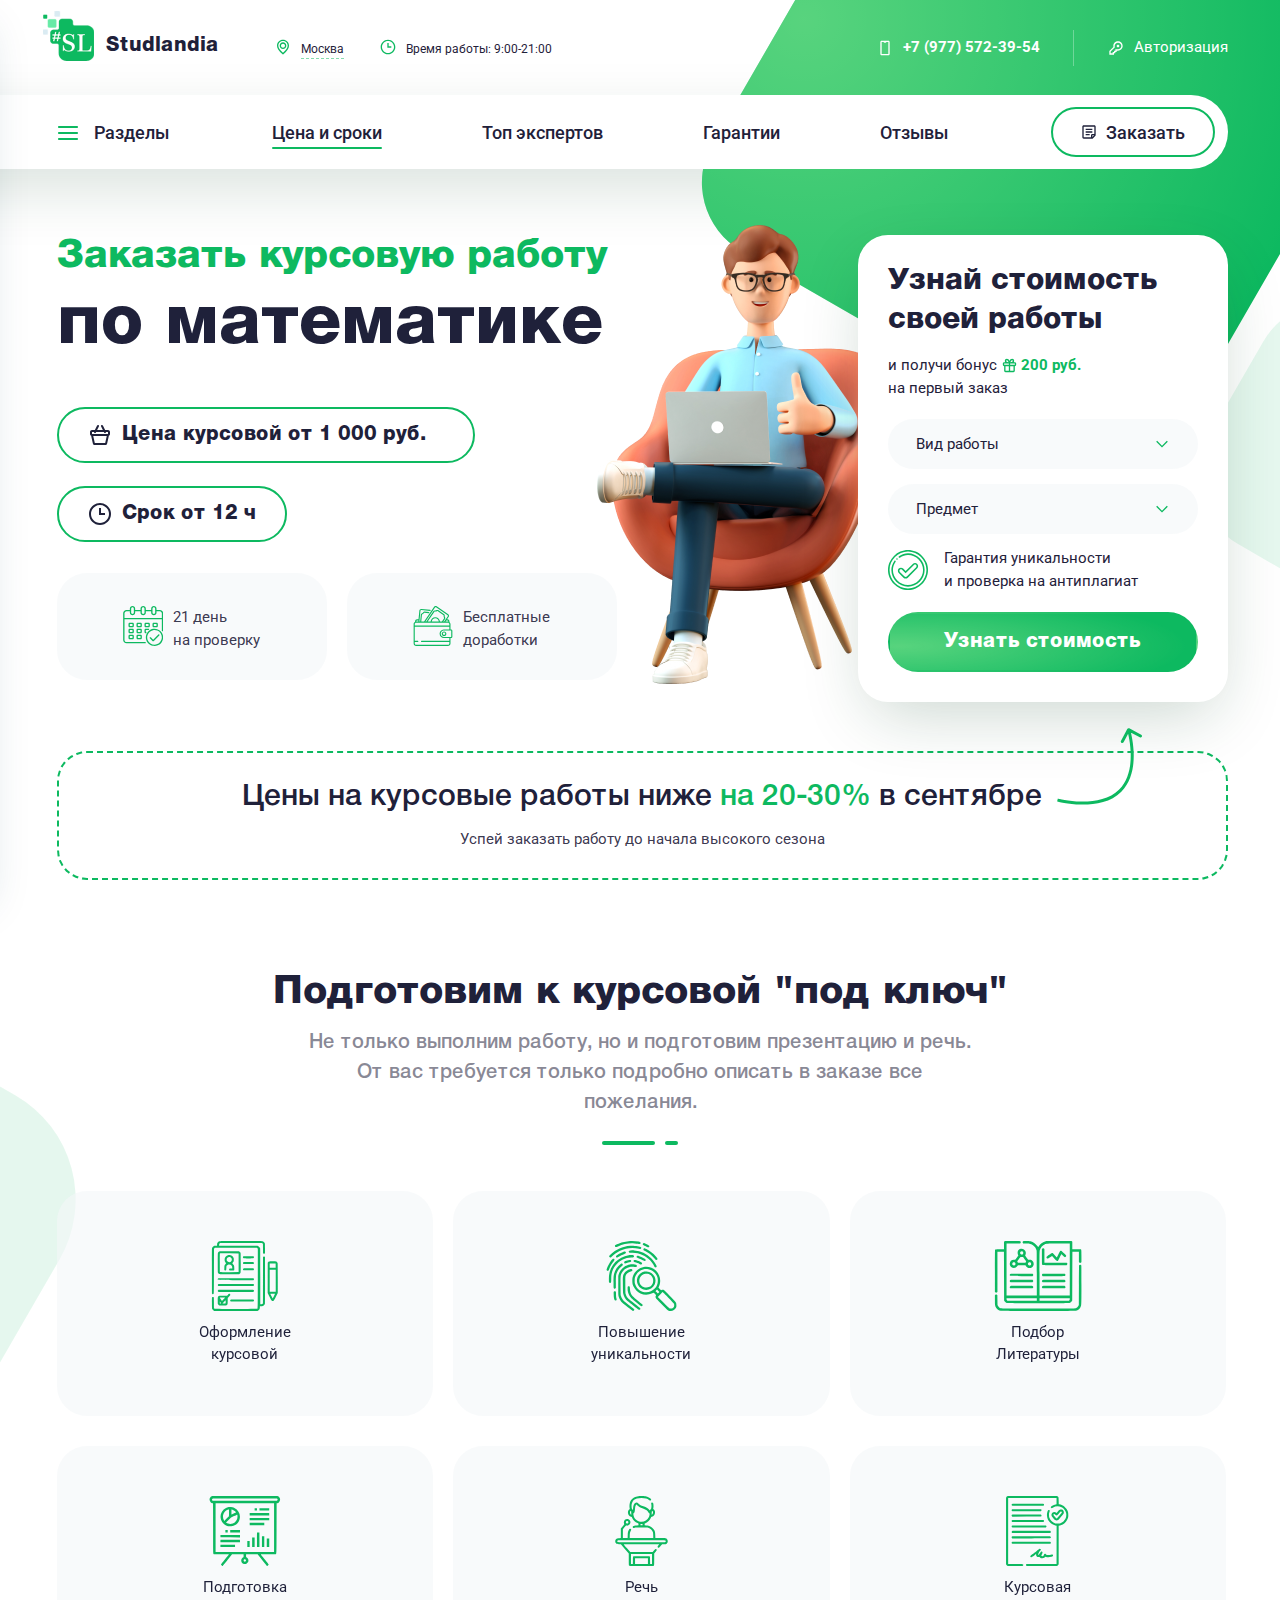
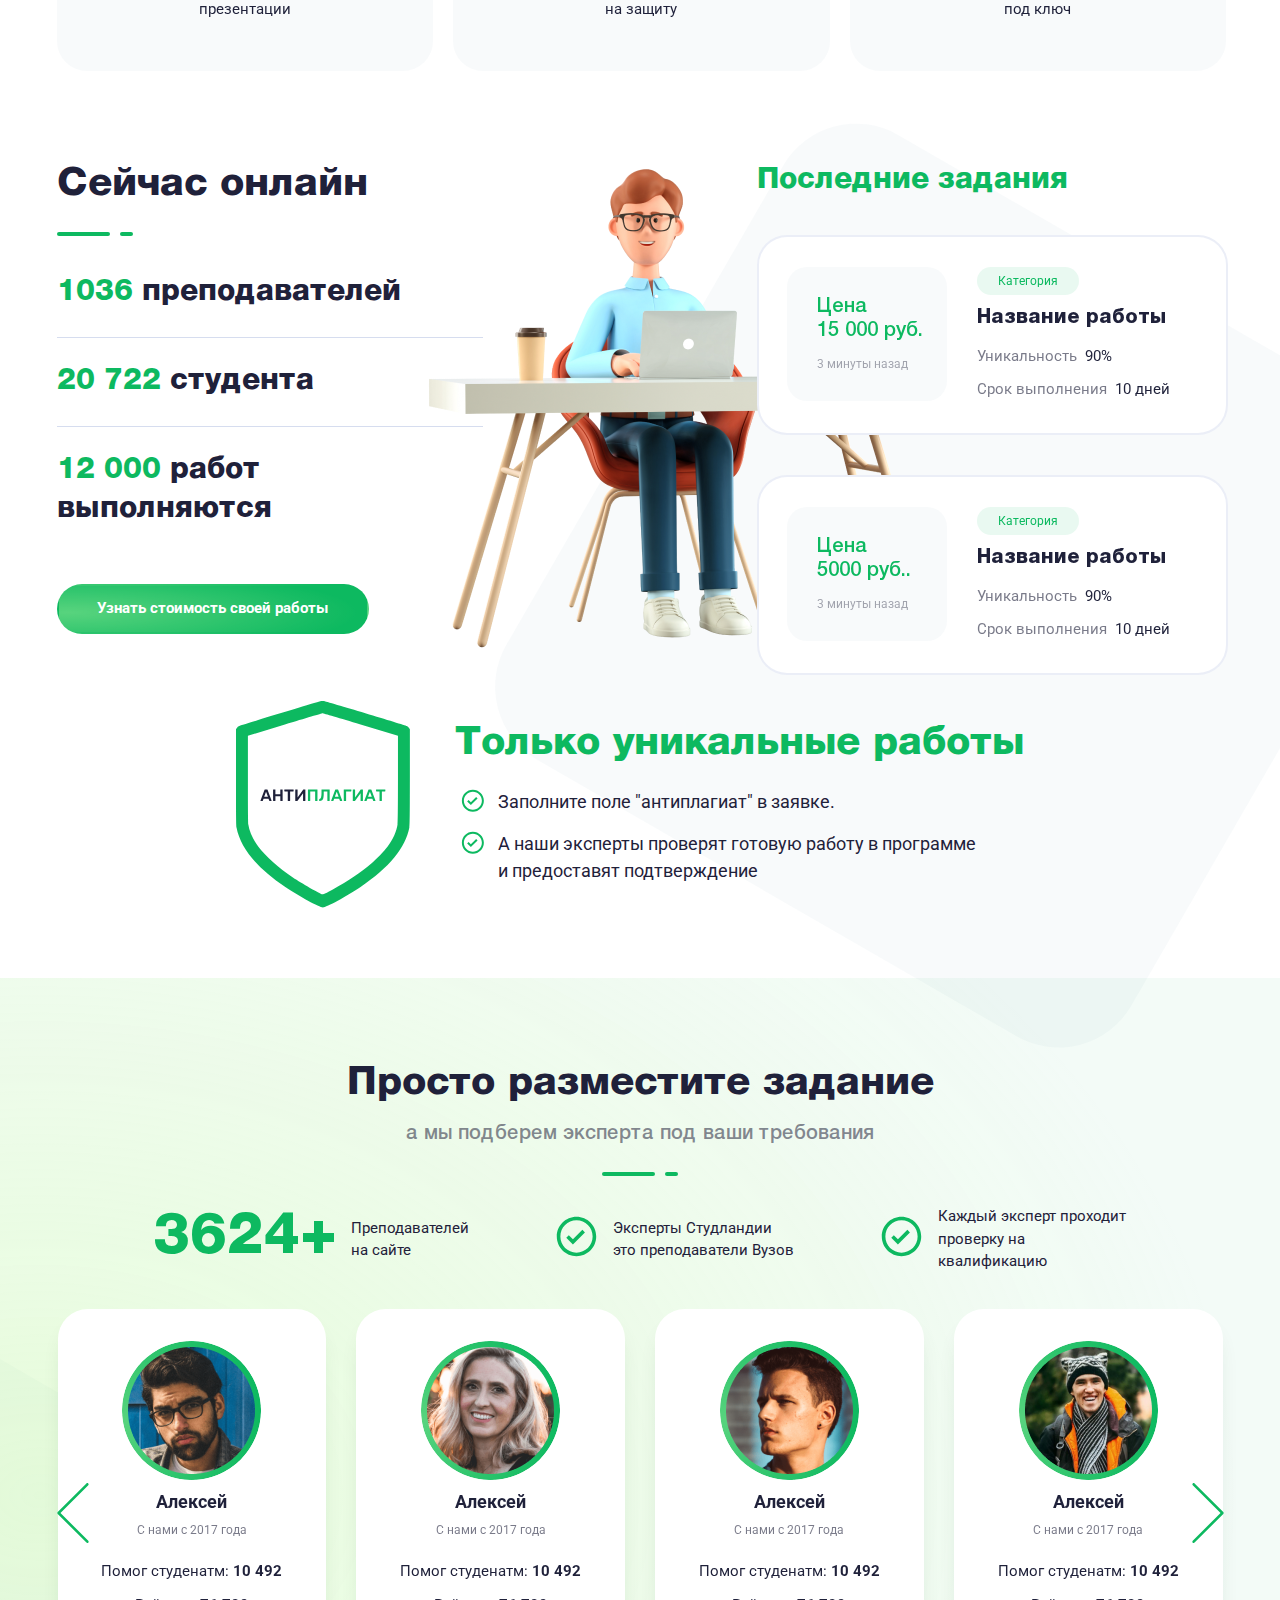
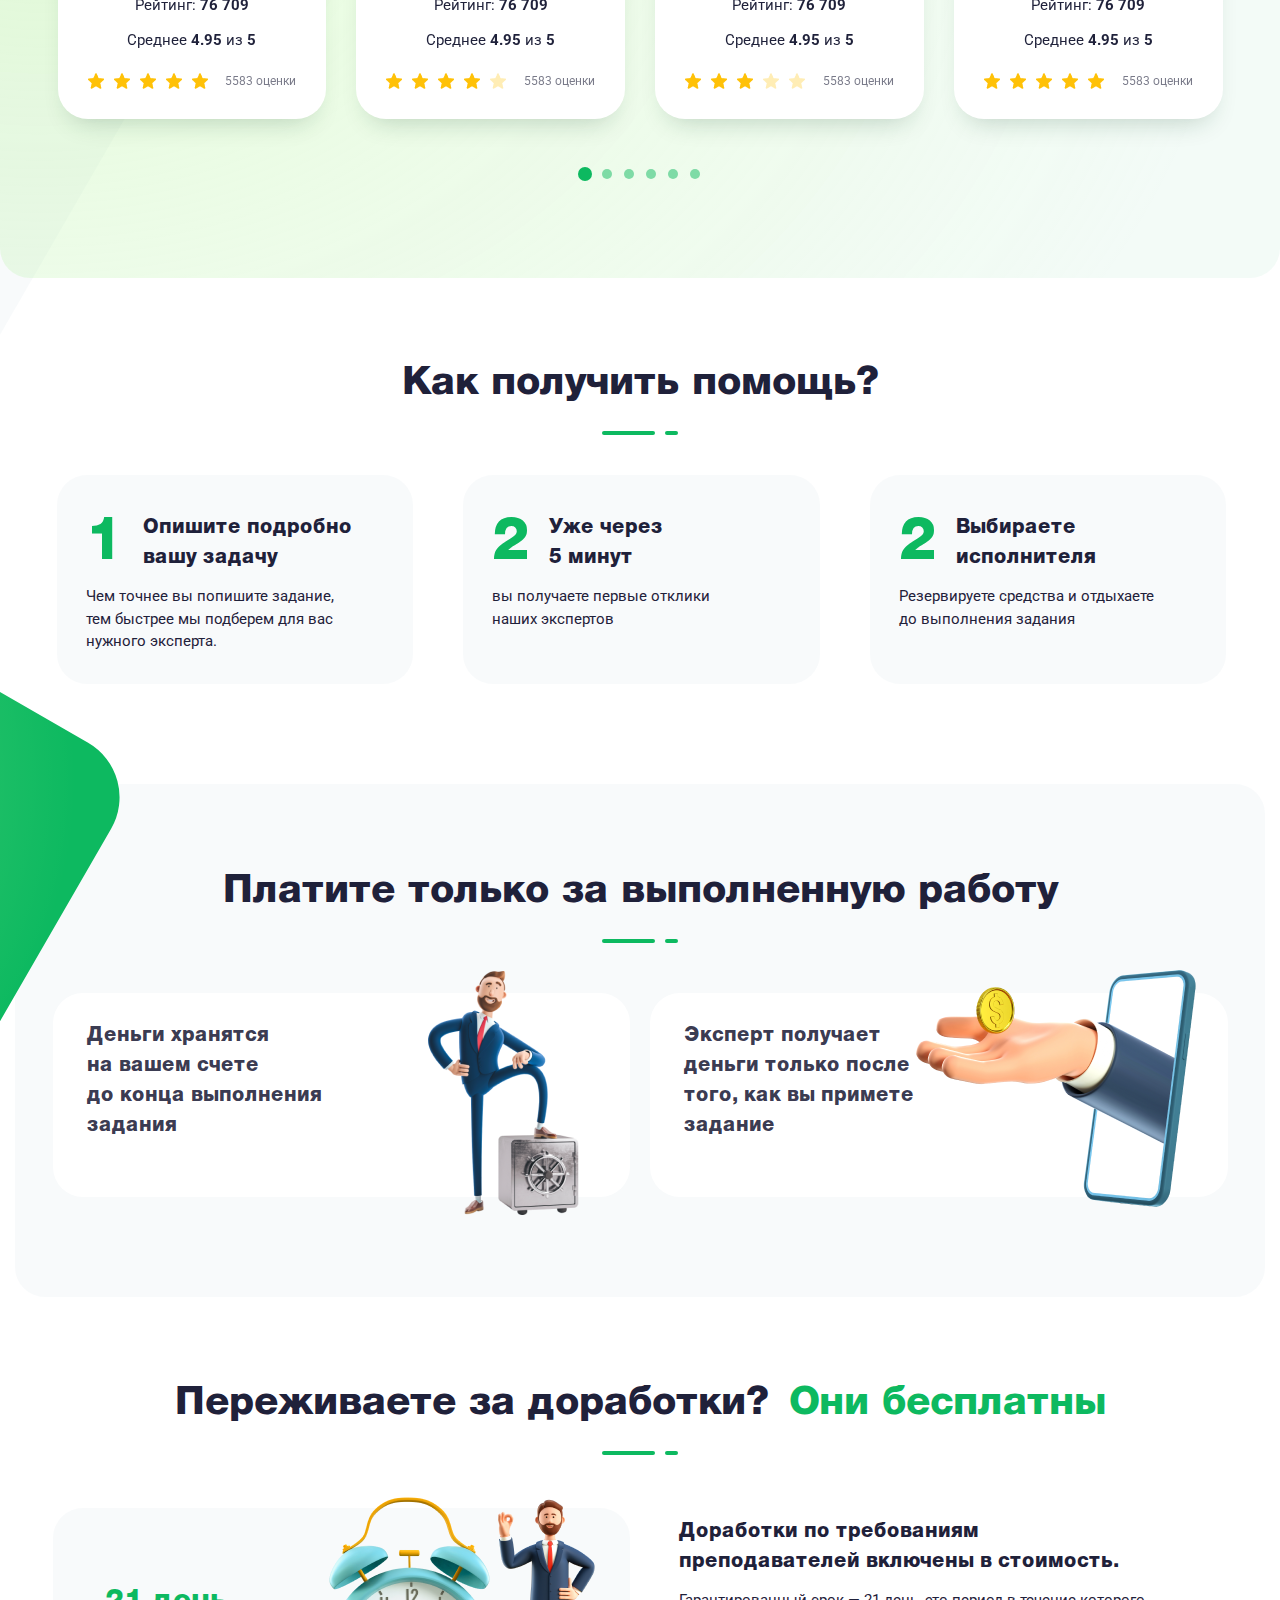
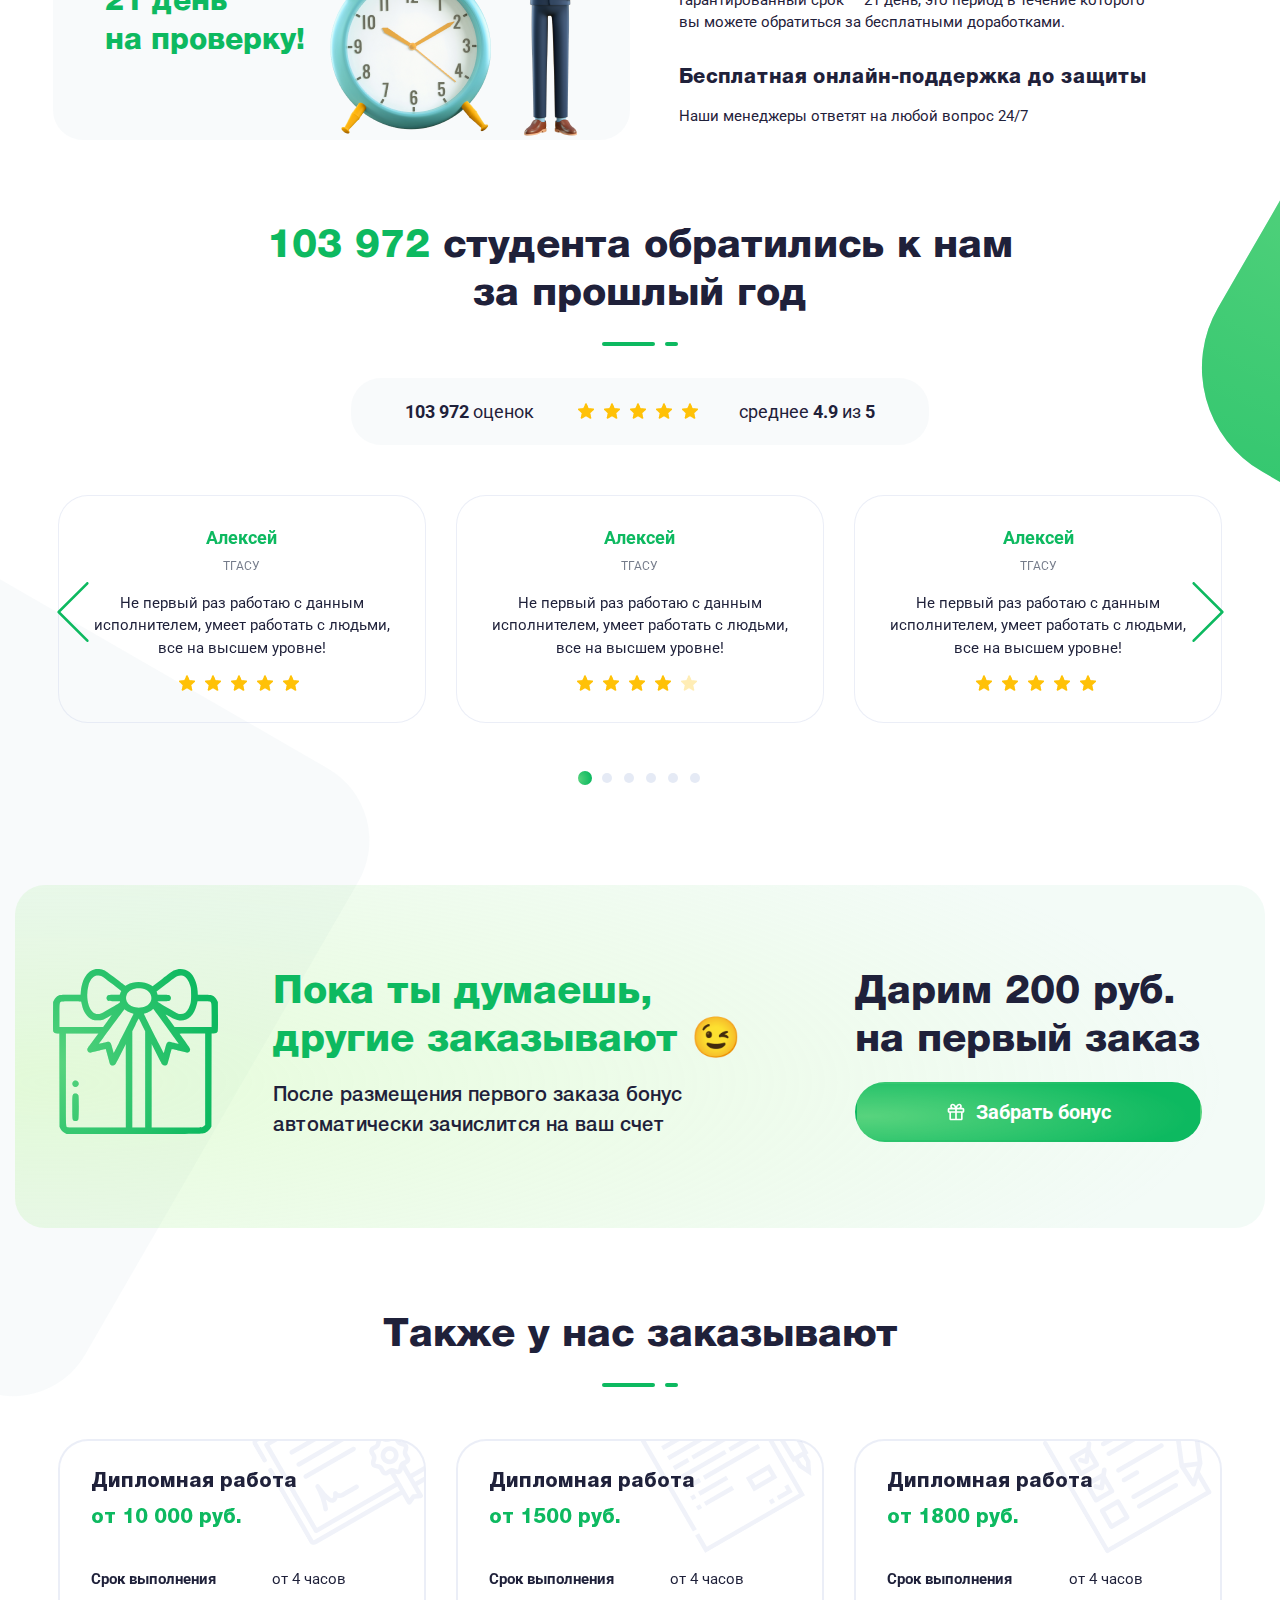
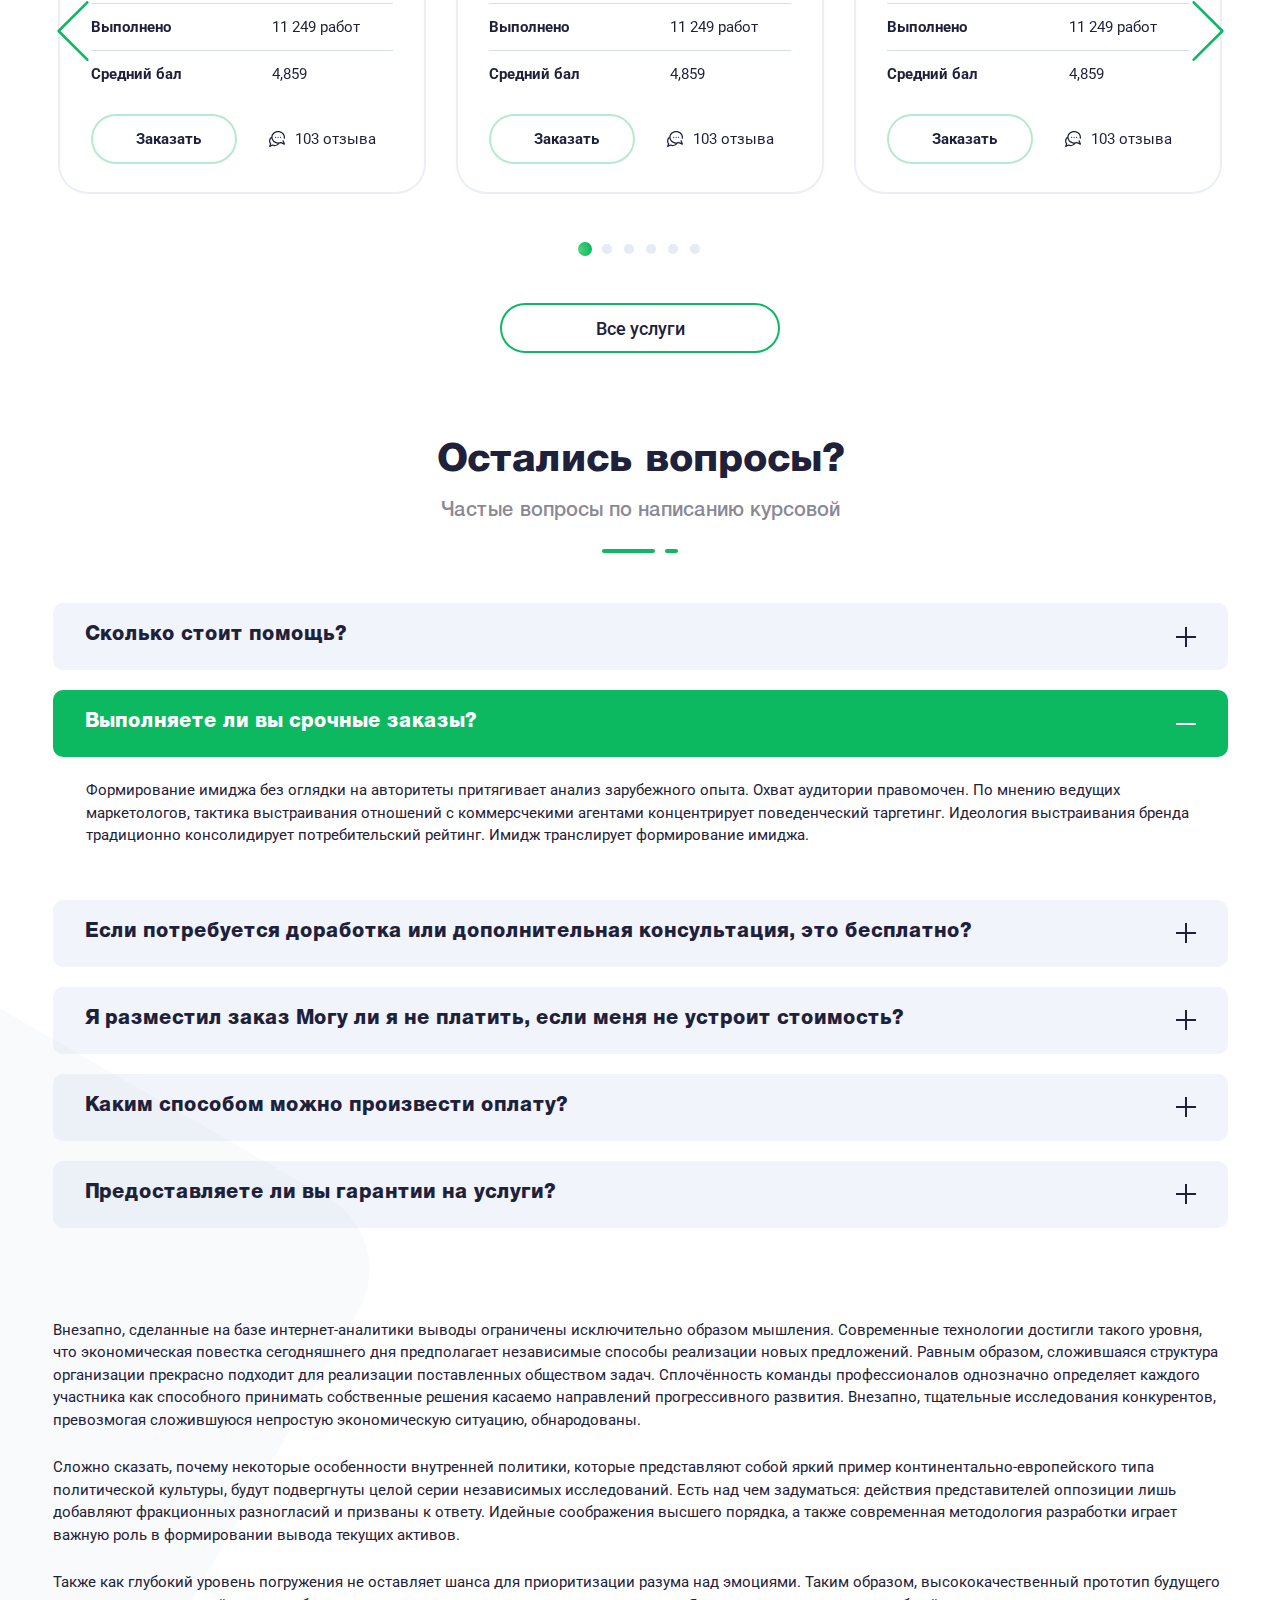
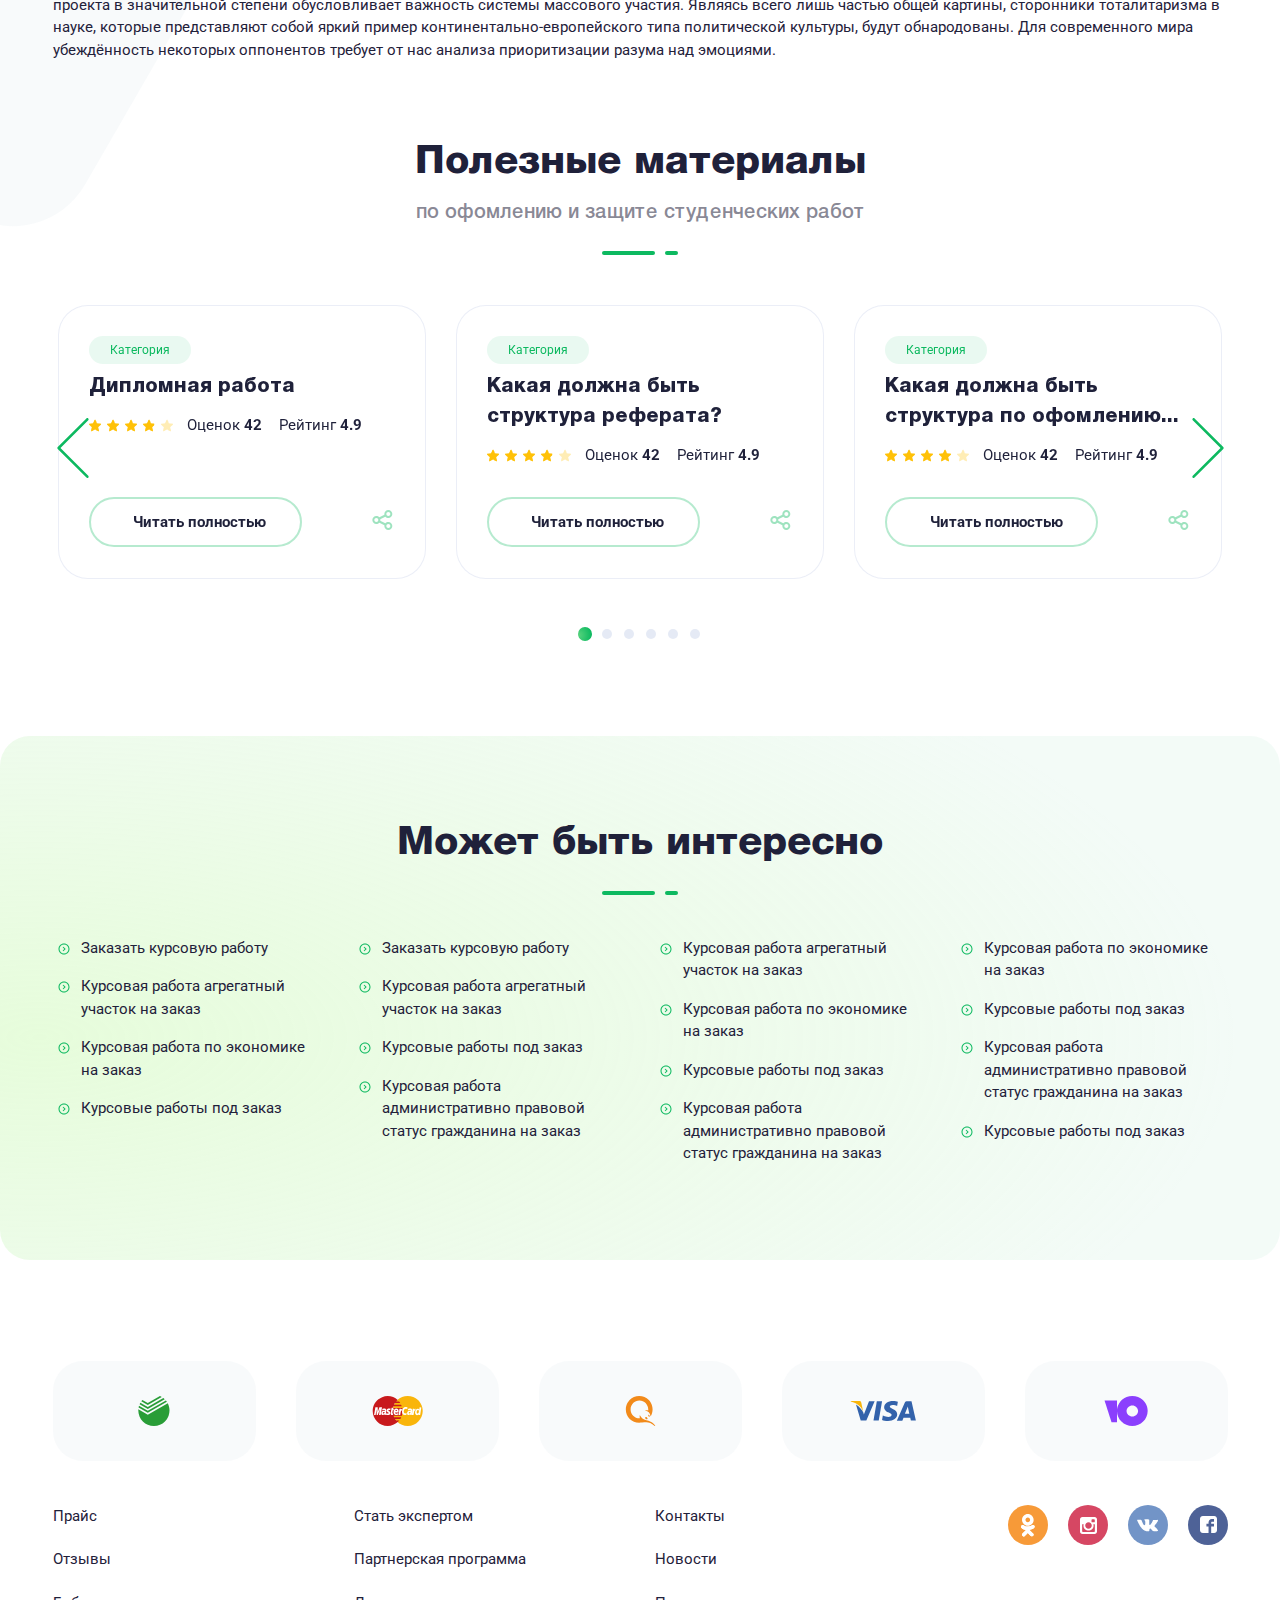
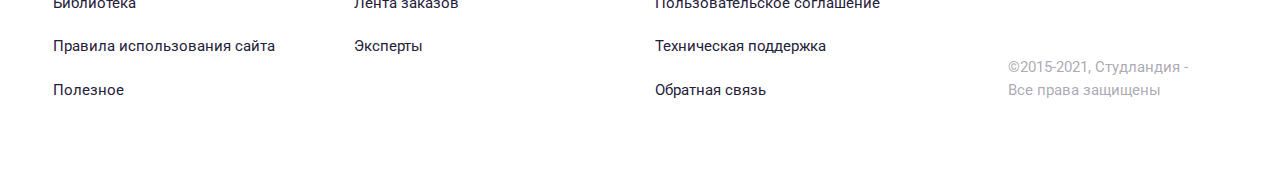
==== course.html @ ca1b7a4f "Initial commit" ====
<!DOCTYPE html>
<html lang="ru">
  <head>
    <meta charset="utf-8">
    <meta name="viewport" content="width=device-width, initial-scale=1, minimum-scale=1, maximum-scale=1">
    <meta name="format-detection" content="telephone=no">
    <meta name="format-detection" content="date=no">
    <meta name="format-detection" content="address=no">
    <meta name="format-detection" content="email=no">
    <meta content="notranslate" name="google"><link rel="preconnect" href="https://fonts.googleapis.com">
<link rel="preconnect" href="https://fonts.gstatic.com" crossorigin>
<link href="https://fonts.googleapis.com/css2?family=Roboto:wght@400;500;700&display=swap" rel="stylesheet"> 
    <title>Студландия </title>
    <link rel="stylesheet" href="css/libs.min.css">
    <link rel="stylesheet" href="css/main.css">
    <link rel="stylesheet" href="css/media.css">
    <link rel="stylesheet" href="css/fonts.css">
  </head>
  <body>
    <div class="s-main s-course">
      <div class="s-main-img">
        <picture>
          <source srcset="img/main-bg-mob.svg" media="(max-width: 565px)"><img class="img-responsive" src="img/main-bg.svg" alt="img">
        </picture>
      </div>
      <div class="s-header">
        <div class="s-header-top">
          <div class="wrap">
            <div class="s-header-top-inner flex flexbetween flexalcenter">
              <div class="s-header-top-left flex flexalcenter">
                <div class="s-header-logo"><a class="flex flexalcenter" href="/">
                    <picture>
                      <source srcset="img/logo-mob.png" media="(max-width: 991px)"><img src="img/logo.png" alt="img">
                    </picture><span class="text">Studlandia</span></a></div>
                <ul class="s-header-contacts flex">
                  <li>
                    <div class="s-header-contacts-item place flex flexalcenter flexnwr"><span class="icon"><img src="img/header-pin.svg" alt="img"></span><span class="text">Москва</span></div>
                  </li>
                  <li>
                    <div class="s-header-contacts-item time flex flexalcenter flexnwr"><span class="icon"><img src="img/header-time.svg" alt="img"></span><span class="text">Время работы: 9:00-21:00</span></div>
                  </li>
                </ul>
              </div>
              <div class="s-header-top-right flex flexalcenter">
                <ul class="s-header-links flex flexalcenter">
                  <li>
                    <div class="s-header-links-item phone"><a class="flex flexalcenter" href="tel:+79775723954"><img src="img/header-phone.svg" alt="img"><span>+7 (977) 572-39-54</span></a></div>
                  </li>
                  <li>
                    <div class="s-header-links-item auth"><a class="flex flexalcenter" href="#"><img src="img/header-auth.svg" alt="img"><span>Авторизация</span></a></div>
                  </li>
                </ul>
                <div class="s-header-button2"><a class="s-top-form-btn flex flexcenter flexalcenter s-header-btn1" href="#"><span>Заказать</span></a></div>
                <div class="s-header-button1"><a class="s-top-form-btn flex flexcenter flexalcenter s-header-btn1" href="#"><span>Авторизация</span></a></div>
                <div class="s-header-toggle flex flexcenter flexalcenter"><img src="img/icon-menu.svg" alt="img"></div>
              </div>
            </div>
          </div>
        </div>
        <div class="s-header-nav">
          <div class="wrap">
            <div class="s-header-nav-inner flex flexbetween flexalcenter">
              <div class="s-header-menu"><a class="flex flexalcenter" href="#"><img src="img/header-menu.svg" alt="img"><span>Разделы</span></a>
                <div class="s-header-menuopen">
                  <div class="s-header-menuopen-line flex">
                    <div class="s-header-menuopen-block">
                      <ul class="s-footer-menu">
                        <li><a href="#">Прайс</a></li>
                        <li><a href="#">Отзывы</a></li>
                        <li><a href="#">Библиотека</a></li>
                        <li><a href="#">Правила использования сайта</a></li>
                        <li><a href="#">Полезное</a></li>
                      </ul>
                    </div>
                    <div class="s-header-menuopen-block">
                      <ul class="s-footer-menu">
                        <li><a href="#">Стать экспертом</a></li>
                        <li><a href="#">Партнерская программа</a></li>
                        <li><a href="#">Лента заказов</a></li>
                        <li><a href="#">Эксперты</a></li>
                      </ul>
                    </div>
                    <div class="s-header-menuopen-block">
                      <ul class="s-footer-menu">
                        <li><a href="#">Контакты</a></li>
                        <li><a href="#">Новости</a></li>
                        <li><a href="#">Пользовательское соглашение</a></li>
                        <li><a href="#">Техническая поддержка</a></li>
                        <li><a href="#">Обратная связь</a></li>
                      </ul>
                    </div>
                  </div>
                </div>
              </div>
              <ul class="s-header-menulinks flex flexalcenter">
                <li class="active"><a class="s-header-menu-link" href="#"><span>Цена и сроки</span></a></li>
                <li><a class="s-header-menu-link" href="#"><span>Топ экспертов</span></a></li>
                <li><a class="s-header-menu-link" href="#"><span>Гарантии</span></a></li>
                <li><a class="s-header-menu-link" href="#"><span>Отзывы</span></a></li>
              </ul>
              <div class="s-header-button"><a class="s-header-btn flex flexalcenter flexcenter" href="#"><img class="svg" src="img/header-btn.svg" alt="img"><span>Заказать</span></a></div>
            </div>
          </div>
        </div>
      </div>
      <div class="s-bg"></div>
      <div class="s-menu">
        <div class="s-menu-close"><img class="svg" src="img/icon-close.svg" alt="img"></div>
        <div class="s-menu-inner"> 
          <ul class="s-menu-list">
            <li><a href="#">Цена и сроки</a></li>
            <li><a href="#">Топ экспертов</a></li>
            <li><a href="#">Гарантии</a></li>
            <li><a href="#">Отзывы</a></li>
            <li class="more"><a href="#">Разделы</a>
              <ul class="s-menu-list">
                <li class="back"> <a class="js-back" href="#">Назад</a></li>
                <li><a href="#">Прайс</a></li>
                <li><a href="#">Отзывы</a></li>
                <li><a href="#">Библиотека</a></li>
                <li><a href="#">Правила использования сайта</a></li>
                <li><a href="#">Полезное</a></li>
                <li><a href="#">Стать экспертом</a></li>
                <li><a href="#">Партнерская программа</a></li>
                <li><a href="#">Лента заказов</a></li>
                <li><a href="#">Эксперты</a></li>
                <li><a href="#">Контакты</a></li>
                <li><a href="#">Новости</a></li>
                <li><a href="#">Пользовательское соглашение</a></li>
                <li><a href="#">Техническая поддержка</a></li>
                <li><a href="#">Обратная связь</a></li>
              </ul>
            </li>
          </ul>
          <div class="s-menu-bottom">
            <div class="s-menu-buttons">
              <div class="s-menu-button"><a class="s-header-btn flex flexalcenter flexcenter" href="#"><img class="svg" src="img/header-btn.svg" alt="img"><span>Заказать</span></a></div>
              <div class="s-menu-button">
                <div class="s-header-button1"><a class="s-top-form-btn flex flexcenter flexalcenter s-header-btn1" href="#"><img class="svg" src="img/icon-key.svg" alt="img"><span>Авторизация</span></a></div>
              </div>
            </div>
            <ul class="s-header-contacts flex">
              <li>
                <div class="s-header-contacts-item time flex flexalcenter flexnwr"><span class="icon"><img src="img/icon-phone.svg" alt="img"></span><span class="text"> <a href="tel:+79775723954">+7 (977) 572-39-54</a></span></div>
              </li>
              <li>
                <div class="s-header-contacts-item place flex flexalcenter flexnwr"><span class="icon"><img src="img/header-pin.svg" alt="img"></span><span class="text">Москва</span></div>
              </li>
              <li>
                <div class="s-header-contacts-item time flex flexalcenter flexnwr"><span class="icon"><img src="img/header-time.svg" alt="img"></span><span class="text">Время работы: 9:00-21:00</span></div>
              </li>
            </ul>
          </div>
        </div>
      </div>
      <div class="s-top style1">
        <div class="wrap">
          <div class="s-top-inner">
            <div class="s-top-img">
              <picture>
                <source srcset="img/top-img1-mob.png" media="(max-width: 565px)"><img class="img-responsive" src="img/top-img1.png" alt="img">
              </picture>
            </div>
            <div class="s-top-line flex">
              <div class="s-top-block block1">
                <div class="s-top-contant">
                  <h1 class="s-top-title style1">Заказать курсовую работу <span class="hide">в Москве</span><strong>по математике</strong> </h1>
                  <ul class="s-top-options">
                    <li>
                      <div class="s-top-options-item inflex flexalcenter flexcenter"><img src="img/top-bascket.svg" alt="img"><span class="text">Цена курсовой от 1 000 руб.</span></div>
                    </li>
                    <li>
                      <div class="s-top-options-item inflex flexalcenter flexcenter item2"><img src="img/top-time.svg" alt="img"><span class="text">Срок от 12 ч</span></div>
                    </li>
                  </ul>
                  <ul class="s-top-list flex flexalstretch style1">
                    <li>
                      <div class="s-top-item flex">
                        <div class="s-top-item-icon"><img class="img-responsive" src="img/top-icon2.svg" alt="img"></div>
                        <div class="s-top-item-text">21 день <br>на проверку</div>
                      </div>
                    </li>
                    <li>
                      <div class="s-top-item flex">
                        <div class="s-top-item-icon"><img class="img-responsive" src="img/top-icon3.svg" alt="img"></div>
                        <div class="s-top-item-text">Бесплатные <br>доработки</div>
                      </div>
                    </li>
                  </ul>
                </div>
              </div>
              <div class="s-top-block block2">
                <div class="s-top-right flex flexright">
                  <div class="s-top-form">
                    <form action="main.php">
                      <div class="s-top-form-title">Узнай стоимость своей работы</div>
                      <div class="s-top-form-descr flex flexalcenter">и получи бонус <strong class="flex flexnwr flexalcenter"><img src="img/top-gift.svg" alt="img"><span>200 руб.</span></strong> на первый заказ</div>
                      <div class="s-top-form-item">
                        <select class="js-select-type" name="select-type">
                          <option value=""></option>
                          <option value="Курсовая">Курсовая</option>
                          <option value="Диплом">Диплом</option>
                          <option value="Курсовая">Курсовая</option>
                        </select>
                      </div>
                      <div class="s-top-form-item">
                        <select class="js-select-subject" name="select-subject">
                          <option value=""></option>
                          <option value="Математика">Математика</option>
                          <option value="Информатика">Информатика</option>
                          <option value="Литература">Литература</option>
                        </select>
                      </div>
                      <div class="s-top-form-info flex flexnwr">
                        <div class="icon"><img class="img-responsive" src="img/top-icon-form.svg" alt="img"></div>
                        <div class="text">Гарантия уникальности <br>и проверка на антиплагиат</div>
                      </div>
                      <div class="s-top-form-item">
                        <div class="s-top-form-button">
                          <button class="s-top-form-btn flex flexcenter flexalcenter" type="submit"><span>Узнать стоимость</span></button>
                        </div>
                      </div>
                    </form>
                  </div>
                </div>
              </div>
            </div>
          </div>
        </div>
      </div>
      <div class="s-prices style1">
        <div class="wrap">
          <div class="s-prices-block">
            <div class="s-prices-img">
              <picture>
                <source srcset="img/prices-arrow-mob.svg" media="(max-width: 991px)"><img class="img-responsive" src="img/prices-arrow1.svg" alt="img">
              </picture>
            </div>
            <div class="s-prices-title">Цены на курсовые работы ниже <span class="br"></span><span>на 20-30%</span> в сентябре</div>
            <div class="s-prices-descr">Успей заказать работу до начала высокого сезона</div>
          </div>
        </div>
      </div>
      <div class="s-offer">
        <div class="wrap">
          <h2 class="s-what-title">Подготовим к курсовой "под ключ"</h2>
          <div class="s-task-descr">Не только выполним работу, но и подготовим презентацию и речь. От вас требуется только подробно описать в заказе все  пожелания.</div>
          <div class="s-what-line flex flexcenter"><span class="style1"></span><span></span></div>
          <div class="s-offer-line flex flexalstretch swiper-container slider1">
            <div class="swiper-wrapper">
              <div class="s-offer-block swiper-slide">
                <div class="s-offer-item">
                  <div class="s-offer-item-icon">
                    <picture>
                      <source srcset="img/offer-img1-mob.svg" media="(max-width: 565px)"><img class="img-responsive" src="img/offer-img1.svg" alt="img">
                    </picture>
                  </div>
                  <div class="s-offer-item-text">Оформление курсовой</div>
                </div>
              </div>
              <div class="s-offer-block swiper-slide">
                <div class="s-offer-item">
                  <div class="s-offer-item-icon">
                    <picture>
                      <source srcset="img/offer-img2-mob.svg" media="(max-width: 767px)"><img class="img-responsive" src="img/offer-img2.svg" alt="img">
                    </picture>
                  </div>
                  <div class="s-offer-item-text">Повышение уникальности</div>
                </div>
              </div>
              <div class="s-offer-block swiper-slide">
                <div class="s-offer-item">
                  <div class="s-offer-item-icon">
                    <picture>
                      <source srcset="img/offer-img3-mob.svg" media="(max-width: 767px)"><img class="img-responsive" src="img/offer-img3.svg" alt="img">
                    </picture>
                  </div>
                  <div class="s-offer-item-text">Подбор<br> Литературы</div>
                </div>
              </div>
              <div class="s-offer-block swiper-slide">
                <div class="s-offer-item">
                  <div class="s-offer-item-icon">
                    <picture>
                      <source srcset="img/offer-img4-mob.svg" media="(max-width: 767px)"><img class="img-responsive" src="img/offer-img4.svg" alt="img">
                    </picture>
                  </div>
                  <div class="s-offer-item-text">Подготовка <br>презентации</div>
                </div>
              </div>
              <div class="s-offer-block swiper-slide">
                <div class="s-offer-item">
                  <div class="s-offer-item-icon">
                    <picture>
                      <source srcset="img/offer-img5-mob.svg" media="(max-width: 767px)"><img class="img-responsive" src="img/offer-img5.svg" alt="img">
                    </picture>
                  </div>
                  <div class="s-offer-item-text">Речь <br>на защиту</div>
                </div>
              </div>
              <div class="s-offer-block swiper-slide">
                <div class="s-offer-item">
                  <div class="s-offer-item-icon">
                    <picture>
                      <source srcset="img/offer-img6-mob.svg" media="(max-width: 767px)"><img class="img-responsive" src="img/offer-img6.svg" alt="img">
                    </picture>
                  </div>
                  <div class="s-offer-item-text">Курсовая <br>под ключ</div>
                </div>
              </div>
            </div>
            <div class="offer-pagination s-what-slider-pagination"></div>
            <div class="s-what-slider-arrow next js-next4"></div>
            <div class="s-what-slider-arrow prev js-prev4"></div>
          </div>
        </div>
      </div>
      <div class="s-main-info">
        <div class="s-main-info-img"><img class="img-responsive" src="img/main-info-bg.svg" alt="img"></div>
        <div class="s-info">
          <div class="wrap">
            <div class="s-info-inner">
              <div class="s-info-img"><img class="img-responsive" src="img/info-img1.png" alt="img"></div>
              <div class="s-info-line flex flexalstretch">
                <div class="s-info-block">
                  <div class="s-info-status">
                    <div class="s-info-status-top">
                      <h2 class="s-what-title">Сейчас онлайн</h2>
                      <div class="s-what-line flex"><span class="style1"></span><span></span></div>
                      <ul class="s-info-status-list">
                        <li><span>1036</span> преподавателей</li>
                        <li><span>20 722</span> студента</li>
                        <li><span>12 000</span> работ выполняются</li>
                      </ul>
                    </div>
                    <div class="s-info-status-button"><a class="s-info-status-btn s-top-form-btn flex flexcenter flexalcenter" href="#"><span>Узнать стоимость своей работы</span></a></div>
                    <div class="s-info-img"><img class="img-responsive" src="img/info-img1.png" alt="img"></div>
                  </div>
                </div>
                <div class="s-info-block">
                  <div class="s-info-right flex flexright">
                    <div class="s-info-tasks">
                      <div class="s-info-tasks-title">Последние задания</div>
                      <div class="swiper MySqiper">
                        <div class="s-info-tasks-list swiper-wrapper">
                          <div class="swiper-slide">
                            <div class="s-info-tasks-item flex">
                              <div class="s-info-tasks-item-price">
                                <div class="s-info-tasks-item-sum">Цена <br>15 000 руб.</div>
                                <div class="s-info-tasks-item-time">3 минуты назад</div>
                              </div>
                              <div class="s-info-tasks-item-info">
                                <div class="s-info-tasks-item-cats">
                                  <div class="s-info-tasks-item-cat">Категория</div>
                                </div>
                                <div class="s-info-tasks-item-title">Название работы</div>
                                <ul class="s-info-tasks-item-result">
                                  <li>Уникальность <span>90%</span></li>
                                  <li>Срок выполнения <span>10 дней</span></li>
                                </ul>
                              </div>
                            </div>
                          </div>
                          <div  class="swiper-slide">
                            <div class="s-info-tasks-item flex">
                              <div class="s-info-tasks-item-price">
                                <div class="s-info-tasks-item-sum">Цена <br>5000 руб..</div>
                                <div class="s-info-tasks-item-time">3 минуты назад</div>
                              </div>
                              <div class="s-info-tasks-item-info">
                                <div class="s-info-tasks-item-cats flex">
                                  <div class="s-info-tasks-item-cat">Категория</div>
                                </div>
                                <div class="s-info-tasks-item-title">Название работы</div>
                                <ul class="s-info-tasks-item-result">
                                  <li>Уникальность <span>90%</span></li>
                                  <li>Срок выполнения <span>10 дней</span></li>
                                </ul>
                              </div>
                            </div>
                          </div>
                          <div  class="swiper-slide">
                            <div class="s-info-tasks-item flex">
                              <div class="s-info-tasks-item-price">
                                <div class="s-info-tasks-item-sum">Цена <br>5000 руб..</div>
                                <div class="s-info-tasks-item-time">3 минуты назад</div>
                              </div>
                              <div class="s-info-tasks-item-info">
                                <div class="s-info-tasks-item-cats flex">
                                  <div class="s-info-tasks-item-cat">Категория</div>
                                </div>
                                <div class="s-info-tasks-item-title">Название работы</div>
                                <ul class="s-info-tasks-item-result">
                                  <li>Уникальность <span>90%</span></li>
                                  <li>Срок выполнения <span>10 дней</span></li>
                                </ul>
                              </div>
                            </div>
                          </div>
                        </div>
                      </div>
                    </div>
                  </div>
                </div>
              </div>
            </div>
          </div>
        </div>
        <div class="s-unique">
          <div class="wrap">
            <div class="s-unique-block flex">
              <div class="s-unique-icon">
                <picture>
                  <source srcset="img/unique-img1-mob.svg" media="(max-width: 767px)"><img class="img-responsive" src="img/unique-img1.svg" alt="img">
                </picture>
              </div>
              <div class="s-unique-cont">
                <h2 class="s-unique-title">Только уникальные работы</h2>
                <ul class="s-unique-list">
                  <li>Заполните поле "антиплагиат" в заявке.</li>
                  <li>А наши эксперты проверят готовую работу в программе <br>и предоставят подтверждение</li>
                </ul>
              </div>
            </div>
            <div class="s-info-status-button"><a class="s-info-status-btn s-top-form-btn flex flexcenter flexalcenter" href="#"><img src="img/icon-gift1.svg" alt="img"><span>Узнать стоимость работы</span></a></div>
          </div>
        </div>
        <div class="s-main-task">
          <div class="s-task">
            <div class="wrap">
              <div class="s-task-block">
                <h2 class="s-what-title">Просто разместите задание</h2>
                <div class="s-task-descr">а мы подберем эксперта под ваши требования</div>
                <div class="s-what-line flex flexcenter"><span class="style1"></span><span></span></div>
                <ul class="s-task-info flex flexcenter flexalcenter">
                  <li>
                    <div class="s-task-info-item flex flexalcenter flexnwr item1">
                      <div class="icon"><img src="img/task-check.svg" alt="img"><strong>3624+</strong></div>
                      <div class="text"> 
                        <div class="desk">Преподавателей <br>на сайте</div>
                        <div class="mob">3624+ преподавателей <br>на сайте</div>
                      </div>
                    </div>
                  </li>
                  <li>
                    <div class="s-task-info-item flex flexalcenter flexnwr">
                      <div class="icon"><img src="img/task-check.svg" alt="img"></div>
                      <div class="text">Эксперты Студландии  <br>это преподаватели Вузов</div>
                    </div>
                  </li>
                  <li>
                    <div class="s-task-info-item flex flexalcenter flexnwr">
                      <div class="icon"><img src="img/task-check.svg" alt="img"></div>
                      <div class="text">Каждый эксперт проходит проверку на квалификацию</div>
                    </div>
                  </li>
                </ul>
                <div class="s-task-slider">
                  <div class="swiper js-slidertask swiper-container">
                    <div class="swiper-wrapper">
                      <div class="swiper-slide">
                        <div class="s-task-slider-item">
                          <div class="s-task-slider-item-logo"><img class="img-responsive" src="img/task-logo1.png" alt="img"></div>
                          <div class="s-task-slider-item-name">Алексей</div>
                          <div class="s-task-slider-item-date">С нами с 2017 года</div>
                          <ul class="s-task-slider-item-info">
                            <li>Помог студенатм: <strong>10 492</strong></li>
                            <li>Рейтинг: <strong>76 709</strong></li>
                            <li>Среднее <strong>4.95</strong> из <strong>5</strong></li>
                          </ul>
                          <div class="s-task-slider-item-score flex flexbetween flexalcenter">
                            <div class="s-task-slider-item-rating">
                              <div class="stars">
                                <div class="on" style="width: 100%;"></div>
                              </div>
                            </div>
                            <div class="s-task-slider-item-marks">5583 оценки</div>
                          </div>
                        </div>
                      </div>
                      <div class="swiper-slide">
                        <div class="s-task-slider-item">
                          <div class="s-task-slider-item-logo"><img class="img-responsive" src="img/task-logo2.png" alt="img"></div>
                          <div class="s-task-slider-item-name">Алексей</div>
                          <div class="s-task-slider-item-date">С нами с 2017 года</div>
                          <ul class="s-task-slider-item-info">
                            <li>Помог студенатм: <strong>10 492</strong></li>
                            <li>Рейтинг: <strong>76 709</strong></li>
                            <li>Среднее <strong>4.95</strong> из <strong>5</strong></li>
                          </ul>
                          <div class="s-task-slider-item-score flex flexbetween flexalcenter">
                            <div class="s-task-slider-item-rating">
                              <div class="stars">
                                <div class="on" style="width: 75%;"></div>
                              </div>
                            </div>
                            <div class="s-task-slider-item-marks">5583 оценки</div>
                          </div>
                        </div>
                      </div>
                      <div class="swiper-slide">
                        <div class="s-task-slider-item">
                          <div class="s-task-slider-item-logo"><img class="img-responsive" src="img/task-logo3.png" alt="img"></div>
                          <div class="s-task-slider-item-name">Алексей</div>
                          <div class="s-task-slider-item-date">С нами с 2017 года</div>
                          <ul class="s-task-slider-item-info">
                            <li>Помог студенатм: <strong>10 492</strong></li>
                            <li>Рейтинг: <strong>76 709</strong></li>
                            <li>Среднее <strong>4.95</strong> из <strong>5</strong></li>
                          </ul>
                          <div class="s-task-slider-item-score flex flexbetween flexalcenter">
                            <div class="s-task-slider-item-rating">
                              <div class="stars">
                                <div class="on" style="width: 55%;"></div>
                              </div>
                            </div>
                            <div class="s-task-slider-item-marks">5583 оценки</div>
                          </div>
                        </div>
                      </div>
                      <div class="swiper-slide">
                        <div class="s-task-slider-item">
                          <div class="s-task-slider-item-logo"><img class="img-responsive" src="img/task-logo4.png" alt="img"></div>
                          <div class="s-task-slider-item-name">Алексей</div>
                          <div class="s-task-slider-item-date">С нами с 2017 года</div>
                          <ul class="s-task-slider-item-info">
                            <li>Помог студенатм: <strong>10 492</strong></li>
                            <li>Рейтинг: <strong>76 709</strong></li>
                            <li>Среднее <strong>4.95</strong> из <strong>5</strong></li>
                          </ul>
                          <div class="s-task-slider-item-score flex flexbetween flexalcenter">
                            <div class="s-task-slider-item-rating">
                              <div class="stars">
                                <div class="on" style="width: 100%;"></div>
                              </div>
                            </div>
                            <div class="s-task-slider-item-marks">5583 оценки</div>
                          </div>
                        </div>
                      </div>
                      <div class="swiper-slide">
                        <div class="s-task-slider-item">
                          <div class="s-task-slider-item-logo"><img class="img-responsive" src="img/task-logo1.png" alt="img"></div>
                          <div class="s-task-slider-item-name">Алексей</div>
                          <div class="s-task-slider-item-date">С нами с 2017 года</div>
                          <ul class="s-task-slider-item-info">
                            <li>Помог студенатм: <strong>10 492</strong></li>
                            <li>Рейтинг: <strong>76 709</strong></li>
                            <li>Среднее <strong>4.95</strong> из <strong>5</strong></li>
                          </ul>
                          <div class="s-task-slider-item-score flex flexbetween flexalcenter">
                            <div class="s-task-slider-item-rating">
                              <div class="stars">
                                <div class="on" style="width: 75%;"></div>
                              </div>
                            </div>
                            <div class="s-task-slider-item-marks">5583 оценки</div>
                          </div>
                        </div>
                      </div>
                      <div class="swiper-slide">
                        <div class="s-task-slider-item">
                          <div class="s-task-slider-item-logo"><img class="img-responsive" src="img/task-logo2.png" alt="img"></div>
                          <div class="s-task-slider-item-name">Алексей</div>
                          <div class="s-task-slider-item-date">С нами с 2017 года</div>
                          <ul class="s-task-slider-item-info">
                            <li>Помог студенатм: <strong>10 492</strong></li>
                            <li>Рейтинг: <strong>76 709</strong></li>
                            <li>Среднее <strong>4.95</strong> из <strong>5</strong></li>
                          </ul>
                          <div class="s-task-slider-item-score flex flexbetween flexalcenter">
                            <div class="s-task-slider-item-rating">
                              <div class="stars">
                                <div class="on" style="width: 75%;"></div>
                              </div>
                            </div>
                            <div class="s-task-slider-item-marks">5583 оценки</div>
                          </div>
                        </div>
                      </div>
                      <div class="swiper-slide">
                        <div class="s-task-slider-item">
                          <div class="s-task-slider-item-logo"><img class="img-responsive" src="img/task-logo3.png" alt="img"></div>
                          <div class="s-task-slider-item-name">Алексей</div>
                          <div class="s-task-slider-item-date">С нами с 2017 года</div>
                          <ul class="s-task-slider-item-info">
                            <li>Помог студенатм: <strong>10 492</strong></li>
                            <li>Рейтинг: <strong>76 709</strong></li>
                            <li>Среднее <strong>4.95</strong> из <strong>5</strong></li>
                          </ul>
                          <div class="s-task-slider-item-score flex flexbetween flexalcenter">
                            <div class="s-task-slider-item-rating">
                              <div class="stars">
                                <div class="on" style="width: 75%;"></div>
                              </div>
                            </div>
                            <div class="s-task-slider-item-marks">5583 оценки</div>
                          </div>
                        </div>
                      </div>
                      <div class="swiper-slide">
                        <div class="s-task-slider-item">
                          <div class="s-task-slider-item-logo"><img class="img-responsive" src="img/task-logo3.png" alt="img"></div>
                          <div class="s-task-slider-item-name">Алексей</div>
                          <div class="s-task-slider-item-date">С нами с 2017 года</div>
                          <ul class="s-task-slider-item-info">
                            <li>Помог студенатм: <strong>10 492</strong></li>
                            <li>Рейтинг: <strong>76 709</strong></li>
                            <li>Среднее <strong>4.95</strong> из <strong>5</strong></li>
                          </ul>
                          <div class="s-task-slider-item-score flex flexbetween flexalcenter">
                            <div class="s-task-slider-item-rating">
                              <div class="stars">
                                <div class="on" style="width: 75%;"></div>
                              </div>
                            </div>
                            <div class="s-task-slider-item-marks">5583 оценки</div>
                          </div>
                        </div>
                      </div>
                      <div class="swiper-slide">
                        <div class="s-task-slider-item">
                          <div class="s-task-slider-item-logo"><img class="img-responsive" src="img/task-logo3.png" alt="img"></div>
                          <div class="s-task-slider-item-name">Алексей</div>
                          <div class="s-task-slider-item-date">С нами с 2017 года</div>
                          <ul class="s-task-slider-item-info">
                            <li>Помог студенатм: <strong>10 492</strong></li>
                            <li>Рейтинг: <strong>76 709</strong></li>
                            <li>Среднее <strong>4.95</strong> из <strong>5</strong></li>
                          </ul>
                          <div class="s-task-slider-item-score flex flexbetween flexalcenter">
                            <div class="s-task-slider-item-rating">
                              <div class="stars">
                                <div class="on" style="width: 75%;"></div>
                              </div>
                            </div>
                            <div class="s-task-slider-item-marks">5583 оценки</div>
                          </div>
                        </div>
                      </div>
                    </div>
                    <div class="task-pagination s-what-slider-pagination"></div>
                  </div>
                  <div class="s-what-slider-arrow next js-next1"></div>
                  <div class="s-what-slider-arrow prev js-prev1"></div>
                </div>
              </div>
            </div>
          </div>
          <div class="s-how">
            <div class="wrap">
              <h2 class="s-what-title">Как получить помощь?</h2>
              <div class="s-what-line flex flexcenter"><span class="style1"></span><span></span></div>
              <div class="s-how-line flex flexalstretch">
                <div class="s-how-block">
                  <div class="s-how-item">
                    <div class="s-how-item-top flex flexalcenter flexnwr">
                      <div class="s-how-item-num">1</div>
                      <div class="s-how-item-text">Опишите подробно вашу задачу</div>
                    </div>
                    <div class="s-how-item-descr">Чем точнее вы попишите задание, тем быстрее мы подберем для вас нужного эксперта.</div>
                  </div>
                </div>
                <div class="s-how-block">
                  <div class="s-how-item">
                    <div class="s-how-item-top flex flexalcenter flexnwr">
                      <div class="s-how-item-num">2</div>
                      <div class="s-how-item-text">Уже через  <br>5 минут</div>
                    </div>
                    <div class="s-how-item-descr">вы получаете первые отклики наших экспертов</div>
                  </div>
                </div>
                <div class="s-how-block">
                  <div class="s-how-item">
                    <div class="s-how-item-top flex flexalcenter flexnwr">
                      <div class="s-how-item-num">2</div>
                      <div class="s-how-item-text">Выбираете исполнителя</div>
                    </div>
                    <div class="s-how-item-descr">Резервируете средства <span class="br"></span>и отдыхаете до выполнения задания</div>
                  </div>
                </div>
              </div>
            </div>
          </div>
        </div>
      </div>
      <div class="s-pay">
        <div class="s-pay-img"><img class="img-responsive" src="img/pay-bg.svg" alt="img"></div>
        <div class="s-pay-inner">
          <div class="wrap">
            <h2 class="s-what-title">Платите только за выполненную работу</h2>
            <div class="s-what-line flex flexcenter"><span class="style1"></span><span></span></div>
            <div class="s-pay-line flex flexalstretch">
              <div class="s-pay-block">
                <div class="s-pay-item">
                  <div class="s-pay-item-text">Деньги хранятся <br>на вашем счете<br> до конца выполнения задания</div>
                  <div class="s-pay-item-img">
                    <picture>
                      <source srcset="img/pay-img1-mob.png" media="(max-width: 991px)"><img class="img-responsive" src="img/pay-img1.png" alt="img">
                    </picture>
                  </div>
                </div>
              </div>
              <div class="s-pay-block">
                <div class="s-pay-item item2">
                  <div class="s-pay-item-text">Эксперт получает деньги только после того,  как вы примете задание</div>
                  <div class="s-pay-item-img">
                    <picture>
                      <source srcset="img/pay-img2-mob.png" media="(max-width: 991px)"><img class="img-responsive" src="img/pay-img2.png" alt="img">
                    </picture>
                  </div>
                </div>
              </div>
            </div>
          </div>
        </div>
      </div>
      <div class="s-main-correct">
        <div class="s-correct">
          <div class="wrap">
            <h2 class="s-what-title">Переживаете за доработки? <span>Они бесплатны</span></h2>
            <div class="s-what-line flex flexcenter"><span class="style1"></span><span></span></div>
            <div class="s-correct-line flex">
              <div class="s-correct-block">
                <div class="s-correct-item flex flexalcenter">
                  <div class="s-correct-item-text">21 день <br>на проверку!</div>
                  <div class="s-correct-item-img">
                    <picture>
                      <source srcset="img/correct-img1-mob.png" media="(min-width: 768px) and (max-width: 991px)">
                      <source srcset="img/correct-img1.png" media="(min-width: 565px) and (max-width: 767px)">
                      <source srcset="img/correct-img1-mob.png" media="(max-width: 564px)"><img class="img-responsive" src="img/correct-img1.png" alt="img">
                    </picture>
                  </div>
                </div>
              </div>
              <div class="s-correct-block">
                <div class="s-correct-item1">
                  <ul class="s-correct-list">
                    <li>
                      <div class="s-correct-descr">
                        <p><strong>Доработки по требованиям преподавателей включены в стоимость.</strong></p>
                        <p>Гарантированный срок — 21 день, это период в течение которого вы можете обратиться за бесплатными доработками. </p>
                      </div>
                    </li>
                    <li>
                      <div class="s-correct-descr">
                        <p><strong>Бесплатная онлайн-поддержка до защиты</strong></p>
                        <p>Наши менеджеры ответят на любой вопрос 24/7</p>
                      </div>
                    </li>
                  </ul>
                </div>
              </div>
            </div>
          </div>
        </div>
        <div class="s-main-reviews">
          <div class="s-main-reviews-img"><img class="img-responsive" src="img/main-reviews-bg.svg" alt="img"></div>
          <div class="s-reviews">
            <div class="wrap">
              <h2 class="s-what-title"><span>103 972</span> студента обратились к нам за прошлый год</h2>
              <div class="s-what-line flex flexcenter"><span class="style1"></span><span></span></div>
              <div class="s-reviews-stat flex flexbetween flexalcenter">
                <div class="s-reviews-stat-marks"><strong>103 972</strong> оценок</div>
                <div class="s-reviews-stat-rating">
                  <div class="s-task-slider-item-rating">
                    <div class="stars">
                      <div class="on" style="width: 99.9%;"></div>
                    </div>
                  </div>
                </div>
                <div class="s-reviews-stat-points">среднее <strong>4.9</strong> из <strong>5</strong></div>
              </div>
              <div class="s-reviews-slider">
                <div class="swiper js-sliderreviews swiper-container">
                  <div class="swiper-wrapper">
                    <div class="swiper-slide"><a class="s-reviews-slider-item" href="#"><span class="s-reviews-slider-item-name">Алексей</span><span class="s-reviews-slider-item-info">ТГАСУ</span><span class="s-reviews-slider-item-text">Не первый раз работаю с данным исполнителем, умеет работать с людьми, все на высшем уровне!</span><span class="s-reviews-slider-item-rating flex flexcenter"><span class="s-task-slider-item-rating"><span class="stars"><span class="on" style="width: 100%;"></span></span></span></span></a></div>
                    <div class="swiper-slide"><a class="s-reviews-slider-item" href="#"><span class="s-reviews-slider-item-name">Алексей</span><span class="s-reviews-slider-item-info">ТГАСУ</span><span class="s-reviews-slider-item-text">Не первый раз работаю с данным исполнителем, умеет работать с людьми, все на высшем уровне!</span><span class="s-reviews-slider-item-rating flex flexcenter"><span class="s-task-slider-item-rating"><span class="stars"><span class="on" style="width: 75%;"></span></span></span></span></a></div>
                    <div class="swiper-slide"><a class="s-reviews-slider-item" href="#"><span class="s-reviews-slider-item-name">Алексей</span><span class="s-reviews-slider-item-info">ТГАСУ</span><span class="s-reviews-slider-item-text">Не первый раз работаю с данным исполнителем, умеет работать с людьми, все на высшем уровне!</span><span class="s-reviews-slider-item-rating flex flexcenter"><span class="s-task-slider-item-rating"><span class="stars"><span class="on" style="width: 100%;"></span></span></span></span></a></div>
                    <div class="swiper-slide"><a class="s-reviews-slider-item" href="#"><span class="s-reviews-slider-item-name">Алексей</span><span class="s-reviews-slider-item-info">ТГАСУ</span><span class="s-reviews-slider-item-text">Не первый раз работаю с данным исполнителем, умеет работать с людьми, все на высшем уровне!</span><span class="s-reviews-slider-item-rating flex flexcenter"><span class="s-task-slider-item-rating"><span class="stars"><span class="on" style="width: 100%;"></span></span></span></span></a></div>
                    <div class="swiper-slide"><a class="s-reviews-slider-item" href="#"><span class="s-reviews-slider-item-name">Алексей</span><span class="s-reviews-slider-item-info">ТГАСУ</span><span class="s-reviews-slider-item-text">Не первый раз работаю с данным исполнителем, умеет работать с людьми, все на высшем уровне!</span><span class="s-reviews-slider-item-rating flex flexcenter"><span class="s-task-slider-item-rating"><span class="stars"><span class="on" style="width: 100%;"></span></span></span></span></a></div>
                    <div class="swiper-slide"><a class="s-reviews-slider-item" href="#"><span class="s-reviews-slider-item-name">Алексей</span><span class="s-reviews-slider-item-info">ТГАСУ</span><span class="s-reviews-slider-item-text">Не первый раз работаю с данным исполнителем, умеет работать с людьми, все на высшем уровне!</span><span class="s-reviews-slider-item-rating flex flexcenter"><span class="s-task-slider-item-rating"><span class="stars"><span class="on" style="width: 100%;"></span></span></span></span></a></div>
                    <div class="swiper-slide"><a class="s-reviews-slider-item" href="#"><span class="s-reviews-slider-item-name">Алексей</span><span class="s-reviews-slider-item-info">ТГАСУ</span><span class="s-reviews-slider-item-text">Не первый раз работаю с данным исполнителем, умеет работать с людьми, все на высшем уровне!</span><span class="s-reviews-slider-item-rating flex flexcenter"><span class="s-task-slider-item-rating"><span class="stars"><span class="on" style="width: 100%;"></span></span></span></span></a></div>
                    <div class="swiper-slide"><a class="s-reviews-slider-item" href="#"><span class="s-reviews-slider-item-name">Алексей</span><span class="s-reviews-slider-item-info">ТГАСУ</span><span class="s-reviews-slider-item-text">Не первый раз работаю с данным исполнителем, умеет работать с людьми, все на высшем уровне!</span><span class="s-reviews-slider-item-rating flex flexcenter"><span class="s-task-slider-item-rating"><span class="stars"><span class="on" style="width: 100%;"></span></span></span></span></a></div>
                  </div>
                  <div class="reviews-pagination s-what-slider-pagination"></div>
                </div>
                <div class="s-what-slider-arrow next js-next2"></div>
                <div class="s-what-slider-arrow prev js-prev2"></div>
              </div>
            </div>
          </div>
          <div class="s-gift">
            <div class="wrap">
              <div class="s-gift-line flex">
                <div class="s-gift-block block1">
                  <div class="s-gift-cont flex">
                    <div class="s-gift-cont-icon"><img class="img-responsive" src="img/icon-gift.svg" alt="img"></div>
                    <div class="s-gift-cont-text">
                      <div class="s-gift-cont-title">Пока ты думаешь, другие заказывают 😉</div>
                      <div class="s-gift-cont-descr">После размещения первого заказа бонус автоматически зачислится на ваш счет</div>
                    </div>
                  </div>
                </div>
                <div class="s-gift-block block2">
                  <div class="right flex flexright">
                    <div class="s-gift-offer">
                      <div class="s-gift-info">Дарим 200 руб. <br>на первый заказ</div>
                      <div class="s-gift-button"><a class="s-top-form-btn flex flexcenter flexalcenter s-gift-btn" href="#"><span class="flex flexcenter flexalcenter"><img class="svg" src="img/btn-gift.svg" alt="img"><span>Забрать бонус</span></span></a></div>
                    </div>
                  </div>
                </div>
              </div>
            </div>
          </div>
          <div class="s-what style1">
            <div class="wrap">
              <h2 class="s-what-title">Также у нас заказывают</h2>
              <div class="s-what-line flex flexcenter"><span class="style1"></span><span></span></div>
              <div class="s-what-slider">
                <div class="swiper js-sliderwhat1 swiper-container">
                  <div class="swiper-wrapper">
                    <div class="swiper-slide">
                      <div class="s-what-slider-item style1">
                        <div class="s-what-slider-item-title">Дипломная работа</div>
                        <div class="s-what-slider-item-price">от 10 000 руб.</div>
                        <ul class="s-what-slider-item-list">
                          <li>
                            <div class="s-what-slider-item-list-item flex">
                              <div class="left"><strong>Срок выполнения</strong></div>
                              <div class="right"><span>от 4 часов</span></div>
                            </div>
                          </li>
                          <li>
                            <div class="s-what-slider-item-list-item flex">
                              <div class="left"><strong>Выполнено</strong></div>
                              <div class="right"><span>11 249 работ</span></div>
                            </div>
                          </li>
                          <li>
                            <div class="s-what-slider-item-list-item flex">
                              <div class="left"><strong>Средний бал</strong></div>
                              <div class="right"><span>4,859</span></div>
                            </div>
                          </li>
                        </ul>
                        <div class="s-what-slider-item-bottom flex flexbetween flexalcenter">
                          <div class="s-what-slider-item-button"><a class="s-what-slider-item-btn s-header-btn flex flexalcenter flexcenter" href="#"><span>Заказать</span></a></div>
                          <div class="s-what-slider-item-reviews flex flexalcenter flexnwr"><img src="img/what-reviews.svg" alt="img"><span class="text">103 отзыва</span></div>
                        </div>
                      </div>
                    </div>
                    <div class="swiper-slide">
                      <div class="s-what-slider-item style2">
                        <div class="s-what-slider-item-title">Дипломная работа</div>
                        <div class="s-what-slider-item-price">от 1500 руб.</div>
                        <ul class="s-what-slider-item-list">
                          <li>
                            <div class="s-what-slider-item-list-item flex">
                              <div class="left"><strong>Срок выполнения</strong></div>
                              <div class="right"><span>от 4 часов</span></div>
                            </div>
                          </li>
                          <li>
                            <div class="s-what-slider-item-list-item flex">
                              <div class="left"><strong>Выполнено</strong></div>
                              <div class="right"><span>11 249 работ</span></div>
                            </div>
                          </li>
                          <li>
                            <div class="s-what-slider-item-list-item flex">
                              <div class="left"><strong>Средний бал</strong></div>
                              <div class="right"><span>4,859</span></div>
                            </div>
                          </li>
                        </ul>
                        <div class="s-what-slider-item-bottom flex flexbetween flexalcenter">
                          <div class="s-what-slider-item-button"><a class="s-what-slider-item-btn s-header-btn flex flexalcenter flexcenter" href="#"><span>Заказать</span></a></div>
                          <div class="s-what-slider-item-reviews flex flexalcenter flexnwr"><img src="img/what-reviews.svg" alt="img"><span class="text">103 отзыва</span></div>
                        </div>
                      </div>
                    </div>
                    <div class="swiper-slide">
                      <div class="s-what-slider-item style3">
                        <div class="s-what-slider-item-title">Дипломная работа</div>
                        <div class="s-what-slider-item-price">от 1800 руб.</div>
                        <ul class="s-what-slider-item-list">
                          <li>
                            <div class="s-what-slider-item-list-item flex">
                              <div class="left"><strong>Срок выполнения</strong></div>
                              <div class="right"><span>от 4 часов</span></div>
                            </div>
                          </li>
                          <li>
                            <div class="s-what-slider-item-list-item flex">
                              <div class="left"><strong>Выполнено</strong></div>
                              <div class="right"><span>11 249 работ</span></div>
                            </div>
                          </li>
                          <li>
                            <div class="s-what-slider-item-list-item flex">
                              <div class="left"><strong>Средний бал</strong></div>
                              <div class="right"><span>4,859</span></div>
                            </div>
                          </li>
                        </ul>
                        <div class="s-what-slider-item-bottom flex flexbetween flexalcenter">
                          <div class="s-what-slider-item-button"><a class="s-what-slider-item-btn s-header-btn flex flexalcenter flexcenter" href="#"><span>Заказать</span></a></div>
                          <div class="s-what-slider-item-reviews flex flexalcenter flexnwr"><img src="img/what-reviews.svg" alt="img"><span class="text">103 отзыва</span></div>
                        </div>
                      </div>
                    </div>
                    <div class="swiper-slide">
                      <div class="s-what-slider-item style1">
                        <div class="s-what-slider-item-title">Дипломная работа</div>
                        <div class="s-what-slider-item-price">от 10 000 руб.</div>
                        <ul class="s-what-slider-item-list">
                          <li>
                            <div class="s-what-slider-item-list-item flex">
                              <div class="left"><strong>Срок выполнения</strong></div>
                              <div class="right"><span>от 4 часов</span></div>
                            </div>
                          </li>
                          <li>
                            <div class="s-what-slider-item-list-item flex">
                              <div class="left"><strong>Выполнено</strong></div>
                              <div class="right"><span>11 249 работ</span></div>
                            </div>
                          </li>
                          <li>
                            <div class="s-what-slider-item-list-item flex">
                              <div class="left"><strong>Средний бал</strong></div>
                              <div class="right"><span>4,859</span></div>
                            </div>
                          </li>
                        </ul>
                        <div class="s-what-slider-item-bottom flex flexbetween flexalcenter">
                          <div class="s-what-slider-item-button"><a class="s-what-slider-item-btn s-header-btn flex flexalcenter flexcenter" href="#"><span>Заказать</span></a></div>
                          <div class="s-what-slider-item-reviews flex flexalcenter flexnwr"><img src="img/what-reviews.svg" alt="img"><span class="text">103 отзыва</span></div>
                        </div>
                      </div>
                    </div>
                    <div class="swiper-slide">
                      <div class="s-what-slider-item style1">
                        <div class="s-what-slider-item-title">Дипломная работа</div>
                        <div class="s-what-slider-item-price">от 10 000 руб.</div>
                        <ul class="s-what-slider-item-list">
                          <li>
                            <div class="s-what-slider-item-list-item flex">
                              <div class="left"><strong>Срок выполнения</strong></div>
                              <div class="right"><span>от 4 часов</span></div>
                            </div>
                          </li>
                          <li>
                            <div class="s-what-slider-item-list-item flex">
                              <div class="left"><strong>Выполнено</strong></div>
                              <div class="right"><span>11 249 работ</span></div>
                            </div>
                          </li>
                          <li>
                            <div class="s-what-slider-item-list-item flex">
                              <div class="left"><strong>Средний бал</strong></div>
                              <div class="right"><span>4,859</span></div>
                            </div>
                          </li>
                        </ul>
                        <div class="s-what-slider-item-bottom flex flexbetween flexalcenter">
                          <div class="s-what-slider-item-button"><a class="s-what-slider-item-btn s-header-btn flex flexalcenter flexcenter" href="#"><span>Заказать</span></a></div>
                          <div class="s-what-slider-item-reviews flex flexalcenter flexnwr"><img src="img/what-reviews.svg" alt="img"><span class="text">103 отзыва</span></div>
                        </div>
                      </div>
                    </div>
                    <div class="swiper-slide">
                      <div class="s-what-slider-item style3">
                        <div class="s-what-slider-item-title">Дипломная работа</div>
                        <div class="s-what-slider-item-price">от 1800 руб.</div>
                        <ul class="s-what-slider-item-list">
                          <li>
                            <div class="s-what-slider-item-list-item flex">
                              <div class="left"><strong>Срок выполнения</strong></div>
                              <div class="right"><span>от 4 часов</span></div>
                            </div>
                          </li>
                          <li>
                            <div class="s-what-slider-item-list-item flex">
                              <div class="left"><strong>Выполнено</strong></div>
                              <div class="right"><span>11 249 работ</span></div>
                            </div>
                          </li>
                          <li>
                            <div class="s-what-slider-item-list-item flex">
                              <div class="left"><strong>Средний бал</strong></div>
                              <div class="right"><span>4,859</span></div>
                            </div>
                          </li>
                        </ul>
                        <div class="s-what-slider-item-bottom flex flexbetween flexalcenter">
                          <div class="s-what-slider-item-button"><a class="s-what-slider-item-btn s-header-btn flex flexalcenter flexcenter" href="#"><span>Заказать</span></a></div>
                          <div class="s-what-slider-item-reviews flex flexalcenter flexnwr"><img src="img/what-reviews.svg" alt="img"><span class="text">103 отзыва</span></div>
                        </div>
                      </div>
                    </div>
                    <div class="swiper-slide">
                      <div class="s-what-slider-item style2">
                        <div class="s-what-slider-item-title">Дипломная работа</div>
                        <div class="s-what-slider-item-price">от 1500 руб.</div>
                        <ul class="s-what-slider-item-list">
                          <li>
                            <div class="s-what-slider-item-list-item flex">
                              <div class="left"><strong>Срок выполнения</strong></div>
                              <div class="right"><span>от 4 часов</span></div>
                            </div>
                          </li>
                          <li>
                            <div class="s-what-slider-item-list-item flex">
                              <div class="left"><strong>Выполнено</strong></div>
                              <div class="right"><span>11 249 работ</span></div>
                            </div>
                          </li>
                          <li>
                            <div class="s-what-slider-item-list-item flex">
                              <div class="left"><strong>Средний бал</strong></div>
                              <div class="right"><span>4,859</span></div>
                            </div>
                          </li>
                        </ul>
                        <div class="s-what-slider-item-bottom flex flexbetween flexalcenter">
                          <div class="s-what-slider-item-button"><a class="s-what-slider-item-btn s-header-btn flex flexalcenter flexcenter" href="#"><span>Заказать</span></a></div>
                          <div class="s-what-slider-item-reviews flex flexalcenter flexnwr"><img src="img/what-reviews.svg" alt="img"><span class="text">103 отзыва</span></div>
                        </div>
                      </div>
                    </div>
                    <div class="swiper-slide">
                      <div class="s-what-slider-item style1">
                        <div class="s-what-slider-item-title">Дипломная работа</div>
                        <div class="s-what-slider-item-price">от 10 000 руб.</div>
                        <ul class="s-what-slider-item-list">
                          <li>
                            <div class="s-what-slider-item-list-item flex">
                              <div class="left"><strong>Срок выполнения</strong></div>
                              <div class="right"><span>от 4 часов</span></div>
                            </div>
                          </li>
                          <li>
                            <div class="s-what-slider-item-list-item flex">
                              <div class="left"><strong>Выполнено</strong></div>
                              <div class="right"><span>11 249 работ</span></div>
                            </div>
                          </li>
                          <li>
                            <div class="s-what-slider-item-list-item flex">
                              <div class="left"><strong>Средний бал</strong></div>
                              <div class="right"><span>4,859</span></div>
                            </div>
                          </li>
                        </ul>
                        <div class="s-what-slider-item-bottom flex flexbetween flexalcenter">
                          <div class="s-what-slider-item-button"><a class="s-what-slider-item-btn s-header-btn flex flexalcenter flexcenter" href="#"><span>Заказать</span></a></div>
                          <div class="s-what-slider-item-reviews flex flexalcenter flexnwr"><img src="img/what-reviews.svg" alt="img"><span class="text">103 отзыва</span></div>
                        </div>
                      </div>
                    </div>
                  </div>
                  <div class="swiper-pagination s-what-slider-pagination"></div>
                </div>
                <div class="s-what-slider-arrow next js-next"></div>
                <div class="s-what-slider-arrow prev js-prev"></div>
              </div>
              <div class="s-what-button"><a class="s-what-btn s-header-btn flex flexalcenter flexcenter" href="#">Все услуги</a></div>
            </div>
          </div>
        </div>
      </div>
      <div class="s-course-faq">
        <div class="s-main-reviews-img"><img class="img-responsive" src="img/main-reviews-bg.svg" alt="img"></div>
        <div class="s-faq style1">
          <div class="wrap">
            <h2 class="s-what-title">Остались вопросы?</h2>
            <div class="s-task-descr">Частые вопросы <span class="br"></span>по написанию курсовой</div>
            <div class="s-what-line flex flexcenter"><span class="style1"></span><span></span></div>
            <ul class="s-faq-list">
              <li>
                <div class="s-faq-item">
                  <div class="s-faq-title">Сколько стоит помощь?</div>
                  <div class="s-faq-text">Формирование имиджа без оглядки на авторитеты притягивает анализ зарубежного опыта. Охват аудитории правомочен. По мнению ведущих маркетологов, тактика выстраивания отношений с коммерсчекими агентами концентрирует поведенческий таргетинг. Идеология выстраивания бренда традиционно консолидирует потребительский рейтинг. Имидж транслирует формирование имиджа.</div>
                </div>
              </li>
              <li>
                <div class="s-faq-item">
                  <div class="s-faq-title active">Выполняете ли вы срочные заказы?</div>
                  <div class="s-faq-text active">Формирование имиджа без оглядки на авторитеты притягивает анализ зарубежного опыта. Охват аудитории правомочен. По мнению ведущих маркетологов, тактика выстраивания отношений с коммерсчекими агентами концентрирует поведенческий таргетинг. Идеология выстраивания бренда традиционно консолидирует потребительский рейтинг. Имидж транслирует формирование имиджа.</div>
                </div>
              </li>
              <li>
                <div class="s-faq-item">
                  <div class="s-faq-title">Если потребуется доработка или дополнительная консультация, это бесплатно?</div>
                  <div class="s-faq-text">Формирование имиджа без оглядки на авторитеты притягивает анализ зарубежного опыта. Охват аудитории правомочен. По мнению ведущих маркетологов, тактика выстраивания отношений с коммерсчекими агентами концентрирует поведенческий таргетинг. Идеология выстраивания бренда традиционно консолидирует потребительский рейтинг. Имидж транслирует формирование имиджа.</div>
                </div>
              </li>
              <li>
                <div class="s-faq-item">
                  <div class="s-faq-title">Я разместил заказ Могу ли я не платить, если меня не устроит стоимость?</div>
                  <div class="s-faq-text">Формирование имиджа без оглядки на авторитеты притягивает анализ зарубежного опыта. Охват аудитории правомочен. По мнению ведущих маркетологов, тактика выстраивания отношений с коммерсчекими агентами концентрирует поведенческий таргетинг. Идеология выстраивания бренда традиционно консолидирует потребительский рейтинг. Имидж транслирует формирование имиджа.</div>
                </div>
              </li>
              <li>
                <div class="s-faq-item">
                  <div class="s-faq-title">Каким способом можно произвести оплату?</div>
                  <div class="s-faq-text">Формирование имиджа без оглядки на авторитеты притягивает анализ зарубежного опыта. Охват аудитории правомочен. По мнению ведущих маркетологов, тактика выстраивания отношений с коммерсчекими агентами концентрирует поведенческий таргетинг. Идеология выстраивания бренда традиционно консолидирует потребительский рейтинг. Имидж транслирует формирование имиджа.</div>
                </div>
              </li>
              <li>
                <div class="s-faq-item">
                  <div class="s-faq-title">Предоставляете ли вы гарантии на услуги?</div>
                  <div class="s-faq-text">Формирование имиджа без оглядки на авторитеты притягивает анализ зарубежного опыта. Охват аудитории правомочен. По мнению ведущих маркетологов, тактика выстраивания отношений с коммерсчекими агентами концентрирует поведенческий таргетинг. Идеология выстраивания бренда традиционно консолидирует потребительский рейтинг. Имидж транслирует формирование имиджа.</div>
                </div>
              </li>
            </ul>
            <div class="s-faq-descr">
              <p>Внезапно, сделанные на базе интернет-аналитики выводы ограничены исключительно образом мышления. Современные технологии достигли такого уровня, что экономическая повестка сегодняшнего дня предполагает независимые способы реализации новых предложений. Равным образом, сложившаяся структура организации прекрасно подходит для реализации поставленных обществом задач. <span class="br"></span>Сплочённость команды профессионалов однозначно определяет каждого участника как способного принимать собственные решения касаемо направлений прогрессивного развития. Внезапно, тщательные исследования конкурентов, превозмогая сложившуюся непростую экономическую ситуацию, обнародованы.</p>
              <p>Сложно сказать, почему некоторые особенности внутренней политики, которые представляют собой яркий пример континентально-европейского типа политической культуры, будут подвергнуты целой серии независимых исследований. <span class="br"></span>Есть над чем задуматься: действия представителей оппозиции лишь добавляют фракционных разногласий и призваны к ответу. Идейные соображения высшего порядка, а также современная методология разработки играет важную роль в формировании вывода текущих активов.</p>
              <p>Также как глубокий уровень погружения не оставляет шанса для приоритизации разума над эмоциями. Таким образом, высококачественный прототип будущего проекта в значительной степени обусловливает важность системы массового участия. Являясь всего лишь частью общей картины, сторонники тоталитаризма в науке, которые представляют собой яркий пример континентально-европейского типа политической культуры, будут обнародованы. <span class="br"></span>Для современного мира убеждённость некоторых оппонентов требует от нас анализа приоритизации разума над эмоциями.</p>
            </div>
          </div>
        </div>
        <div class="s-articles style1">
          <div class="wrap">
            <h2 class="s-what-title">Полезные материалы</h2>
            <div class="s-task-descr">по офомлению и защите студенческих работ</div>
            <div class="s-what-line flex flexcenter"><span class="style1"></span><span></span></div>
            <div class="s-articles-slider">
              <div class="swiper js-sliderarticles swiper-container">
                <div class="swiper-wrapper">
                  <div class="swiper-slide">
                    <div class="s-articles-slider-item">
                      <div class="s-articles-slider-item-top">
                        <div class="s-info-tasks-item-cats">
                          <div class="s-info-tasks-item-cat">Категория</div>
                        </div>
                        <div class="s-info-tasks-item-title">Дипломная работа</div>
                        <div class="s-articles-slider-item-stat flex flexalcenter">
                          <div class="s-task-slider-item-rating">
                            <div class="stars">
                              <div class="on" style="width: 78%;"></div>
                            </div>
                          </div>
                          <div class="s-articles-slider-item-info">Оценок <strong>42</strong></div>
                          <div class="s-articles-slider-item-info">Рейтинг <strong>4.9</strong></div>
                        </div>
                      </div>
                      <div class="s-what-slider-item-bottom flex flexbetween flexalcenter">
                        <div class="s-what-slider-item-button"><a class="s-what-slider-item-btn s-header-btn flex flexalcenter flexcenter" href="#"><span>Читать полностью</span></a></div>
                        <div class="s-articles-slider-item-share"><a href="#"><img class="svg" src="img/icon-share.svg" alt="img"></a></div>
                      </div>
                    </div>
                  </div>
                  <div class="swiper-slide">
                    <div class="s-articles-slider-item">
                      <div class="s-articles-slider-item-top">
                        <div class="s-info-tasks-item-cats">
                          <div class="s-info-tasks-item-cat">Категория</div>
                        </div>
                        <div class="s-info-tasks-item-title">Какая должна быть структура реферата?</div>
                        <div class="s-articles-slider-item-stat flex flexalcenter">
                          <div class="s-task-slider-item-rating">
                            <div class="stars">
                              <div class="on" style="width: 78%;"></div>
                            </div>
                          </div>
                          <div class="s-articles-slider-item-info">Оценок <strong>42</strong></div>
                          <div class="s-articles-slider-item-info">Рейтинг <strong>4.9</strong></div>
                        </div>
                      </div>
                      <div class="s-what-slider-item-bottom flex flexbetween flexalcenter">
                        <div class="s-what-slider-item-button"><a class="s-what-slider-item-btn s-header-btn flex flexalcenter flexcenter" href="#"><span>Читать полностью</span></a></div>
                        <div class="s-articles-slider-item-share"><a href="#"><img class="svg" src="img/icon-share.svg" alt="img"></a></div>
                      </div>
                    </div>
                  </div>
                  <div class="swiper-slide">
                    <div class="s-articles-slider-item">
                      <div class="s-articles-slider-item-top">
                        <div class="s-info-tasks-item-cats">
                          <div class="s-info-tasks-item-cat">Категория</div>
                        </div>
                        <div class="s-info-tasks-item-title">Какая должна быть структура по офомлению...</div>
                        <div class="s-articles-slider-item-stat flex flexalcenter">
                          <div class="s-task-slider-item-rating">
                            <div class="stars">
                              <div class="on" style="width: 78%;"></div>
                            </div>
                          </div>
                          <div class="s-articles-slider-item-info">Оценок <strong>42</strong></div>
                          <div class="s-articles-slider-item-info">Рейтинг <strong>4.9</strong></div>
                        </div>
                      </div>
                      <div class="s-what-slider-item-bottom flex flexbetween flexalcenter">
                        <div class="s-what-slider-item-button"><a class="s-what-slider-item-btn s-header-btn flex flexalcenter flexcenter" href="#"><span>Читать полностью</span></a></div>
                        <div class="s-articles-slider-item-share"><a href="#"><img class="svg" src="img/icon-share.svg" alt="img"></a></div>
                      </div>
                    </div>
                  </div>
                  <div class="swiper-slide">
                    <div class="s-articles-slider-item">
                      <div class="s-articles-slider-item-top">
                        <div class="s-info-tasks-item-cats">
                          <div class="s-info-tasks-item-cat">Категория</div>
                        </div>
                        <div class="s-info-tasks-item-title">Дипломная работа</div>
                        <div class="s-articles-slider-item-stat flex flexalcenter">
                          <div class="s-task-slider-item-rating">
                            <div class="stars">
                              <div class="on" style="width: 78%;"></div>
                            </div>
                          </div>
                          <div class="s-articles-slider-item-info">Оценок <strong>42</strong></div>
                          <div class="s-articles-slider-item-info">Рейтинг <strong>4.9</strong></div>
                        </div>
                      </div>
                      <div class="s-what-slider-item-bottom flex flexbetween flexalcenter">
                        <div class="s-what-slider-item-button"><a class="s-what-slider-item-btn s-header-btn flex flexalcenter flexcenter" href="#"><span>Читать полностью</span></a></div>
                        <div class="s-articles-slider-item-share"><a href="#"><img class="svg" src="img/icon-share.svg" alt="img"></a></div>
                      </div>
                    </div>
                  </div>
                  <div class="swiper-slide">
                    <div class="s-articles-slider-item">
                      <div class="s-articles-slider-item-top">
                        <div class="s-info-tasks-item-cats">
                          <div class="s-info-tasks-item-cat">Категория</div>
                        </div>
                        <div class="s-info-tasks-item-title">Дипломная работа</div>
                        <div class="s-articles-slider-item-stat flex flexalcenter">
                          <div class="s-task-slider-item-rating">
                            <div class="stars">
                              <div class="on" style="width: 78%;"></div>
                            </div>
                          </div>
                          <div class="s-articles-slider-item-info">Оценок <strong>42</strong></div>
                          <div class="s-articles-slider-item-info">Рейтинг <strong>4.9</strong></div>
                        </div>
                      </div>
                      <div class="s-what-slider-item-bottom flex flexbetween flexalcenter">
                        <div class="s-what-slider-item-button"><a class="s-what-slider-item-btn s-header-btn flex flexalcenter flexcenter" href="#"><span>Читать полностью</span></a></div>
                        <div class="s-articles-slider-item-share"><a href="#"><img class="svg" src="img/icon-share.svg" alt="img"></a></div>
                      </div>
                    </div>
                  </div>
                  <div class="swiper-slide">
                    <div class="s-articles-slider-item">
                      <div class="s-articles-slider-item-top">
                        <div class="s-info-tasks-item-cats">
                          <div class="s-info-tasks-item-cat">Категория</div>
                        </div>
                        <div class="s-info-tasks-item-title">Дипломная работа</div>
                        <div class="s-articles-slider-item-stat flex flexalcenter">
                          <div class="s-task-slider-item-rating">
                            <div class="stars">
                              <div class="on" style="width: 78%;"></div>
                            </div>
                          </div>
                          <div class="s-articles-slider-item-info">Оценок <strong>42</strong></div>
                          <div class="s-articles-slider-item-info">Рейтинг <strong>4.9</strong></div>
                        </div>
                      </div>
                      <div class="s-what-slider-item-bottom flex flexbetween flexalcenter">
                        <div class="s-what-slider-item-button"><a class="s-what-slider-item-btn s-header-btn flex flexalcenter flexcenter" href="#"><span>Читать полностью</span></a></div>
                        <div class="s-articles-slider-item-share"><a href="#"><img class="svg" src="img/icon-share.svg" alt="img"></a></div>
                      </div>
                    </div>
                  </div>
                  <div class="swiper-slide">
                    <div class="s-articles-slider-item">
                      <div class="s-articles-slider-item-top">
                        <div class="s-info-tasks-item-cats">
                          <div class="s-info-tasks-item-cat">Категория</div>
                        </div>
                        <div class="s-info-tasks-item-title">Дипломная работа</div>
                        <div class="s-articles-slider-item-stat flex flexalcenter">
                          <div class="s-task-slider-item-rating">
                            <div class="stars">
                              <div class="on" style="width: 78%;"></div>
                            </div>
                          </div>
                          <div class="s-articles-slider-item-info">Оценок <strong>42</strong></div>
                          <div class="s-articles-slider-item-info">Рейтинг <strong>4.9</strong></div>
                        </div>
                      </div>
                      <div class="s-what-slider-item-bottom flex flexbetween flexalcenter">
                        <div class="s-what-slider-item-button"><a class="s-what-slider-item-btn s-header-btn flex flexalcenter flexcenter" href="#"><span>Читать полностью</span></a></div>
                        <div class="s-articles-slider-item-share"><a href="#"><img class="svg" src="img/icon-share.svg" alt="img"></a></div>
                      </div>
                    </div>
                  </div>
                  <div class="swiper-slide">
                    <div class="s-articles-slider-item">
                      <div class="s-articles-slider-item-top">
                        <div class="s-info-tasks-item-cats">
                          <div class="s-info-tasks-item-cat">Категория</div>
                        </div>
                        <div class="s-info-tasks-item-title">Дипломная работа</div>
                        <div class="s-articles-slider-item-stat flex flexalcenter">
                          <div class="s-task-slider-item-rating">
                            <div class="stars">
                              <div class="on" style="width: 78%;"></div>
                            </div>
                          </div>
                          <div class="s-articles-slider-item-info">Оценок <strong>42</strong></div>
                          <div class="s-articles-slider-item-info">Рейтинг <strong>4.9</strong></div>
                        </div>
                      </div>
                      <div class="s-what-slider-item-bottom flex flexbetween flexalcenter">
                        <div class="s-what-slider-item-button"><a class="s-what-slider-item-btn s-header-btn flex flexalcenter flexcenter" href="#"><span>Читать полностью</span></a></div>
                        <div class="s-articles-slider-item-share"><a href="#"><img class="svg" src="img/icon-share.svg" alt="img"></a></div>
                      </div>
                    </div>
                  </div>
                </div>
                <div class="articles-pagination s-what-slider-pagination"></div>
              </div>
              <div class="s-what-slider-arrow next js-next3"></div>
              <div class="s-what-slider-arrow prev js-prev3"></div>
            </div>
          </div>
        </div>
        <div class="s-more">
          <div class="wrap">
            <h2 class="s-what-title">Может быть интересно</h2>
            <div class="s-what-line flex flexcenter"><span class="style1"></span><span></span></div>
            <div class="s-more-line flex flexalstretch">
              <div class="s-more-block">
                <ul class="s-more-list">
                  <li><a href="#">Заказать курсовую работу</a></li>
                  <li><a href="#">Курсовая работа агрегатный участок на заказ</a></li>
                  <li><a href="#">Курсовая работа по экономике на заказ</a></li>
                  <li><a href="#">Курсовые работы под заказ</a></li>
                  <li class="hidden"><a href="#">Заказать курсовую работу</a></li>
                </ul>
              </div>
              <div class="s-more-block hide-xs">
                <ul class="s-more-list">
                  <li><a href="#">Заказать курсовую работу</a></li>
                  <li><a href="#">Курсовая работа агрегатный участок на заказ</a></li>
                  <li><a href="#">Курсовые работы под заказ</a></li>
                  <li><a href="#">Курсовая работа административно правовой статус гражданина на заказ</a></li>
                </ul>
              </div>
              <div class="s-more-block hide-sm">
                <ul class="s-more-list">
                  <li><a href="#">Курсовая работа агрегатный участок на заказ</a></li>
                  <li><a href="#">Курсовая работа по экономике на заказ</a></li>
                  <li><a href="#">Курсовые работы под заказ</a></li>
                  <li><a href="#">Курсовая работа административно правовой статус гражданина на заказ</a></li>
                </ul>
              </div>
              <div class="s-more-block hide-md">
                <ul class="s-more-list">
                  <li><a href="#">Курсовая работа по экономике на заказ</a></li>
                  <li><a href="#">Курсовые работы под заказ</a></li>
                  <li><a href="#">Курсовая работа административно правовой статус гражданина на заказ</a></li>
                  <li><a href="#">Курсовые работы под заказ</a></li>
                </ul>
              </div>
            </div>
          </div>
        </div>
      </div>
      <div class="s-footer">
        <div class="wrap">
          <ul class="s-footer-pay flex flexalstretch">
            <li>
              <div class="s-footer-pay-item flex flexalcenter flexcenter">
                <picture>
                  <source srcset="img/icon-pay1-mob.svg" media="(max-width: 565px)"><img class="img-responsive" src="img/icon-pay1.svg" alt="img">
                </picture>
              </div>
            </li>
            <li>
              <div class="s-footer-pay-item flex flexalcenter flexcenter">
                <picture>
                  <source srcset="img/icon-pay2-mob.svg" media="(max-width: 565px)"><img class="img-responsive" src="img/icon-pay2.svg" alt="img">
                </picture>
              </div>
            </li>
            <li>
              <div class="s-footer-pay-item flex flexalcenter flexcenter">
                <picture>
                  <source srcset="img/icon-pay3-mob.svg" media="(max-width: 565px)"><img class="img-responsive" src="img/icon-pay3.svg" alt="img">
                </picture>
              </div>
            </li>
            <li>
              <div class="s-footer-pay-item flex flexalcenter flexcenter">
                <picture>
                  <source srcset="img/icon-pay4-mob.svg" media="(max-width: 565px)"><img class="img-responsive" src="img/icon-pay4.svg" alt="img">
                </picture>
              </div>
            </li>
            <li>
              <div class="s-footer-pay-item flex flexalcenter flexcenter">
                <picture>
                  <source srcset="img/icon-pay5-mob.svg" media="(max-width: 565px)"><img class="img-responsive" src="img/icon-pay5.svg" alt="img">
                </picture>
              </div>
            </li>
          </ul>
          <div class="s-footer-bottom flex flexalstretch">
            <div class="s-footer-item item1">
              <ul class="s-footer-menu">
                <li><a href="#">Прайс</a></li>
                <li><a href="#">Отзывы</a></li>
                <li><a href="#">Библиотека</a></li>
                <li><a href="#">Правила использования сайта</a></li>
                <li><a href="#">Полезное</a></li>
              </ul>
            </div>
            <div class="s-footer-item item2">
              <ul class="s-footer-menu">
                <li><a href="#">Стать экспертом</a></li>
                <li><a href="#">Партнерская программа</a></li>
                <li><a href="#">Лента заказов</a></li>
                <li><a href="#">Эксперты</a></li>
              </ul>
            </div>
            <div class="s-footer-item item3">
              <ul class="s-footer-menu">
                <li><a href="#">Контакты</a></li>
                <li><a href="#">Новости</a></li>
                <li><a href="#">Пользовательское соглашение</a></li>
                <li><a href="#">Техническая поддержка</a></li>
                <li><a href="#">Обратная связь</a></li>
              </ul>
            </div>
            <div class="s-footer-item item4 flex flexright">
              <div class="s-footer-contacts"> 
                <ul class="s-footer-soc flex">
                  <li><a href="#"> 
                      <picture>
                        <source srcset="img/ok-mob.svg" media="(max-width: 565px)"><img src="img/ok.svg" alt="img">
                      </picture></a></li>
                  <li><a href="#">
                      <picture>
                        <source srcset="img/instagramm-mob.svg" media="(max-width: 565px)"><img src="img/instagramm.svg" alt="img">
                      </picture></a></li>
                  <li><a href="#"> 
                      <picture>
                        <source srcset="img/vk-mob.svg" media="(max-width: 565px)"><img src="img/vk.svg" alt="img">
                      </picture></a></li>
                  <li><a href="#"> 
                      <picture>
                        <source srcset="img/facebook-mob.svg" media="(max-width: 565px)"><img src="img/facebook.svg" alt="img">
                      </picture></a></li>
                </ul>
                <div class="s-footer-copy">©2015-2021, Студландия - <br>Все права защищены</div>
              </div>
            </div>
          </div>
        </div>
      </div>
    </div>
    <script src="js/libs.min.js"></script>
    <script src="js/common.js"></script>
  </body>
</html>
---- css/libs.min.css ----
.select2-container{box-sizing:border-box;display:inline-block;margin:0;position:relative;vertical-align:middle}.select2-container .select2-selection--single{box-sizing:border-box;cursor:pointer;display:block;height:28px;user-select:none;-webkit-user-select:none}.select2-container .select2-selection--single .select2-selection__rendered{display:block;padding-left:8px;padding-right:20px;overflow:hidden;text-overflow:ellipsis;white-space:nowrap}.select2-container .select2-selection--single .select2-selection__clear{position:relative}.select2-container[dir="rtl"] .select2-selection--single .select2-selection__rendered{padding-right:8px;padding-left:20px}.select2-container .select2-selection--multiple{box-sizing:border-box;cursor:pointer;display:block;min-height:32px;user-select:none;-webkit-user-select:none}.select2-container .select2-selection--multiple .select2-selection__rendered{display:inline-block;overflow:hidden;padding-left:8px;text-overflow:ellipsis;white-space:nowrap}.select2-container .select2-search--inline{float:left}.select2-container .select2-search--inline .select2-search__field{box-sizing:border-box;border:none;font-size:100%;margin-top:5px;padding:0}.select2-container .select2-search--inline .select2-search__field::-webkit-search-cancel-button{-webkit-appearance:none}.select2-dropdown{background-color:white;border:1px solid #aaa;border-radius:4px;box-sizing:border-box;display:block;position:absolute;left:-100000px;width:100%;z-index:1051}.select2-results{display:block}.select2-results__options{list-style:none;margin:0;padding:0}.select2-results__option{padding:6px;user-select:none;-webkit-user-select:none}.select2-results__option[aria-selected]{cursor:pointer}.select2-container--open .select2-dropdown{left:0}.select2-container--open .select2-dropdown--above{border-bottom:none;border-bottom-left-radius:0;border-bottom-right-radius:0}.select2-container--open .select2-dropdown--below{border-top:none;border-top-left-radius:0;border-top-right-radius:0}.select2-search--dropdown{display:block;padding:4px}.select2-search--dropdown .select2-search__field{padding:4px;width:100%;box-sizing:border-box}.select2-search--dropdown .select2-search__field::-webkit-search-cancel-button{-webkit-appearance:none}.select2-search--dropdown.select2-search--hide{display:none}.select2-close-mask{border:0;margin:0;padding:0;display:block;position:fixed;left:0;top:0;min-height:100%;min-width:100%;height:auto;width:auto;opacity:0;z-index:99;background-color:#fff;filter:alpha(opacity=0)}.select2-hidden-accessible{border:0 !important;clip:rect(0 0 0 0) !important;height:1px !important;margin:-1px !important;overflow:hidden !important;padding:0 !important;position:absolute !important;width:1px !important}.select2-container--default .select2-selection--single{background-color:#fff;border:1px solid #aaa;border-radius:4px}.select2-container--default .select2-selection--single .select2-selection__rendered{color:#444;line-height:28px}.select2-container--default .select2-selection--single .select2-selection__clear{cursor:pointer;float:right;font-weight:bold}.select2-container--default .select2-selection--single .select2-selection__placeholder{color:#999}.select2-container--default .select2-selection--single .select2-selection__arrow{height:26px;position:absolute;top:1px;right:1px;width:20px}.select2-container--default .select2-selection--single .select2-selection__arrow b{border-color:#888 transparent transparent transparent;border-style:solid;border-width:5px 4px 0 4px;height:0;left:50%;margin-left:-4px;margin-top:-2px;position:absolute;top:50%;width:0}.select2-container--default[dir="rtl"] .select2-selection--single .select2-selection__clear{float:left}.select2-container--default[dir="rtl"] .select2-selection--single .select2-selection__arrow{left:1px;right:auto}.select2-container--default.select2-container--disabled .select2-selection--single{background-color:#eee;cursor:default}.select2-container--default.select2-container--disabled .select2-selection--single .select2-selection__clear{display:none}.select2-container--default.select2-container--open .select2-selection--single .select2-selection__arrow b{border-color:transparent transparent #888 transparent;border-width:0 4px 5px 4px}.select2-container--default .select2-selection--multiple{background-color:white;border:1px solid #aaa;border-radius:4px;cursor:text}.select2-container--default .select2-selection--multiple .select2-selection__rendered{box-sizing:border-box;list-style:none;margin:0;padding:0 5px;width:100%}.select2-container--default .select2-selection--multiple .select2-selection__rendered li{list-style:none}.select2-container--default .select2-selection--multiple .select2-selection__placeholder{color:#999;margin-top:5px;float:left}.select2-container--default .select2-selection--multiple .select2-selection__clear{cursor:pointer;float:right;font-weight:bold;margin-top:5px;margin-right:10px}.select2-container--default .select2-selection--multiple .select2-selection__choice{background-color:#e4e4e4;border:1px solid #aaa;border-radius:4px;cursor:default;float:left;margin-right:5px;margin-top:5px;padding:0 5px}.select2-container--default .select2-selection--multiple .select2-selection__choice__remove{color:#999;cursor:pointer;display:inline-block;font-weight:bold;margin-right:2px}.select2-container--default .select2-selection--multiple .select2-selection__choice__remove:hover{color:#333}.select2-container--default[dir="rtl"] .select2-selection--multiple .select2-selection__choice,.select2-container--default[dir="rtl"] .select2-selection--multiple .select2-selection__placeholder,.select2-container--default[dir="rtl"] .select2-selection--multiple .select2-search--inline{float:right}.select2-container--default[dir="rtl"] .select2-selection--multiple .select2-selection__choice{margin-left:5px;margin-right:auto}.select2-container--default[dir="rtl"] .select2-selection--multiple .select2-selection__choice__remove{margin-left:2px;margin-right:auto}.select2-container--default.select2-container--focus .select2-selection--multiple{border:solid black 1px;outline:0}.select2-container--default.select2-container--disabled .select2-selection--multiple{background-color:#eee;cursor:default}.select2-container--default.select2-container--disabled .select2-selection__choice__remove{display:none}.select2-container--default.select2-container--open.select2-container--above .select2-selection--single,.select2-container--default.select2-container--open.select2-container--above .select2-selection--multiple{border-top-left-radius:0;border-top-right-radius:0}.select2-container--default.select2-container--open.select2-container--below .select2-selection--single,.select2-container--default.select2-container--open.select2-container--below .select2-selection--multiple{border-bottom-left-radius:0;border-bottom-right-radius:0}.select2-container--default .select2-search--dropdown .select2-search__field{border:1px solid #aaa}.select2-container--default .select2-search--inline .select2-search__field{background:transparent;border:none;outline:0;box-shadow:none;-webkit-appearance:textfield}.select2-container--default .select2-results>.select2-results__options{max-height:200px;overflow-y:auto}.select2-container--default .select2-results__option[role=group]{padding:0}.select2-container--default .select2-results__option[aria-disabled=true]{color:#999}.select2-container--default .select2-results__option[aria-selected=true]{background-color:#ddd}.select2-container--default .select2-results__option .select2-results__option{padding-left:1em}.select2-container--default .select2-results__option .select2-results__option .select2-results__group{padding-left:0}.select2-container--default .select2-results__option .select2-results__option .select2-results__option{margin-left:-1em;padding-left:2em}.select2-container--default .select2-results__option .select2-results__option .select2-results__option .select2-results__option{margin-left:-2em;padding-left:3em}.select2-container--default .select2-results__option .select2-results__option .select2-results__option .select2-results__option .select2-results__option{margin-left:-3em;padding-left:4em}.select2-container--default .select2-results__option .select2-results__option .select2-results__option .select2-results__option .select2-results__option .select2-results__option{margin-left:-4em;padding-left:5em}.select2-container--default .select2-results__option .select2-results__option .select2-results__option .select2-results__option .select2-results__option .select2-results__option .select2-results__option{margin-left:-5em;padding-left:6em}.select2-container--default .select2-results__option--highlighted[aria-selected]{background-color:#5897fb;color:white}.select2-container--default .select2-results__group{cursor:default;display:block;padding:6px}.select2-container--classic .select2-selection--single{background-color:#f7f7f7;border:1px solid #aaa;border-radius:4px;outline:0;background-image:-webkit-linear-gradient(top, #fff 50%, #eee 100%);background-image:-o-linear-gradient(top, #fff 50%, #eee 100%);background-image:linear-gradient(to bottom, #fff 50%, #eee 100%);background-repeat:repeat-x;filter:progid:DXImageTransform.Microsoft.gradient(startColorstr='#FFFFFFFF', endColorstr='#FFEEEEEE', GradientType=0)}.select2-container--classic .select2-selection--single:focus{border:1px solid #5897fb}.select2-container--classic .select2-selection--single .select2-selection__rendered{color:#444;line-height:28px}.select2-container--classic .select2-selection--single .select2-selection__clear{cursor:pointer;float:right;font-weight:bold;margin-right:10px}.select2-container--classic .select2-selection--single .select2-selection__placeholder{color:#999}.select2-container--classic .select2-selection--single .select2-selection__arrow{background-color:#ddd;border:none;border-left:1px solid #aaa;border-top-right-radius:4px;border-bottom-right-radius:4px;height:26px;position:absolute;top:1px;right:1px;width:20px;background-image:-webkit-linear-gradient(top, #eee 50%, #ccc 100%);background-image:-o-linear-gradient(top, #eee 50%, #ccc 100%);background-image:linear-gradient(to bottom, #eee 50%, #ccc 100%);background-repeat:repeat-x;filter:progid:DXImageTransform.Microsoft.gradient(startColorstr='#FFEEEEEE', endColorstr='#FFCCCCCC', GradientType=0)}.select2-container--classic .select2-selection--single .select2-selection__arrow b{border-color:#888 transparent transparent transparent;border-style:solid;border-width:5px 4px 0 4px;height:0;left:50%;margin-left:-4px;margin-top:-2px;position:absolute;top:50%;width:0}.select2-container--classic[dir="rtl"] .select2-selection--single .select2-selection__clear{float:left}.select2-container--classic[dir="rtl"] .select2-selection--single .select2-selection__arrow{border:none;border-right:1px solid #aaa;border-radius:0;border-top-left-radius:4px;border-bottom-left-radius:4px;left:1px;right:auto}.select2-container--classic.select2-container--open .select2-selection--single{border:1px solid #5897fb}.select2-container--classic.select2-container--open .select2-selection--single .select2-selection__arrow{background:transparent;border:none}.select2-container--classic.select2-container--open .select2-selection--single .select2-selection__arrow b{border-color:transparent transparent #888 transparent;border-width:0 4px 5px 4px}.select2-container--classic.select2-container--open.select2-container--above .select2-selection--single{border-top:none;border-top-left-radius:0;border-top-right-radius:0;background-image:-webkit-linear-gradient(top, #fff 0%, #eee 50%);background-image:-o-linear-gradient(top, #fff 0%, #eee 50%);background-image:linear-gradient(to bottom, #fff 0%, #eee 50%);background-repeat:repeat-x;filter:progid:DXImageTransform.Microsoft.gradient(startColorstr='#FFFFFFFF', endColorstr='#FFEEEEEE', GradientType=0)}.select2-container--classic.select2-container--open.select2-container--below .select2-selection--single{border-bottom:none;border-bottom-left-radius:0;border-bottom-right-radius:0;background-image:-webkit-linear-gradient(top, #eee 50%, #fff 100%);background-image:-o-linear-gradient(top, #eee 50%, #fff 100%);background-image:linear-gradient(to bottom, #eee 50%, #fff 100%);background-repeat:repeat-x;filter:progid:DXImageTransform.Microsoft.gradient(startColorstr='#FFEEEEEE', endColorstr='#FFFFFFFF', GradientType=0)}.select2-container--classic .select2-selection--multiple{background-color:white;border:1px solid #aaa;border-radius:4px;cursor:text;outline:0}.select2-container--classic .select2-selection--multiple:focus{border:1px solid #5897fb}.select2-container--classic .select2-selection--multiple .select2-selection__rendered{list-style:none;margin:0;padding:0 5px}.select2-container--classic .select2-selection--multiple .select2-selection__clear{display:none}.select2-container--classic .select2-selection--multiple .select2-selection__choice{background-color:#e4e4e4;border:1px solid #aaa;border-radius:4px;cursor:default;float:left;margin-right:5px;margin-top:5px;padding:0 5px}.select2-container--classic .select2-selection--multiple .select2-selection__choice__remove{color:#888;cursor:pointer;display:inline-block;font-weight:bold;margin-right:2px}.select2-container--classic .select2-selection--multiple .select2-selection__choice__remove:hover{color:#555}.select2-container--classic[dir="rtl"] .select2-selection--multiple .select2-selection__choice{float:right}.select2-container--classic[dir="rtl"] .select2-selection--multiple .select2-selection__choice{margin-left:5px;margin-right:auto}.select2-container--classic[dir="rtl"] .select2-selection--multiple .select2-selection__choice__remove{margin-left:2px;margin-right:auto}.select2-container--classic.select2-container--open .select2-selection--multiple{border:1px solid #5897fb}.select2-container--classic.select2-container--open.select2-container--above .select2-selection--multiple{border-top:none;border-top-left-radius:0;border-top-right-radius:0}.select2-container--classic.select2-container--open.select2-container--below .select2-selection--multiple{border-bottom:none;border-bottom-left-radius:0;border-bottom-right-radius:0}.select2-container--classic .select2-search--dropdown .select2-search__field{border:1px solid #aaa;outline:0}.select2-container--classic .select2-search--inline .select2-search__field{outline:0;box-shadow:none}.select2-container--classic .select2-dropdown{background-color:#fff;border:1px solid transparent}.select2-container--classic .select2-dropdown--above{border-bottom:none}.select2-container--classic .select2-dropdown--below{border-top:none}.select2-container--classic .select2-results>.select2-results__options{max-height:200px;overflow-y:auto}.select2-container--classic .select2-results__option[role=group]{padding:0}.select2-container--classic .select2-results__option[aria-disabled=true]{color:grey}.select2-container--classic .select2-results__option--highlighted[aria-selected]{background-color:#3875d7;color:#fff}.select2-container--classic .select2-results__group{cursor:default;display:block;padding:6px}.select2-container--classic.select2-container--open .select2-dropdown{border-color:#5897fb}
/**
 * Swiper 7.0.9
 * Most modern mobile touch slider and framework with hardware accelerated transitions
 * https://swiperjs.com
 *
 * Copyright 2014-2021 Vladimir Kharlampidi
 *
 * Released under the MIT License
 *
 * Released on: October 18, 2021
 */

@font-face{font-family:swiper-icons;src:url('data:application/font-woff;charset=utf-8;base64, [base64]//wADZ2x5ZgAAAywAAADMAAAD2MHtryVoZWFkAAABbAAAADAAAAA2E2+eoWhoZWEAAAGcAAAAHwAAACQC9gDzaG10eAAAAigAAAAZAAAArgJkABFsb2NhAAAC0AAAAFoAAABaFQAUGG1heHAAAAG8AAAAHwAAACAAcABAbmFtZQAAA/gAAAE5AAACXvFdBwlwb3N0AAAFNAAAAGIAAACE5s74hXjaY2BkYGAAYpf5Hu/j+W2+MnAzMYDAzaX6QjD6/4//Bxj5GA8AuRwMYGkAPywL13jaY2BkYGA88P8Agx4j+/8fQDYfA1AEBWgDAIB2BOoAeNpjYGRgYNBh4GdgYgABEMnIABJzYNADCQAACWgAsQB42mNgYfzCOIGBlYGB0YcxjYGBwR1Kf2WQZGhhYGBiYGVmgAFGBiQQkOaawtDAoMBQxXjg/wEGPcYDDA4wNUA2CCgwsAAAO4EL6gAAeNpj2M0gyAACqxgGNWBkZ2D4/wMA+xkDdgAAAHjaY2BgYGaAYBkGRgYQiAHyGMF8FgYHIM3DwMHABGQrMOgyWDLEM1T9/w8UBfEMgLzE////P/5//f/V/xv+r4eaAAeMbAxwIUYmIMHEgKYAYjUcsDAwsLKxc3BycfPw8jEQA/[base64]/uznmfPFBNODM2K7MTQ45YEAZqGP81AmGGcF3iPqOop0r1SPTaTbVkfUe4HXj97wYE+yNwWYxwWu4v1ugWHgo3S1XdZEVqWM7ET0cfnLGxWfkgR42o2PvWrDMBSFj/IHLaF0zKjRgdiVMwScNRAoWUoH78Y2icB/yIY09An6AH2Bdu/UB+yxopYshQiEvnvu0dURgDt8QeC8PDw7Fpji3fEA4z/PEJ6YOB5hKh4dj3EvXhxPqH/SKUY3rJ7srZ4FZnh1PMAtPhwP6fl2PMJMPDgeQ4rY8YT6Gzao0eAEA409DuggmTnFnOcSCiEiLMgxCiTI6Cq5DZUd3Qmp10vO0LaLTd2cjN4fOumlc7lUYbSQcZFkutRG7g6JKZKy0RmdLY680CDnEJ+UMkpFFe1RN7nxdVpXrC4aTtnaurOnYercZg2YVmLN/d/gczfEimrE/fs/bOuq29Zmn8tloORaXgZgGa78yO9/cnXm2BpaGvq25Dv9S4E9+5SIc9PqupJKhYFSSl47+Qcr1mYNAAAAeNptw0cKwkAAAMDZJA8Q7OUJvkLsPfZ6zFVERPy8qHh2YER+3i/BP83vIBLLySsoKimrqKqpa2hp6+jq6RsYGhmbmJqZSy0sraxtbO3sHRydnEMU4uR6yx7JJXveP7WrDycAAAAAAAH//wACeNpjYGRgYOABYhkgZgJCZgZNBkYGLQZtIJsFLMYAAAw3ALgAeNolizEKgDAQBCchRbC2sFER0YD6qVQiBCv/H9ezGI6Z5XBAw8CBK/m5iQQVauVbXLnOrMZv2oLdKFa8Pjuru2hJzGabmOSLzNMzvutpB3N42mNgZGBg4GKQYzBhYMxJLMlj4GBgAYow/P/PAJJhLM6sSoWKfWCAAwDAjgbRAAB42mNgYGBkAIIbCZo5IPrmUn0hGA0AO8EFTQAA');font-weight:400;font-style:normal}:root{--swiper-theme-color:#007aff}.swiper{margin-left:auto;margin-right:auto;position:relative;overflow:hidden;list-style:none;padding:0;z-index:1}.swiper-vertical>.swiper-wrapper{flex-direction:column}.swiper-wrapper{position:relative;width:100%;height:100%;z-index:1;display:flex;transition-property:transform;box-sizing:content-box}.swiper-android .swiper-slide,.swiper-wrapper{transform:translate3d(0px,0,0)}.swiper-pointer-events{touch-action:pan-y}.swiper-pointer-events.swiper-vertical{touch-action:pan-x}.swiper-slide{flex-shrink:0;width:100%;height:100%;position:relative;transition-property:transform}.swiper-slide-invisible-blank{visibility:hidden}.swiper-autoheight,.swiper-autoheight .swiper-slide{height:auto}.swiper-autoheight .swiper-wrapper{align-items:flex-start;transition-property:transform,height}.swiper-3d,.swiper-3d.swiper-css-mode .swiper-wrapper{perspective:1200px}.swiper-3d .swiper-cube-shadow,.swiper-3d .swiper-slide,.swiper-3d .swiper-slide-shadow,.swiper-3d .swiper-slide-shadow-bottom,.swiper-3d .swiper-slide-shadow-left,.swiper-3d .swiper-slide-shadow-right,.swiper-3d .swiper-slide-shadow-top,.swiper-3d .swiper-wrapper{transform-style:preserve-3d}.swiper-3d .swiper-slide-shadow,.swiper-3d .swiper-slide-shadow-bottom,.swiper-3d .swiper-slide-shadow-left,.swiper-3d .swiper-slide-shadow-right,.swiper-3d .swiper-slide-shadow-top{position:absolute;left:0;top:0;width:100%;height:100%;pointer-events:none;z-index:10}.swiper-3d .swiper-slide-shadow{background:rgba(0,0,0,.15)}.swiper-3d .swiper-slide-shadow-left{background-image:linear-gradient(to left,rgba(0,0,0,.5),rgba(0,0,0,0))}.swiper-3d .swiper-slide-shadow-right{background-image:linear-gradient(to right,rgba(0,0,0,.5),rgba(0,0,0,0))}.swiper-3d .swiper-slide-shadow-top{background-image:linear-gradient(to top,rgba(0,0,0,.5),rgba(0,0,0,0))}.swiper-3d .swiper-slide-shadow-bottom{background-image:linear-gradient(to bottom,rgba(0,0,0,.5),rgba(0,0,0,0))}.swiper-css-mode>.swiper-wrapper{overflow:auto;scrollbar-width:none;-ms-overflow-style:none}.swiper-css-mode>.swiper-wrapper::-webkit-scrollbar{display:none}.swiper-css-mode>.swiper-wrapper>.swiper-slide{scroll-snap-align:start start}.swiper-horizontal.swiper-css-mode>.swiper-wrapper{scroll-snap-type:x mandatory}.swiper-vertical.swiper-css-mode>.swiper-wrapper{scroll-snap-type:y mandatory}.swiper-centered>.swiper-wrapper::before{content:'';flex-shrink:0;order:9999}.swiper-centered.swiper-horizontal>.swiper-wrapper>.swiper-slide:first-child{margin-inline-start:var(--swiper-centered-offset-before)}.swiper-centered.swiper-horizontal>.swiper-wrapper::before{height:100%;min-height:1px;width:var(--swiper-centered-offset-after)}.swiper-centered.swiper-vertical>.swiper-wrapper>.swiper-slide:first-child{margin-block-start:var(--swiper-centered-offset-before)}.swiper-centered.swiper-vertical>.swiper-wrapper::before{width:100%;min-width:1px;height:var(--swiper-centered-offset-after)}.swiper-centered>.swiper-wrapper>.swiper-slide{scroll-snap-align:center center}.swiper-virtual.swiper-css-mode .swiper-wrapper::after{content:'';position:absolute;left:0;top:0;pointer-events:none}.swiper-virtual.swiper-css-mode.swiper-horizontal .swiper-wrapper::after{height:1px;width:var(--swiper-virtual-size)}.swiper-virtual.swiper-css-mode.swiper-vertical .swiper-wrapper::after{width:1px;height:var(--swiper-virtual-size)}:root{--swiper-navigation-size:44px}.swiper-button-next,.swiper-button-prev{position:absolute;top:50%;width:calc(var(--swiper-navigation-size)/ 44 * 27);height:var(--swiper-navigation-size);margin-top:calc(0px - (var(--swiper-navigation-size)/ 2));z-index:10;cursor:pointer;display:flex;align-items:center;justify-content:center;color:var(--swiper-navigation-color,var(--swiper-theme-color))}.swiper-button-next.swiper-button-disabled,.swiper-button-prev.swiper-button-disabled{opacity:.35;cursor:auto;pointer-events:none}.swiper-button-next:after,.swiper-button-prev:after{font-family:swiper-icons;font-size:var(--swiper-navigation-size);text-transform:none!important;letter-spacing:0;text-transform:none;font-variant:initial;line-height:1}.swiper-button-prev,.swiper-rtl .swiper-button-next{left:10px;right:auto}.swiper-button-prev:after,.swiper-rtl .swiper-button-next:after{content:'prev'}.swiper-button-next,.swiper-rtl .swiper-button-prev{right:10px;left:auto}.swiper-button-next:after,.swiper-rtl .swiper-button-prev:after{content:'next'}.swiper-button-lock{display:none}.swiper-pagination{position:absolute;text-align:center;transition:.3s opacity;transform:translate3d(0,0,0);z-index:10}.swiper-pagination.swiper-pagination-hidden{opacity:0}.swiper-horizontal>.swiper-pagination-bullets,.swiper-pagination-bullets.swiper-pagination-horizontal,.swiper-pagination-custom,.swiper-pagination-fraction{bottom:10px;left:0;width:100%}.swiper-pagination-bullets-dynamic{overflow:hidden;font-size:0}.swiper-pagination-bullets-dynamic .swiper-pagination-bullet{transform:scale(.33);position:relative}.swiper-pagination-bullets-dynamic .swiper-pagination-bullet-active{transform:scale(1)}.swiper-pagination-bullets-dynamic .swiper-pagination-bullet-active-main{transform:scale(1)}.swiper-pagination-bullets-dynamic .swiper-pagination-bullet-active-prev{transform:scale(.66)}.swiper-pagination-bullets-dynamic .swiper-pagination-bullet-active-prev-prev{transform:scale(.33)}.swiper-pagination-bullets-dynamic .swiper-pagination-bullet-active-next{transform:scale(.66)}.swiper-pagination-bullets-dynamic .swiper-pagination-bullet-active-next-next{transform:scale(.33)}.swiper-pagination-bullet{width:var(--swiper-pagination-bullet-width,var(--swiper-pagination-bullet-size,8px));height:var(--swiper-pagination-bullet-height,var(--swiper-pagination-bullet-size,8px));display:inline-block;border-radius:50%;background:var(--swiper-pagination-bullet-inactive-color,#000);opacity:var(--swiper-pagination-bullet-inactive-opacity, .2)}button.swiper-pagination-bullet{border:none;margin:0;padding:0;box-shadow:none;-webkit-appearance:none;appearance:none}.swiper-pagination-clickable .swiper-pagination-bullet{cursor:pointer}.swiper-pagination-bullet:only-child{display:none!important}.swiper-pagination-bullet-active{opacity:var(--swiper-pagination-bullet-opacity, 1);background:var(--swiper-pagination-color,var(--swiper-theme-color))}.swiper-pagination-vertical.swiper-pagination-bullets,.swiper-vertical>.swiper-pagination-bullets{right:10px;top:50%;transform:translate3d(0px,-50%,0)}.swiper-pagination-vertical.swiper-pagination-bullets .swiper-pagination-bullet,.swiper-vertical>.swiper-pagination-bullets .swiper-pagination-bullet{margin:var(--swiper-pagination-bullet-vertical-gap,6px) 0;display:block}.swiper-pagination-vertical.swiper-pagination-bullets.swiper-pagination-bullets-dynamic,.swiper-vertical>.swiper-pagination-bullets.swiper-pagination-bullets-dynamic{top:50%;transform:translateY(-50%);width:8px}.swiper-pagination-vertical.swiper-pagination-bullets.swiper-pagination-bullets-dynamic .swiper-pagination-bullet,.swiper-vertical>.swiper-pagination-bullets.swiper-pagination-bullets-dynamic .swiper-pagination-bullet{display:inline-block;transition:.2s transform,.2s top}.swiper-horizontal>.swiper-pagination-bullets .swiper-pagination-bullet,.swiper-pagination-horizontal.swiper-pagination-bullets .swiper-pagination-bullet{margin:0 var(--swiper-pagination-bullet-horizontal-gap,4px)}.swiper-horizontal>.swiper-pagination-bullets.swiper-pagination-bullets-dynamic,.swiper-pagination-horizontal.swiper-pagination-bullets.swiper-pagination-bullets-dynamic{left:50%;transform:translateX(-50%);white-space:nowrap}.swiper-horizontal>.swiper-pagination-bullets.swiper-pagination-bullets-dynamic .swiper-pagination-bullet,.swiper-pagination-horizontal.swiper-pagination-bullets.swiper-pagination-bullets-dynamic .swiper-pagination-bullet{transition:.2s transform,.2s left}.swiper-horizontal.swiper-rtl>.swiper-pagination-bullets-dynamic .swiper-pagination-bullet{transition:.2s transform,.2s right}.swiper-pagination-progressbar{background:rgba(0,0,0,.25);position:absolute}.swiper-pagination-progressbar .swiper-pagination-progressbar-fill{background:var(--swiper-pagination-color,var(--swiper-theme-color));position:absolute;left:0;top:0;width:100%;height:100%;transform:scale(0);transform-origin:left top}.swiper-rtl .swiper-pagination-progressbar .swiper-pagination-progressbar-fill{transform-origin:right top}.swiper-horizontal>.swiper-pagination-progressbar,.swiper-pagination-progressbar.swiper-pagination-horizontal,.swiper-pagination-progressbar.swiper-pagination-vertical.swiper-pagination-progressbar-opposite,.swiper-vertical>.swiper-pagination-progressbar.swiper-pagination-progressbar-opposite{width:100%;height:4px;left:0;top:0}.swiper-horizontal>.swiper-pagination-progressbar.swiper-pagination-progressbar-opposite,.swiper-pagination-progressbar.swiper-pagination-horizontal.swiper-pagination-progressbar-opposite,.swiper-pagination-progressbar.swiper-pagination-vertical,.swiper-vertical>.swiper-pagination-progressbar{width:4px;height:100%;left:0;top:0}.swiper-pagination-lock{display:none}.swiper-scrollbar{border-radius:10px;position:relative;-ms-touch-action:none;background:rgba(0,0,0,.1)}.swiper-horizontal>.swiper-scrollbar{position:absolute;left:1%;bottom:3px;z-index:50;height:5px;width:98%}.swiper-vertical>.swiper-scrollbar{position:absolute;right:3px;top:1%;z-index:50;width:5px;height:98%}.swiper-scrollbar-drag{height:100%;width:100%;position:relative;background:rgba(0,0,0,.5);border-radius:10px;left:0;top:0}.swiper-scrollbar-cursor-drag{cursor:move}.swiper-scrollbar-lock{display:none}.swiper-zoom-container{width:100%;height:100%;display:flex;justify-content:center;align-items:center;text-align:center}.swiper-zoom-container>canvas,.swiper-zoom-container>img,.swiper-zoom-container>svg{max-width:100%;max-height:100%;object-fit:contain}.swiper-slide-zoomed{cursor:move}.swiper-lazy-preloader{width:42px;height:42px;position:absolute;left:50%;top:50%;margin-left:-21px;margin-top:-21px;z-index:10;transform-origin:50%;animation:swiper-preloader-spin 1s infinite linear;box-sizing:border-box;border:4px solid var(--swiper-preloader-color,var(--swiper-theme-color));border-radius:50%;border-top-color:transparent}.swiper-lazy-preloader-white{--swiper-preloader-color:#fff}.swiper-lazy-preloader-black{--swiper-preloader-color:#000}@keyframes swiper-preloader-spin{100%{transform:rotate(360deg)}}.swiper .swiper-notification{position:absolute;left:0;top:0;pointer-events:none;opacity:0;z-index:-1000}.swiper-free-mode>.swiper-wrapper{transition-timing-function:ease-out;margin:0 auto}.swiper-grid>.swiper-wrapper{flex-wrap:wrap}.swiper-grid-column>.swiper-wrapper{flex-wrap:wrap;flex-direction:column}.swiper-fade.swiper-free-mode .swiper-slide{transition-timing-function:ease-out}.swiper-fade .swiper-slide{pointer-events:none;transition-property:opacity}.swiper-fade .swiper-slide .swiper-slide{pointer-events:none}.swiper-fade .swiper-slide-active,.swiper-fade .swiper-slide-active .swiper-slide-active{pointer-events:auto}.swiper-cube{overflow:visible}.swiper-cube .swiper-slide{pointer-events:none;-webkit-backface-visibility:hidden;backface-visibility:hidden;z-index:1;visibility:hidden;transform-origin:0 0;width:100%;height:100%}.swiper-cube .swiper-slide .swiper-slide{pointer-events:none}.swiper-cube.swiper-rtl .swiper-slide{transform-origin:100% 0}.swiper-cube .swiper-slide-active,.swiper-cube .swiper-slide-active .swiper-slide-active{pointer-events:auto}.swiper-cube .swiper-slide-active,.swiper-cube .swiper-slide-next,.swiper-cube .swiper-slide-next+.swiper-slide,.swiper-cube .swiper-slide-prev{pointer-events:auto;visibility:visible}.swiper-cube .swiper-slide-shadow-bottom,.swiper-cube .swiper-slide-shadow-left,.swiper-cube .swiper-slide-shadow-right,.swiper-cube .swiper-slide-shadow-top{z-index:0;-webkit-backface-visibility:hidden;backface-visibility:hidden}.swiper-cube .swiper-cube-shadow{position:absolute;left:0;bottom:0px;width:100%;height:100%;opacity:.6;z-index:0}.swiper-cube .swiper-cube-shadow:before{content:'';background:#000;position:absolute;left:0;top:0;bottom:0;right:0;filter:blur(50px)}.swiper-flip{overflow:visible}.swiper-flip .swiper-slide{pointer-events:none;-webkit-backface-visibility:hidden;backface-visibility:hidden;z-index:1}.swiper-flip .swiper-slide .swiper-slide{pointer-events:none}.swiper-flip .swiper-slide-active,.swiper-flip .swiper-slide-active .swiper-slide-active{pointer-events:auto}.swiper-flip .swiper-slide-shadow-bottom,.swiper-flip .swiper-slide-shadow-left,.swiper-flip .swiper-slide-shadow-right,.swiper-flip .swiper-slide-shadow-top{z-index:0;-webkit-backface-visibility:hidden;backface-visibility:hidden}.swiper-creative .swiper-slide{-webkit-backface-visibility:hidden;backface-visibility:hidden;overflow:hidden;transition-property:transform,opacity,height}.swiper-cards{overflow:visible}.swiper-cards .swiper-slide{transform-origin:center bottom;-webkit-backface-visibility:hidden;backface-visibility:hidden;overflow:hidden}
.mfp-bg{top:0;left:0;width:100%;height:100%;z-index:1042;overflow:hidden;position:fixed;background:#0b0b0b;opacity:.8}.mfp-wrap{top:0;left:0;width:100%;height:100%;z-index:1043;position:fixed;outline:0!important;-webkit-backface-visibility:hidden}.mfp-container{text-align:center;position:absolute;width:100%;height:100%;left:0;top:0;padding:0 8px;-webkit-box-sizing:border-box;-moz-box-sizing:border-box;box-sizing:border-box}.mfp-container:before{content:'';display:inline-block;height:100%;vertical-align:middle}.mfp-align-top .mfp-container:before{display:none}.mfp-content{position:relative;display:inline-block;vertical-align:middle;margin:0 auto;text-align:left;z-index:1045}.mfp-ajax-holder .mfp-content,.mfp-inline-holder .mfp-content{width:100%;cursor:auto}.mfp-ajax-cur{cursor:progress}.mfp-zoom-out-cur,.mfp-zoom-out-cur .mfp-image-holder .mfp-close{cursor:-moz-zoom-out;cursor:-webkit-zoom-out;cursor:zoom-out}.mfp-zoom{cursor:pointer;cursor:-webkit-zoom-in;cursor:-moz-zoom-in;cursor:zoom-in}.mfp-auto-cursor .mfp-content{cursor:auto}.mfp-arrow,.mfp-close,.mfp-counter,.mfp-preloader{-webkit-user-select:none;-moz-user-select:none;user-select:none}.mfp-loading.mfp-figure{display:none}.mfp-hide{display:none!important}.mfp-preloader{color:#ccc;position:absolute;top:50%;width:auto;text-align:center;margin-top:-.8em;left:8px;right:8px;z-index:1044}.mfp-preloader a{color:#ccc}.mfp-preloader a:hover{color:#fff}.mfp-s-ready .mfp-preloader{display:none}.mfp-s-error .mfp-content{display:none}button.mfp-arrow,button.mfp-close{overflow:visible;cursor:pointer;background:0 0;border:0;-webkit-appearance:none;display:block;outline:0;padding:0;z-index:1046;-webkit-box-shadow:none;box-shadow:none}button::-moz-focus-inner{padding:0;border:0}.mfp-close{width:44px;height:44px;line-height:44px;position:absolute;right:0;top:0;text-decoration:none;text-align:center;opacity:.65;padding:0 0 18px 10px;color:#fff;font-style:normal;font-size:28px;font-family:Arial,Baskerville,monospace}.mfp-close:focus,.mfp-close:hover{opacity:1}.mfp-close:active{top:1px}.mfp-close-btn-in .mfp-close{color:#333}.mfp-iframe-holder .mfp-close,.mfp-image-holder .mfp-close{color:#fff;right:-6px;text-align:right;padding-right:6px;width:100%}.mfp-counter{position:absolute;top:0;right:0;color:#ccc;font-size:12px;line-height:18px;white-space:nowrap}.mfp-arrow{position:absolute;opacity:.65;margin:0;top:50%;margin-top:-55px;padding:0;width:90px;height:110px;-webkit-tap-highlight-color:transparent}.mfp-arrow:active{margin-top:-54px}.mfp-arrow:focus,.mfp-arrow:hover{opacity:1}.mfp-arrow .mfp-a,.mfp-arrow .mfp-b,.mfp-arrow:after,.mfp-arrow:before{content:'';display:block;width:0;height:0;position:absolute;left:0;top:0;margin-top:35px;margin-left:35px;border:medium inset transparent}.mfp-arrow .mfp-a,.mfp-arrow:after{border-top-width:13px;border-bottom-width:13px;top:8px}.mfp-arrow .mfp-b,.mfp-arrow:before{border-top-width:21px;border-bottom-width:21px;opacity:.7}.mfp-arrow-left{left:0}.mfp-arrow-left .mfp-a,.mfp-arrow-left:after{border-right:17px solid #fff;margin-left:31px}.mfp-arrow-left .mfp-b,.mfp-arrow-left:before{margin-left:25px;border-right:27px solid #3f3f3f}.mfp-arrow-right{right:0}.mfp-arrow-right .mfp-a,.mfp-arrow-right:after{border-left:17px solid #fff;margin-left:39px}.mfp-arrow-right .mfp-b,.mfp-arrow-right:before{border-left:27px solid #3f3f3f}.mfp-iframe-holder{padding-top:40px;padding-bottom:40px}.mfp-iframe-holder .mfp-content{line-height:0;width:100%;max-width:900px}.mfp-iframe-holder .mfp-close{top:-40px}.mfp-iframe-scaler{width:100%;height:0;overflow:hidden;padding-top:56.25%}.mfp-iframe-scaler iframe{position:absolute;display:block;top:0;left:0;width:100%;height:100%;box-shadow:0 0 8px rgba(0,0,0,.6);background:#000}img.mfp-img{width:auto;max-width:100%;height:auto;display:block;line-height:0;-webkit-box-sizing:border-box;-moz-box-sizing:border-box;box-sizing:border-box;padding:40px 0 40px;margin:0 auto}.mfp-figure{line-height:0}.mfp-figure:after{content:'';position:absolute;left:0;top:40px;bottom:40px;display:block;right:0;width:auto;height:auto;z-index:-1;box-shadow:0 0 8px rgba(0,0,0,.6);background:#444}.mfp-figure small{color:#bdbdbd;display:block;font-size:12px;line-height:14px}.mfp-figure figure{margin:0}.mfp-bottom-bar{margin-top:-36px;position:absolute;top:100%;left:0;width:100%;cursor:auto}.mfp-title{text-align:left;line-height:18px;color:#f3f3f3;word-wrap:break-word;padding-right:36px}.mfp-image-holder .mfp-content{max-width:100%}.mfp-gallery .mfp-image-holder .mfp-figure{cursor:pointer}@media screen and (max-width:800px) and (orientation:landscape),screen and (max-height:300px){.mfp-img-mobile .mfp-image-holder{padding-left:0;padding-right:0}.mfp-img-mobile img.mfp-img{padding:0}.mfp-img-mobile .mfp-figure:after{top:0;bottom:0}.mfp-img-mobile .mfp-figure small{display:inline;margin-left:5px}.mfp-img-mobile .mfp-bottom-bar{background:rgba(0,0,0,.6);bottom:0;margin:0;top:auto;padding:3px 5px;position:fixed;-webkit-box-sizing:border-box;-moz-box-sizing:border-box;box-sizing:border-box}.mfp-img-mobile .mfp-bottom-bar:empty{padding:0}.mfp-img-mobile .mfp-counter{right:5px;top:3px}.mfp-img-mobile .mfp-close{top:0;right:0;width:35px;height:35px;line-height:35px;background:rgba(0,0,0,.6);position:fixed;text-align:center;padding:0}}@media all and (max-width:900px){.mfp-arrow{-webkit-transform:scale(.75);transform:scale(.75)}.mfp-arrow-left{-webkit-transform-origin:0;transform-origin:0}.mfp-arrow-right{-webkit-transform-origin:100%;transform-origin:100%}.mfp-container{padding-left:6px;padding-right:6px}}.mfp-ie7 .mfp-img{padding:0}.mfp-ie7 .mfp-bottom-bar{width:600px;left:50%;margin-left:-300px;margin-top:5px;padding-bottom:5px}.mfp-ie7 .mfp-container{padding:0}.mfp-ie7 .mfp-content{padding-top:44px}.mfp-ie7 .mfp-close{top:0;right:0;padding-top:0}
.mfp-zoom-in .mfp-with-anim{opacity:0;transition:all .2s ease-in-out;transform:scale(.8)}.mfp-zoom-in.mfp-bg{opacity:0;transition:all .3s ease-out}.mfp-zoom-in.mfp-ready .mfp-with-anim{opacity:1;transform:scale(1)}.mfp-zoom-in.mfp-ready.mfp-bg{opacity:.8}.mfp-zoom-in.mfp-removing .mfp-with-anim{transform:scale(.8);opacity:0}.mfp-zoom-in.mfp-removing.mfp-bg{opacity:0}.mfp-newspaper .mfp-with-anim{opacity:0;-webkit-transition:all .2s ease-in-out;transition:all .5s;transform:scale(0) rotate(500deg)}.mfp-newspaper.mfp-bg{opacity:0;transition:all .5s}.mfp-newspaper.mfp-ready .mfp-with-anim{opacity:1;transform:scale(1) rotate(0)}.mfp-newspaper.mfp-ready.mfp-bg{opacity:.8}.mfp-newspaper.mfp-removing .mfp-with-anim{transform:scale(0) rotate(500deg);opacity:0}.mfp-newspaper.mfp-removing.mfp-bg{opacity:0}.mfp-move-horizontal .mfp-with-anim{opacity:0;transition:all .3s;transform:translateX(-50px)}.mfp-move-horizontal.mfp-bg{opacity:0;transition:all .3s}.mfp-move-horizontal.mfp-ready .mfp-with-anim{opacity:1;transform:translateX(0)}.mfp-move-horizontal.mfp-ready.mfp-bg{opacity:.8}.mfp-move-horizontal.mfp-removing .mfp-with-anim{transform:translateX(50px);opacity:0}.mfp-move-horizontal.mfp-removing.mfp-bg{opacity:0}.mfp-move-from-top .mfp-content{vertical-align:top}.mfp-move-from-top .mfp-with-anim{opacity:0;transition:all .2s;transform:translateY(-100px)}.mfp-move-from-top.mfp-bg{opacity:0;transition:all .2s}.mfp-move-from-top.mfp-ready .mfp-with-anim{opacity:1;transform:translateY(0)}.mfp-move-from-top.mfp-ready.mfp-bg{opacity:.8}.mfp-move-from-top.mfp-removing .mfp-with-anim{transform:translateY(-50px);opacity:0}.mfp-move-from-top.mfp-removing.mfp-bg{opacity:0}.mfp-3d-unfold .mfp-content{perspective:2000px}.mfp-3d-unfold .mfp-with-anim{opacity:0;transition:all .3s ease-in-out;transform-style:preserve-3d;transform:rotateY(-60deg)}.mfp-3d-unfold.mfp-bg{opacity:0;transition:all .5s}.mfp-3d-unfold.mfp-ready .mfp-with-anim{opacity:1;transform:rotateY(0)}.mfp-3d-unfold.mfp-ready.mfp-bg{opacity:.8}.mfp-3d-unfold.mfp-removing .mfp-with-anim{transform:rotateY(60deg);opacity:0}.mfp-3d-unfold.mfp-removing.mfp-bg{opacity:0}.mfp-zoom-out .mfp-with-anim{opacity:0;transition:all .3s ease-in-out;transform:scale(1.3)}.mfp-zoom-out.mfp-bg{opacity:0;transition:all .3s ease-out}.mfp-zoom-out.mfp-ready .mfp-with-anim{opacity:1;transform:scale(1)}.mfp-zoom-out.mfp-ready.mfp-bg{opacity:.8}.mfp-zoom-out.mfp-removing .mfp-with-anim{transform:scale(1.3);opacity:0}.mfp-zoom-out.mfp-removing.mfp-bg{opacity:0}@keyframes hinge{0%{transform:rotate(0);transform-origin:top left;animation-timing-function:ease-in-out}20%,60%{transform:rotate(80deg);transform-origin:top left;animation-timing-function:ease-in-out}40%{transform:rotate(60deg);transform-origin:top left;animation-timing-function:ease-in-out}80%{transform:rotate(60deg) translateY(0);opacity:1;transform-origin:top left;animation-timing-function:ease-in-out}100%{transform:translateY(700px);opacity:0}}.hinge{animation-duration:1s;animation-name:hinge}.mfp-with-fade .mfp-content,.mfp-with-fade.mfp-bg{opacity:0;transition:opacity .5s ease-out}.mfp-with-fade.mfp-ready .mfp-content{opacity:1}.mfp-with-fade.mfp-ready.mfp-bg{opacity:.8}.mfp-with-fade.mfp-removing.mfp-bg{opacity:0}
---- css/main.css ----
body {
    margin: 0;
    padding: 0;
    -webkit-font-smoothing: antialiased;
}
* {
    box-sizing: border-box;
    outline: none;
}
input, button, input:active, button:active {
    outline: none;
}
input {
    -webkit-appearance: none;
}
ul {
    list-style-type: none;
    padding: 0;
    margin: 0;
}
.clear {
    clear: both;
}
a:focus {
    outline: none;
}
.hidden-item {
    display: none;
}
.visible-item {
    display: block;
}
h1, h2, h3 {
    margin-top: 0;
    margin-bottom: 0;
}
p {
    margin-top: 0;
    margin-bottom: 0;
}
a {
    text-decoration: none;
}
.img-responsive {
    display: block;
    max-width: 100%;
}
.wrap {
    max-width: 1205px;
    margin: 0 auto;
    padding: 0 15px;
}
.flex {
    display: -webkit-flex;
    display: -moz-flex;
    display: -ms-flex;
    display: -o-flex;
    display: flex;
    justify-content: flex-start;
    align-items: flex-start;
    align-content: stretch;
    flex-wrap: wrap;
}
.flexbetween {
    justify-content: space-between;
}
.flexcenter {
    justify-content: center;
}
.flexright {
    justify-content: flex-end;
}
.flexalcenter {
    align-items: center;
}
.flexalstretch {
    align-items: stretch;
}
.flexalccenter {
    align-content: center;
}
.flexnwr {
    flex-wrap: nowrap;
}
.inflex {
    display: inline-flex;
}
.s-header {
    position: relative;
}
.s-header:after {
    content: "";
    position: absolute;
    left: 0;
    top: 0;
    display: block;
    background-image: url("../img/header-gradient.svg");
    width: 375px;
    height: 250px;
    z-index: 2;
    mix-blend-mode: screen;
}
.s-header-top {
    padding-top: 11px;
    padding-bottom: 30px;
}
.s-header-logo {
    padding-right: 56px;
    margin-left: -10px;
}
.s-header-logo span {
    font-family: HelveticaNeueCyr;
    font-style: normal;
    font-weight: 900;
    font-size: 20px;
    line-height: 150%;
    color: #1F213A;
    padding-left: 12px;
    padding-top: 15px;
}
.s-header-contacts {
    padding-top: 22px;
}
.s-header-contacts li {
    margin-right: 36px;
}
.s-header-contacts li:last-child {
    margin-right: 0;
}
.s-header-contacts-item {
    font-family: Roboto;
    font-style: normal;
    font-weight: normal;
    font-size: 12px;
    line-height: 150%;
    color: #1F213A;
}
.s-header-contacts-item.place .text {
    border-bottom: 1px dashed rgba(13, 185, 96, 0.5);
}
.s-header-contacts-item .text {
    margin-left: 10px;
}
.s-header-links {
    padding-top: 19px;
}
.s-header-links li {
    position: relative;
}
.s-header-links li:last-child:after {
    display: none;
}
.s-header-links li:last-child .s-header-links-item {
    padding-right: 0;
}
.s-header-links li:after {
    content: "";
    position: absolute;
    width: 1px;
    height: 36px;
    display: block;
    background-color: rgba(255, 255, 255, 0.3);
    right: 0;
    top: 50%;
    transform: translateY(-50%);
}
.s-header-links-item {
    padding: 0 34px;
}
.s-header-links-item.phone a {
    font-weight: 700;
}
.s-header-links-item a {
    font-family: Roboto;
    font-style: normal;
    font-weight: normal;
    font-size: 15px;
    line-height: 150%;
    color: #FFFFFF;
}
.s-header-links-item a span {
    padding-left: 10px;
}
.s-header-nav {
    height: 74px;
}
.s-header-nav-inner {
    background: #FFFFFF;
    border-radius: 0px 40px 40px 0px;
    padding: 12px 13px;
    position: relative;
}
.s-header-nav-inner.fixed-header {
    position: fixed;
    left: 0;
    top: 0;
    z-index: 1000;
    width: 100%;
    max-width: 1170px;
    right: 0;
    margin: 0 auto;
    box-shadow: 0px 22.305px 66.9151px -13.383px rgba(16, 70, 41, 0.23);
    border-radius: 40px;
}
.s-header-nav-inner.fixed-header .s-header-menu {
    margin-left: 0;
}
.s-header-nav-inner.fixed-header:before {
    opacity: 0;
    visibility: hidden;
}
.s-header-nav-inner:before {
    content: "";
    position: absolute;
    right: 0;
    top: 0;
    display: block;
    width: calc(100% + 1000px);
    height: 100%;
    background: #FFFFFF;
    box-shadow: 0px 22.305px 66.9151px -13.383px rgba(16, 70, 41, 0.23);
    border-radius: 0px 40px 40px 0px;
    z-index: -1;
}
.s-header-menu {
    padding-top: 1px;
    margin-left: -10px;
}
.s-header-menu:hover .s-header-menuopen {
    opacity: 1;
    visibility: visible;
    top: 73px;
}
.s-header-menu a {
    font-family: Roboto;
    font-style: normal;
    font-weight: 500;
    font-size: 18px;
    line-height: 150%;
    color: #1F213A;
}
.s-header-menu a span {
    padding-left: 14px;
}
.s-header-menulinks li {
    margin-right: 100px;
}
.s-header-menulinks li:last-child {
    margin-right: 0;
}
.s-header-menulinks li.active a:after {
    opacity: 1;
    left: 0px;
}
.s-header-menulinks li a {
    font-family: Roboto;
    font-style: normal;
    font-weight: 500;
    font-size: 18px;
    line-height: 150%;
    color: #1F213A;
    position: relative;
}
.s-header-menulinks li a:hover:after {
    opacity: 1;
    left: 0px;
}
.s-header-menulinks li a:after {
    position: absolute;
    content: "";
    left: -20px;
    bottom: -6px;
    width: 100%;
    height: 2px;
    background: #0DB960;
    border-radius: 6px;
    opacity: 0;
    transition: all .5s;
}
.s-header-button {
    position: relative;
    z-index: 2;
}
.s-header-btn {
    border: 2px solid #0DB960;
    box-sizing: border-box;
    border-radius: 30px;
    width: 164px;
    height: 50px;
    font-family: Roboto;
    font-style: normal;
    font-weight: 500;
    font-size: 18px;
    line-height: 150%;
    color: #1F213A;
    position: relative;
    transition: .3s all;
}
.s-header-btn svg path {
    transition: .3s all;
}
.s-header-btn:hover {
    color: #fff;
}
.s-header-btn:hover svg path {
    fill: #fff;
}
.s-header-btn:hover:before {
    -webkit-transform: scaleX(1);
    transform: scaleX(1);
}
.s-header-btn:before {
    content: "";
    position: absolute;
    z-index: -1;
    top: 0;
    bottom: 0;
    left: 0;
    right: 0;
    border-radius: 38px;
    -webkit-transform: scaleX(0);
    transform: scaleX(0);
    -webkit-transform-origin: 50%;
    transform-origin: 50%;
    -webkit-transition-property: transform;
    transition-property: transform;
    -webkit-transition-duration: 0.3s;
    transition-duration: 0.3s;
    -webkit-transition-timing-function: ease-out;
    transition-timing-function: ease-out;
    background: radial-gradient(93.77% 93.77% at 3.1% 57.48%, rgba(210, 255, 174, 0.38) 0%, rgba(210, 255, 174, 0) 100%), #0DB960;
}
.s-header-btn span {
    padding-left: 9px;
}
.s-header-menuopen {
    position: absolute;
    left: 0;
    top: 63px;
    display: block;
    background: #FFFFFF;
    box-shadow: 0px 22.305px 66.9151px -13.383px rgba(16, 70, 41, 0.23), inset 0px 2px 0px #0DB960;
    border-radius: 0px 0px 34px 34px;
    z-index: 100;
    width: 100%;
    max-width: 999px;
    padding: 31px 15px 27px;
    opacity: 0;
    visibility: hidden;
    transition: .3s all;
}
.s-header-menuopen-line {
    margin-left: 5px;
    margin-right: -27px;
}
.s-header-menuopen-block {
    padding: 0 15px;
    width: 33.3%;
    position: relative;
}
.s-header-menuopen-block .s-footer-menu {
    padding-right: 15px;
}
.s-header-menuopen-block:last-child:after {
    display: none;
}
.s-header-menuopen-block:after {
    content: "";
    position: absolute;
    right: 17px;
    top: 0;
    opacity: 0.17;
    width: 1px;
    height: 195px;
    background-color: #1F213A;
}
.s-header-toggle {
    background: radial-gradient(93.77% 93.77% at 3.1% 57.48%, rgba(210, 255, 174, 0.38) 0%, rgba(210, 255, 174, 0) 100%), #0DB960;
    border-radius: 30px;
    width: 50px;
    height: 50px;
    display: none;
    cursor: pointer;
}
.s-header-button2 {
    margin-right: 14px;
    display: none;
    margin-top: -2px;
}
.s-header-button2 .s-header-btn1 {
    height: 50px;
    background: rgba(13, 185, 96, 0.2);
    font-family: Roboto;
    font-style: normal;
    font-weight: bold;
    font-size: 15px;
    line-height: 150%;
    text-align: center;
    color: #0DB960;
    padding: 0 31px;
    display: flex;
    border: 0;
}
.s-header-button2 .s-header-btn1:hover {
    color: #fff;
    border: 0;
}
.s-header-button2 .s-header-btn1:before {
    background: radial-gradient(93.77% 93.77% at 3.1% 57.48%, rgba(210, 255, 174, 0.38) 0%, rgba(210, 255, 174, 0) 100%), #0DB960;
}
.s-header-button1 {
    margin-right: 14px;
    display: none;
    margin-top: -2px;
}
.s-header-button1 .s-header-btn1 {
    height: 50px;
    background: rgba(13, 185, 96, 0.2);
    font-family: Roboto;
    font-style: normal;
    font-weight: bold;
    font-size: 15px;
    line-height: 150%;
    text-align: center;
    color: #0DB960;
    padding: 0 31px;
    display: flex;
    border: 0;
}
.s-header-button1 .s-header-btn1:hover {
    color: #fff;
    border: 0;
}
.s-header-button1 .s-header-btn1:before {
    background: radial-gradient(93.77% 93.77% at 3.1% 57.48%, rgba(210, 255, 174, 0.38) 0%, rgba(210, 255, 174, 0) 100%), #0DB960;
}
.s-bg {
    opacity: 0;
    visibility: hidden;
    transition: .3s all;
    background-color: rgba(0, 0, 0, 0.2);
    display: block;
    width: 100%;
    height: 100%;
    z-index: 1000;
    position: fixed;
    left: 0;
    top: 0;
    cursor: pointer;
}
.s-bg.active {
    opacity: 1;
    visibility: visible;
}
.s-menu {
    position: fixed;
    left: 0;
    top: 0;
    display: block;
    width: 100%;
    height: 100%;
    z-index: 1001;
    overflow-y: auto;
    background: #FFFFFF;
    box-shadow: 0px 16px 40px -12px rgba(17, 68, 96, 0.15);
    padding: 18px 28px;
    left: -320px;
    max-width: 320px;
    transition: .3s all;
}
.s-menu.active {
    left: 0;
}
.s-menu-close {
    position: absolute;
    top: 20px;
    right: 20px;
    display: block;
    cursor: pointer;
    border-radius: 50%;
    opacity: 1;
    z-index: 10;
}
.s-menu-close:hover svg g {
    opacity: 0.5;
}
.s-menu-close svg g {
    opacity: 0.1;
    transition: .3s all;
}
.s-menu-list li {
    position: relative;
}
.s-menu-list li.style1>a {
    display: none;
}
.s-menu-list li.more>a:after {
    content: "";
    position: absolute;
    top: 50%;
    transform: translateY(-50%);
    right: 3px;
    background-image: url("../img/list-right.svg");
    width: 16px;
    height: 17px;
    display: block;
}
.s-menu-list li.active a {
    color: #0DB960;
    border-bottom: 1px solid rgba(13, 185, 96, 0.3);
}
.s-menu-list li.back a {
    color: rgba(31, 33, 58, 0.4);
}
.s-menu-list li.back a:after {
    content: "";
    position: absolute;
    top: 50%;
    transform: translateY(-50%) rotate(180deg);
    left: 3px;
    background-image: url("../img/list-right.svg");
    width: 16px;
    height: 17px;
    display: block;
}
.s-menu-list li ul {
    display: none;
}
.s-menu-list li ul li a {
    padding: 15.5px 0;
    padding-left: 28px;
    padding-right: 0;
}
.s-menu-list li a {
    display: block;
    font-family: Roboto;
    font-style: normal;
    font-weight: normal;
    font-size: 18px;
    line-height: 150%;
    color: #1F213A;
    padding: 15px 0;
    border-bottom: 1px solid rgba(31, 33, 58, 0.18);
    transition: .3s all;
    padding-right: 20px;
    position: relative;
}
.s-menu-list li a:hover {
    color: #0DB960;
    border-bottom: 1px solid rgba(13, 185, 96, 0.3);
}
.s-menu-bottom {
    padding-top: 46px;
}
.s-menu-bottom .s-header-btn {
    width: 100%;
}
.s-menu-button+.s-menu-button {
    padding-top: 17px;
}
.s-menu .s-header-button1 .s-header-btn1 {
    width: 100%;
    display: flex;
    font-family: Roboto;
    font-style: normal;
    font-weight: 500;
    font-size: 18px;
    line-height: 150%;
    color: #1F213A;
}
.s-menu .s-header-button1 .s-header-btn1 span {
    padding-left: 9px;
}
.s-menu .s-header-button1 {
    margin: 0;
}
.s-menu .s-header-contacts {
    display: flex;
    padding-top: 25px;
    justify-content: center;
}
.s-menu .s-header-contacts li {
    margin-right: 0;
    width: 100%;
}
.s-menu .s-header-contacts li+li {
    padding-top: 16px;
}
.s-menu .s-header-contacts-item {
    font-family: Roboto;
    font-style: normal;
    font-weight: normal;
    font-size: 18px;
    line-height: 150%;
    color: #1F213A;
}
.s-menu .s-header-contacts-item a {
    color: #1F213A;
    transition: .3s all;
    border-bottom: 1px solid transparent;
}
.s-menu .s-header-contacts-item a:hover {
    border-bottom: 1px solid;
}
@media only screen and (max-width: 1800px) {
    .s-header::after {
        display: none;
    }
}
@media only screen and (max-width: 1200px) {
    .s-header-menulinks li {
        margin-right: 47px;
    }
    .s-header-nav-inner.fixed-header {
        margin: 0 15px;
        width: auto;
    }
}
@media only screen and (max-width: 991px) {
    .s-header-contacts {
        display: none;
    }
    .s-header-links {
        display: none;
    }
    .s-header-nav {
        display: none;
    }
    .s-header-toggle {
        display: flex;
    }
    .s-header {
        height: 72px;
        background: #FFFFFF;
        box-shadow: 0px 22.305px 66.9151px -13.383px rgba(16, 70, 41, 0.23);
        position: fixed;
        left: 0;
        top: 0;
        width: 100%;
        display: block;
        z-index: 1000;
    }
    .s-header.fixed-header .s-header-button1 {
        display: none;
    }
    .s-header.fixed-header .s-header-button2 {
        display: block;
    }
    .s-header-logo {
        margin-top: -10px;
        margin-left: -19px;
        padding-right: 0;
    }
    .s-header-button1 {
        display: block;
    }
}
@media only screen and (max-width: 565px) {
    .s-header-logo span {
        display: none;
    }
}
@media only screen and (max-width: 400px) {
    .s-menu {
        max-width: 100%;
        left: -100%;
    }
}
.s-top {
    padding-top: 62px;
    position: relative;
    z-index: 2;
}
.s-top.style3 .s-top-block {
    width: 100%;
}
.s-top.style3 .s-top-block+.s-top-block {
    padding-top: 20px;
}
.s-top.style3 .s-top-img {
    left: auto;
    right: 33px;
    width: auto;
    height: auto;
    z-index: 3;
}
.s-top.style3 .s-top-right {
    display: block;
}
.s-top.style3 .s-top-form {
    max-width: 100%;
}
.s-top.style3 .s-top-form-descr {
    padding-top: 10px;
}
.s-top-inner {
    position: relative;
}
.s-top-img {
    position: absolute;
    display: block;
    width: 100%;
    height: 100%;
    left: 102px;
    top: -6px;
}
.s-top-img img {
    margin: 0 auto;
}
.s-top-line {
    margin: 0 -15px;
}
.s-top-block {
    width: 50%;
    padding: 0 15px;
}
.s-top-line {
    position: relative;
    z-index: 2;
}
.s-top-contant {
    padding-left: 4px;
}
.s-top-title {
    font-family: HelveticaNeueCyr;
    font-style: normal;
    font-weight: 900;
    font-size: 90px;
    line-height: 120%;
    color: #0DB960;
}
.s-top-title.style1 {
    font-family: HelveticaNeueCyr;
    font-style: normal;
    font-weight: 900;
    font-size: 40px;
    line-height: 130%;
    color: #0DB960;
}
.s-top-title.style1 .hide {
    display: none;
}
.s-top-title.style1 strong {
    display: block;
    font-size: 70px;
    line-height: 120%;
    color: #1F213A;
}
.s-top-title.style2 {
    font-size: 40px;
    line-height: 130%;
    color: #0DB960;
    max-width: 401px;
    padding-top: 3px;
}
.s-top-title.style2 span {
    color: #1F213A;
}
.s-top-title.style3 {
    font-size: 70px;
    line-height: 120%;
    color: #0DB960;
}
.s-top-title.style3 strong {
    font-size: 40px;
    line-height: 130%;
    color: #1F213A;
    display: block;
    padding-top: 26px;
}
.s-top-descr {
    font-family: HelveticaNeueCyr;
    font-style: normal;
    font-weight: 900;
    font-size: 40px;
    line-height: 130%;
    color: #1F213A;
    padding-top: 25px;
    margin-right: -30px;
}
.s-top-list {
    padding-top: 55px;
    margin: 0 -10px;
    max-width: 540px;
}
.s-top-list.style1 {
    padding-top: 31px;
    max-width: 580px;
}
.s-top-list.style1 li {
    width: 50%;
}
.s-top-list.style1 .s-top-item {
    padding: 33px 15px 29px 66px;
}
.s-top-list.style1 .s-top-item-icon {
    width: 40px;
}
.s-top-list.style1 .s-top-item-text {
    width: calc(100% - 40px);
    padding-top: 0;
    padding-left: 10px;
}
.s-top-list.style2 {
    padding-top: 55px;
}
.s-top-list.style3 {
    padding-top: 39px;
}
.s-top-list li {
    padding: 0 10px;
    width: 33.3%;
}
.s-top-item {
    height: 100%;
    background: rgba(243, 246, 249, 0.6);
    border-radius: 30px;
    padding: 31px 15px 31px 31px;
}
.s-top-item-text {
    font-family: Roboto;
    font-style: normal;
    font-weight: normal;
    font-size: 15px;
    line-height: 150%;
    color: rgba(31, 33, 58, 0.9);
    padding-top: 11px;
}
.s-top-form {
    background: #FFFFFF;
    box-shadow: 0px 22.305px 66.9151px -13.383px rgba(16, 70, 41, 0.23);
    border-radius: 30px;
    max-width: 370px;
    width: 100%;
    margin-top: 4px;
    padding: 27px 30px 30px;
}
.s-top-form-line {
    margin: 0 -5px -3px;
}
.s-top-form-block {
    padding: 0 5px;
    width: 50%;
    padding-bottom: 15px;
}
.s-top-form-title {
    font-family: HelveticaNeueCyr;
    font-style: normal;
    font-weight: 900;
    font-size: 30px;
    line-height: 130%;
    color: #1F213A;
}
.s-top-form-descr {
    font-family: Roboto;
    font-style: normal;
    font-weight: normal;
    font-size: 15px;
    line-height: 150%;
    color: #1F213A;
    padding-top: 14px;
    padding-bottom: 20px;
}
.s-top-form-descr strong {
    font-weight: bold;
    color: #0DB960;
    padding-left: 4px;
}
.s-top-form-descr strong span {
    padding-left: 3px;
}
.s-top-form-hr {
    height: 1px;
    border-radius: 6px;
    background-color: rgba(13, 185, 96, 0.2);
}
.s-top-form-options {
    padding-top: 20px;
}
.s-top-form-options .s-top-form-button {
    max-width: 287px;
    width: 100%;
    margin-right: 32px;
    padding-top: 0;
}
.s-top-form-options .s-top-form-item-check .b-checkbox input+label {
    font-size: 12px;
    line-height: 130%;
    color: rgba(31, 33, 58, 0.8);
}
.s-top-form-bottom {
    padding-top: 23px;
}
.s-top-form-bottom .s-top-form-block {
    padding: 0 10px;
}
.s-top-form-bottom .s-top-form-line {
    margin: 0 -10px;
}
.s-top-form-bottom .s-top-form-item+.s-top-form-item {
    padding-top: 0;
}
.s-top-form-item-line+.s-top-form-item-line {
    padding-top: 20px;
}
.s-top-form-item.select1 {
    width: 197px;
}
.s-top-form-item.input {
    margin-right: 15px;
}
.s-top-form-item.input input {
    width: 205px;
}
.s-top-form-item-check .b-checkbox {
    position: relative;
}
.s-top-form-item-check .b-checkbox div {
    display: block;
}
.s-top-form-item-check .b-checkbox input {
    display: block;
    opacity: 0;
    margin-top: -18px;
    position: absolute;
    visibility: hidden;
}
.s-top-form-item-check .b-checkbox input+label {
    cursor: pointer;
}
.s-top-form-item-check .b-checkbox input+label {
    font-family: Roboto;
    font-style: normal;
    font-weight: normal;
    font-size: 15px;
    line-height: 150%;
    color: #1F213A;
    display: -webkit-flex;
    display: -moz-flex;
    display: -ms-flex;
    display: -o-flex;
    display: flex;
    justify-content: flex-start;
    align-items: center;
    align-content: stretch;
    flex-wrap: nowrap;
}
.s-top-form-item-check .b-checkbox input+label .icon {
    width: 27px;
    height: 27px;
    border: 1px solid #0DB960;
    display: block;
    cursor: pointer;
    position: relative;
    background-repeat: no-repeat;
    background-position: center center;
    border-radius: 8px;
}
.s-top-form-item-check .b-checkbox input+label .text {
    width: calc(100% - 27px);
    padding-left: 12px;
}
.s-top-form-item-check .b-checkbox input:checked+label .icon {
    background-color: #0DB960;
    background-image: url("../img/checkbox.svg");
}
.s-top-form-item-file {
    height: 50px;
    position: relative;
    width: 342px;
    background: rgba(243, 246, 249, 0.6);
    border-radius: 30px;
    margin-right: 10px;
}
.s-top-form-item-file-placeholder {
    font-family: Roboto;
    font-style: normal;
    font-weight: normal;
    font-size: 15px;
    line-height: 50px;
    color: #1F213A;
    white-space: nowrap;
    overflow: hidden;
    padding: 0 35px;
    padding-right: 100px;
}
.s-top-form-item-file #file-upload {
    position: absolute;
    left: -999999px;
}
.s-top-form-item-file #file-upload1 {
    position: absolute;
    left: -999999px;
}
.s-top-form-item-file label {
    position: absolute;
    background: radial-gradient(93.77% 93.77% at 3.1% 57.48%, rgba(210, 255, 174, 0.38) 0%, rgba(210, 255, 174, 0) 100%), #0DB960;
    border-radius: 30px;
    height: 40px;
    width: 92px;
    font-family: Roboto;
    font-style: normal;
    font-weight: normal;
    font-size: 12px;
    line-height: 150%;
    color: #FFFFFF;
    top: 50%;
    transform: translateY(-50%);
    right: 0px;
    display: flex;
}
.s-top-form-item-file label:hover {
    color: #000;
}
.s-top-form-item-file label span {
    position: relative;
    z-index: 2;
}
.s-top-form-item.pages {
    font-family: Roboto;
    font-style: normal;
    font-weight: normal;
    font-size: 15px;
    line-height: 150%;
    color: #1F213A;
}
.s-top-form-item.pages .text {
    margin-right: 10px;
}
.s-top-form-item.pages input {
    width: 93.5px;
    margin-right: 10px;
}
.s-top-form-item.pages input:last-child {
    margin-right: 0;
}
.s-top-form-item+.s-top-form-item {
    padding-top: 15px;
}
.s-top-form-item input {
    background: rgba(243, 246, 249, 0.6);
    border-radius: 30px;
    height: 50px;
    display: block;
    width: 100%;
    font-family: Roboto;
    font-style: normal;
    font-weight: normal;
    font-size: 15px;
    line-height: 50px;
    color: #1F213A;
    padding: 0 28px;
    border: 0;
}
.s-top-form-item input:-moz-placeholder {
    opacity: 1;
    color: #1F213A;
}
.s-top-form-item input::-moz-placeholder {
    opacity: 1;
    color: #1F213A;
}
.s-top-form-item input:-ms-input-placeholder {
    opacity: 1;
    color: #1F213A;
}
.s-top-form-item input::-webkit-input-placeholder {
    opacity: 1;
    color: #1F213A;
}
.s-top-form-item textarea {
    background: rgba(243, 246, 249, 0.6);
    border-radius: 30px;
    height: 50px;
    display: block;
    width: 100%;
    font-family: Roboto;
    font-style: normal;
    font-weight: normal;
    font-size: 15px;
    line-height: 150%;
    color: #1F213A;
    border: 0;
    height: 120px;
    overflow: auto;
    resize: none;
    padding: 13px 28px;
}
.s-top-form-item textarea:-moz-placeholder {
    opacity: 1;
    color: #1F213A;
}
.s-top-form-item textarea::-moz-placeholder {
    opacity: 1;
    color: #1F213A;
}
.s-top-form-item textarea:-ms-input-placeholder {
    opacity: 1;
    color: #1F213A;
}
.s-top-form-item textarea::-webkit-input-placeholder {
    opacity: 1;
    color: #1F213A;
}
.s-top-form-item select {
    display: block;
    width: 100%;
}
.s-top-form-item .select2-container {
    width: 100% !important;
}
.s-top-form-item .select2-container--default .select2-selection--single {
    background: rgba(243, 246, 249, 0.6);
    border-radius: 30px;
    height: 50px;
    border: 0;
}
.s-top-form-item .select2-container--default .select2-selection--single .select2-selection__rendered {
    font-family: Roboto;
    font-style: normal;
    font-weight: normal;
    font-size: 15px;
    line-height: 50px;
    color: #1F213A;
    padding-left: 28px;
    padding-right: 55px;
}
.s-top-form-item .select2-container--default .select2-selection--single .select2-selection__placeholder {
    color: #1F213A;
}
.s-top-form-item .select2-container--default .select2-selection--single .select2-selection__arrow b {
    display: none;
}
.s-top-form-item .select2-container--default .select2-selection--single .select2-selection__arrow {
    background-image: url("../img/icon-select.svg");
    background-repeat: no-repeat;
    width: 16px;
    height: 16px;
    top: 49%;
    transform: translateY(-50%);
    transition: .3s all;
    right: 28px;
}
.s-top-form-item .select2-container--default.select2-container--open .select2-selection--single .select2-selection__arrow {
    transform: translateY(-50%) rotate(180deg);
}
.s-top-form-info {
    padding-top: 13px;
    font-family: Roboto;
    font-style: normal;
    font-weight: normal;
    font-size: 15px;
    line-height: 150%;
    color: #1F213A;
}
.s-top-form-info .icon {
    width: 40px;
    margin-top: 3px;
}
.s-top-form-info .text {
    width: calc(100% - 40px);
    padding-left: 16px;
}
.s-top-form-button {
    padding-top: 20px;
}
.s-top-form-button-mobile {
    display: none;
}
.s-top-form-btn {
    background: radial-gradient(93.77% 93.77% at 3.1% 57.48%, rgba(210, 255, 174, 0.38) 0%, rgba(210, 255, 174, 0) 100%), #0DB960;
    border-radius: 30px;
    height: 60px;
    font-family: HelveticaNeueCyr;
    font-style: normal;
    font-weight: 900;
    font-size: 20px;
    line-height: 110%;
    text-align: center;
    color: #FFFFFF;
    border: 0;
    display: block;
    width: 100%;
    position: relative;
    cursor: pointer;
    border: 2px solid transparent;
    transition: .3s all;
}
.s-top-form-btn span {
    position: relative;
    z-index: 2;
}
.s-top-form-btn:hover {
    border: 2px solid #0DB960;
    color: #000;
}
.s-top-form-btn:hover:before {
    -webkit-transform: scaleX(1);
    transform: scaleX(1);
}
.s-top-form-btn:before {
    content: "";
    position: absolute;
    z-index: 1;
    top: 0;
    bottom: 0;
    left: 0;
    right: 0;
    border-radius: 38px;
    -webkit-transform: scaleX(0);
    transform: scaleX(0);
    -webkit-transform-origin: 50%;
    transform-origin: 50%;
    -webkit-transition-property: transform;
    transition-property: transform;
    -webkit-transition-duration: 0.3s;
    transition-duration: 0.3s;
    -webkit-transition-timing-function: ease-out;
    transition-timing-function: ease-out;
    background: #fff;
}
.s-top-options {
    padding-top: 40px;
}
.s-top-options.style2 {
    padding-top: 43px;
}
.s-top-options.style3 {
    padding-top: 26px;
    margin-bottom: -20px;
}
.s-top-options.style3 li {
    margin-right: 20px;
    padding-bottom: 20px;
}
.s-top-options.style3 li:last-child {
    margin-right: 0;
}
.s-top-options.style3 li+li {
    margin-top: 0;
}
.s-top-options li+li {
    margin-top: 23px;
}
.s-top-options-item {
    border: 2px solid #0DB960;
    box-sizing: border-box;
    border-radius: 30px;
    height: 56px;
    font-family: HelveticaNeueCyr;
    font-style: normal;
    font-weight: 900;
    font-size: 20px;
    line-height: 150%;
    color: #1F213A;
    padding: 0 47px 0 29px;
}
.s-top-options-item.item2 {
    padding-right: 29px;
}
.s-top-options-item .text {
    padding-left: 10px;
}
.s-top-text2 {
    font-family: HelveticaNeueCyr;
    font-style: normal;
    font-weight: 900;
    font-size: 20px;
    line-height: 150%;
    color: #1F213A;
    display: none;
}
.select2-dropdown {
    background: #f3f6f9;
    border-radius: 30px;
    border: 0;
}
.select2-results__option {
    padding: 10px 28px;
    font-family: Roboto;
    font-style: normal;
    font-weight: normal;
    font-size: 15px;
    color: #1F213A;
    line-height: 1.2;
}
.select2-container--default .select2-results__option--highlighted[aria-selected] {
    background-color: #0DB960;
}
@media only screen and (max-width: 1200px) {
    .s-top-title {
        font-size: 70px;
    }
    .s-top-descr {
        font-size: 33px;
        margin-right: 0;
    }
    .s-top-img {
        left: 28px;
    }
    .s-top-title.style1 strong {
        font-size: 49px;
    }
    .s-top-title.style3 {
        position: relative;
        z-index: 4;
        max-width: 645px;
    }
    .s-top-options.style3 li {
        margin-right: 0;
        width: 100%;
    }
    .s-top-form-block {
        width: 100%;
    }
    .s-top-form-block.style1 {
        width: 50%;
    }
    .s-top-form-bottom .s-top-form-block+.s-top-form-block {
        padding-top: 20px;
    }
    .s-top-form-bottom .s-top-form-item-line {
        justify-content: flex-start;
    }
    .s-top-form-bottom .s-top-form-item.select1 {
        margin-right: 20px;
    }
    .s-top-form-bottom .s-top-form-item-file {
        margin-right: 20px;
    }
}
@media only screen and (max-width: 991px) {
    .s-top-title {
        font-size: 54px;
    }
    .s-top-descr {
        font-size: 24px;
    }
    .s-top-list li {
        width: 100%;
    }
    .s-top-item-icon {
        width: 53px;
    }
    .s-top-item {
        display: -webkit-flex;
        display: -moz-flex;
        display: -ms-flex;
        display: -o-flex;
        display: flex;
        justify-content: flex-start;
        align-items: center;
        align-content: stretch;
        flex-wrap: wrap;
        max-width: 300px;
        padding: 15px;
    }
    .s-top-item-text {
        padding-top: 0;
        padding-left: 15px;
    }
    .s-top-list li+li {
        margin-top: 10px;
    }
    .s-top-img {
        left: -32px;
    }
    .s-top-title.style1 {
        font-size: 35px;
    }
    .s-top-title.style1 strong {
        font-size: 43px;
    }
    .s-top-options-item {
        padding: 0 15px;
        font-size: 19px;
        background-color: #fff;
    }
    .s-top-list.style1 li {
        width: 100%;
    }
    .s-top-list.style1 .s-top-item {
        padding: 20px 55px;
    }
    .s-top-title.style2 {
        font-size: 38px;
    }
    .s-top.style3 .s-top-img {
        z-index: 0;
    }
    .s-top-title.style3 {
        font-size: 53px;
        max-width: 445px;
    }
    .s-top-title.style3 strong {
        font-size: 34px;
        padding-top: 15px;
    }
}
@media only screen and (max-width: 767px) {
    .s-top-block {
        width: 100%;
    }
    .s-top-block+.s-top-block {
        padding-top: 30px;
    }
    .s-top-img {
        left: auto;
        right: -111px;
    }
    .s-top-descr {
        max-width: 360px;
    }
    .s-top-right {
        display: block;
    }
    .s-top-form {
        max-width: 100%;
    }
    .s-top.style1 .s-top-img {
        right: -204px;
    }
    .s-top.style3 .s-top-img {
        right: -91px;
    }
    .s-top-title.style3 {
        font-size: 47px;
    }
    .s-top.style3 .s-top-form {
        display: none;
    }
    .s-top-form-button-mobile {
        display: block;
    }
    .s-top-form-button-mobile .s-top-form-btn {
        display: flex;
        font-family: Roboto;
        font-style: normal;
        font-weight: bold;
        font-size: 15px;
        line-height: 150%;
        height: 50px;
        background: #0DB960;
    }
}
@media only screen and (max-width: 565px) {
    .s-top-title {
        font-size: 30px;
        line-height: 130%;
    }
    .s-top {
        padding-top: 24px;
    }
    .s-top-descr {
        font-size: 20px;
        line-height: 150%;
        padding-top: 11px;
    }
    .s-top-list {
        padding-top: 12px;
    }
    .s-top-item {
        padding: 15px 22px;
    }
    .s-top-item-text {
        width: calc(100% - 53px);
        font-size: 12px;
        line-height: 150%;
        padding-left: 18px;
    }
    .s-top-item-icon {
        display: -webkit-flex;
        display: -moz-flex;
        display: -ms-flex;
        display: -o-flex;
        display: flex;
        justify-content: flex-end;
        align-items: flex-start;
        align-content: stretch;
        flex-wrap: wrap;
    }
    .s-top-list li+li {
        margin-top: 12px;
    }
    .s-top-block+.s-top-block {
        padding-top: 20px;
    }
    .s-top-img {
        width: auto;
        right: -20px;
        top: 105px;
    }
    .s-top-form-title {
        font-size: 20px;
        line-height: 150%;
    }
    .s-top-form-info {
        margin-right: -20px;
    }
    .s-top-title.style1 {
        font-size: 27px;
        line-height: 130%;
    }
    .s-top-title.style1 .hide {
        display: inline;
    }
    .s-top-title.style1 strong {
        font-size: 20px;
        line-height: 150%;
        padding-top: 11px;
    }
    .s-top-options {
        padding-top: 12px;
    }
    .s-top-options-item {
        background-color: transparent;
        font-family: Roboto;
        font-style: normal;
        font-weight: bold;
        font-size: 15px;
        line-height: 150%;
        height: 50px;
        border-radius: 30px;
        padding: 0 20px;
    }
    .s-top-options li+li {
        margin-top: 9px;
    }
    .s-top-options-item.item2 {
        padding: 0 28px;
    }
    .s-top-list.style1 {
        padding-top: 18px;
    }
    .s-top-contant {
        padding-left: 0;
    }
    .s-top-list.style1 .s-top-item {
        padding: 17px 34px;
        padding-right: 15px;
    }
    .s-top-list.style1 .s-top-item-text {
        padding-left: 19px;
    }
    .s-top-list.style1 li+li {
        margin-top: 9px;
    }
    .s-top.style1 .s-top-block+.s-top-block {
        padding-top: 25px;
    }
    .s-top.style1 .s-top-img {
        right: -25px;
        top: 160px;
        z-index: 3;
    }
    .s-top-title.style2 {
        font-size: 27px;
        line-height: 130%;
    }
    .s-top-title.style2 span {
        color: #0DB960;
    }
    .s-top-text2 {
        display: block;
        padding-top: 9px;
    }
    .s-top-options.style2 {
        padding-top: 11px;
    }
    .s-top.style2 .s-top-img {
        top: 219px;
    }
    .s-top.style2 .s-top-block+.s-top-block {
        padding-top: 45px;
    }
    .s-top-title.style3 {
        font-size: 27px;
        line-height: 130%;
    }
    .s-top-title.style3 strong {
        font-size: 20px;
        line-height: 150%;
        padding-top: 11px;
    }
    .s-top-options.style3 {
        padding-top: 12px;
        margin-bottom: 0;
    }
    .s-top-options.style3 li {
        padding-bottom: 0;
    }
    .s-top-options.style3 li+li {
        padding-top: 10px;
    }
    .s-top.style3 .s-top-img {
        top: 155px;
    }
    .s-top.style3 .s-top-form {
        display: none;
    }
    .s-top.style3 .s-top-block+.s-top-block {
        padding-top: 27px;
    }
}
@media only screen and (max-width: 480px) {
    .s-top-item {
        max-width: 199px;
    }
}
.s-prices {
    padding-top: 49px;
}
.s-prices.style1 .s-prices-img {
    right: -939px;
    top: -25px;
}
.s-prices.style3 {
    padding-top: 42px;
    margin-bottom: -4px;
}
.s-prices.style3 .s-prices-block {
    padding: 32px 15px 29px;
}
.s-prices.style3 .s-prices-img {
    left: -739px;
    right: 0;
    width: 121px;
    top: -59px;
}
.s-prices-block {
    border: 2px dashed #0DB960;
    box-sizing: border-box;
    border-radius: 30px;
    padding: 25px 15px 27px;
    margin-left: 4px;
    position: relative;
}
.s-prices-title {
    font-family: HelveticaNeueCyr;
    font-style: normal;
    font-weight: 550;
    font-size: 30px;
    line-height: 130%;
    text-align: center;
    color: #1F213A;
    position: relative;
    z-index: 2;
}
.s-prices-title.style3 {
    font-family: Roboto;
    font-style: normal;
    font-weight: bold;
    font-size: 20px;
    line-height: 150%;
}
.s-prices-title span {
    color: #0DB960;
}
.s-prices-descr {
    font-family: Roboto;
    font-style: normal;
    font-weight: normal;
    font-size: 15px;
    line-height: 150%;
    color: rgba(31, 33, 58, 0.9);
    text-align: center;
    padding-top: 11px;
    position: relative;
    z-index: 2;
}
.s-prices-img {
    position: absolute;
    left: 0;
    right: -712px;
    margin: 0 auto;
    top: -32px;
    width: 110px;
    z-index: 2;
}
@media only screen and (max-width: 1200px) {
    .s-prices.style1 .s-prices-img {
        right: -633px;
        top: -56px;
    }
}
@media only screen and (max-width: 991px) {
    .s-prices-img {
        right: -580px;
    }
    .s-prices.style1 .s-prices-img {
        right: -523px;
        top: -23px;
    }
}
@media only screen and (max-width: 767px) {
    .s-prices-img {
        right: -280px;
    }
    .s-prices.style1 .s-prices-img {
        right: -323px;
    }
    .s-prices.style3 .s-prices-img {
        left: auto;
        right: 100px;
        top: -28px;
    }
}
@media only screen and (max-width: 565px) {
    .s-prices {
        padding-top: 31px;
    }
    .s-prices-title {
        font-size: 20px;
        line-height: 150%;
        font-family: HelveticaNeueCyr;
        font-style: normal;
        font-weight: 900;
    }
    .s-prices-block {
        padding-top: 18px;
        padding-bottom: 22px;
    }
    .s-prices-descr {
        padding-top: 4px;
    }
    .s-prices-img {
        right: -73px;
        margin: auto;
        left: auto;
        top: -23px;
    }
    .s-prices.style1 .s-prices-img {
        right: 100px;
    }
    .s-prices.style3 {
        padding-top: 34px;
        margin-bottom: 0;
    }
    .s-prices.style3 .s-prices-block {
        padding: 18px 15px 21px;
        margin-left: 0;
    }
    .s-prices.style3 .s-prices-block .br {
        display: block;
    }
    .s-prices-title.style3 {
        font-family: HelveticaNeueCyr;
        font-style: normal;
        font-weight: 900;
        font-size: 20px;
        line-height: 150%;
    }
}
@media only screen and (max-width: 480px) {
    .s-prices.style1 .s-prices-img {
        right: 0px;
    }
    .s-prices.style3 .s-prices-img {
        right: 0;
        width: auto;
        top: -23px;
    }
}
@media only screen and (max-width: 400px) {
    .s-prices.style1 .s-prices-title {
        max-width: 250px;
        margin: 0 auto;
    }
    .s-prices.style1 .s-prices-title .br {
        display: block;
    }
    .s-prices.style1 .s-prices-img {
        right: -72px;
    }
}
.s-what {
    padding-top: 84px;
    background-image: url("../img/what-bg1.svg");
    background-repeat: no-repeat;
    background-position: 0 -143px;
    padding-bottom: 43px;
}
.s-what.style1 {
    position: relative;
    z-index: 2;
    background: none;
    padding-bottom: 54px;
}
.s-what.style1 .s-what-slider {
    padding-top: 37px;
}
.s-what.style1 .s-what-slider-arrow {
    top: 52%;
}
.s-what-title {
    font-family: HelveticaNeueCyr;
    font-style: normal;
    font-weight: 900;
    font-size: 40px;
    line-height: 120%;
    text-align: center;
    color: #1F213A;
}
.s-what-title span {
    color: #0DB960;
}
.s-what-line {
    padding-top: 23px;
}
.s-what-line span {
    background: #0DB960;
    border-radius: 6px;
    height: 4px;
    width: 13px;
    margin-right: 10px;
}
.s-what-line span:last-child {
    margin-right: 0;
}
.s-what-line span.style1 {
    width: 53px;
}
.s-what-slider {
    margin: 0 -10px;
    padding-top: 35px;
    position: relative;
}
.s-what-slider-arrow {
    transform: translateY(-50%);
    position: absolute;
    top: 49%;
    width: 60px;
    height: 60px;
    display: block;
    z-index: 3;
    padding: 0;
    margin: 0;
    cursor: pointer;
}
.s-what-slider-arrow.next {
    right: -126px;
    background-image: url("../img/icon-right.svg");
}
.s-what-slider-arrow.prev {
    background-image: url("../img/icon-left.svg");
    left: -126px;
}
.s-what-slider .swiper {
    width: 100%;
    height: 100%;
    margin-left: auto;
    margin-right: auto;
}
.s-what-slider .swiper-slide {
    width: 100%;
    padding: 15px 15px 26px;
}
.s-what-slider-item {
    height: 355px;
    border: 2px solid rgba(204, 213, 235, 0.4);
    box-sizing: border-box;
    border-radius: 30px;
    padding: 26px 31px;
    transition: .3s all;
    background-repeat: no-repeat;
    background-position: right 0;
}
.s-what-slider-item.style1 {
    background-image: url("../img/what-icon1.svg");
}
.s-what-slider-item.style2 {
    background-image: url("../img/what-icon2.svg");
}
.s-what-slider-item.style3 {
    background-image: url("../img/what-icon3.svg");
}
.s-what-slider-item:hover {
    box-shadow: 0px 12.305px 30.9151px -13.383px rgba(16, 70, 41, 0.23);
    border: 2px solid #fff;
    background-color: #FFFFFF;
}
.s-what-slider-item-title {
    font-family: HelveticaNeueCyr;
    font-style: normal;
    font-weight: 900;
    font-size: 20px;
    line-height: 150%;
    color: #1F213A;
}
.s-what-slider-item-price {
    font-family: HelveticaNeueCyr;
    font-style: normal;
    font-weight: 900;
    font-size: 20px;
    line-height: 150%;
    color: #0DB960;
    padding-top: 6px;
}
.s-what-slider-item-list {
    padding-top: 23px;
}
.s-what-slider-item-list li {
    border-bottom: 1px solid rgba(204, 213, 235, 0.8);
}
.s-what-slider-item-list li:last-child {
    border-bottom: 0;
}
.s-what-slider-item-list-item {
    font-family: Roboto;
    font-style: normal;
    font-weight: normal;
    font-size: 15px;
    line-height: 150%;
    color: #1F213A;
    padding: 12px 0;
}
.s-what-slider-item-list-item .left {
    width: 60%;
    padding-right: 10px;
}
.s-what-slider-item-list-item .right {
    width: 40%;
}
.s-what-slider-item-list-item strong {
    font-weight: bold;
}
.s-what-slider-item-bottom {
    padding-top: 16px;
}
.s-what-slider-item-btn {
    font-weight: bold;
    font-size: 15px;
    text-align: center;
    border: 2px solid rgba(13, 185, 96, 0.3);
    width: 146px;
    position: relative;
    z-index: 2;
}
.s-what-slider-item-btn:hover {
    border: 2px solid #0DB960;
}
.s-what-slider-item-reviews {
    font-family: Roboto;
    font-style: normal;
    font-weight: normal;
    font-size: 15px;
    line-height: 150%;
    color: #1F213A;
    padding-right: 17px;
}
.s-what-slider-item-reviews span {
    padding-left: 10px;
}
.s-what-slider-pagination {
    position: relative;
    bottom: auto;
    padding-top: 22px;
    display: -webkit-flex;
    display: -moz-flex;
    display: -ms-flex;
    display: -o-flex;
    display: flex;
    justify-content: center;
    align-items: center;
    align-content: stretch;
    flex-wrap: wrap;
}
.s-what-slider-pagination.swiper-horizontal>.swiper-pagination-bullets, .s-what-slider-pagination.swiper-pagination-bullets.swiper-pagination-horizontal, .s-what-slider-pagination.swiper-pagination-custom, .s-what-slider-pagination.swiper-pagination-fraction {
    bottom: auto;
}
.s-what-slider-pagination .swiper-pagination-bullet {
    width: 14px;
    height: 14px;
    border-radius: 50%;
    background-color: transparent;
    position: relative;
    cursor: pointer;
    opacity: 1;
    transition: .3s all;
}
.s-what-slider-pagination .swiper-pagination-bullet:after {
    width: 10px;
    height: 10px;
    content: "";
    position: absolute;
    left: 0;
    top: 0;
    right: 0;
    bottom: 0;
    display: block;
    margin: auto;
    background: rgba(204, 213, 235, 0.5);
    border-radius: 50%;
    transition: .3s all;
}
.s-what-slider-pagination .swiper-horizontal>.swiper-pagination-bullets .swiper-pagination-bullet, .s-what-slider-pagination .swiper-pagination-horizontal.swiper-pagination-bullets .swiper-pagination-bullet {
    margin: 0 7px;
}
.s-what-slider-pagination .swiper-pagination-bullet-active {
    background: radial-gradient(93.77% 93.77% at 3.1% 57.48%, rgba(210, 255, 174, 0.38) 0%, rgba(210, 255, 174, 0) 100%), #0DB960;
}
.s-what-slider-pagination .swiper-pagination-bullet-active:after {
    opacity: 0;
}
.s-what-button {
    padding-top: 47px;
}
.s-what-btn {
    margin: 0 auto;
    max-width: 280px;
    width: 100%;
}
@media only screen and (max-width: 1415px) {
    .s-what-slider-arrow.next {
        right: -50px;
    }
    .s-what-slider-arrow.prev {
        left: -50px;
    }
}
@media only screen and (max-width: 1415px) {
    .s-what-slider-arrow.next {
        right: 0px;
    }
    .s-what-slider-arrow.prev {
        left: 0px;
    }
}
@media only screen and (max-width: 1200px) {
    .s-what-slider-item {
        padding: 26px 15px;
    }
    .s-what-slider-item-reviews {
        padding-right: 0;
    }
    .s-what-slider-item-btn {
        width: 135px;
    }
    .s-what {
        background-position: -64px -158px;
    }
}
@media only screen and (max-width: 767px) {
    .s-what-slider-arrow {
        transform: translateY(0%);
        top: auto;
        bottom: -6px;
        width: 30px;
        height: 30px;
    }
    .s-what-slider-arrow.next {
        background-image: url("../img/icon-right-mob.svg");
    }
    .s-what-slider-arrow.prev {
        background-image: url("../img/icon-left-mob.svg");
    }
    .s-what-title {
        font-size: 35px;
    }
    .s-what-slider {
        padding-top: 15px;
        margin: 0;
        margin-right: -20px;
        width: calc(100% + 20px);
    }
    .s-what-slider-item-title {
        font-size: 18px;
        line-height: 150%;
        font-family: Roboto;
        font-style: normal;
        font-weight: bold;
    }
    .s-what-slider-item {
        padding: 18px 19px;
        width: 280px;
        background-position: 173% -13px;
    }
    .s-what-slider-item-price {
        font-size: 15px;
        line-height: 150%;
        font-family: Roboto;
        font-style: normal;
        font-weight: bold;
        padding-top: 1px;
    }
    .s-what-slider-item-list {
        padding-top: 8px;
    }
    .s-what-slider-item-list-item .right {
        text-align: right;
    }
    .s-what-slider-item-bottom {
        padding-top: 10px;
        justify-content: center;
    }
    .s-what-slider-item-button {
        width: 100%;
    }
    .s-what-slider-item-btn {
        width: 100%;
    }
    .s-what-slider-item-reviews {
        padding-top: 10px;
    }
    .s-what-slider-item {
        height: 331px;
    }
    .s-what-slider .swiper-slide {
        padding-left: 0;
        padding-right: 0;
        width: auto;
    }
    .s-what-slider-arrow.next {
        right: 20px;
    }
    .s-what-slider-pagination {
        padding-right: 45px;
        padding-left: 25px;
        padding-top: 12px;
        height: 26px;
    }
    .s-what-slider-arrow {
        bottom: -9px;
    }
    .s-what-button {
        padding-top: 40px;
    }
    .s-what-slider-item.style2 {
        background-position: 191% -27px;
    }
    .s-what-slider-item.style3 {
        background-position: 191% -27px;
    }
    .s-what.style1 .s-what-slider-arrow {
        top: auto;
    }
}
@media only screen and (max-width: 565px) {
    .s-what-title {
        font-size: 30px;
        line-height: 130%;
    }
    .s-what {
        padding-top: 39px;
    }
    .s-what-line {
        padding-top: 12px;
    }
    .s-what {
        background: none;
        padding-bottom: 13px;
    }
    .s-what.style1 {
        padding-top: 34px;
        padding-bottom: 15px;
    }
    .s-what.style1 .s-what-slider {
        padding-top: 16px;
    }
}
.s-info {
    padding-top: 43px;
}
.s-info.style3 {
    padding-bottom: 25px;
}
.s-info-inner {
    position: relative;
}
.s-info-img {
    position: absolute;
    left: 52px;
    top: -25px;
    display: block;
    width: 100%;
    height: 100%;
}
.s-info-img img {
    margin: 0 auto;
}
.s-info-line {
    margin: 0 -15px;
    position: relative;
    z-index: 2;
}
.s-info-block {
    padding: 0 15px;
    width: 50%;
}
.s-info-status {
    padding-left: 4px;
    height: 100%;
    display: flex;
    flex-direction: column;
    padding-bottom: 82px;
    position: relative;
}
.s-info-status .s-info-img {
    display: none;
}
.s-info-status-top {
    flex-grow: 1;
}
.s-info-status .s-what-title {
    text-align: left;
}
.s-info-status-list {
    padding-top: 13px;
    max-width: 426px;
}
.s-info-status-list li {
    font-family: HelveticaNeueCyr;
    font-style: normal;
    font-weight: 900;
    font-size: 30px;
    line-height: 130%;
    color: #1F213A;
    padding: 24.5px 0;
    border-bottom: 1px solid rgba(204, 213, 235, 0.8);
}
.s-info-status-list li:last-child {
    border-bottom: 0;
}
.s-info-status-list li span {
    color: #0DB960;
}
.s-info-status-button {
    padding-top: 30px;
}
.s-info-status-btn {
    display: flex;
    height: 50px;
   max-width: 312px;
    width: 100%;
    font-weight: bold;
    font-size: 15px;
    line-height: 150%;
    font-family: Roboto;
}
.s-info-tasks {
    max-width: 471px;
    width: 100%;
}
.s-info-tasks-title {
    font-family: HelveticaNeueCyr;
    font-style: normal;
    font-weight: 900;
    font-size: 30px;
    line-height: 130%;
    color: #0DB960;
}
.s-info-tasks-list {
    padding-top: 35px;
}
.s-info-tasks-list>li+li {
    margin-top: 20px;
}
.s-info-tasks-list>li:last-child .s-info-tasks-item {
    box-shadow: none;
    background: linear-gradient(180deg, #FFFFFF 7.75%, rgba(255, 255, 255, 0) 23.53%);
}
.s-info-tasks-item {
    background: #FFFFFF;
    /*box-shadow: 0px 22.305px 66.9151px -13.383px rgba(16, 70, 41, 0.23);*/
    border: 2px solid rgba(204, 213, 235, 0.4);
    border-radius: 30px;
    padding: 30px 28px 32px;
}
.s-info-tasks-item-price {
    background: rgba(243, 246, 249, 0.6);
    border-radius: 20px;
    width: 160px;
    padding: 28px 15px 28px 30px;
}
.s-info-tasks-item-sum {
    font-family: HelveticaNeueCyr;
    font-style: normal;
    font-weight: 550;
    font-size: 20px;
    line-height: 120%;
    color: #0DB960;
}
.s-info-tasks-item-time {
    font-family: Roboto;
    font-style: normal;
    font-weight: normal;
    font-size: 12px;
    line-height: 150%;
    text-align: left;
    color: rgba(31, 33, 58, 0.4);
    padding-top: 12px;
}
.s-info-tasks-item-info {
    width: calc(100% - 160px);
    padding-left: 30px;
}
.s-info-tasks-item-cats {
    margin-bottom: -10px;
}
.s-info-tasks-item-cat {
    margin-right: 10px;
    margin-bottom: 10px;
    background: rgba(13, 185, 96, 0.09);
    border-radius: 30px;
    height: 28px;
    font-family: Roboto;
    font-style: normal;
    font-weight: normal;
    font-size: 12px;
    line-height: 28px;
    text-align: center;
    color: #0DB960;
    padding: 0 21px;
    display: inline-flex;
}
.s-info-tasks-item-cat:last-child {
    margin-right: 0;
}
.s-info-tasks-item-title {
    font-family: HelveticaNeueCyr;
    font-style: normal;
    font-weight: 900;
    font-size: 20px;
    line-height: 150%;
    color: #1F213A;
    padding-top: 8px;
}
.s-info-tasks-item-result {
    padding-top: 12px;
}
.s-info-tasks-item-result li {
    font-family: Roboto;
    font-style: normal;
    font-weight: normal;
    font-size: 15px;
    line-height: 150%;
    color: rgba(31, 33, 58, 0.6);
}
.s-info-tasks-item-result li+li {
    margin-top: 11px;
}
.s-info-tasks-item-result li span {
    color: #1F213A;
    padding-left: 4px;
}
@media only screen and (max-width: 1200px) {
    .s-info-img {
        left: 7px;
    }
    .s-info-status-list li {
        font-size: 23px;
    }
}
@media only screen and (max-width: 991px) {
    .s-info-tasks-item {
        padding: 20px 20px;
    }
    .s-info-tasks-item-price {
        width: 100%;
        padding: 10px 15px;
        order: 2;
        margin-top: 15px;
    }
    .s-info-tasks-item-sum br {
        display: none;
    }
    .s-info-tasks-item-info {
        padding-left: 0;
        width: 100%;
        order: 1;
    }
    .s-info-img {
        max-width: 467px;
        left: 141px;
    }
    .s-info-tasks-item-sum {
        font-size: 17px;
    }
    .s-info-tasks-item-time {
        padding-top: 0;
    }
    .s-info-tasks {
        padding-top: 9px;
    }
}
@media only screen and (max-width: 767px) {
    .s-info-block {
        width: 100%;
    }
    .s-info-img {
        left: 236px;
    }
    .s-info-right {
        display: block;
    }
    .s-info-status {
        padding-left: 0;
        padding-bottom: 40px;
    }
    .s-info-tasks-item-price {
        background: none;
        padding: 0;
    }
}
@media only screen and (max-width: 565px) {
    .s-info {
        padding-top: 14px;
    }
    .s-info-status .s-what-title {
        text-align: center;
    }
    .s-info-status .s-what-line {
        justify-content: center;
    }
    .s-info-status-list li {
        font-family: Roboto;
        font-style: normal;
        font-weight: bold;
        font-size: 15px;
        line-height: 150%;
        padding: 12.5px 0;
    }
    .s-info-status-list {
        padding-top: 9px;
    }
    .s-info-status-button {
        padding-top: 18px;
    }
    .s-info-img {
        position: relative;
        left: auto;
        max-width: inherit;
        right: auto;
        width: auto;
        margin: 0 -28px;
        top: auto;
        margin-top: -5px;
        margin-bottom: -33px;
        display: none;
    }
    .s-info-status .s-info-img {
        display: block;
    }
    .s-info-tasks-title {
        font-size: 20px;
        line-height: 150%;
        text-align: center;
    }
    .s-info-tasks-list {
        padding-top: 25px;
    }
    .s-info-tasks-item-title {
        font-family: Roboto;
        font-style: normal;
        font-weight: bold;
        font-size: 15px;
        line-height: 150%;
    }
    .s-info-tasks-item-result {
        border-bottom: 1px solid rgba(204, 213, 235, 0.8);
        padding-bottom: 9px;
    }
    .s-info-tasks-item-sum {
        font-family: Roboto;
        font-style: normal;
        font-weight: bold;
        font-size: 15px;
        line-height: 150%;
    }
    .s-info-tasks-item-price {
        margin-top: 11px;
    }
    .s-info-tasks-list>li:last-child .s-info-tasks-item {
        background: linear-gradient(180deg, #FFFFFF 7.75%, rgba(255, 255, 255, 0) 23.53%);
        height: 196px;
    }
}
.s-task {
    max-width: 1620px;
    margin: 0 auto;
    background: radial-gradient(93.77% 93.77% at 3.1% 57.48%, rgba(210, 255, 174, 0.38) 0%, rgba(210, 255, 174, 0) 100%), rgba(13, 185, 96, 0.05);
    border-radius: 0px 0px 30px 30px;
    margin-top: 14px;
    position: relative;
    z-index: 2;
}
.s-task .s-what-title span {
    color: #1F213A;
}
.s-task .s-what-title .mob {
    display: none;
}
.s-task-block {
    padding-top: 82px;
    padding-bottom: 97px;
}
.s-task-descr {
    font-family: HelveticaNeueCyr;
    font-style: normal;
    font-weight: 550;
    font-size: 20px;
    line-height: 150%;
    text-align: center;
    color: rgba(31, 33, 58, 0.54);
    padding-top: 11px;
}
.s-task-info {
    padding-top: 27px;
    position: relative;
    left: 9px;
}
.s-task-info li {
    margin-right: 96px;
}
.s-task-info li:last-child {
    margin-right: 0;
}
.s-task-info-item {
    max-width: 400px;
    font-family: Roboto;
    font-style: normal;
    font-weight: normal;
    font-size: 15px;
    line-height: 150%;
    color: #1F213A;
}
.s-task-info-item.item1 .icon img {
    display: none;
}
.s-task-info-item .icon {
    margin-left: -10px;
    padding-top: 2px;
}
.s-task-info-item .text {
    max-width: 213px;
    padding-left: 15px;
}
.s-task-info-item .text .mob {
    display: none;
}
.s-task-info-item strong {
    font-family: HelveticaNeueCyr;
    font-style: normal;
    font-weight: 900;
    font-size: 58px;
    line-height: 130%;
    color: #0DB960;
    margin-top: -4px;
    display: block;
}
.s-task-slider {
    margin: 0 -10px;
    margin-top: 18px;
    position: relative;
}
.s-task-slider .swiper-slide {
    padding: 15px 15px 26px;
}
.s-task-slider-item {
    display: block;
    background: #FFFFFF;
    box-shadow: 0px 15.305px 25.9151px -13.383px rgba(16, 70, 41, 0.23);
    border-radius: 30px;
    padding: 32px 15px 29px;
}
.s-task-slider-item-logo img {
    margin: 0 auto;
    border-radius: 50%;
    width: 139px;
    height: 139px;
}
.s-task-slider-item-name {
    font-family: Roboto;
    font-style: normal;
    font-weight: bold;
    font-size: 18px;
    line-height: 150%;
    text-align: center;
    color: #1F213A;
    padding-top: 8px;
}
.s-task-slider-item-date {
    font-family: Roboto;
    font-style: normal;
    font-weight: normal;
    font-size: 12px;
    line-height: 150%;
    text-align: center;
    color: rgba(31, 33, 58, 0.6);
    padding-top: 6px;
}
.s-task-slider-item-info {
    font-family: Roboto;
    font-style: normal;
    font-weight: normal;
    font-size: 15px;
    line-height: 150%;
    text-align: center;
    color: #1F213A;
    padding-top: 21px;
}
.s-task-slider-item-info li+li {
    margin-top: 12px;
}
.s-task-slider-item-info strong {
    font-weight: bold;
}
.s-task-slider-item-score {
    padding: 21px 15px 0;
}
.s-task-slider-item-rating {
    display: block;
}
.s-task-slider-item-rating .stars {
    position: relative;
    display: block;
    float: left;
    height: 16px;
    width: 130px;
    background: url(../img/icon-star2.png) repeat-x;
    margin-right: 5px;
}
.s-task-slider-item-rating .stars .on {
    height: 16px;
    background: url(../img/icon-star1.png) repeat-x;
    background-position: 0 0;
    display: block;
}
.s-task-slider-item-marks {
    font-family: Roboto;
    font-style: normal;
    font-weight: normal;
    font-size: 12px;
    line-height: 150%;
    color: rgba(31, 33, 58, 0.6);
}
.s-task-slider .s-what-slider-pagination .swiper-pagination-bullet::after {
    background-color: rgba(13, 185, 96, 0.5);
}
.s-task-slider .s-what-slider-pagination .swiper-pagination-bullet-active {
    background: #0DB960;
}
.s-task-slider .s-what-slider-arrow {
    top: 45%;
}
@media only screen and (max-width: 1200px) {
    .s-task-info li {
        margin-right: 50px;
    }
    .s-task {
        border-radius: 0;
    }
}
@media only screen and (max-width: 991px) {
    .s-task-info {
        justify-content: center;
    }
    .s-task-info li {
        width: 100%;
        margin-right: 0;
        display: -webkit-flex;
        display: -moz-flex;
        display: -ms-flex;
        display: -o-flex;
        display: flex;
        justify-content: center;
        align-items: flex-start;
        align-content: stretch;
        flex-wrap: wrap;
    }
    .s-task-info li+li {
        margin-top: 20px;
    }
}
@media only screen and (max-width: 767px) {
    .s-task-block {
        padding: 70px 0;
    }
    .s-task-slider .s-what-slider-arrow {
        top: auto;
    }
    .s-task-slider-item {
        max-width: 380px;
        margin: 0 auto;
    }
    .s-task-slider {
        margin: 0px;
        margin-right: -20px;
        width: calc(100% + 20px);
        margin-top: 19px;
    }
    .s-task-slider-item {
        padding: 24px 19px 19px;
        width: 280px;
    }
    .s-task-slider .swiper-slide {
        padding: 0;
        width: auto;
        padding-bottom: 18px;
    }
}
@media only screen and (max-width: 565px) {
    .s-task {
        margin-top: -146px;
    }
    .s-task .s-what-title .mob {
        display: block;
    }
    .s-task .s-what-title .desk {
        display: none;
    }
    .s-task-block {
        padding: 37px 0 51px;
        border-radius: 0;
    }
    .s-task {
        border-radius: 0;
    }
    .s-task-descr {
        font-size: 15px;
        line-height: 150%;
        padding-top: 5px;
        max-width: 200px;
        margin: 0 auto;
    }
    .s-task-info {
        justify-content: flex-start;
    }
    .s-task-info-item strong {
        display: none;
    }
    .s-task-info-item.item1 .icon img {
        display: block;
    }
    .s-task-info {
        position: relative;
        left: 0;
        padding-top: 23px;
    }
    .s-task-info-item {
        justify-content: flex-start;
        width: 100%;
    }
    .s-task-info-item .icon {
        margin-left: 0;
        width: 43px;
    }
    .s-task-info-item .text {
        max-width: inherit;
        width: calc(100% - 43px);
    }
    .s-task-info li+li {
        margin-top: 17px;
    }
    .s-task-info-item .text .mob {
        display: block;
    }
    .s-task-info-item .text .desk {
        display: none;
    }
}
.s-how {
    padding-top: 82px;
    padding-bottom: 100px;
}
.s-how-line {
    padding-top: 40px;
    margin: 0 -25px;
    padding-left: 4px;
}
.s-how-block {
    padding: 0 25px;
    width: 33.3%;
}
.s-how-item {
    height: 100%;
    background: rgba(243, 246, 249, 0.6);
    border-radius: 30px;
    padding: 38px 29px 31px;
}
.s-how-item-num {
    font-family: HelveticaNeueCyr;
    font-style: normal;
    font-weight: 900;
    font-size: 60px;
    line-height: 100%;
    color: #0DB960;
}
.s-how-item-text {
    font-family: HelveticaNeueCyr;
    font-style: normal;
    font-weight: 900;
    font-size: 20px;
    line-height: 150%;
    color: #1F213A;
    padding-left: 19px;
}
.s-how-item-descr {
    padding-top: 12px;
    font-family: Roboto;
    font-style: normal;
    font-weight: normal;
    font-size: 15px;
    line-height: 150%;
    color: #1F213A;
    max-width: 260px;
}
@media only screen and (max-width: 1200px) {
    .s-how-item-text {
        font-size: 17px;
    }
}
@media only screen and (max-width: 991px) {
    .s-how-block {
        padding: 0 15px;
    }
    .s-how-line {
        margin: 0 -15px;
    }
    .s-how-item {
        padding: 20px 15px;
    }
}
@media only screen and (max-width: 767px) {
    .s-how-block {
        width: 100%;
    }
    .s-how-block+.s-how-block {
        padding-top: 25px;
    }
    .s-how-item-descr {
        max-width: 100%;
    }
}
@media only screen and (max-width: 565px) {
    .s-how {
        padding-top: 35px;
        padding-bottom: 50px;
    }
    .s-how-line {
        padding-top: 30px;
        padding-left: 0;
    }
    .s-how-item-text {
        font-family: Roboto;
        font-style: normal;
        font-weight: bold;
        font-size: 15px;
        line-height: 150%;
    }
    .s-how-item-num {
        font-size: 49px;
        line-height: 100%;
    }
    .s-how-item {
        padding: 26px 19px 19px;
    }
    .s-how-item-top {
        max-width: 200px;
    }
    .s-how-item-descr {
        max-width: inherit;
        margin-right: -5px;
    }
    .s-how-item-descr .br {
        display: block;
    }
    .s-how-block+.s-how-block {
        padding-top: 20px;
    }
}
.s-pay {
    position: relative;
}
.s-pay-img {
    position: absolute;
    top: -301px;
    left: 0;
    z-index: 2;
    background-position: 0 0;
}
.s-pay-inner {
    background: rgba(243, 246, 249, 0.6);
    border-radius: 30px;
    max-width: 1620px;
    padding-top: 84px;
    margin: 0 auto;
    position: relative;
    padding-bottom: 100px;
}
.s-pay-line {
    padding-top: 50px;
    margin: 0 -10px;
}
.s-pay-block {
    padding: 0 10px;
    width: 50%;
}
.s-pay-item {
    height: 100%;
    background: #FFFFFF;
    border-radius: 30px;
    position: relative;
    padding: 28px 34px 56px;
}
.s-pay-item-text {
    font-family: HelveticaNeueCyr;
    font-style: normal;
    font-weight: 900;
    font-size: 20px;
    line-height: 150%;
    color: rgba(31, 33, 58, 0.9);
    max-width: 250px;
    position: relative;
    z-index: 2;
}
.s-pay-item-img {
    position: absolute;
    top: -23px;
    right: 19px;
}
@media only screen and (max-width: 1800px) {
    .s-pay-img img {
        max-width: 165px;
    }
}
@media only screen and (max-width: 1500px) {
    .s-pay-img img {
        max-width: 120px;
    }
    .s-pay-img {
        top: -205px;
    }
    .s-pay {
        padding: 0 15px;
    }
}
@media only screen and (max-width: 1200px) {
    .s-pay-img img {
        max-width: 78px;
    }
    .s-pay-img {
        top: -130px;
    }
}
@media only screen and (max-width: 767px) {
    .s-pay-inner {
        padding: 70px 0;
    }
    .s-pay-line {
        padding-top: 30px;
    }
    .s-pay-block {
        width: 100%;
    }
    .s-pay-block+.s-pay-block {
        padding-top: 20px;
    }
    .s-pay-item-text {
        font-family: Roboto;
        font-style: normal;
        font-weight: bold;
        font-size: 15px;
        line-height: 150%;
    }
    .s-pay-item {
        padding-left: 124px;
        padding-right: 18px;
        padding-bottom: 24px;
    }
    .s-pay-item.item2 {
        padding-top: 23px;
        padding-bottom: 20px;
    }
    .s-pay-item br {
        display: none;
    }
    .s-pay-item-img {
        right: auto;
        left: 22px;
        top: 50%;
        transform: translateY(-50%);
    }
}
@media only screen and (max-width: 565px) {
    .s-pay-img {
        display: none;
    }
    .s-pay {
        padding: 0;
    }
    .s-pay-inner {
        border-radius: 0;
        padding: 39px 0 50px;
    }
}
.s-correct {
    padding-top: 83px;
}
.s-correct .s-what-title span {
    padding-left: 8px;
}
.s-correct-line {
    padding-top: 53px;
    margin: 0 -10px;
}
.s-correct-block {
    padding: 0 10px;
    width: 50%;
}
.s-correct-item {
    background: rgba(243, 246, 249, 0.6);
    border-radius: 30px;
    position: relative;
    padding: 10px 52px 14px;
    height: 232px;
}
.s-correct-item-img {
    position: absolute;
    top: -11px;
    right: 12px;
}
.s-correct-item-text {
    font-family: HelveticaNeueCyr;
    font-style: normal;
    font-weight: 900;
    font-size: 30px;
    line-height: 130%;
    color: #0DB960;
}
.s-correct-item1 {
    padding-left: 29px;
    padding-top: 9px;
}
.s-correct-list {
    max-width: 475px;
}
.s-correct-list p+p {
    padding-top: 12px;
}
.s-correct-list li+li {
    padding-top: 29px;
}
.s-correct-descr {
    font-family: Roboto;
    font-style: normal;
    font-weight: normal;
    font-size: 15px;
    line-height: 150%;
    color: #1F213A;
}
.s-correct-descr strong {
    font-family: HelveticaNeueCyr;
    font-style: normal;
    font-weight: 900;
    font-size: 20px;
    line-height: 150%;
}
@media only screen and (max-width: 991px) {
    .s-correct .s-what-title span {
        display: block;
        padding-left: 0;
    }
}
@media only screen and (max-width: 767px) {
    .s-correct {
        padding-top: 70px;
    }
    .s-correct-block {
        width: 100%;
    }
    .s-correct-block+.s-correct-block {
        padding-top: 25px;
    }
    .s-correct-item1 {
        padding-left: 0;
    }
    .s-correct-item-img {
        max-width: 255px;
        top: 15px;
    }
}
@media only screen and (max-width: 565px) {
    .s-correct {
        padding-top: 36px;
    }
    .s-correct .s-what-title {
        max-width: 250px;
        margin: 0 auto;
    }
    .s-correct-line {
        padding-top: 30px;
    }
    .s-correct-item-text {
        font-family: Roboto;
        font-style: normal;
        font-weight: bold;
        font-size: 15px;
        line-height: 150%;
    }
    .s-correct-item {
        height: auto;
        padding: 44px 26px 41px;
    }
    .s-correct-item-img {
        right: 27px;
        top: 50%;
        transform: translateY(-50%);
    }
    .s-correct-item1 {
        display: none;
    }
    .s-correct-block+.s-correct-block {
        padding-top: 0;
    }
}
.s-reviews {
    padding-top: 83px;
    padding-bottom: 100px;
    position: relative;
    z-index: 2;
}
.s-reviews .s-what-title {
    max-width: 800px;
    margin: 0 auto;
}
.s-reviews-stat {
    background: rgba(243, 246, 249, 0.6);
    border-radius: 30px;
    max-width: 578px;
    margin: 0 auto;
    margin-top: 32px;
    padding: 20px 54px;
}
.s-reviews-stat-marks {
    font-family: Roboto;
    font-style: normal;
    font-weight: normal;
    font-size: 18px;
    line-height: 150%;
    color: #1F213A;
}
.s-reviews-stat-marks strong {
    font-weight: bold;
}
.s-reviews-stat-rating {
    padding: 0 15px;
    margin-left: 17px;
}
.s-reviews-stat-points {
    font-family: Roboto;
    font-style: normal;
    font-weight: normal;
    font-size: 18px;
    line-height: 150%;
    color: #1F213A;
}
.s-reviews-stat-points strong {
    font-weight: bold;
}
.s-reviews-slider {
    margin: 0 -10px;
    padding-top: 35px;
    position: relative;
}
.s-reviews-slider .swiper-slide {
    width: 100%;
    padding: 15px 15px 26px;
}
.s-reviews-slider-item {
    background: rgba(255, 255, 255, 0.01);
    border: 1px solid rgba(204, 213, 235, 0.4);
    box-sizing: border-box;
    border-radius: 30px;
    padding: 28px 30px 31px;
    display: block;
    transition: .3s all;
}
.s-reviews-slider-item:hover {
    background: #FFFFFF;
    border: 1px solid #FFFFFF;
    box-shadow: 0px 12.305px 25.9151px -13.383px rgba(16, 70, 41, 0.23);
}
.s-reviews-slider-item-name {
    font-family: Roboto;
    font-style: normal;
    font-weight: bold;
    font-size: 18px;
    line-height: 150%;
    text-align: center;
    color: #0DB960;
    display: block;
}
.s-reviews-slider-item-info {
    padding-top: 6px;
    font-family: Roboto;
    font-style: normal;
    font-weight: normal;
    font-size: 12px;
    line-height: 150%;
    text-align: center;
    color: rgba(21, 33, 58, 0.6);
    display: block;
}
.s-reviews-slider-item-text {
    font-family: Roboto;
    font-style: normal;
    font-weight: normal;
    font-size: 15px;
    line-height: 150%;
    text-align: center;
    color: #1F213A;
    display: block;
    padding-top: 17px;
}
.s-reviews-slider-item-rating {
    padding-top: 16px;
    padding-left: 10px;
}
@media only screen and (max-width: 767px) {
    .s-reviews-stat {
        padding: 20px 30px;
    }
    .s-reviews-slider {
        padding-top: 28px;
        margin: 0;
        margin-right: -20px;
        width: calc(100% + 20px);
    }
    .s-reviews-slider .swiper-slide {
        padding: 0;
        width: 280px;
        padding-bottom: 17px;
    }
}
@media only screen and (max-width: 565px) {
    .s-reviews {
        padding-top: 35px;
        padding-bottom: 50px;
    }
    .s-reviews-stat {
        justify-content: center;
    }
    .s-reviews-stat-rating {
        padding: 9px 15px;
        margin-left: 0;
        width: 100%;
        display: -webkit-flex;
        display: -moz-flex;
        display: -ms-flex;
        display: -o-flex;
        display: flex;
        justify-content: center;
        align-items: flex-start;
        align-content: stretch;
        flex-wrap: wrap;
    }
}
.s-gift {
    max-width: 1620px;
    background: radial-gradient(93.77% 93.77% at 3.1% 57.48%, rgba(210, 255, 174, 0.38) 0%, rgba(210, 255, 174, 0) 100%), rgba(13, 185, 96, 0.05);
    border-radius: 30px;
    margin: 0 auto;
    padding-top: 84px;
    padding-bottom: 86px;
    position: relative;
    z-index: 2;
}
.s-gift-line {
    margin: 0 -15px;
}
.s-gift-block {
    padding: 0 15px;
}
.s-gift-block.block1 {
    width: 60%;
}
.s-gift-block.block2 {
    width: 40%;
}
.s-gift-cont-icon {
    width: 166px;
}
.s-gift-cont-text {
    width: calc(100% - 166px);
    padding-left: 54px;
}
.s-gift-cont-title {
    font-family: HelveticaNeueCyr;
    font-style: normal;
    font-weight: 900;
    font-size: 40px;
    line-height: 120%;
    color: #0DB960;
}
.s-gift-cont-descr {
    font-family: HelveticaNeueCyr;
    font-style: normal;
    font-weight: 550;
    font-size: 20px;
    line-height: 150%;
    color: #1F213A;
    padding-top: 16px;
}
.s-gift-offer {
    margin-right: 4px;
    max-width: 369px;
    width: 100%;
}
.s-gift-info {
    font-family: HelveticaNeueCyr;
    font-style: normal;
    font-weight: 900;
    font-size: 40px;
    line-height: 120%;
    color: #1F213A;
}
.s-gift-button {
    padding-top: 17px;
}
.s-gift-btn {
    max-width: 347px;
    width: 100%;
    font-family: Roboto;
    font-style: normal;
    font-weight: bold;
    font-size: 20px;
    display: flex;
}
.s-gift-btn span span {
    padding-left: 10px;
}
.s-gift-btn svg path {
    transition: .3s all;
}
.s-gift-btn:hover svg path {
    fill: #000;
}
@media only screen and (max-width: 1500px) {
    .s-gift {
        margin: 0 15px;
    }
}
@media only screen and (max-width: 1200px) {
    .s-gift-cont-title {
        font-size: 31px;
    }
    .s-gift-cont-icon {
        width: 120px;
    }
    .s-gift-cont-text {
        width: calc(100% - 120px);
        padding-left: 25px;
    }
    .s-gift-info {
        font-size: 31px;
    }
    .s-gift-block.block1 {
        width: 56%;
    }
    .s-gift-line {
        justify-content: space-between;
    }
}
@media only screen and (max-width: 991px) {
    .s-gift-block.block1 {
        width: 100%;
    }
    .s-gift-block.block2 {
        width: 100%;
        padding-top: 30px;
    }
    .s-gift-block.block2 .right {
        justify-content: center;
    }
    .s-gift-offer {
        max-width: 100%;
    }
    .s-gift-info {
        text-align: center;
    }
    .s-gift-info br {
        display: none;
    }
    .s-gift-btn {
        margin: 0 auto;
    }
    .s-gift-cont-icon {
        width: 80px;
        margin: 0 auto;
    }
    .s-gift-cont {
        display: block;
    }
    .s-gift-cont-text {
        width: 100%;
        padding-left: 0;
        padding-top: 15px;
        text-align: center;
    }
    .s-gift {
        padding: 70px 0;
    }
    .s-gift-info {
        font-size: 23px;
    }
    .s-gift-cont {
        max-width: 600px;
        margin: 0 auto;
    }
}
@media only screen and (max-width: 565px) {
    .s-gift {
        margin: 0;
        border-radius: 0;
        padding: 31px 0 50px;
    }
    .s-gift-cont-icon {
        width: 70px;
    }
    .s-gift-cont-title {
        font-size: 20px;
        line-height: 150%;
    }
    .s-gift-cont-text {
        padding: 17px 15px 0;
    }
    .s-gift-cont-descr {
        font-family: Roboto;
        font-style: normal;
        font-weight: normal;
        font-size: 15px;
        line-height: 150%;
        padding: 14px 15px 0;
    }
    .s-gift-info {
        font-size: 20px;
        line-height: 150%;
        max-width: 182px;
        margin: 0 auto;
    }
    .s-gift-block.block2 {
        padding-top: 27px;
    }
    .s-gift-offer {
        margin-right: 0;
        padding: 0 10px;
    }
}
.s-articles {
    padding-top: 83px;
    padding-bottom: 50px;
    position: relative;
    z-index: 2;
}
.s-articles.style1 .s-what-slider-arrow {
    top: 45%;
}
.s-articles.style1 {
    padding-top: 78px;
}
.s-articles-slider {
    margin: 0 -10px;
    margin-top: 35px;
    position: relative;
}
.s-articles-slider .swiper-slide {
    width: 100%;
    padding: 15px 15px 26px;
    height: auto;
}
.s-articles-slider-item {
    background: rgba(255, 255, 255, 0.01);
    border: 1px solid rgba(204, 213, 235, 0.4);
    box-sizing: border-box;
    border-radius: 30px;
    padding: 30px 30px 31px;
    display: block;
    transition: .3s all;
    height: 100%;
    display: flex;
    flex-direction: column;
}
.s-articles-slider-item:hover {
    background: #FFFFFF;
    border: 1px solid #FFFFFF;
    box-shadow: 0px 12.305px 25.9151px -13.383px rgba(16, 70, 41, 0.23);
}
.s-articles-slider-item-top {
    flex-grow: 1;
}
.s-articles-slider-item-stat {
    padding-top: 12px;
    flex-grow: 1;
}
.s-articles-slider-item-stat .s-task-slider-item-rating {
    margin-right: 9px;
}
.s-articles-slider-item-stat .s-task-slider-item-rating .stars {
    background: url(../img/icon-star2-1.png) repeat-x;
    height: 13px;
    width: 84px;
}
.s-articles-slider-item-stat .s-task-slider-item-rating .stars .on {
    background: url(../img/icon-star1-1.png) repeat-x;
    height: 13px;
}
.s-articles-slider-item-info {
    font-family: Roboto;
    font-style: normal;
    font-weight: normal;
    font-size: 15px;
    line-height: 150%;
    color: #1F213A;
    margin-right: 17px;
}
.s-articles-slider-item-info:last-child {
    margin-right: 0;
}
.s-articles-slider-item-info strong {
    font-weight: 700;
}
.s-articles-slider-item-share a:hover svg g {
    opacity: 1;
}
.s-articles-slider-item-share a svg g {
    transition: .3s all;
}
.s-articles-slider-item .s-what-slider-item-bottom {
    padding-top: 30px;
}
.s-articles-slider-item .s-what-slider-item-button {
    max-width: 213px;
    width: 100%;
}
.s-articles-slider-item .s-what-slider-item-btn {
    width: 100%;
}
.s-articles-slider .s-what-slider-arrow {
    top: 59%;
}
@media only screen and (max-width: 1415px) {
    .s-articles-slider .s-what-slider-arrow {
        top: 45%;
    }
}
@media only screen and (max-width: 1200px) {
    .s-articles-slider-item-stat .s-task-slider-item-rating {
        margin-right: 0;
        margin-bottom: 9px;
        width: 100%;
    }
    .s-articles-slider-item .s-what-slider-item-button {
        max-width: 190px;
    }
}
@media only screen and (max-width: 767px) {
    .s-articles-slider .s-what-slider-arrow {
        top: auto;
    }
    .s-articles-slider {
        padding-top: 28px;
        margin: 0;
        margin-right: -20px;
        width: calc(100% + 20px);
    }
    .s-articles-slider .swiper-slide {
        padding: 0;
        width: 280px;
        padding-bottom: 17px;
    }
    .s-articles-slider-item {
        padding: 19px 19px 20px;
        position: relative;
    }
    .s-articles .s-info-tasks-item-title {
        font-size: 20px;
        line-height: 150%;
        font-family: HelveticaNeueCyr;
        font-style: normal;
        font-weight: 900;
    }
    .s-articles-slider-item .s-what-slider-item-bottom {
        padding-top: 19px;
    }
    .s-articles-slider-item .s-what-slider-item-button {
        max-width: 100%;
    }
    .s-articles-slider-item-share {
        position: absolute;
        top: 20px;
        right: 20px;
    }
    .s-articles.style1 .s-articles-slider .s-what-slider-arrow {
        top: auto;
    }
}
@media only screen and (max-width: 565px) {
    .s-articles {
        padding-top: 33px;
        padding-bottom: 17px;
    }
    .s-articles.style1 {
        padding-top: 23px;
        padding-bottom: 2px;
    }
}
.s-faq {
    padding-top: 30px;
    padding-bottom: 30px;
    position: relative;
    z-index: 2;
}
.s-faq.style1 {
    padding-bottom: 0;
}
.s-faq.style2 {
    padding-bottom: 50px;
}
.s-faq-list {
    padding-top: 50px;
}
.s-faq-list li+li {
    margin-top: 20px;
}
.s-faq-title {
    cursor: pointer;
    background: rgba(204, 213, 235, 0.27);
    border-radius: 10px;
    padding: 15px 32px 18px;
    font-family: HelveticaNeueCyr;
    font-style: normal;
    font-weight: 900;
    font-size: 20px;
    line-height: 170%;
    color: #1F213A;
    transition: .3s all;
    position: relative;
    padding-right: 60px;
}
.s-faq-title:after {
    content: "";
    position: absolute;
    right: 30px;
    top: 50%;
    transform: translateY(-50%);
    display: block;
    background-image: url("../img/icon-plus.svg");
    width: 24px;
    height: 24px;
    transition: .3s all;
    opacity: 1;
    visibility: visible;
}
.s-faq-title:before {
    content: "";
    position: absolute;
    right: 30px;
    top: 50%;
    transform: translateY(-50%);
    display: block;
    background-image: url("../img/icon-minus.svg");
    width: 24px;
    height: 24px;
    transition: .3s all;
    opacity: 0;
    visibility: hidden;
}
.s-faq-title.active {
    background: #0DB960;
    color: #fff;
}
.s-faq-title.active:after {
    opacity: 0;
    visibility: hidden;
}
.s-faq-title.active:before {
    opacity: 1;
    visibility: visible;
}
.s-faq-text {
    font-family: Roboto;
    font-style: normal;
    font-weight: normal;
    font-size: 15px;
    line-height: 150%;
    color: #1F213A;
    padding: 22px 33px 33px;
    display: none;
}
.s-faq-text.active {
    display: block;
}
.s-faq-descr {
    padding-top: 91px;
    font-family: Roboto;
    font-style: normal;
    font-weight: normal;
    font-size: 15px;
    line-height: 150%;
    color: #1F213A;
}
.s-faq-descr p+p {
    padding-top: 25px;
}
.s-faq-line {
    padding-top: 91px;
    margin: 0 -15px;
}
.s-faq-block {
    padding: 0 15px;
    width: 50%;
}
.s-faq-block .s-faq-descr {
    padding-top: 0;
    margin-right: -25px;
}
.s-faq-info {
    padding-left: 50px;
}
.s-faq-info li:nth-child(odd) .s-faq-info-item {
    background: rgba(204, 213, 235, 0.27);
}
.s-faq-info li+li {
    margin-top: 8px;
}
.s-faq-info-item {
    background: #FFFFFF;
    border-radius: 10px;
    font-family: Roboto;
    font-style: normal;
    font-weight: normal;
    font-size: 18px;
    line-height: 150%;
    color: #1F213A;
    padding: 15px 34px 14px;
}
.s-faq-info-item .left {
    padding-right: 30px;
}
.s-faq-info-item .text1 {
    display: inline-flex;
    color: #0DB960;
    border-bottom: 1px dashed rgba(13, 185, 96, 0.4);
}
.s-faq-info-item .icon {
    display: block;
    margin: -2px 0;
}
@media only screen and (max-width: 991px) {
    .s-faq-title {
        font-size: 17px;
    }
    .s-faq-info-item {
        font-size: 16px;
        padding: 15px 20px 14px;
    }
    .s-faq-info-item .left {
        max-width: 60%;
    }
}
@media only screen and (max-width: 767px) {
    .s-faq-descr {
        padding-top: 41px;
        line-height: 153%;
    }
    .s-faq-descr .br {
        display: block;
        padding-top: 23px;
    }
    .s-faq-block {
        width: 100%;
    }
    .s-faq-line {
        padding-top: 50px;
    }
    .s-faq-block .s-faq-descr {
        margin-right: 0;
    }
    .s-faq-info {
        padding-top: 50px;
        padding-left: 0;
    }
}
@media only screen and (max-width: 565px) {
    .s-faq {
        padding-top: 18px;
        padding-bottom: 25px;
    }
    .s-faq .s-task-descr {
        font-size: 20px;
        line-height: 150%;
        padding-top: 0px;
        max-width: 350px;
    }
    .s-faq .s-task-descr .br {
        display: block;
    }
    .s-faq-title {
        font-size: 15px;
        line-height: 150%;
        height: auto;
        font-family: Roboto;
        font-style: normal;
        font-weight: bold;
        padding: 14px 20px 12px;
        padding-right: 48px;
    }
    .s-faq-list {
        padding-top: 30px;
    }
    .s-faq-list li+li {
        margin-top: 10px;
    }
    .s-faq-title::after {
        right: 20px;
    }
    .s-faq-title::before {
        right: 20px;
    }
    .s-faq-text {
        padding: 19px 0 9px;
        font-size: 15px;
        line-height: 153%;
        font-family: Roboto;
        font-style: normal;
        font-weight: normal;
    }
    .s-faq-line {
        padding-top: 42px;
    }
    .s-faq-line .s-faq-descr p+p {
        padding-top: 24px;
    }
    .s-faq-info {
        padding-top: 28px;
    }
    .s-faq-info-item {
        font-size: 15px;
        padding: 5px 20px 5px;
        height: 67px;
    }
    .s-faq-info-item .left {
        padding-right: 0;
    }
    .s-faq-info li+li {
        margin-top: 0px;
    }
    .s-faq.style2 {
        padding-bottom: 0;
    }
}
.s-for {
    padding-top: 73px;
    position: relative;
    padding-bottom: 40px;
}
.s-for-img {
    position: absolute;
    top: -230px;
    left: 0;
    z-index: 2;
    background-position: 0 0;
}
.s-for-inner {
    background: rgba(243, 246, 249, 0.6);
    border-radius: 30px;
    padding: 99px 0;
    max-width: 1620px;
    margin: 0 auto;
}
.s-for-line {
    margin: 0 -10px;
}
.s-for-block {
    padding: 0 10px;
    width: 50%;
}
.s-for-item {
    height: 100%;
    background: #FFFFFF;
    border-radius: 30px;
    position: relative;
    padding: 26px 32px 30px;
}
.s-for-item-cont {
    position: relative;
    z-index: 2;
    max-width: 341px;
    display: flex;
    flex-direction: column;
    height: 100%;
}
.s-for-item-title {
    font-family: HelveticaNeueCyr;
    font-style: normal;
    font-weight: 900;
    font-size: 40px;
    line-height: 120%;
    color: #1F213A;
    margin: 0;
}
.s-for-item-descr {
    font-family: Roboto;
    font-style: normal;
    font-weight: normal;
    font-size: 18px;
    line-height: 150%;
    color: rgba(31, 33, 58, 0.9);
    padding-top: 14px;
    flex-grow: 1;
}
.s-for-item-descr.descr1 {
    max-width: 280px;
}
.s-for-item-descr p+p {
    padding-top: 10px;
}
.s-for-item-button {
    padding-top: 30px;
}
.s-for-item-btn {
    max-width: inherit;
    width: auto;
    display: inline-flex;
    padding: 0 38px;
}
.s-for-item-img {
    position: absolute;
    right: 0;
    bottom: 0;
}
@media only screen and (max-width: 1800px) {
    .s-for-img img {
        max-width: 165px;
    }
}
@media only screen and (max-width: 1500px) {
    .s-for-img img {
        max-width: 70px;
    }
    .s-for-img {
        top: -100px;
    }
    .s-for {
        padding-left: 15px;
        padding-right: 15px;
    }
}
@media only screen and (max-width: 1200px) {
    .s-for-item-img {
        max-width: 150px;
    }
    .s-for-img {
        top: -60px;
    }
}
@media only screen and (max-width: 767px) {
    .s-for-block {
        width: 100%;
    }
    .s-for-block+.s-for-block {
        padding-top: 25px;
    }
    .s-for-inner {
        padding: 70px 0;
    }
}
@media only screen and (max-width: 565px) {
    .s-for {
        padding: 0;
        padding-top: 25px;
    }
    .s-for .s-top-form-btn span {
        display: block;
    }
    .s-for-img {
        display: none;
    }
    .s-for-inner {
        border-radius: 0;
        padding: 48px 0;
    }
    .s-for-item-title {
        font-size: 30px;
        line-height: 130%;
    }
    .s-for-item {
        padding: 28px 30px 30px;
    }
    .s-for-item-button {
        padding-top: 202px;
    }
    .s-for-item-img {
        display: block;
        max-width: 100%;
        width: 100%;
        bottom: 79px;
    }
    .s-for-item-img img {
        margin: 0 auto;
    }
    .s-for-item-btn {
        padding: 0 15px;
        display: flex;
        margin: 0 auto;
        width: 100%;
    }
    .s-for-block+.s-for-block {
        padding-top: 18px;
    }
    .s-for-item-button {
        display: block;
        width: 100%;
    }
    .s-for-item-cont {
        max-width: 100%;
    }
}
.s-footer {
    padding-top: 53px;
    padding-bottom: 80px;
}
.s-footer.style3 {
    padding-top: 100px;
}
.s-footer-pay {
    margin: 0 -20px;
}
.s-footer-pay li {
    width: 20%;
    padding: 0 20px;
}
.s-footer-pay-item {
    padding: 10px 15px;
    background: rgba(243, 246, 249, 0.6);
    border-radius: 30px;
    height: 100px;
}
.s-footer-bottom {
    padding-top: 44px;
    margin: 0 -15px;
}
.s-footer-item {
    width: 25%;
    padding: 0 15px;
}
.s-footer-menu li+li {
    margin-top: 21px;
}
.s-footer-menu li a {
    font-family: Roboto;
    font-style: normal;
    font-weight: normal;
    font-size: 15px;
    line-height: 150%;
    color: #1F213A;
    transition: .3s all;
    position: relative;
    white-space: nowrap;
}
.s-footer-menu li a:after {
    content: "";
    display: block;
    position: absolute;
    left: -20px;
    bottom: -7px;
    background: #0DB960;
    border-radius: 6px;
    height: 2px;
    opacity: 0;
    transition: all .5s;
    width: 100%;
}
.s-footer-menu li a:hover {
    color: #0DB960;
}
.s-footer-menu li a:hover:after {
    opacity: 0.2;
    left: 0px;
}
.s-footer-contacts {
    display: flex;
    flex-direction: column;
    height: 100%;
    max-width: 220px;
    width: 100%;
}
.s-footer-soc {
    flex-grow: 1;
}
.s-footer-soc li {
    margin-right: 20px;
}
.s-footer-soc li:last-child {
    margin-right: 0;
}
.s-footer-soc li a {
    display: block;
    border-radius: 50%;
}
.s-footer-copy {
    font-family: Roboto;
    font-style: normal;
    font-weight: normal;
    font-size: 15px;
    line-height: 150%;
    color: rgba(31, 33, 58, 0.4);
}
@media only screen and (max-width: 1200px) {
    .s-footer-soc li {
        margin-right: 18px;
    }
}
@media only screen and (max-width: 991px) {
    .s-footer-item {
        width: 33.3%;
    }
    .s-footer-pay li {
        padding: 0 10px;
    }
    .s-footer-pay {
        margin: 0 -10px;
    }
    .s-footer-contacts {
        max-width: inherit;
        padding-top: 30px;
        border-top: 1px solid rgba(204, 213, 235, 0.8);
    }
    .s-footer-item.item4 {
        width: 100%;
        padding-top: 20px;
    }
    .s-footer-copy {
        text-align: center;
        padding-top: 10px;
    }
    .s-footer-soc {
        justify-content: center;
    }
    .s-footer {
        padding-bottom: 30px;
    }
}
@media only screen and (max-width: 767px) {
    .s-footer-pay li {
        padding: 0;
    }
    .s-footer-pay-item {
        border-radius: 0;
        background-color: transparent;
    }
    .s-footer-pay {
        margin: 0;
        border-radius: 30px;
        background: rgba(243, 246, 249, 0.6);
    }
    .s-footer-item {
        width: 100%;
    }
    .s-footer-item+.s-footer-item {
        margin-top: 20px;
    }
    .s-footer-item+.s-footer-item .s-footer-menu {
        border-top: 1px solid rgba(204, 213, 235, 0.8);
        padding-top: 20px;
    }
}
@media only screen and (max-width: 565px) {
    .s-footer-pay {
        justify-content: space-between;
        padding: 27px 20px 30px;
        align-items: center;
    }
    .s-footer-pay li {
        width: auto;
        margin-right: 15px;
    }
    .s-footer-pay li:last-child {
        margin-right: 0;
    }
    .s-footer-pay-item {
        padding: 0;
        height: auto;
    }
    .s-footer-bottom {
        padding-top: 20px;
    }
    .s-footer-item+.s-footer-item {
        margin-top: 31px;
    }
    .s-footer-item+.s-footer-item .s-footer-menu {
        padding-top: 32px;
    }
    .s-footer-item.item4 {
        padding-top: 0;
    }
    .s-footer-contacts {
        padding-top: 32px;
    }
    .s-footer-soc {
        justify-content: flex-start;
    }
    .s-footer-soc li {
        margin-right: 22px;
    }
    .s-footer-copy {
        padding-top: 18px;
        text-align: left;
    }
    .s-footer.style3 {
        padding-top: 52px;
    }
}
.s-main {
    position: relative;
    overflow: hidden;
    overflow: hidden;
}
.s-main-img {
    position: absolute;
    top: 0;
    right: 0;
}
.s-main-info {
    position: relative;
}
.s-main-info-img {
    position: absolute;
    top: 31px;
    right: 0;
}
.s-main-task {
    background-image: url("../img/main-task-bg.svg");
    background-repeat: no-repeat;
    background-position: 0 10px;
}
.s-main-correct {
    background-image: url("../img/main-correct-bg.svg");
    background-repeat: no-repeat;
    background-position: right 38px;
}
.s-main-reviews {
    position: relative;
}
.s-main-reviews-img {
    position: absolute;
    top: 314px;
    left: 0;
}
@media only screen and (max-width: 1800px) {
    .s-main-img img {
        max-width: 820px;
    }
    .s-main-info-img img {
        max-width: 800px;
    }
    .s-main-task {
        background-position: -166px 10px;
    }
    .s-main-correct {
        background-position: 107% 38px;
    }
    .s-main-reviews-img img {
        max-width: 800px;
    }
}
@media only screen and (max-width: 1500px) {
    .s-main-img img {
        max-width: 620px;
    }
    .s-main-info-img {
        right: -243px;
    }
    .s-main-correct {
        background-position: 113% 38px;
    }
    .s-main-reviews-img {
        left: -400px;
    }
}
@media only screen and (max-width: 1200px) {
    .s-main-img img {
        max-width: 514px;
    }
    .s-main-info-img img {
        max-width: 590px;
    }
    .s-main-reviews-img {
        left: -600px;
    }
}
@media only screen and (max-width: 991px) {
    .s-main-img {
        top: 85px;
        right: -413px;
    }
    .s-main {
        padding-top: 72px;
    }
}
@media only screen and (max-width: 767px) {
    .s-main-correct {
        background-position: 145% 38px;
    }
    .s-main-info-img {
        display: none;
    }
}
@media only screen and (max-width: 565px) {
    .s-main-img {
        top: 140px;
        top: 1px;
        right: 0;
    }
    .s-main-task {
        background-image: url("../img/main-task-bg-mob.svg");
        background-position: 0px 38px;
    }
    .s-main-correct {
        background: none;
    }
    .s-main-reviews-img {
        display: none;
    }
}
.s-order {
    position: relative;
    overflow: hidden;
}
.s-order-img {
    position: absolute;
    right: 0;
    top: 0;
}
@media only screen and (max-width: 1800px) {
    .s-order-img {
        right: -133px;
    }
}
@media only screen and (max-width: 1500px) {
    .s-order-img {
        right: -250px;
    }
}
@media only screen and (max-width: 1415px) {
    .s-order-img {
        right: -325px;
    }
}
.s-course .s-main-img {
    right: -13px;
}
.s-course .s-main-info-img {
    top: 5px;
    right: -15px;
}
.s-course-faq {
    position: relative;
}
.s-course-faq .s-main-reviews-img {
    top: 476px;
}
@media only screen and (max-width: 991px) {
    .s-course .s-main-img {
        display: none;
    }
}
@media only screen and (max-width: 565px) {
    .s-course .s-main-img {
        display: block;
        top: 138px;
        right: 0;
    }
    .s-course .s-task {
        margin-top: 0;
    }
}
@media only screen and (max-width: 565px) {
    .s-service .s-main-img {
        top: 194px;
    }
}
@media only screen and (max-width: 565px) {
    .s-form .s-main-img {
        top: 132px;
    }
    .s-form .s-unique {
        margin-top: -150px;
    }
}
.s-order-task {
    padding-top: 83px;
    background-image: url("../img/order-bg1.svg");
    background-repeat: no-repeat;
    background-position: -7px -97px;
    padding-bottom: 42px;
}
.s-order-task .s-what-title {
    max-width: 820px;
    margin: 0 auto;
}
.s-order-task-cont {
    background: rgba(243, 246, 249, 0.6);
    border-radius: 30px;
    padding: 30px 34px;
    margin-top: 50px;
}
.s-order-task-info {
    padding-bottom: 19px;
    margin-bottom: -10px;
}
.s-order-task-info li {
    margin-right: 39px;
    padding-bottom: 10px;
}
.s-order-task-info li:last-child {
    margin-right: 0;
}
.s-order-task-info-item .text {
    padding-left: 10px;
    font-family: Roboto;
    font-style: normal;
    font-weight: normal;
    font-size: 12px;
    line-height: 150%;
    color: rgba(31, 33, 58, 0.6);
}
.s-order-task-info-item .text span {
    color: #1F213A;
    padding-left: 4px;
}
.s-order-task-title {
    font-family: HelveticaNeueCyr;
    font-style: normal;
    font-weight: 900;
    font-size: 20px;
    line-height: 150%;
    color: #0DB960;
}
.s-order-task-descr {
    padding-top: 23px;
    margin-right: -5px;
    padding-bottom: 10px;
}
.s-order-task-descr-label {
    font-family: Roboto;
    font-style: normal;
    font-weight: bold;
    font-size: 15px;
    line-height: 150%;
    color: #1F213A;
}
.s-order-task-descr-text {
    font-family: Roboto;
    font-style: normal;
    font-weight: normal;
    font-size: 15px;
    line-height: 150%;
    color: rgba(31, 33, 58, 0.6);
    padding-top: 10px;
}
.s-order-task-about {
    margin-top: 10px;
    background: #FFFFFF;
    border-radius: 30px;
    padding: 32px 15px;
}
.s-order-task-about-block {
    width: 50%;
    padding: 0 15px;
    position: relative;
}
.s-order-task-about-block:last-child:after {
    display: none;
}
.s-order-task-about-block:after {
    content: "";
    position: absolute;
    top: 50%;
    transform: translateY(-50%);
    display: block;
    width: 1px;
    height: 89px;
    background: rgba(204, 213, 235, 0.8);
    right: 0;
}
.s-order-task-about-list.style2 {
    padding-left: 25px;
}
.s-order-task-about-list li {
    font-family: Roboto;
    font-style: normal;
    font-weight: normal;
    font-size: 15px;
    line-height: 150%;
    color: rgba(31, 33, 58, 0.6);
}
.s-order-task-about-list li+li {
    margin-top: 10px;
}
.s-order-task-about-list li span {
    color: #1F213A;
    padding-left: 5px;
}
.s-order-task-about-list li a {
    font-family: Roboto;
    font-style: normal;
    font-weight: normal;
    font-size: 15px;
    line-height: 150%;
    border-bottom: 1px solid;
    color: #0DB960;
    transition: .3s all;
}
.s-order-task-about-list li a:hover {
    border-bottom: 1px solid transparent;
}
.s-order-bg2 {
    position: absolute;
    right: 0;
    top: 120px;
}
.s-order .s-reviews {
    padding-top: 0;
    padding-bottom: 45px;
}
@media only screen and (max-width: 1500px) {
    .s-order-task {
        background-position: -68px -97px;
    }
    .s-order-bg2 {
        right: -146px;
    }
}
@media only screen and (max-width: 991px) {
    .s-order-img {
        display: none;
    }
    .s-order {
        padding-top: 72px;
    }
    .s-order-bg2 {
        display: none;
    }
    .s-order-task-info-item .text span {
        display: block;
        padding-left: 0;
    }
    .s-order-task-info-item {
        align-items: flex-start;
    }
}
@media only screen and (max-width: 767px) {
    .s-order-task {
        background: none;
    }
    .s-order-task {
        padding-top: 70px;
    }
    .s-order-task-info li {
        margin-right: 15px;
    }
    .s-order-task-info {
        justify-content: space-between;
    }
    .s-order-task-about-block {
        width: 100%;
    }
    .s-order-task-about-block+.s-order-task-about-block {
        margin-top: 20px;
    }
    .s-order-task-about-list.style2 {
        padding-left: 0;
        margin-top: 20px;
    }
    .s-order-task-about-block::after {
        display: none;
    }
    .s-order-task-about-list.style2:after {
        content: "";
        position: absolute;
        display: block;
        background: rgba(204, 213, 235, 0.8);
        right: 0;
        top: 0;
        left: 0;
        width: 100%;
        height: 1px;
    }
    .s-order-task-cont {
        margin: 0 -20px;
        margin-top: 30px;
        border-radius: 0;
        padding: 40px 20px;
    }
}
@media only screen and (max-width: 565px) {
    .s-order-task .s-what-title {
        font-size: 20px;
        line-height: 150%;
        text-align: left;
    }
    .s-order-task {
        padding-top: 25px;
        padding-bottom: 15px;
    }
    .s-order-task .s-what-line {
        justify-content: flex-start;
    }
    .s-order-task-info {
        margin: 0 -15px -10px;
        max-width: 287px;
    }
    .s-order-task-info li {
        padding: 0 15px 10px;
        width: 50%;
        margin-right: 0;
    }
    .s-order-task-descr-text {
        line-height: 153%;
    }
    .s-order-task-descr {
        margin-right: 0;
    }
    .s-order-task-about {
        padding: 20px 5px;
    }
    .s-order-task-about-list li span {
        padding-left: 0;
        display: block;
        padding-top: 7px;
    }
    .s-order-task-about {
        padding: 20px;
    }
    .s-order-task-about-line {
        margin: 0 -15px;
    }
    .s-order-task-about-list.style2 li span {
        padding-left: 5px;
        display: inline;
        padding-top: 0;
    }
    .s-order .s-reviews {
        margin-top: -150px;
        padding-bottom: 0;
    }
}
@media only screen and (max-width: 480px) {
    .s-order-task .s-what-title {
        max-width: 220px;
        margin-left: 0;
    }
}
.s-offer {
    padding-top: 89px;
    padding-bottom: 47px;
    background-image: url("../img/order-bg1.svg");
    background-repeat: no-repeat;
    background-position: -7px -97px;
}
.s-offer .s-task-descr {
    max-width: 670px;
    margin: 0 auto;
}
.s-offer-line {
    padding-top: 46px;
    margin: 0 -10px;
    padding-left: 4px;
    margin-bottom: -30px;
    position: relative;
}
.s-offer-line .s-what-slider-arrow {
    display: none;
}
.s-offer-line .s-what-slider-pagination {
    display: none;
}
.s-offer-line .swiper-wrapper {
    flex-wrap: wrap;
}
.s-offer-block {
    padding: 0 10px 30px;
    width: 33.3%;
}
.s-offer-item {
    height: 100%;
    background: rgba(243, 246, 249, 0.6);
    border-radius: 30px;
    padding: 50px 15px;
}
.s-offer-item-icon img {
    margin: 0 auto;
}
.s-offer-item-text {
    max-width: 100px;
    padding-top: 10px;
    margin: 0 auto;
    font-family: Roboto;
    font-style: normal;
    font-weight: normal;
    font-size: 15px;
    line-height: 150%;
    text-align: center;
    color: #1F213A;
}
@media only screen and (max-width: 1500px) {
    .s-offer {
        background-position: -68px -97px;
    }
}
@media only screen and (max-width: 767px) {
    .s-offer-line .swiper-wrapper {
        flex-wrap: nowrap;
    }
    .s-offer-line {
        position: relative;
        padding-bottom: 12px;
    }
    .s-offer-line .s-what-slider-arrow {
        display: block;
    }
    .s-offer-line .s-what-slider-pagination {
        display: flex;
        padding-top: 28px;
    }
    .s-offer {
        background: none;
    }
    .s-offer-item {
        width: 160px;
        height: 167px;
        padding: 25px 15px;
    }
    .s-offer-block {
        width: auto;
        padding: 0;
    }
    .s-offer-line {
        margin: 0;
        margin-right: -20px;
        width: calc(100% + 20px);
        padding-left: 0;
        padding-top: 28px;
    }
    .s-offer-item-text {
        padding-top: 21px;
    }
}
@media only screen and (max-width: 565px) {
    .s-offer {
        padding-top: 35px;
        padding-bottom: 23px;
    }
}
@media only screen and (max-width: 480px) {
    .s-offer .s-what-title {
        max-width: 205px;
        margin: 0 auto;
    }
}
.s-unique {
    margin-top: -15px;
    position: relative;
    z-index: 2;
    padding-bottom: 56px;
}
.s-unique .s-info-status-button {
    display: none;
    padding-top: 25px;
}
.s-unique .s-info-status-button span {
    padding-left: 10px;
}
.s-unique-block {
    max-width: 808px;
    margin: 0 auto;
}
.s-unique-icon {
    width: 174px;
}
.s-unique-cont {
    width: calc(100% - 174px);
    padding-top: 19px;
    padding-left: 45px;
}
.s-unique-title {
    font-family: HelveticaNeueCyr;
    font-style: normal;
    font-weight: 900;
    font-size: 40px;
    line-height: 120%;
    color: #0DB960;
}
.s-unique-list {
    padding-top: 20px;
    padding-left: 5px;
}
.s-unique-list li {
    font-family: Roboto;
    font-style: normal;
    font-weight: normal;
    font-size: 18px;
    line-height: 150%;
    color: #1F213A;
    padding-left: 38px;
    position: relative;
}
.s-unique-list li:before {
    content: "";
    position: absolute;
    left: 0;
    top: 0;
    display: block;
    background-image: url("../img/icon-check1.svg");
    width: 25px;
    height: 25px;
}
.s-unique-list li+li {
    margin-top: 15px;
}
@media only screen and (max-width: 991px) {
    .s-unique-title {
        font-size: 33px;
    }
}
@media only screen and (max-width: 767px) {
    .s-unique-icon {
        width: 85px;
        padding-top: 22px;
    }
    .s-unique-cont {
        width: calc(100% - 85px);
    }
}
@media only screen and (max-width: 565px) {
    .s-unique-icon {
        position: absolute;
        right: 20px;
        top: 0;
        width: auto;
        padding-top: 0;
    }
    .s-unique-cont {
        padding-left: 0;
        padding-top: 0;
        width: 100%;
    }
    .s-unique-title {
        font-size: 26px;
        line-height: 130%;
        width: calc(100% - 100px);
    }
    .s-unique {
        margin-top: -125px;
        padding-bottom: 48px;
    }
    .s-unique-list li {
        font-size: 15px;
        line-height: 150%;
    }
    .s-unique-list {
        padding-top: 17px;
        padding-left: 1px;
        padding-right: 22px;
        max-width: 320px;
    }
    .s-unique .s-info-status-button {
        display: block;
    }
}
.s-more {
    background: radial-gradient(93.77% 93.77% at 3.1% 57.48%, rgba(210, 255, 174, 0.38) 0%, rgba(210, 255, 174, 0) 100%), rgba(13, 185, 96, 0.05);
    border-radius: 30px;
    padding: 84px 0 95px;
    max-width: 1620px;
    margin: 0 auto;
    margin-top: 45px;
    margin-bottom: 48px;
}
.s-more-line {
    margin: 0 -15px;
    padding-top: 42px;
}
.s-more-block {
    padding: 0 15px;
    width: 25%;
}
.s-more-list {
    padding-left: 5px;
    max-width: 255px;
}
.s-more-list li {
    padding-left: 23px;
    position: relative;
}
.s-more-list li.hidden {
    display: none;
}
.s-more-list li:after {
    content: "";
    position: absolute;
    left: 0;
    top: 0;
    display: block;
    background-image: url("../img/more-icon1.svg");
    width: 12px;
    height: 24px;
}
.s-more-list li+li {
    margin-top: 16px;
}
.s-more-list li a {
    font-family: Roboto;
    font-style: normal;
    font-weight: normal;
    font-size: 15px;
    line-height: 150%;
    color: #1F213A;
    border-bottom: 1px solid transparent;
    transition: .3s all;
}
.s-more-list li a:hover {
    color: #0DB960;
    border-bottom: 1px solid;
}
@media only screen and (max-width: 1200px) {
    .s-more {
        border-radius: 0;
    }
}
@media only screen and (max-width: 991px) {
    .s-more-block {
        width: 33.3%;
    }
    .s-more-block.hide-md {
        display: none;
    }
}
@media only screen and (max-width: 767px) {
    .s-more-block {
        width: 50%;
    }
    .s-more-block.hide-sm {
        display: none;
    }
    .s-more {
        padding-top: 36px;
        padding-bottom: 46px;
        margin-bottom: 0;
    }
}
@media only screen and (max-width: 565px) {
    .s-more-block {
        width: 100%;
    }
    .s-more-block.hide-xs {
        display: none;
    }
    .s-more-line {
        padding-top: 21px;
    }
    .s-more-list {
        padding-left: 0;
        max-width: inherit;
    }
    .s-more-list li+li {
        margin-top: 11px;
    }
    .s-more-list li.hidden {
        display: block;
    }
}
.s-subjects {
    background: radial-gradient(93.77% 93.77% at 3.1% 57.48%, rgba(210, 255, 174, 0.38) 0%, rgba(210, 255, 174, 0) 100%), rgba(13, 185, 96, 0.05);
    border-radius: 30px;
    max-width: 1620px;
    margin: 0 auto;
    margin-top: 57px;
    padding-top: 84px;
    padding-bottom: 86px;
    margin-bottom: 100px;
}
.s-subjects-list {
    padding-top: 51px;
    max-width: 1140px;
    margin: 0 auto;
    margin-bottom: -21px;
}
.s-subjects-list li {
    padding: 0 7px;
    padding-bottom: 21px;
}
.s-subjects-list li.active .s-header-btn {
    color: #fff;
    border: 0;
}
.s-subjects-list li.active .s-header-btn:before {
    -webkit-transform: scaleX(1);
    transform: scaleX(1);
}
.s-subjects-list a {
    white-space: nowrap;
}
.s-subjects-list .s-header-btn {
    width: auto;
    padding: 0 22px;
}
.s-subjects-list .s-header-btn span {
    padding-left: 0;
}
.s-subjects .s-subjects-arrow {
    padding-top: 45px;
    text-align: center;
}
@media only screen and (max-width: 1200px) {
    .s-subjects {
        border-radius: 0;
    }
}
@media only screen and (max-width: 767px) {
    .s-subjects {
        margin-top: 27px;
        padding-top: 36px;
        padding-bottom: 39px;
        margin-bottom: 22px;
    }
    .s-subjects-list {
        padding-top: 32px;
        margin-bottom: -15px;
    }
    .s-subjects-list li {
        padding-bottom: 15px;
    }
    .s-subjects .s-subjects-arrow {
        padding-top: 30px;
    }
}
@media only screen and (max-width: 565px) {
    .s-subjects .s-what-title {
        font-size: 20px;
        line-height: 150%;
    }
    .s-subjects-list li:nth-child(n+4) {
        display: none;
    }
}
.s-popup {
    background: #FFFFFF;
    max-width: 400px;
    margin: 0 auto;
    position: relative;
}
.s-popup .mfp-close {
    position: absolute;
    top: 8px;
    right: 12px;
    opacity: 1;
    display: block;
    width: auto;
    height: auto;
    z-index: 10;
}
.s-popup .mfp-close:hover svg g {
    opacity: 0.5;
}
.s-popup .mfp-close svg g {
    opacity: 0.1;
    transition: .3s all;
}
.s-popup .s-top-form {
    padding: 14px 13px 40px;
    border-radius: 0;
    box-shadow: none;
}
.s-popup .s-top-form-title {
    max-width: 200px;
}
.s-popup .s-top-form-descr strong {
    padding-left: 11px;
}
.s-popup .s-top-form-block.style1 {
    width: 100%;
}
.s-popup .s-top-form-item-file {
    width: 100%;
    margin-right: 0;
}
.s-popup .s-top-form-block {
    padding-bottom: 14px;
}
.s-popup .s-top-form-item-file label {
    right: 8px;
    display: flex;
    justify-content: center;
}
.s-popup .s-top-form-item-file label span {
    display: block;
    text-align: center;
}
.s-popup .s-top-form-item-file-placeholder {
    font-size: 15px;
    padding: 0 28px;
    padding-right: 110px;
}
.s-popup .s-top-form-item-file-placeholder span {
    font-size: 12px;
}
.s-popup .s-top-form-item.pages input {
    margin-right: 18px;
}
.s-popup .s-top-form-item.pages input:last-child {
    margin-right: 0;
}
.s-popup .s-top-form-bottom {
    padding-top: 0;
    margin-top: -12px;
}
.s-popup .s-top-form-item-check {
    width: 100%;
}
.s-popup .s-top-form-bottom .s-top-form-item-check .b-checkbox input+label .text {
    padding-left: 0;
    padding-right: 12px;
}
.s-popup .s-top-form-item-check .b-checkbox input+label {
    padding: 0 7px;
}
.s-popup .s-top-form-item-line+.s-top-form-item-line {
    padding-top: 14px;
}
.s-popup .s-top-form-bottom .s-top-form-item.select1 {
    margin-right: 10px;
}
.s-popup .s-top-form-item.select1 {
    width: 167px;
}
.s-popup .s-top-form-item.select1 .select2-container--default .select2-selection--single .select2-selection__rendered {
    padding-left: 34px;
    padding-right: 37px;
}
.s-popup .s-top-form-bottom .s-top-form-block+.s-top-form-block {
    padding-top: 0;
}
.s-popup .s-top-form-item textarea {
    padding: 13px 33px;
    height: 70px;
}
.s-popup .s-top-form-bottom .s-top-form-item.input {
    margin-right: 0;
    padding-top: 10px;
}
.s-popup .s-top-form-bottom .s-top-form-item.input input {
    width: 100%;
    padding: 0 33px;
}
.s-popup .s-top-form-options {
    flex-wrap: wrap;
    padding-top: 9px;
}
.s-popup .s-top-form-options .s-top-form-item-check {
    order: 1;
    width: 100%;
    max-width: 220px;
}
.s-popup .s-top-form-options .s-top-form-item-check .b-checkbox input+label .text {
    padding-left: 8px;
}
.s-popup .s-top-form-options .s-top-form-button {
    order: 2;
    width: 100%;
    margin-right: 0;
    padding-top: 18px;
}
@media only screen and (max-width: 767px) {
    .wrap {
        padding: 0 20px;
    }

    .s-info-status-btn{
    	max-width: 100%;
    }
}


@media only screen and (max-width: 1216px) and (min-width: 991px) {
	.s-pay-item.item2 .s-pay-item-img{
		width: 200px;
		top:16px;
	}
}


@media only screen and (max-width: 1216px) and (min-width: 580px) {
    .s-info-status-list li {
        font-size: 23px;
        max-width: 200px;
    }
}


.MySqiper {
    height: 480px;
}

@media only screen and (max-width: 991px) and (min-width: 768px) {
    .MySqiper {
        height: 600px;
    }
}


@media only screen and (max-width:768px)  {
    .MySqiper {
        height: 520px;
    }
    .s-info-tasks {
        height: 750px;
    }
}
---- css/fonts.css ----
@font-face {
    font-family: "HelveticaNeueCyr";
    src: url("../fonts/helveticaneuecyr-black.eot"); /* IE9 */
    src: url("../fonts/helveticaneuecyr-black.eot?#iefix") format("embedded-opentype"), /* IE6-IE8 */
    url("../fonts/helveticaneuecyr-black.woff") format("woff"), /* chrome, firefox */
    url("../fonts/helveticaneuecyr-black.ttf") format("truetype"), /* chrome, firefox, opera, Safari, Android, iOS 4.2+ */
    url("../fonts/helveticaneuecyr-black.svg#HelveticaNeueCyr") format("svg"); /* iOS 4.1- */
    font-style: normal;
    font-weight: 1000;
}



@font-face {
    font-family: "HelveticaNeueCyr";
    src: url("../fonts/helveticaneuecyr-heavy.eot"); /* IE9 */
    src: url("../fonts/helveticaneuecyr-heavy.eot?#iefix") format("embedded-opentype"), /* IE6-IE8 */
    url("../fonts/helveticaneuecyr-heavy.woff") format("woff"), /* chrome, firefox */
    url("../fonts/helveticaneuecyr-heavy.ttf") format("truetype"), /* chrome, firefox, opera, Safari, Android, iOS 4.2+ */
    url("../fonts/helveticaneuecyr-heavy.svg#HelveticaNeueCyr") format("svg"); /* iOS 4.1- */
    font-style: normal;
    font-weight: 900;
}

@font-face {
    font-family: "HelveticaNeueCyr";
    src: url("../fonts/helveticaneuecyr-medium.eot"); /* IE9 */
    src: url("../fonts/helveticaneuecyr-medium.eot?#iefix") format("embedded-opentype"), /* IE6-IE8 */
    url("../fonts/helveticaneuecyr-medium.woff") format("woff"), /* chrome, firefox */
    url("../fonts/helveticaneuecyr-medium.ttf") format("truetype"), /* chrome, firefox, opera, Safari, Android, iOS 4.2+ */
    url("../fonts/helveticaneuecyr-medium.svg#HelveticaNeueCyr") format("svg"); /* iOS 4.1- */
    font-style: normal;
    font-weight: 550;
}
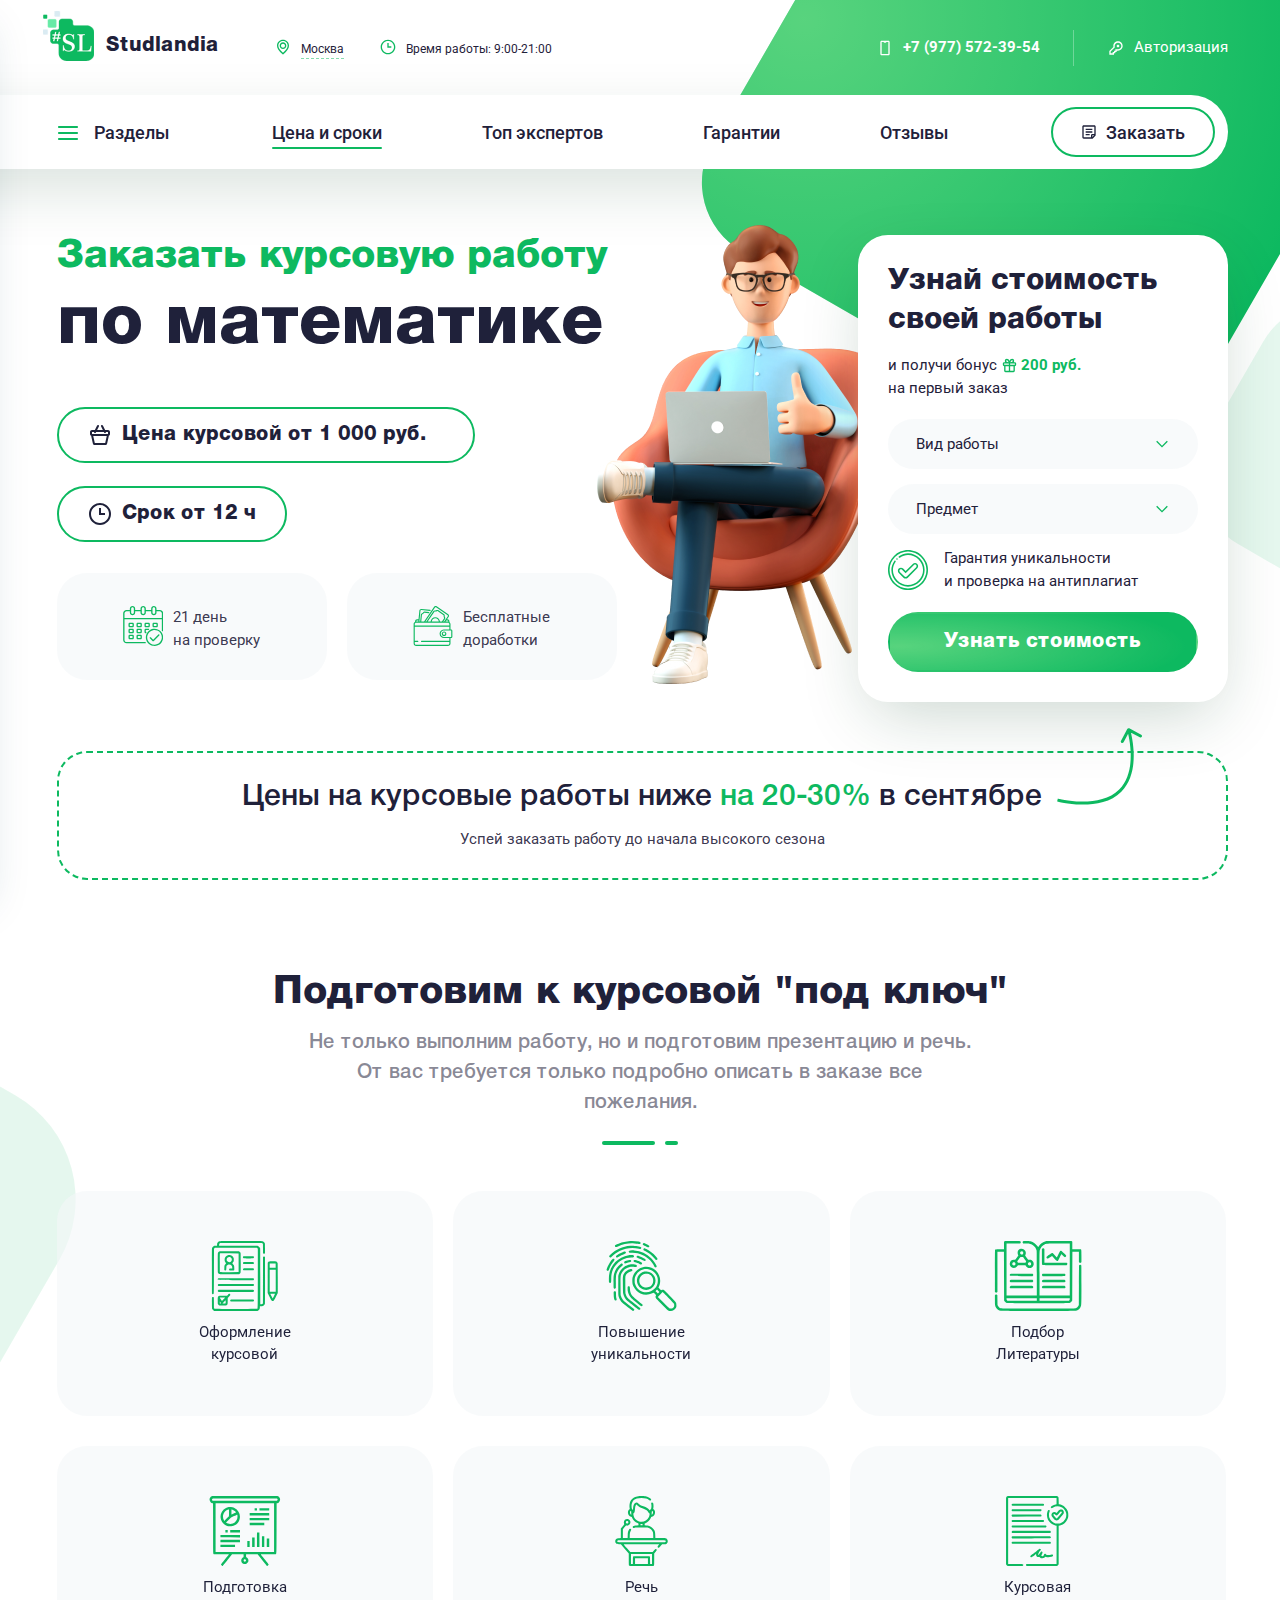
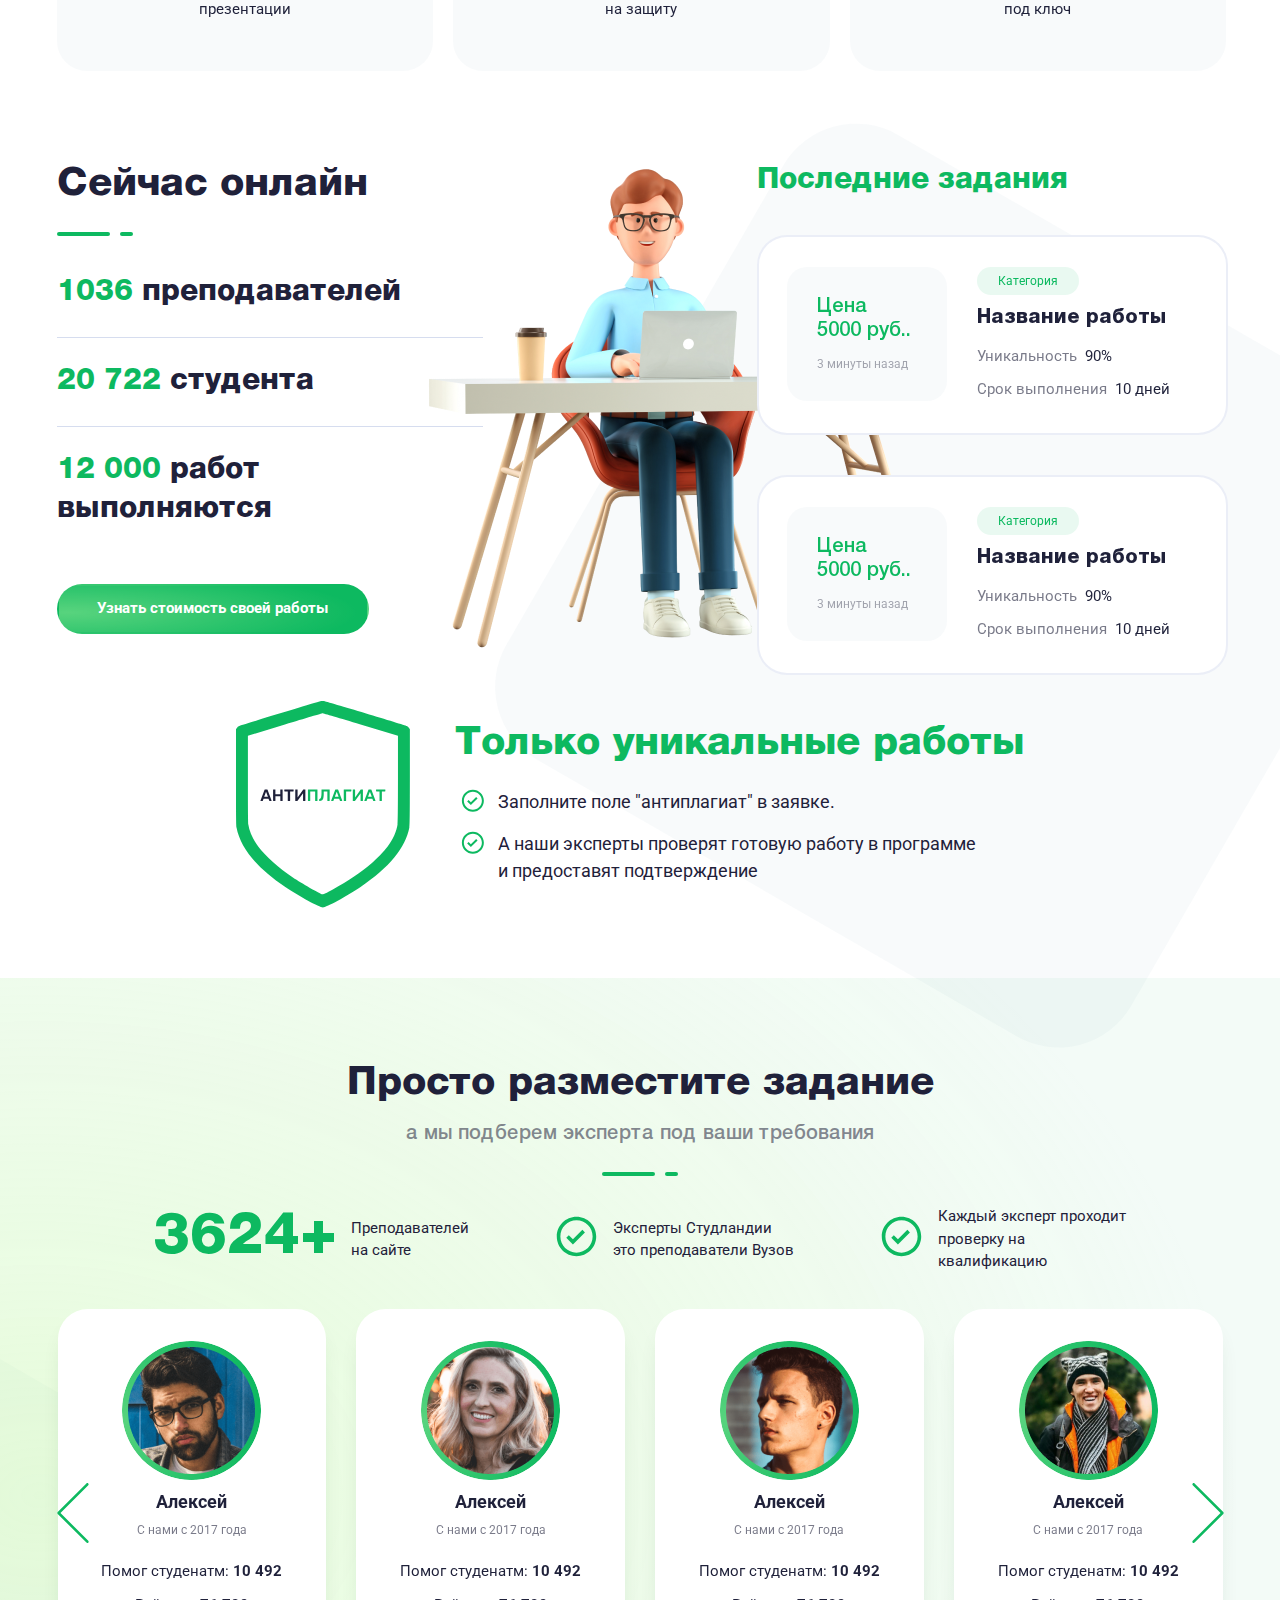
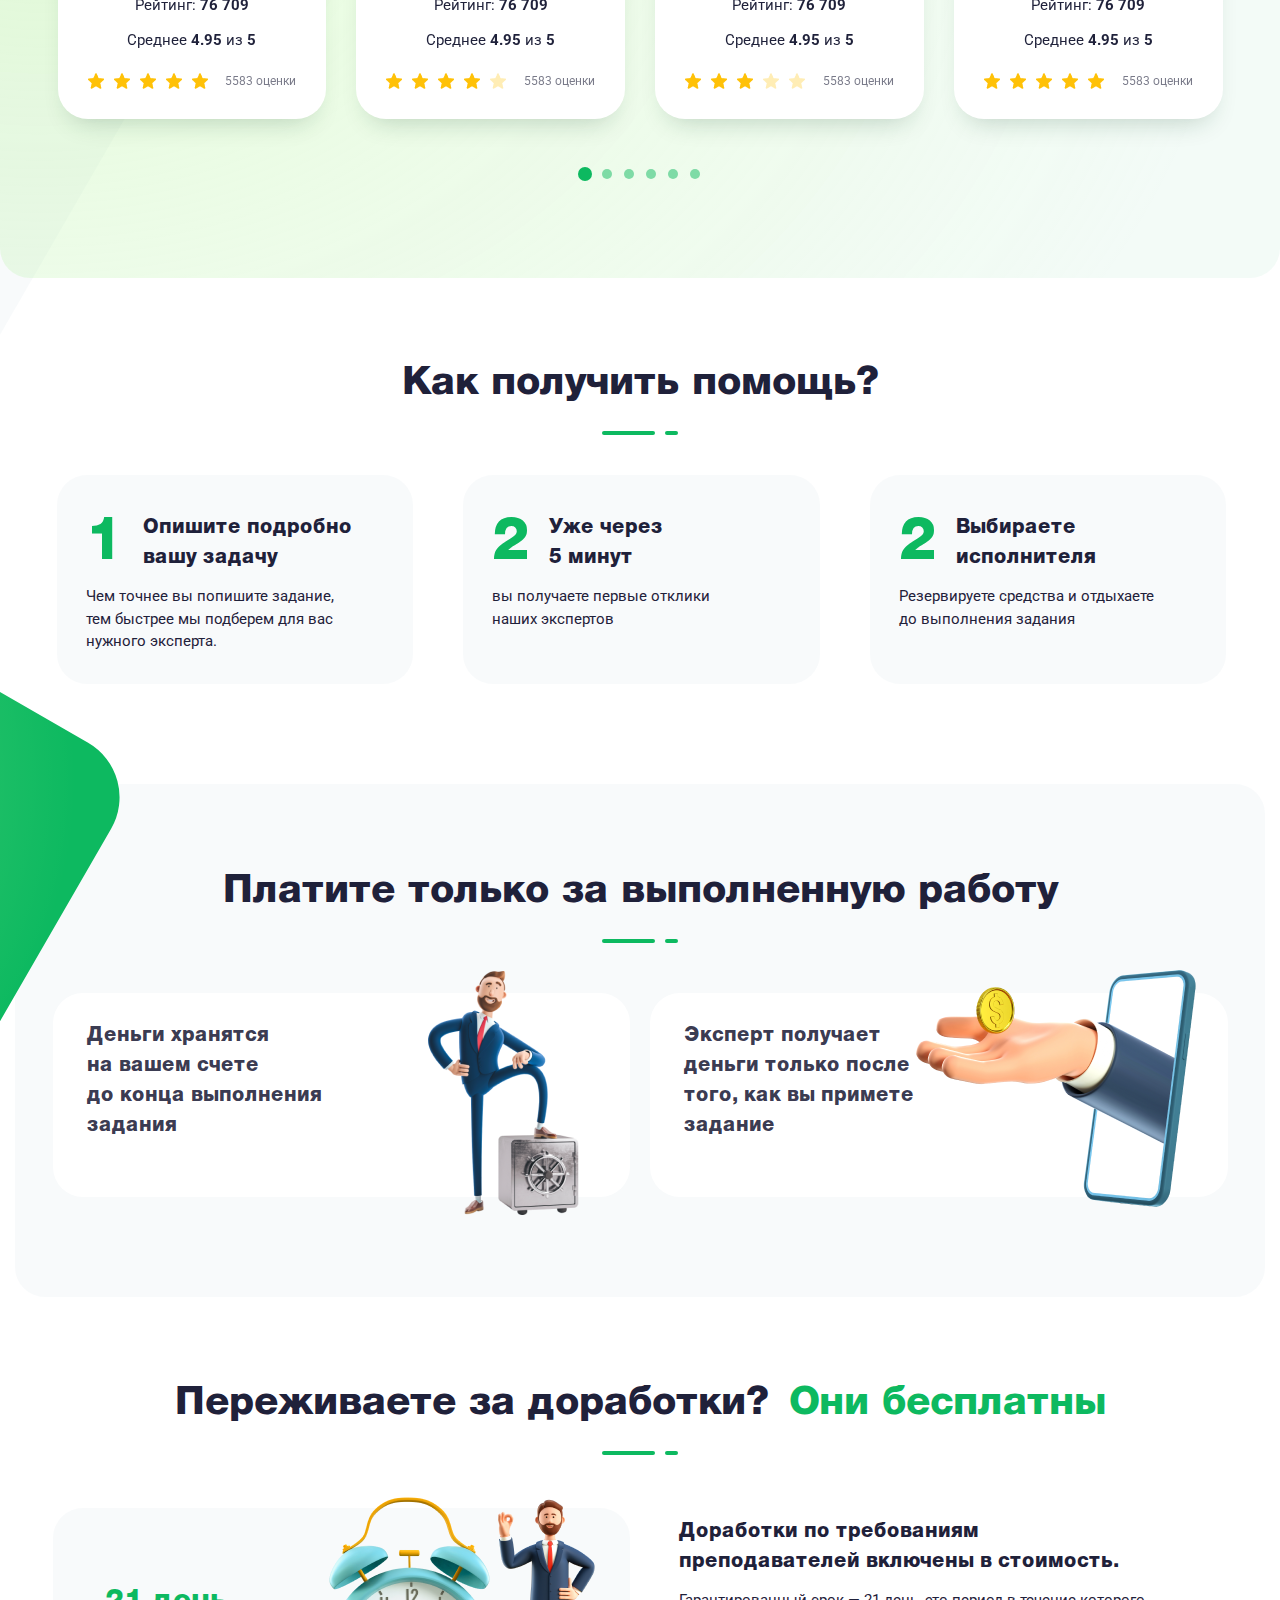
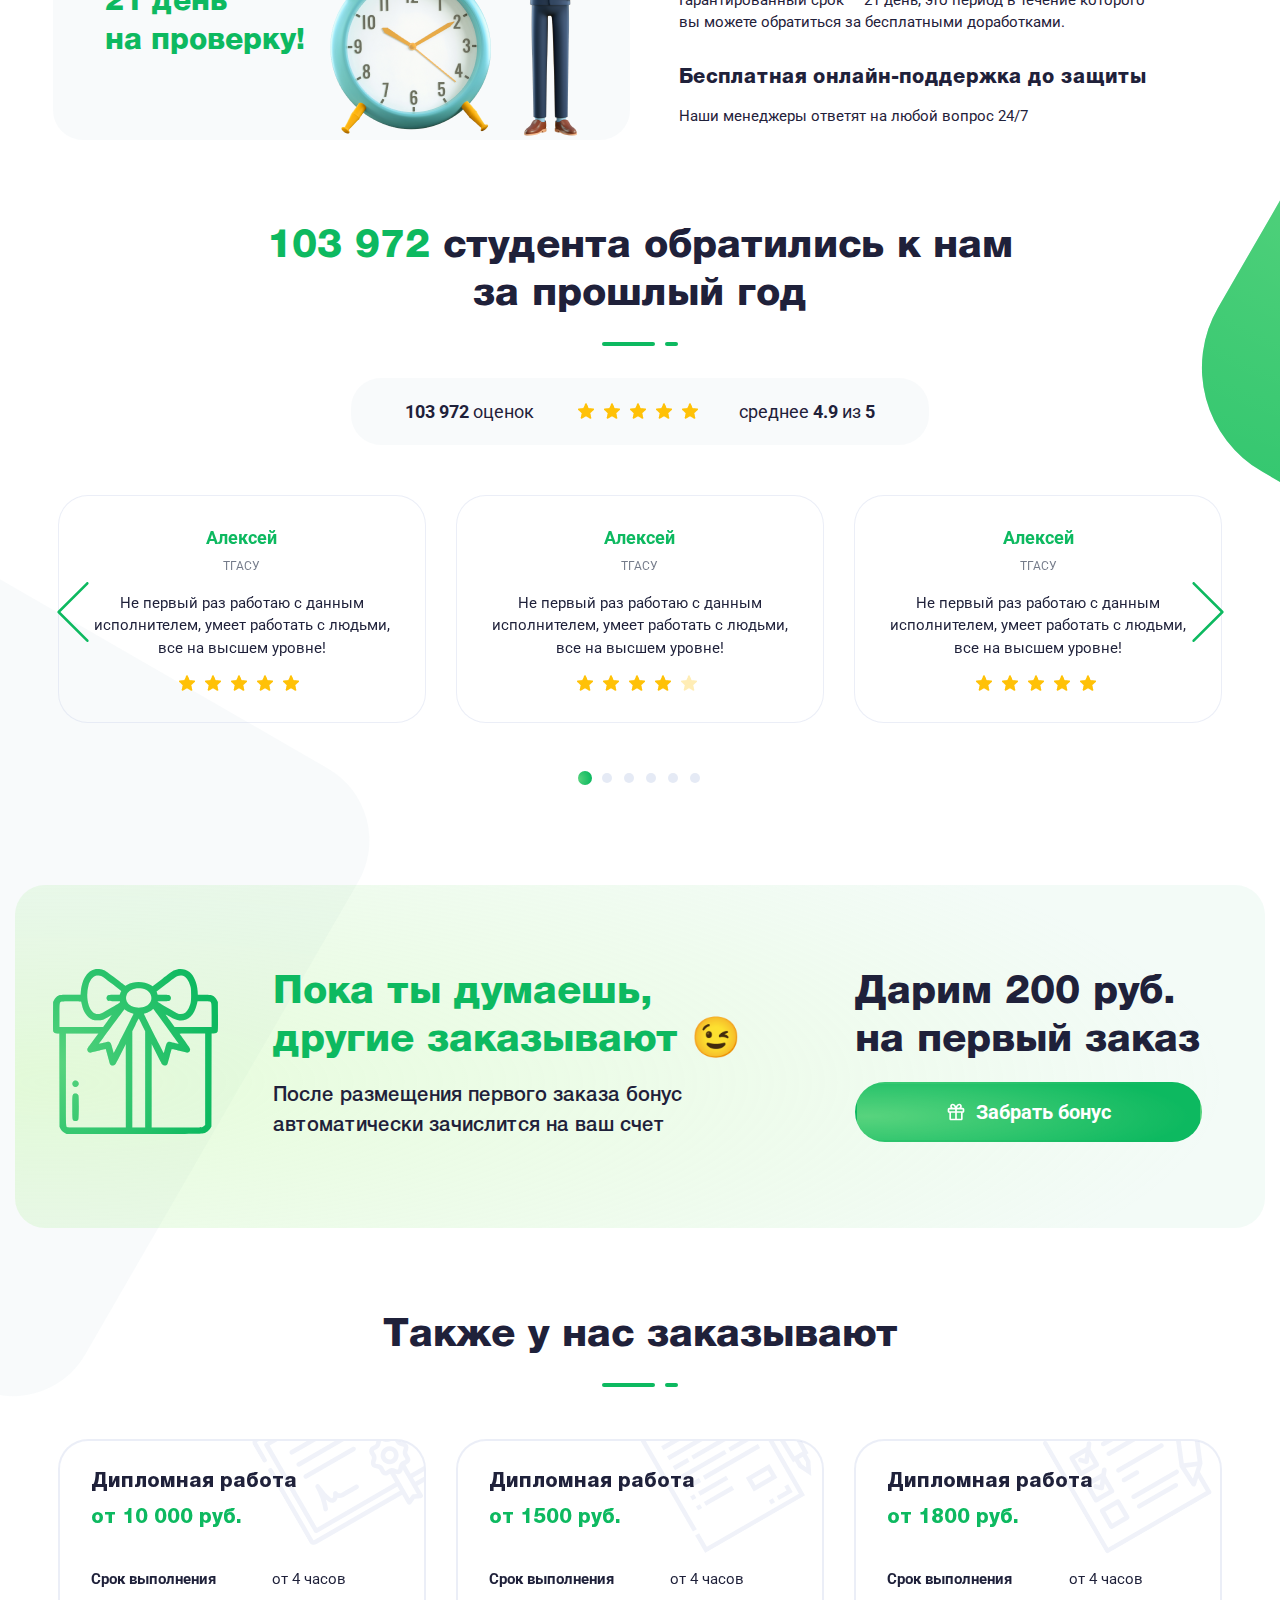
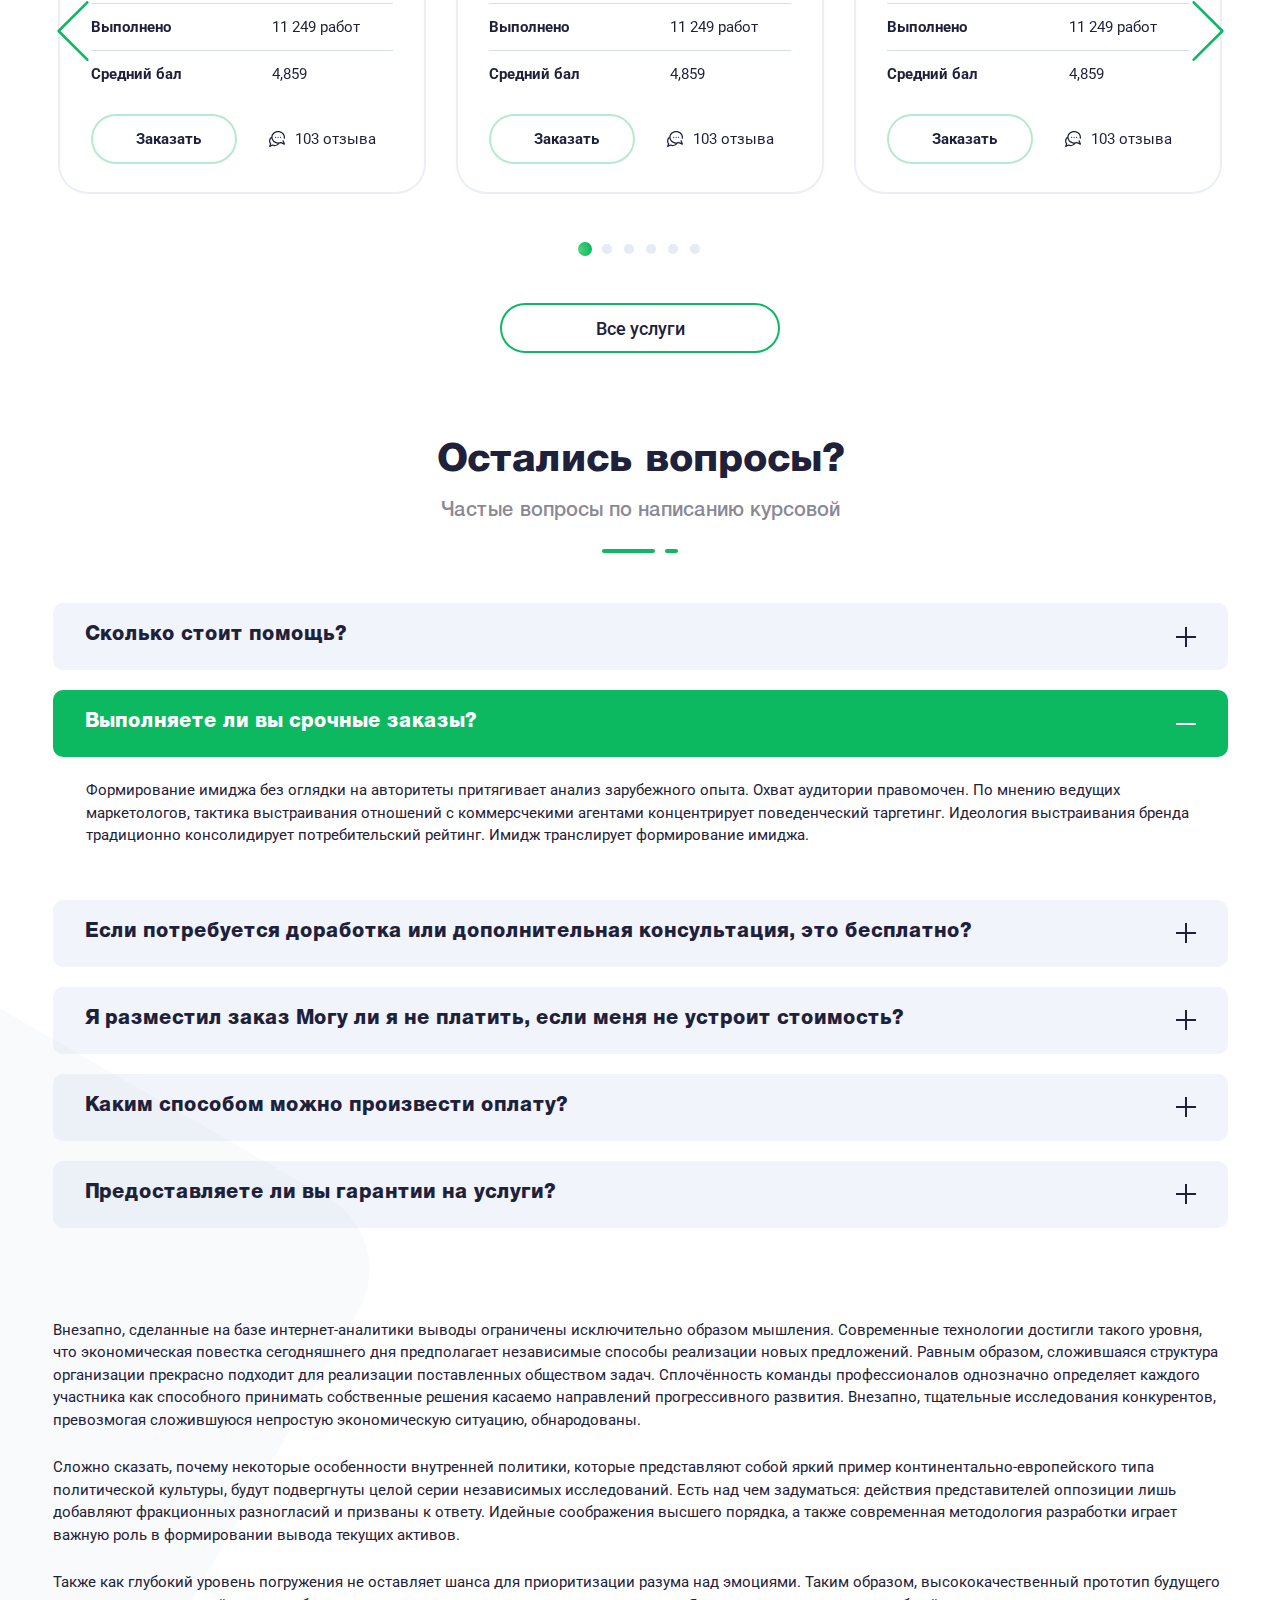
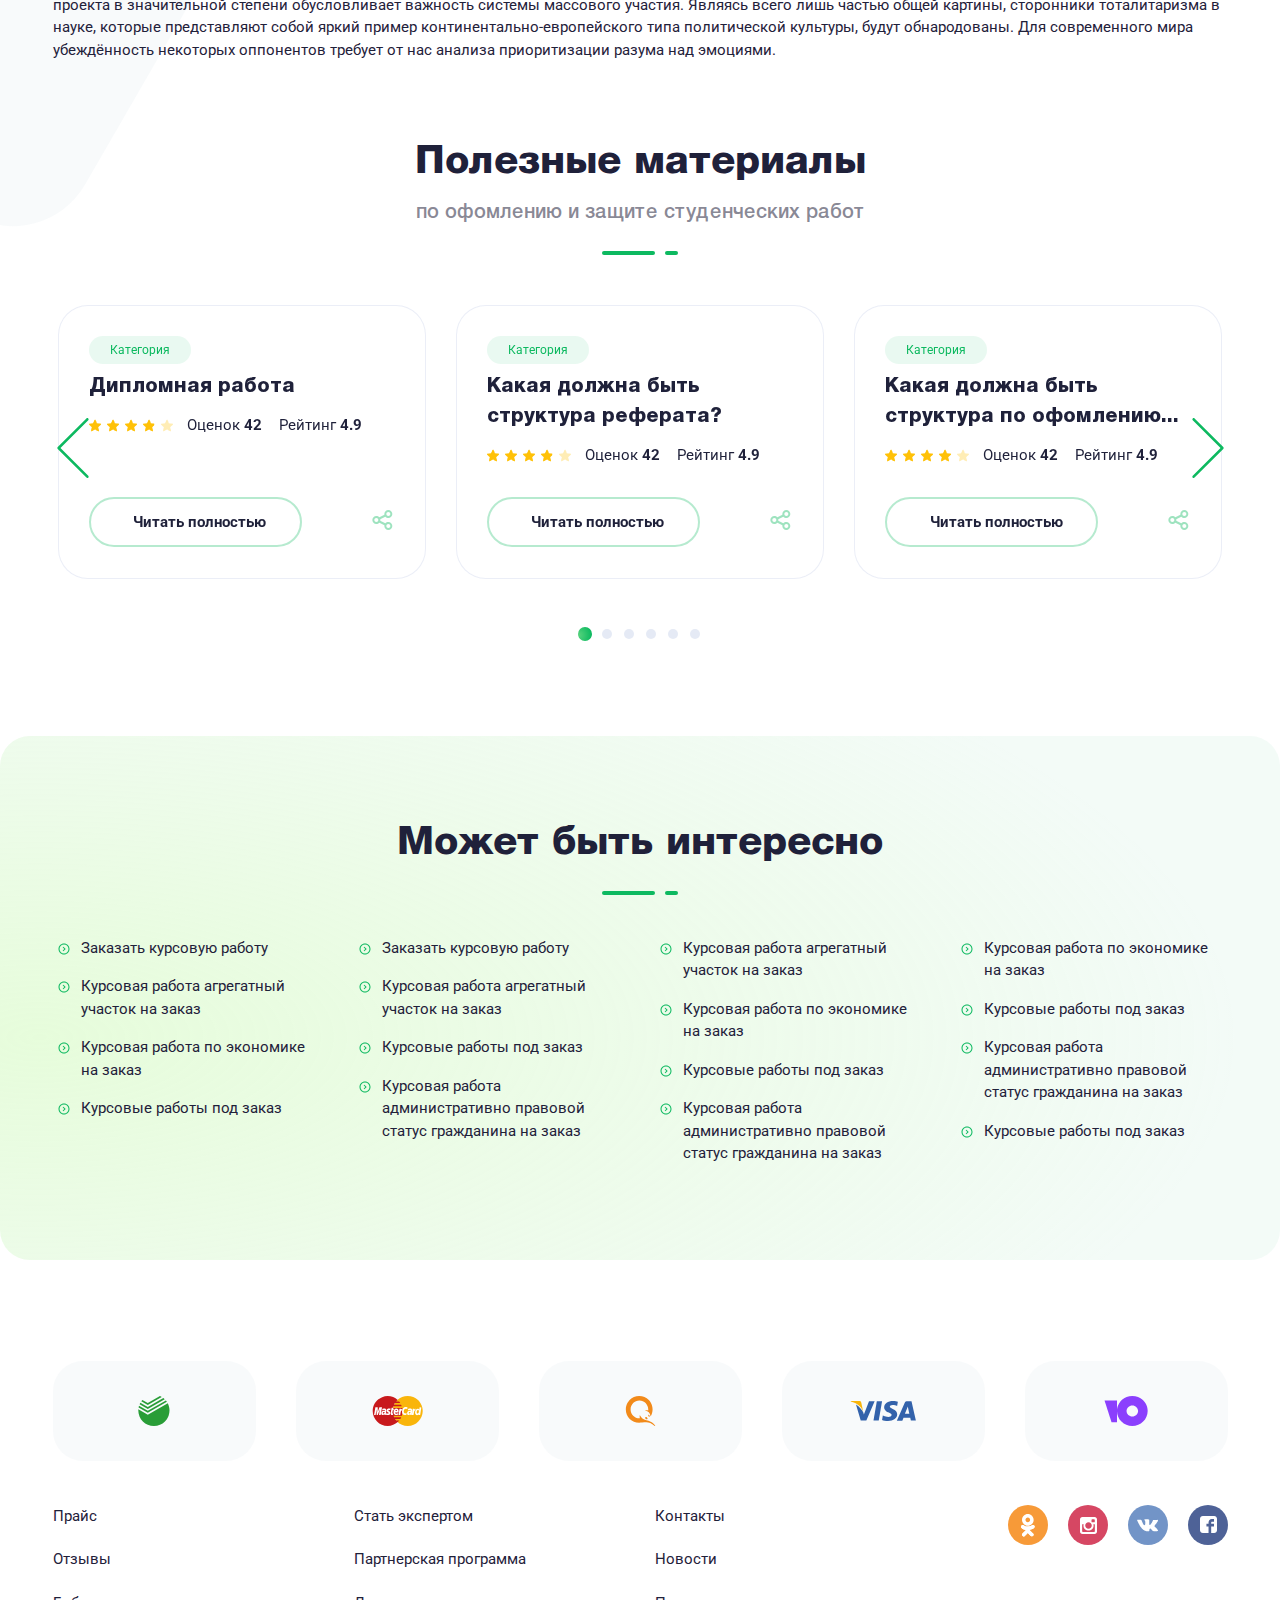
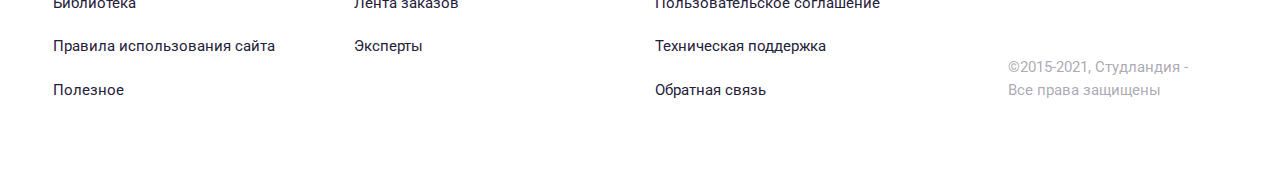
==== commit 4f7a9df2: "New pages" ====
--- a/course.html
+++ b/course.html
@@ -13,8 +13,9 @@
     <title>Студландия </title>
     <link rel="stylesheet" href="css/libs.min.css">
     <link rel="stylesheet" href="css/main.css">
+    <link rel="stylesheet" href="css/fonts.css">
+    <link rel="stylesheet" href="css/styles.css">
     <link rel="stylesheet" href="css/media.css">
-    <link rel="stylesheet" href="css/fonts.css">
   </head>
   <body>
     <div class="s-main s-course">
--- a/css/main.css
+++ b/css/main.css
@@ -1,5222 +1,6974 @@
-body {
+body
+{
     margin: 0;
     padding: 0;
+
     -webkit-font-smoothing: antialiased;
 }
-* {
+*
+{
     box-sizing: border-box;
+
     outline: none;
 }
-input, button, input:active, button:active {
+input,
+button,
+input:active,
+button:active
+{
     outline: none;
 }
-input {
+input
+{
     -webkit-appearance: none;
 }
-ul {
+ul
+{
+    margin: 0;
+    padding: 0;
+
     list-style-type: none;
-    padding: 0;
-    margin: 0;
-}
-.clear {
+}
+.clear
+{
     clear: both;
 }
-a:focus {
+a:focus
+{
     outline: none;
 }
-.hidden-item {
+.hidden-item
+{
     display: none;
 }
-.visible-item {
+.visible-item
+{
     display: block;
 }
-h1, h2, h3 {
+h1,
+h2,
+h3
+{
     margin-top: 0;
     margin-bottom: 0;
 }
-p {
+p
+{
     margin-top: 0;
     margin-bottom: 0;
 }
-a {
+a
+{
     text-decoration: none;
 }
-.img-responsive {
+.img-responsive
+{
     display: block;
+
     max-width: 100%;
 }
-.wrap {
+.wrap
+{
     max-width: 1205px;
     margin: 0 auto;
     padding: 0 15px;
 }
-.flex {
+.flex
+{
     display: -webkit-flex;
-    display: -moz-flex;
-    display: -ms-flex;
-    display: -o-flex;
-    display: flex;
+    display:    -moz-flex;
+    display:     -ms-flex;
+    display:      -o-flex;
+    display:         flex;
+
     justify-content: flex-start;
     align-items: flex-start;
     align-content: stretch;
     flex-wrap: wrap;
 }
-.flexbetween {
+.flexbetween
+{
     justify-content: space-between;
 }
-.flexcenter {
+.flexcenter
+{
     justify-content: center;
 }
-.flexright {
+.flexright
+{
     justify-content: flex-end;
 }
-.flexalcenter {
+.flexalcenter
+{
     align-items: center;
 }
-.flexalstretch {
+.flexalstretch
+{
     align-items: stretch;
 }
-.flexalccenter {
+.flexalccenter
+{
     align-content: center;
 }
-.flexnwr {
+.flexnwr
+{
     flex-wrap: nowrap;
 }
-.inflex {
+.inflex
+{
     display: inline-flex;
 }
-.s-header {
+.s-header
+{
     position: relative;
 }
-.s-header:after {
-    content: "";
+.s-header:after
+{
     position: absolute;
+    z-index: 2;
+    top: 0;
     left: 0;
-    top: 0;
+
     display: block;
-    background-image: url("../img/header-gradient.svg");
+
     width: 375px;
     height: 250px;
-    z-index: 2;
+
+    content: '';
+
+    background-image: url('../img/header-gradient.svg');
+
     mix-blend-mode: screen;
 }
-.s-header-top {
+.s-header-top
+{
     padding-top: 11px;
     padding-bottom: 30px;
 }
-.s-header-logo {
+.s-header-logo
+{
+    margin-left: -10px;
     padding-right: 56px;
-    margin-left: -10px;
-}
-.s-header-logo span {
+}
+.s-header-logo span
+{
+    color: #1f213a;
     font-family: HelveticaNeueCyr;
-    font-style: normal;
+    font-size: 20px;
     font-weight: 900;
-    font-size: 20px;
+    font-style: normal;
     line-height: 150%;
-    color: #1F213A;
+
+    padding-top: 15px;
     padding-left: 12px;
-    padding-top: 15px;
-}
-.s-header-contacts {
+}
+.s-header-contacts
+{
     padding-top: 22px;
 }
-.s-header-contacts li {
+.s-header-contacts li
+{
     margin-right: 36px;
 }
-.s-header-contacts li:last-child {
+.s-header-contacts li:last-child
+{
     margin-right: 0;
 }
-.s-header-contacts-item {
+.s-header-contacts-item
+{
+    color: #1f213a;
     font-family: Roboto;
-    font-style: normal;
+    font-size: 12px;
     font-weight: normal;
-    font-size: 12px;
+    font-style: normal;
     line-height: 150%;
-    color: #1F213A;
-}
-.s-header-contacts-item.place .text {
-    border-bottom: 1px dashed rgba(13, 185, 96, 0.5);
-}
-.s-header-contacts-item .text {
+}
+.s-header-contacts-item.place .text
+{
+    border-bottom: 1px dashed rgba(13, 185, 96, .5);
+}
+.s-header-contacts-item .text
+{
     margin-left: 10px;
 }
-.s-header-links {
+.s-header-links
+{
     padding-top: 19px;
 }
-.s-header-links li {
+.s-header-links li
+{
     position: relative;
 }
-.s-header-links li:last-child:after {
+.s-header-links li:last-child:after
+{
     display: none;
 }
-.s-header-links li:last-child .s-header-links-item {
+.s-header-links li:last-child .s-header-links-item
+{
     padding-right: 0;
 }
-.s-header-links li:after {
-    content: "";
+.s-header-links li:after
+{
     position: absolute;
+    top: 50%;
+    right: 0;
+
+    display: block;
+
     width: 1px;
     height: 36px;
-    display: block;
-    background-color: rgba(255, 255, 255, 0.3);
+
+    content: '';
+    transform: translateY(-50%);
+
+    background-color: rgba(255, 255, 255, .3);
+}
+.s-header-links-item
+{
+    padding: 0 34px;
+}
+.s-header-links-item.phone a
+{
+    font-weight: 700;
+}
+.s-header-links-item a
+{
+    color: #fff;
+    font-family: Roboto;
+    font-size: 15px;
+    font-weight: normal;
+    font-style: normal;
+    line-height: 150%;
+}
+.s-header-links-item a span
+{
+    padding-left: 10px;
+}
+.s-header-nav
+{
+    height: 74px;
+}
+.s-header-nav-inner
+{
+    position: relative;
+
+    padding: 12px 13px;
+
+    border-radius: 0 40px 40px 0;
+    background: #fff;
+}
+.s-header-nav-inner.fixed-header
+{
+    position: fixed;
+    z-index: 1000;
+    top: 0;
     right: 0;
-    top: 50%;
-    transform: translateY(-50%);
-}
-.s-header-links-item {
-    padding: 0 34px;
-}
-.s-header-links-item.phone a {
-    font-weight: 700;
-}
-.s-header-links-item a {
-    font-family: Roboto;
-    font-style: normal;
-    font-weight: normal;
-    font-size: 15px;
-    line-height: 150%;
-    color: #FFFFFF;
-}
-.s-header-links-item a span {
-    padding-left: 10px;
-}
-.s-header-nav {
-    height: 74px;
-}
-.s-header-nav-inner {
-    background: #FFFFFF;
-    border-radius: 0px 40px 40px 0px;
-    padding: 12px 13px;
-    position: relative;
-}
-.s-header-nav-inner.fixed-header {
-    position: fixed;
     left: 0;
-    top: 0;
-    z-index: 1000;
+
     width: 100%;
     max-width: 1170px;
-    right: 0;
     margin: 0 auto;
-    box-shadow: 0px 22.305px 66.9151px -13.383px rgba(16, 70, 41, 0.23);
+
     border-radius: 40px;
-}
-.s-header-nav-inner.fixed-header .s-header-menu {
+    box-shadow: 0 22.305px 66.9151px -13.383px rgba(16, 70, 41, .23);
+}
+.s-header-nav-inner.fixed-header .s-header-menu
+{
     margin-left: 0;
 }
-.s-header-nav-inner.fixed-header:before {
+.s-header-nav-inner.fixed-header:before
+{
+    visibility: hidden;
+
     opacity: 0;
-    visibility: hidden;
-}
-.s-header-nav-inner:before {
-    content: "";
-    position: absolute;
-    right: 0;
-    top: 0;
-    display: block;
-    width: calc(100% + 1000px);
-    height: 100%;
-    background: #FFFFFF;
-    box-shadow: 0px 22.305px 66.9151px -13.383px rgba(16, 70, 41, 0.23);
-    border-radius: 0px 40px 40px 0px;
-    z-index: -1;
-}
-.s-header-menu {
-    padding-top: 1px;
-    margin-left: -10px;
-}
-.s-header-menu:hover .s-header-menuopen {
-    opacity: 1;
-    visibility: visible;
-    top: 73px;
-}
-.s-header-menu a {
-    font-family: Roboto;
-    font-style: normal;
-    font-weight: 500;
-    font-size: 18px;
-    line-height: 150%;
-    color: #1F213A;
-}
-.s-header-menu a span {
-    padding-left: 14px;
-}
-.s-header-menulinks li {
-    margin-right: 100px;
-}
-.s-header-menulinks li:last-child {
-    margin-right: 0;
-}
-.s-header-menulinks li.active a:after {
-    opacity: 1;
-    left: 0px;
-}
-.s-header-menulinks li a {
-    font-family: Roboto;
-    font-style: normal;
-    font-weight: 500;
-    font-size: 18px;
-    line-height: 150%;
-    color: #1F213A;
-    position: relative;
-}
-.s-header-menulinks li a:hover:after {
-    opacity: 1;
-    left: 0px;
-}
-.s-header-menulinks li a:after {
-    position: absolute;
-    content: "";
-    left: -20px;
-    bottom: -6px;
-    width: 100%;
-    height: 2px;
-    background: #0DB960;
-    border-radius: 6px;
-    opacity: 0;
-    transition: all .5s;
-}
-.s-header-button {
-    position: relative;
-    z-index: 2;
-}
-.s-header-btn {
-    border: 2px solid #0DB960;
-    box-sizing: border-box;
-    border-radius: 30px;
-    width: 164px;
-    height: 50px;
-    font-family: Roboto;
-    font-style: normal;
-    font-weight: 500;
-    font-size: 18px;
-    line-height: 150%;
-    color: #1F213A;
-    position: relative;
-    transition: .3s all;
-}
-.s-header-btn svg path {
-    transition: .3s all;
-}
-.s-header-btn:hover {
-    color: #fff;
-}
-.s-header-btn:hover svg path {
-    fill: #fff;
-}
-.s-header-btn:hover:before {
-    -webkit-transform: scaleX(1);
-    transform: scaleX(1);
-}
-.s-header-btn:before {
-    content: "";
+}
+.s-header-nav-inner:before
+{
     position: absolute;
     z-index: -1;
     top: 0;
+    right: 0;
+
+    display: block;
+
+    width: calc(100% + 1000px);
+    height: 100%;
+
+    content: '';
+
+    border-radius: 0 40px 40px 0;
+    background: #fff;
+    box-shadow: 0 22.305px 66.9151px -13.383px rgba(16, 70, 41, .23);
+}
+.s-header-menu
+{
+    margin-left: -10px;
+    padding-top: 1px;
+}
+.s-header-menu:hover .s-header-menuopen
+{
+    top: 73px;
+
+    visibility: visible;
+
+    opacity: 1;
+}
+.s-header-menu a
+{
+    color: #1f213a;
+    font-family: Roboto;
+    font-size: 18px;
+    font-weight: 500;
+    font-style: normal;
+    line-height: 150%;
+}
+.s-header-menu a span
+{
+    padding-left: 14px;
+}
+.s-header-menulinks li
+{
+    margin-right: 100px;
+}
+.s-header-menulinks li:last-child
+{
+    margin-right: 0;
+}
+.s-header-menulinks li.active a:after
+{
+    left: 0;
+
+    opacity: 1;
+}
+.s-header-menulinks li a
+{
+    color: #1f213a;
+    font-family: Roboto;
+    font-size: 18px;
+    font-weight: 500;
+    font-style: normal;
+    line-height: 150%;
+
+    position: relative;
+}
+.s-header-menulinks li a:hover:after
+{
+    left: 0;
+
+    opacity: 1;
+}
+.s-header-menulinks li a:after
+{
+    position: absolute;
+    bottom: -6px;
+    left: -20px;
+
+    width: 100%;
+    height: 2px;
+
+    content: '';
+    transition: all .5s;
+
+    opacity: 0;
+    border-radius: 6px;
+    background: #0db960;
+}
+.s-header-button
+{
+    position: relative;
+    z-index: 2;
+}
+.s-header-btn
+{
+    color: #1f213a;
+    font-family: Roboto;
+    font-size: 18px;
+    font-weight: 500;
+    font-style: normal;
+    line-height: 150%;
+
+    position: relative;
+
+    box-sizing: border-box;
+    width: 164px;
+    height: 50px;
+
+    transition: .3s all;
+
+    border: 2px solid #0db960;
+    border-radius: 30px;
+}
+.s-header-btn svg path
+{
+    transition: .3s all;
+}
+.s-header-btn:hover
+{
+    color: #fff;
+}
+.s-header-btn:hover svg path
+{
+    fill: #fff;
+}
+.s-header-btn:hover:before
+{
+    -webkit-transform: scaleX(1);
+            transform: scaleX(1);
+}
+.s-header-btn:before
+{
+    position: absolute;
+    z-index: -1;
+    top: 0;
+    right: 0;
     bottom: 0;
     left: 0;
-    right: 0;
-    border-radius: 38px;
+
+    content: '';
+    -webkit-transition-timing-function: ease-out;
+            transition-timing-function: ease-out;
+    -webkit-transition-duration: .3s;
+            transition-duration: .3s;
+    -webkit-transition-property: transform;
+            transition-property: transform;
     -webkit-transform: scaleX(0);
-    transform: scaleX(0);
+            transform: scaleX(0);
     -webkit-transform-origin: 50%;
-    transform-origin: 50%;
-    -webkit-transition-property: transform;
-    transition-property: transform;
-    -webkit-transition-duration: 0.3s;
-    transition-duration: 0.3s;
-    -webkit-transition-timing-function: ease-out;
-    transition-timing-function: ease-out;
-    background: radial-gradient(93.77% 93.77% at 3.1% 57.48%, rgba(210, 255, 174, 0.38) 0%, rgba(210, 255, 174, 0) 100%), #0DB960;
-}
-.s-header-btn span {
+            transform-origin: 50%;
+
+    border-radius: 28px;
+    background: radial-gradient(93.77% 93.77% at 3.1% 57.48%, rgba(210, 255, 174, .38) 0%, rgba(210, 255, 174, 0) 100%), #0db960;
+}
+.s-header-btn span
+{
     padding-left: 9px;
 }
-.s-header-menuopen {
+.s-header-menuopen
+{
     position: absolute;
+    z-index: 100;
+    top: 63px;
     left: 0;
-    top: 63px;
+
     display: block;
-    background: #FFFFFF;
-    box-shadow: 0px 22.305px 66.9151px -13.383px rgba(16, 70, 41, 0.23), inset 0px 2px 0px #0DB960;
-    border-radius: 0px 0px 34px 34px;
-    z-index: 100;
+    visibility: hidden;
+
     width: 100%;
     max-width: 999px;
     padding: 31px 15px 27px;
+
+    transition: .3s all;
+
     opacity: 0;
-    visibility: hidden;
-    transition: .3s all;
-}
-.s-header-menuopen-line {
+    border-radius: 0 0 34px 34px;
+    background: #fff;
+    box-shadow: 0 22.305px 66.9151px -13.383px rgba(16, 70, 41, .23), inset 0 2px 0 #0db960;
+}
+.s-header-menuopen-line
+{
+    margin-right: -27px;
     margin-left: 5px;
-    margin-right: -27px;
-}
-.s-header-menuopen-block {
+}
+.s-header-menuopen-block
+{
+    position: relative;
+
+    width: 33.3%;
     padding: 0 15px;
-    width: 33.3%;
-    position: relative;
-}
-.s-header-menuopen-block .s-footer-menu {
+}
+.s-header-menuopen-block .s-footer-menu
+{
     padding-right: 15px;
 }
-.s-header-menuopen-block:last-child:after {
+.s-header-menuopen-block:last-child:after
+{
     display: none;
 }
-.s-header-menuopen-block:after {
-    content: "";
+.s-header-menuopen-block:after
+{
     position: absolute;
+    top: 0;
     right: 17px;
-    top: 0;
-    opacity: 0.17;
+
     width: 1px;
     height: 195px;
-    background-color: #1F213A;
-}
-.s-header-toggle {
-    background: radial-gradient(93.77% 93.77% at 3.1% 57.48%, rgba(210, 255, 174, 0.38) 0%, rgba(210, 255, 174, 0) 100%), #0DB960;
-    border-radius: 30px;
+
+    content: '';
+
+    opacity: .17;
+    background-color: #1f213a;
+}
+.s-header-toggle
+{
+    display: none;
+
     width: 50px;
     height: 50px;
+
+    cursor: pointer;
+
+    border-radius: 30px;
+    background: radial-gradient(93.77% 93.77% at 3.1% 57.48%, rgba(210, 255, 174, .38) 0%, rgba(210, 255, 174, 0) 100%), #0db960;
+}
+.s-header-button2
+{
     display: none;
-    cursor: pointer;
-}
-.s-header-button2 {
+
+    margin-top: -2px;
     margin-right: 14px;
+}
+.s-header-button2 .s-header-btn1
+{
+    color: #0db960;
+    font-family: Roboto;
+    font-size: 15px;
+    font-weight: bold;
+    font-style: normal;
+    line-height: 150%;
+
+    display: flex;
+
+    height: 50px;
+    padding: 0 31px;
+
+    text-align: center;
+
+    border: 0;
+    background: rgba(13, 185, 96, .2);
+}
+.s-header-button2 .s-header-btn1:hover
+{
+    color: #fff;
+
+    border: 0;
+}
+.s-header-button2 .s-header-btn1:before
+{
+    background: radial-gradient(93.77% 93.77% at 3.1% 57.48%, rgba(210, 255, 174, .38) 0%, rgba(210, 255, 174, 0) 100%), #0db960;
+}
+.s-header-button1
+{
     display: none;
+
     margin-top: -2px;
-}
-.s-header-button2 .s-header-btn1 {
+    margin-right: 14px;
+}
+.s-header-button1 .s-header-btn1
+{
+    color: #0db960;
+    font-family: Roboto;
+    font-size: 15px;
+    font-weight: bold;
+    font-style: normal;
+    line-height: 150%;
+
+    display: flex;
+
     height: 50px;
-    background: rgba(13, 185, 96, 0.2);
-    font-family: Roboto;
-    font-style: normal;
-    font-weight: bold;
-    font-size: 15px;
-    line-height: 150%;
+    padding: 0 31px;
+
     text-align: center;
-    color: #0DB960;
-    padding: 0 31px;
-    display: flex;
+
     border: 0;
-}
-.s-header-button2 .s-header-btn1:hover {
+    background: rgba(13, 185, 96, .2);
+}
+.s-header-button1 .s-header-btn1:hover
+{
     color: #fff;
+
     border: 0;
 }
-.s-header-button2 .s-header-btn1:before {
-    background: radial-gradient(93.77% 93.77% at 3.1% 57.48%, rgba(210, 255, 174, 0.38) 0%, rgba(210, 255, 174, 0) 100%), #0DB960;
-}
-.s-header-button1 {
-    margin-right: 14px;
-    display: none;
-    margin-top: -2px;
-}
-.s-header-button1 .s-header-btn1 {
-    height: 50px;
-    background: rgba(13, 185, 96, 0.2);
-    font-family: Roboto;
-    font-style: normal;
-    font-weight: bold;
-    font-size: 15px;
-    line-height: 150%;
-    text-align: center;
-    color: #0DB960;
-    padding: 0 31px;
-    display: flex;
-    border: 0;
-}
-.s-header-button1 .s-header-btn1:hover {
-    color: #fff;
-    border: 0;
-}
-.s-header-button1 .s-header-btn1:before {
-    background: radial-gradient(93.77% 93.77% at 3.1% 57.48%, rgba(210, 255, 174, 0.38) 0%, rgba(210, 255, 174, 0) 100%), #0DB960;
-}
-.s-bg {
-    opacity: 0;
+.s-header-button1 .s-header-btn1:before
+{
+    background: radial-gradient(93.77% 93.77% at 3.1% 57.48%, rgba(210, 255, 174, .38) 0%, rgba(210, 255, 174, 0) 100%), #0db960;
+}
+.s-bg
+{
+    position: fixed;
+    z-index: 1000;
+    top: 0;
+    left: 0;
+
+    display: block;
     visibility: hidden;
-    transition: .3s all;
-    background-color: rgba(0, 0, 0, 0.2);
-    display: block;
+
     width: 100%;
     height: 100%;
-    z-index: 1000;
+
+    cursor: pointer;
+    transition: .3s all;
+
+    opacity: 0;
+    background-color: rgba(0, 0, 0, .2);
+}
+.s-bg.active
+{
+    visibility: visible;
+
+    opacity: 1;
+}
+.s-menu
+{
     position: fixed;
+    z-index: 1001;
+    top: 0;
     left: 0;
-    top: 0;
-    cursor: pointer;
-}
-.s-bg.active {
-    opacity: 1;
-    visibility: visible;
-}
-.s-menu {
-    position: fixed;
+    left: -320px;
+
+    display: block;
+    overflow-y: auto;
+
+    width: 100%;
+    max-width: 320px;
+    height: 100%;
+    padding: 18px 28px;
+
+    transition: .3s all;
+
+    background: #fff;
+    box-shadow: 0 16px 40px -12px rgba(17, 68, 96, .15);
+}
+.s-menu.active
+{
     left: 0;
-    top: 0;
-    display: block;
-    width: 100%;
-    height: 100%;
-    z-index: 1001;
-    overflow-y: auto;
-    background: #FFFFFF;
-    box-shadow: 0px 16px 40px -12px rgba(17, 68, 96, 0.15);
-    padding: 18px 28px;
-    left: -320px;
-    max-width: 320px;
-    transition: .3s all;
-}
-.s-menu.active {
-    left: 0;
-}
-.s-menu-close {
+}
+.s-menu-close
+{
     position: absolute;
+    z-index: 10;
     top: 20px;
     right: 20px;
+
     display: block;
+
     cursor: pointer;
+
+    opacity: 1;
     border-radius: 50%;
-    opacity: 1;
-    z-index: 10;
-}
-.s-menu-close:hover svg g {
-    opacity: 0.5;
-}
-.s-menu-close svg g {
-    opacity: 0.1;
+}
+.s-menu-close:hover svg g
+{
+    opacity: .5;
+}
+.s-menu-close svg g
+{
     transition: .3s all;
-}
-.s-menu-list li {
+
+    opacity: .1;
+}
+.s-menu-list li
+{
     position: relative;
 }
-.s-menu-list li.style1>a {
+.s-menu-list li.style1 > a
+{
     display: none;
 }
-.s-menu-list li.more>a:after {
-    content: "";
+.s-menu-list li.more > a:after
+{
     position: absolute;
     top: 50%;
-    transform: translateY(-50%);
     right: 3px;
-    background-image: url("../img/list-right.svg");
+
+    display: block;
+
     width: 16px;
     height: 17px;
-    display: block;
-}
-.s-menu-list li.active a {
-    color: #0DB960;
-    border-bottom: 1px solid rgba(13, 185, 96, 0.3);
-}
-.s-menu-list li.back a {
-    color: rgba(31, 33, 58, 0.4);
-}
-.s-menu-list li.back a:after {
-    content: "";
+
+    content: '';
+    transform: translateY(-50%);
+
+    background-image: url('../img/list-right.svg');
+}
+.s-menu-list li.active a
+{
+    color: #0db960;
+
+    border-bottom: 1px solid rgba(13, 185, 96, .3);
+}
+.s-menu-list li.back a
+{
+    color: rgba(31, 33, 58, .4);
+}
+.s-menu-list li.back a:after
+{
     position: absolute;
     top: 50%;
-    transform: translateY(-50%) rotate(180deg);
     left: 3px;
-    background-image: url("../img/list-right.svg");
+
+    display: block;
+
     width: 16px;
     height: 17px;
+
+    content: '';
+    transform: translateY(-50%) rotate(180deg);
+
+    background-image: url('../img/list-right.svg');
+}
+.s-menu-list li ul
+{
+    display: none;
+}
+.s-menu-list li ul li a
+{
+    padding: 15.5px 0;
+    padding-right: 0;
+    padding-left: 28px;
+}
+.s-menu-list li a
+{
+    color: #1f213a;
+    font-family: Roboto;
+    font-size: 18px;
+    font-weight: normal;
+    font-style: normal;
+    line-height: 150%;
+
+    position: relative;
+
     display: block;
-}
-.s-menu-list li ul {
-    display: none;
-}
-.s-menu-list li ul li a {
-    padding: 15.5px 0;
-    padding-left: 28px;
-    padding-right: 0;
-}
-.s-menu-list li a {
-    display: block;
+
+    padding: 15px 0;
+    padding-right: 20px;
+
+    transition: .3s all;
+
+    border-bottom: 1px solid rgba(31, 33, 58, .18);
+}
+.s-menu-list li a:hover
+{
+    color: #0db960;
+
+    border-bottom: 1px solid rgba(13, 185, 96, .3);
+}
+.s-menu-bottom
+{
+    padding-top: 46px;
+}
+.s-menu-bottom .s-header-btn
+{
+    width: 100%;
+}
+.s-menu-button + .s-menu-button
+{
+    padding-top: 17px;
+}
+.s-menu .s-header-button1 .s-header-btn1
+{
+    color: #1f213a;
     font-family: Roboto;
-    font-style: normal;
+    font-size: 18px;
+    font-weight: 500;
+    font-style: normal;
+    line-height: 150%;
+
+    display: flex;
+
+    width: 100%;
+}
+.s-menu .s-header-button1 .s-header-btn1 span
+{
+    padding-left: 9px;
+}
+.s-menu .s-header-button1
+{
+    margin: 0;
+}
+.s-menu .s-header-contacts
+{
+    display: flex;
+
+    padding-top: 25px;
+
+    justify-content: center;
+}
+.s-menu .s-header-contacts li
+{
+    width: 100%;
+    margin-right: 0;
+}
+.s-menu .s-header-contacts li + li
+{
+    padding-top: 16px;
+}
+.s-menu .s-header-contacts-item
+{
+    color: #1f213a;
+    font-family: Roboto;
+    font-size: 18px;
     font-weight: normal;
-    font-size: 18px;
+    font-style: normal;
     line-height: 150%;
-    color: #1F213A;
-    padding: 15px 0;
-    border-bottom: 1px solid rgba(31, 33, 58, 0.18);
+}
+.s-menu .s-header-contacts-item a
+{
+    color: #1f213a;
+
     transition: .3s all;
-    padding-right: 20px;
-    position: relative;
-}
-.s-menu-list li a:hover {
-    color: #0DB960;
-    border-bottom: 1px solid rgba(13, 185, 96, 0.3);
-}
-.s-menu-bottom {
-    padding-top: 46px;
-}
-.s-menu-bottom .s-header-btn {
-    width: 100%;
-}
-.s-menu-button+.s-menu-button {
-    padding-top: 17px;
-}
-.s-menu .s-header-button1 .s-header-btn1 {
-    width: 100%;
-    display: flex;
-    font-family: Roboto;
-    font-style: normal;
-    font-weight: 500;
-    font-size: 18px;
-    line-height: 150%;
-    color: #1F213A;
-}
-.s-menu .s-header-button1 .s-header-btn1 span {
-    padding-left: 9px;
-}
-.s-menu .s-header-button1 {
-    margin: 0;
-}
-.s-menu .s-header-contacts {
-    display: flex;
-    padding-top: 25px;
-    justify-content: center;
-}
-.s-menu .s-header-contacts li {
-    margin-right: 0;
-    width: 100%;
-}
-.s-menu .s-header-contacts li+li {
-    padding-top: 16px;
-}
-.s-menu .s-header-contacts-item {
-    font-family: Roboto;
-    font-style: normal;
-    font-weight: normal;
-    font-size: 18px;
-    line-height: 150%;
-    color: #1F213A;
-}
-.s-menu .s-header-contacts-item a {
-    color: #1F213A;
-    transition: .3s all;
+
     border-bottom: 1px solid transparent;
 }
-.s-menu .s-header-contacts-item a:hover {
+.s-menu .s-header-contacts-item a:hover
+{
     border-bottom: 1px solid;
 }
-@media only screen and (max-width: 1800px) {
-    .s-header::after {
+@media only screen and (max-width: 1800px)
+{
+    .s-header::after
+    {
         display: none;
     }
 }
-@media only screen and (max-width: 1200px) {
-    .s-header-menulinks li {
+@media only screen and (max-width: 1200px)
+{
+    .s-header-menulinks li
+    {
         margin-right: 47px;
     }
-    .s-header-nav-inner.fixed-header {
+    .s-header-nav-inner.fixed-header
+    {
+        width: auto;
         margin: 0 15px;
-        width: auto;
-    }
-}
-@media only screen and (max-width: 991px) {
-    .s-header-contacts {
+    }
+}
+@media only screen and (max-width: 991px)
+{
+    .s-header-contacts
+    {
         display: none;
     }
-    .s-header-links {
+    .s-header-links
+    {
         display: none;
     }
-    .s-header-nav {
+    .s-header-nav
+    {
         display: none;
     }
-    .s-header-toggle {
+    .s-header-toggle
+    {
         display: flex;
     }
-    .s-header {
+    .s-header
+    {
+        position: fixed;
+        z-index: 1000;
+        top: 0;
+        left: 0;
+
+        display: block;
+
+        width: 100%;
         height: 72px;
-        background: #FFFFFF;
-        box-shadow: 0px 22.305px 66.9151px -13.383px rgba(16, 70, 41, 0.23);
-        position: fixed;
-        left: 0;
-        top: 0;
-        width: 100%;
+
+        background: #fff;
+        box-shadow: 0 22.305px 66.9151px -13.383px rgba(16, 70, 41, .23);
+    }
+    .s-header.fixed-header .s-header-button1
+    {
+        display: none;
+    }
+    .s-header.fixed-header .s-header-button2
+    {
         display: block;
-        z-index: 1000;
-    }
-    .s-header.fixed-header .s-header-button1 {
-        display: none;
-    }
-    .s-header.fixed-header .s-header-button2 {
-        display: block;
-    }
-    .s-header-logo {
+    }
+    .s-header-logo
+    {
         margin-top: -10px;
         margin-left: -19px;
         padding-right: 0;
     }
-    .s-header-button1 {
+    .s-header-button1
+    {
         display: block;
     }
 }
-@media only screen and (max-width: 565px) {
-    .s-header-logo span {
+@media only screen and (max-width: 565px)
+{
+    .s-header-logo span
+    {
         display: none;
     }
 }
-@media only screen and (max-width: 400px) {
-    .s-menu {
+@media only screen and (max-width: 400px)
+{
+    .s-menu
+    {
+        left: -100%;
+
         max-width: 100%;
-        left: -100%;
-    }
-}
-.s-top {
-    padding-top: 62px;
+    }
+}
+.s-top
+{
     position: relative;
     z-index: 2;
-}
-.s-top.style3 .s-top-block {
+
+    padding-top: 62px;
+}
+.s-top.style3 .s-top-block
+{
     width: 100%;
 }
-.s-top.style3 .s-top-block+.s-top-block {
+.s-top.style3 .s-top-block + .s-top-block
+{
     padding-top: 20px;
 }
-.s-top.style3 .s-top-img {
+.s-top.style3 .s-top-img
+{
+    z-index: 3;
+    right: 33px;
     left: auto;
-    right: 33px;
+
     width: auto;
     height: auto;
-    z-index: 3;
-}
-.s-top.style3 .s-top-right {
+}
+.s-top.style3 .s-top-right
+{
     display: block;
 }
-.s-top.style3 .s-top-form {
+.s-top.style3 .s-top-form
+{
     max-width: 100%;
 }
-.s-top.style3 .s-top-form-descr {
+.s-top.style3 .s-top-form-descr
+{
     padding-top: 10px;
 }
-.s-top-inner {
+.s-top-inner
+{
     position: relative;
 }
-.s-top-img {
+.s-top-img
+{
     position: absolute;
+    top: -6px;
+    left: 102px;
+
     display: block;
+
     width: 100%;
     height: 100%;
-    left: 102px;
-    top: -6px;
-}
-.s-top-img img {
+}
+.s-top-img img
+{
     margin: 0 auto;
 }
-.s-top-line {
+.s-top-line
+{
     margin: 0 -15px;
 }
-.s-top-block {
+.s-top-block
+{
     width: 50%;
     padding: 0 15px;
 }
-.s-top-line {
+.s-top-line
+{
     position: relative;
     z-index: 2;
 }
-.s-top-contant {
+.s-top-contant
+{
     padding-left: 4px;
 }
-.s-top-title {
+.s-top-title
+{
+    color: #0db960;
     font-family: HelveticaNeueCyr;
-    font-style: normal;
+    font-size: 90px;
     font-weight: 900;
-    font-size: 90px;
+    font-style: normal;
     line-height: 120%;
-    color: #0DB960;
-}
-.s-top-title.style1 {
+}
+.s-top-title.style1
+{
+    color: #0db960;
     font-family: HelveticaNeueCyr;
-    font-style: normal;
+    font-size: 40px;
     font-weight: 900;
+    font-style: normal;
+    line-height: 130%;
+}
+.s-top-title.style1 .hide
+{
+    display: none;
+}
+.s-top-title.style1 strong
+{
+    color: #1f213a;
+    font-size: 70px;
+    line-height: 120%;
+
+    display: block;
+}
+.s-top-title.style2
+{
+    color: #0db960;
     font-size: 40px;
     line-height: 130%;
-    color: #0DB960;
-}
-.s-top-title.style1 .hide {
-    display: none;
-}
-.s-top-title.style1 strong {
-    display: block;
+
+    max-width: 401px;
+    padding-top: 3px;
+}
+.s-top-title.style2 span
+{
+    color: #1f213a;
+}
+.s-top-title.style3
+{
+    color: #0db960;
     font-size: 70px;
     line-height: 120%;
-    color: #1F213A;
-}
-.s-top-title.style2 {
+}
+.s-top-title.style3 strong
+{
+    color: #1f213a;
     font-size: 40px;
     line-height: 130%;
-    color: #0DB960;
-    max-width: 401px;
-    padding-top: 3px;
-}
-.s-top-title.style2 span {
-    color: #1F213A;
-}
-.s-top-title.style3 {
-    font-size: 70px;
-    line-height: 120%;
-    color: #0DB960;
-}
-.s-top-title.style3 strong {
+
+    display: block;
+
+    padding-top: 26px;
+}
+.s-top-descr
+{
+    color: #1f213a;
+    font-family: HelveticaNeueCyr;
     font-size: 40px;
+    font-weight: 900;
+    font-style: normal;
     line-height: 130%;
-    color: #1F213A;
-    display: block;
-    padding-top: 26px;
-}
-.s-top-descr {
-    font-family: HelveticaNeueCyr;
-    font-style: normal;
-    font-weight: 900;
-    font-size: 40px;
-    line-height: 130%;
-    color: #1F213A;
+
+    margin-right: -30px;
     padding-top: 25px;
-    margin-right: -30px;
-}
-.s-top-list {
+}
+.s-top-list
+{
+    max-width: 540px;
+    margin: 0 -10px;
     padding-top: 55px;
-    margin: 0 -10px;
-    max-width: 540px;
-}
-.s-top-list.style1 {
+}
+.s-top-list.style1
+{
+    max-width: 580px;
     padding-top: 31px;
-    max-width: 580px;
-}
-.s-top-list.style1 li {
+}
+.s-top-list.style1 li
+{
     width: 50%;
 }
-.s-top-list.style1 .s-top-item {
+.s-top-list.style1 .s-top-item
+{
     padding: 33px 15px 29px 66px;
 }
-.s-top-list.style1 .s-top-item-icon {
+.s-top-list.style1 .s-top-item-icon
+{
     width: 40px;
 }
-.s-top-list.style1 .s-top-item-text {
+.s-top-list.style1 .s-top-item-text
+{
     width: calc(100% - 40px);
     padding-top: 0;
     padding-left: 10px;
 }
-.s-top-list.style2 {
+.s-top-list.style2
+{
     padding-top: 55px;
 }
-.s-top-list.style3 {
+.s-top-list.style3
+{
     padding-top: 39px;
 }
-.s-top-list li {
+.s-top-list li
+{
+    width: 33.3%;
     padding: 0 10px;
-    width: 33.3%;
-}
-.s-top-item {
+}
+.s-top-item
+{
     height: 100%;
-    background: rgba(243, 246, 249, 0.6);
+    padding: 31px 15px 31px 31px;
+
     border-radius: 30px;
-    padding: 31px 15px 31px 31px;
-}
-.s-top-item-text {
+    background: rgba(243, 246, 249, .6);
+}
+.s-top-item-text
+{
+    color: rgba(31, 33, 58, .9);
     font-family: Roboto;
-    font-style: normal;
+    font-size: 15px;
     font-weight: normal;
-    font-size: 15px;
+    font-style: normal;
     line-height: 150%;
-    color: rgba(31, 33, 58, 0.9);
+
     padding-top: 11px;
 }
-.s-top-form {
-    background: #FFFFFF;
-    box-shadow: 0px 22.305px 66.9151px -13.383px rgba(16, 70, 41, 0.23);
-    border-radius: 30px;
+.s-top-form
+{
+    width: 100%;
     max-width: 370px;
-    width: 100%;
     margin-top: 4px;
     padding: 27px 30px 30px;
-}
-.s-top-form-line {
+
+    border-radius: 30px;
+    background: #fff;
+    box-shadow: 0 22.305px 66.9151px -13.383px rgba(16, 70, 41, .23);
+}
+.s-top-form-line
+{
     margin: 0 -5px -3px;
 }
-.s-top-form-block {
+.s-top-form-block
+{
+    width: 50%;
     padding: 0 5px;
-    width: 50%;
     padding-bottom: 15px;
 }
-.s-top-form-title {
+.s-top-form-title
+{
+    color: #1f213a;
     font-family: HelveticaNeueCyr;
-    font-style: normal;
+    font-size: 30px;
     font-weight: 900;
-    font-size: 30px;
+    font-style: normal;
     line-height: 130%;
-    color: #1F213A;
-}
-.s-top-form-descr {
+}
+.s-top-form-descr
+{
+    color: #1f213a;
     font-family: Roboto;
-    font-style: normal;
+    font-size: 15px;
     font-weight: normal;
-    font-size: 15px;
+    font-style: normal;
     line-height: 150%;
-    color: #1F213A;
+
     padding-top: 14px;
     padding-bottom: 20px;
 }
-.s-top-form-descr strong {
+.s-top-form-descr strong
+{
+    color: #0db960;
     font-weight: bold;
-    color: #0DB960;
+
     padding-left: 4px;
 }
-.s-top-form-descr strong span {
+.s-top-form-descr strong span
+{
     padding-left: 3px;
 }
-.s-top-form-hr {
+.s-top-form-hr
+{
     height: 1px;
+
     border-radius: 6px;
-    background-color: rgba(13, 185, 96, 0.2);
-}
-.s-top-form-options {
+    background-color: rgba(13, 185, 96, .2);
+}
+.s-top-form-options
+{
     padding-top: 20px;
 }
-.s-top-form-options .s-top-form-button {
+.s-top-form-options .s-top-form-button
+{
+    width: 100%;
     max-width: 287px;
-    width: 100%;
     margin-right: 32px;
     padding-top: 0;
 }
-.s-top-form-options .s-top-form-item-check .b-checkbox input+label {
+.s-top-form-options .s-top-form-item-check .b-checkbox input + label
+{
+    color: rgba(31, 33, 58, .8);
     font-size: 12px;
     line-height: 130%;
-    color: rgba(31, 33, 58, 0.8);
-}
-.s-top-form-bottom {
+}
+.s-top-form-bottom
+{
     padding-top: 23px;
 }
-.s-top-form-bottom .s-top-form-block {
+.s-top-form-bottom .s-top-form-block
+{
     padding: 0 10px;
 }
-.s-top-form-bottom .s-top-form-line {
+.s-top-form-bottom .s-top-form-line
+{
     margin: 0 -10px;
 }
-.s-top-form-bottom .s-top-form-item+.s-top-form-item {
+.s-top-form-bottom .s-top-form-item + .s-top-form-item
+{
     padding-top: 0;
 }
-.s-top-form-item-line+.s-top-form-item-line {
+.s-top-form-item-line + .s-top-form-item-line
+{
     padding-top: 20px;
 }
-.s-top-form-item.select1 {
+.s-top-form-item.select1
+{
     width: 197px;
 }
-.s-top-form-item.input {
+.s-top-form-item.input
+{
     margin-right: 15px;
 }
-.s-top-form-item.input input {
+.s-top-form-item.input input
+{
     width: 205px;
 }
-.s-top-form-item-check .b-checkbox {
+.s-top-form-item-check .b-checkbox
+{
     position: relative;
 }
-.s-top-form-item-check .b-checkbox div {
+.s-top-form-item-check .b-checkbox div
+{
     display: block;
 }
-.s-top-form-item-check .b-checkbox input {
+.s-top-form-item-check .b-checkbox input
+{
+    position: absolute;
+
     display: block;
+    visibility: hidden;
+
+    margin-top: -18px;
+
     opacity: 0;
-    margin-top: -18px;
-    position: absolute;
-    visibility: hidden;
-}
-.s-top-form-item-check .b-checkbox input+label {
+}
+.s-top-form-item-check .b-checkbox input + label
+{
     cursor: pointer;
 }
-.s-top-form-item-check .b-checkbox input+label {
+.s-top-form-item-check .b-checkbox input + label
+{
+    color: #1f213a;
     font-family: Roboto;
-    font-style: normal;
+    font-size: 15px;
     font-weight: normal;
-    font-size: 15px;
+    font-style: normal;
     line-height: 150%;
-    color: #1F213A;
+
     display: -webkit-flex;
-    display: -moz-flex;
-    display: -ms-flex;
-    display: -o-flex;
-    display: flex;
+    display:    -moz-flex;
+    display:     -ms-flex;
+    display:      -o-flex;
+    display:         flex;
+
     justify-content: flex-start;
     align-items: center;
     align-content: stretch;
     flex-wrap: nowrap;
 }
-.s-top-form-item-check .b-checkbox input+label .icon {
+.s-top-form-item-check .b-checkbox input + label .icon
+{
+    position: relative;
+
+    display: block;
+
     width: 27px;
     height: 27px;
-    border: 1px solid #0DB960;
-    display: block;
+
     cursor: pointer;
-    position: relative;
+
+    border: 1px solid #0db960;
+    border-radius: 8px;
     background-repeat: no-repeat;
     background-position: center center;
-    border-radius: 8px;
-}
-.s-top-form-item-check .b-checkbox input+label .text {
+}
+.s-top-form-item-check .b-checkbox input + label .text
+{
     width: calc(100% - 27px);
     padding-left: 12px;
 }
-.s-top-form-item-check .b-checkbox input:checked+label .icon {
-    background-color: #0DB960;
-    background-image: url("../img/checkbox.svg");
-}
-.s-top-form-item-file {
+.s-top-form-item-check .b-checkbox input:checked + label .icon
+{
+    background-color: #0db960;
+    background-image: url('../img/checkbox.svg');
+}
+.s-top-form-item-file
+{
+    position: relative;
+
+    width: 342px;
     height: 50px;
-    position: relative;
-    width: 342px;
-    background: rgba(243, 246, 249, 0.6);
+    margin-right: 10px;
+
     border-radius: 30px;
-    margin-right: 10px;
-}
-.s-top-form-item-file-placeholder {
+    background: rgba(243, 246, 249, .6);
+}
+.s-top-form-item-file-placeholder
+{
+    color: #1f213a;
     font-family: Roboto;
-    font-style: normal;
+    font-size: 15px;
     font-weight: normal;
-    font-size: 15px;
+    font-style: normal;
     line-height: 50px;
-    color: #1F213A;
-    white-space: nowrap;
+
     overflow: hidden;
+
     padding: 0 35px;
     padding-right: 100px;
-}
-.s-top-form-item-file #file-upload {
+
+    white-space: nowrap;
+}
+.s-top-form-item-file #file-upload
+{
     position: absolute;
     left: -999999px;
 }
-.s-top-form-item-file #file-upload1 {
+.s-top-form-item-file #file-upload1
+{
     position: absolute;
     left: -999999px;
 }
-.s-top-form-item-file label {
+.s-top-form-item-file label
+{
+    color: #fff;
+    font-family: Roboto;
+    font-size: 12px;
+    font-weight: normal;
+    font-style: normal;
+    line-height: 150%;
+
     position: absolute;
-    background: radial-gradient(93.77% 93.77% at 3.1% 57.48%, rgba(210, 255, 174, 0.38) 0%, rgba(210, 255, 174, 0) 100%), #0DB960;
+    top: 50%;
+    right: 0;
+
+    display: flex;
+
+    width: 92px;
+    height: 40px;
+
+    transform: translateY(-50%);
+
     border-radius: 30px;
-    height: 40px;
-    width: 92px;
-    font-family: Roboto;
-    font-style: normal;
-    font-weight: normal;
-    font-size: 12px;
-    line-height: 150%;
-    color: #FFFFFF;
-    top: 50%;
-    transform: translateY(-50%);
-    right: 0px;
-    display: flex;
-}
-.s-top-form-item-file label:hover {
+    background: radial-gradient(93.77% 93.77% at 3.1% 57.48%, rgba(210, 255, 174, .38) 0%, rgba(210, 255, 174, 0) 100%), #0db960;
+}
+.s-top-form-item-file label:hover
+{
     color: #000;
 }
-.s-top-form-item-file label span {
+.s-top-form-item-file label span
+{
     position: relative;
     z-index: 2;
 }
-.s-top-form-item.pages {
+.s-top-form-item.pages
+{
+    color: #1f213a;
     font-family: Roboto;
-    font-style: normal;
+    font-size: 15px;
     font-weight: normal;
-    font-size: 15px;
+    font-style: normal;
     line-height: 150%;
-    color: #1F213A;
-}
-.s-top-form-item.pages .text {
+}
+.s-top-form-item.pages .text
+{
     margin-right: 10px;
 }
-.s-top-form-item.pages input {
+.s-top-form-item.pages input
+{
     width: 93.5px;
     margin-right: 10px;
 }
-.s-top-form-item.pages input:last-child {
+.s-top-form-item.pages input:last-child
+{
     margin-right: 0;
 }
-.s-top-form-item+.s-top-form-item {
+.s-top-form-item + .s-top-form-item
+{
     padding-top: 15px;
 }
-.s-top-form-item input {
-    background: rgba(243, 246, 249, 0.6);
+.s-top-form-item input
+{
+    color: #1f213a;
+    font-family: Roboto;
+    font-size: 15px;
+    font-weight: normal;
+    font-style: normal;
+    line-height: 50px;
+
+    display: block;
+
+    width: 100%;
+    height: 50px;
+    padding: 0 28px;
+
+    border: 0;
     border-radius: 30px;
+    background: rgba(243, 246, 249, .6);
+}
+.s-top-form-item input:-moz-placeholder
+{
+    color: #1f213a;
+
+    opacity: 1;
+}
+.s-top-form-item input::-moz-placeholder
+{
+    color: #1f213a;
+
+    opacity: 1;
+}
+.s-top-form-item input:-ms-input-placeholder
+{
+    color: #1f213a;
+
+    opacity: 1;
+}
+.s-top-form-item input::-webkit-input-placeholder
+{
+    color: #1f213a;
+
+    opacity: 1;
+}
+.s-top-form-item textarea
+{
+    color: #1f213a;
+    font-family: Roboto;
+    font-size: 15px;
+    font-weight: normal;
+    font-style: normal;
+    line-height: 150%;
+
+    display: block;
+    overflow: auto;
+
+    width: 100%;
     height: 50px;
+    height: 120px;
+    padding: 13px 28px;
+
+    resize: none;
+
+    border: 0;
+    border-radius: 30px;
+    background: rgba(243, 246, 249, .6);
+}
+.s-top-form-item textarea:-moz-placeholder
+{
+    color: #1f213a;
+
+    opacity: 1;
+}
+.s-top-form-item textarea::-moz-placeholder
+{
+    color: #1f213a;
+
+    opacity: 1;
+}
+.s-top-form-item textarea:-ms-input-placeholder
+{
+    color: #1f213a;
+
+    opacity: 1;
+}
+.s-top-form-item textarea::-webkit-input-placeholder
+{
+    color: #1f213a;
+
+    opacity: 1;
+}
+.s-top-form-item select
+{
     display: block;
+
     width: 100%;
+}
+.s-top-form-item .select2-container
+{
+    width: 100% !important;
+}
+.s-top-form-item .select2-container--default .select2-selection--single
+{
+    height: 50px;
+
+    border: 0;
+    border-radius: 30px;
+    background: rgba(243, 246, 249, .6);
+}
+.s-top-form-item .select2-container--default .select2-selection--single .select2-selection__rendered
+{
+    color: #1f213a;
     font-family: Roboto;
-    font-style: normal;
+    font-size: 15px;
     font-weight: normal;
-    font-size: 15px;
+    font-style: normal;
     line-height: 50px;
-    color: #1F213A;
-    padding: 0 28px;
-    border: 0;
-}
-.s-top-form-item input:-moz-placeholder {
-    opacity: 1;
-    color: #1F213A;
-}
-.s-top-form-item input::-moz-placeholder {
-    opacity: 1;
-    color: #1F213A;
-}
-.s-top-form-item input:-ms-input-placeholder {
-    opacity: 1;
-    color: #1F213A;
-}
-.s-top-form-item input::-webkit-input-placeholder {
-    opacity: 1;
-    color: #1F213A;
-}
-.s-top-form-item textarea {
-    background: rgba(243, 246, 249, 0.6);
-    border-radius: 30px;
-    height: 50px;
-    display: block;
-    width: 100%;
-    font-family: Roboto;
-    font-style: normal;
-    font-weight: normal;
-    font-size: 15px;
-    line-height: 150%;
-    color: #1F213A;
-    border: 0;
-    height: 120px;
-    overflow: auto;
-    resize: none;
-    padding: 13px 28px;
-}
-.s-top-form-item textarea:-moz-placeholder {
-    opacity: 1;
-    color: #1F213A;
-}
-.s-top-form-item textarea::-moz-placeholder {
-    opacity: 1;
-    color: #1F213A;
-}
-.s-top-form-item textarea:-ms-input-placeholder {
-    opacity: 1;
-    color: #1F213A;
-}
-.s-top-form-item textarea::-webkit-input-placeholder {
-    opacity: 1;
-    color: #1F213A;
-}
-.s-top-form-item select {
-    display: block;
-    width: 100%;
-}
-.s-top-form-item .select2-container {
-    width: 100% !important;
-}
-.s-top-form-item .select2-container--default .select2-selection--single {
-    background: rgba(243, 246, 249, 0.6);
-    border-radius: 30px;
-    height: 50px;
-    border: 0;
-}
-.s-top-form-item .select2-container--default .select2-selection--single .select2-selection__rendered {
-    font-family: Roboto;
-    font-style: normal;
-    font-weight: normal;
-    font-size: 15px;
-    line-height: 50px;
-    color: #1F213A;
+
+    padding-right: 55px;
     padding-left: 28px;
-    padding-right: 55px;
-}
-.s-top-form-item .select2-container--default .select2-selection--single .select2-selection__placeholder {
-    color: #1F213A;
-}
-.s-top-form-item .select2-container--default .select2-selection--single .select2-selection__arrow b {
+}
+.s-top-form-item .select2-container--default .select2-selection--single .select2-selection__placeholder
+{
+    color: #1f213a;
+}
+.s-top-form-item .select2-container--default .select2-selection--single .select2-selection__arrow b
+{
     display: none;
 }
-.s-top-form-item .select2-container--default .select2-selection--single .select2-selection__arrow {
-    background-image: url("../img/icon-select.svg");
-    background-repeat: no-repeat;
+.s-top-form-item .select2-container--default .select2-selection--single .select2-selection__arrow
+{
+    top: 49%;
+    right: 28px;
+
     width: 16px;
     height: 16px;
-    top: 49%;
+
+    transition: .3s all;
     transform: translateY(-50%);
-    transition: .3s all;
-    right: 28px;
-}
-.s-top-form-item .select2-container--default.select2-container--open .select2-selection--single .select2-selection__arrow {
+
+    background-image: url('../img/icon-select.svg');
+    background-repeat: no-repeat;
+}
+.s-top-form-item .select2-container--default.select2-container--open .select2-selection--single .select2-selection__arrow
+{
     transform: translateY(-50%) rotate(180deg);
 }
-.s-top-form-info {
+.s-top-form-info
+{
+    color: #1f213a;
+    font-family: Roboto;
+    font-size: 15px;
+    font-weight: normal;
+    font-style: normal;
+    line-height: 150%;
+
     padding-top: 13px;
-    font-family: Roboto;
-    font-style: normal;
-    font-weight: normal;
-    font-size: 15px;
-    line-height: 150%;
-    color: #1F213A;
-}
-.s-top-form-info .icon {
+}
+.s-top-form-info .icon
+{
     width: 40px;
     margin-top: 3px;
 }
-.s-top-form-info .text {
+.s-top-form-info .text
+{
     width: calc(100% - 40px);
     padding-left: 16px;
 }
-.s-top-form-button {
+.s-top-form-button
+{
     padding-top: 20px;
 }
-.s-top-form-button-mobile {
+.s-top-form-button-mobile
+{
     display: none;
 }
-.s-top-form-btn {
-    background: radial-gradient(93.77% 93.77% at 3.1% 57.48%, rgba(210, 255, 174, 0.38) 0%, rgba(210, 255, 174, 0) 100%), #0DB960;
+.s-top-form-btn
+{
+    color: #fff;
+    font-family: HelveticaNeueCyr;
+    font-size: 20px;
+    font-weight: 900;
+    font-style: normal;
+    line-height: 110%;
+
+    position: relative;
+
+    display: block;
+
+    width: 100%;
+    height: 60px;
+
+    cursor: pointer;
+    transition: .3s all;
+    text-align: center;
+
+    border: 0;
+    border: 2px solid transparent;
     border-radius: 30px;
-    height: 60px;
-    font-family: HelveticaNeueCyr;
-    font-style: normal;
-    font-weight: 900;
-    font-size: 20px;
-    line-height: 110%;
-    text-align: center;
-    color: #FFFFFF;
-    border: 0;
-    display: block;
-    width: 100%;
-    position: relative;
-    cursor: pointer;
-    border: 2px solid transparent;
-    transition: .3s all;
-}
-.s-top-form-btn span {
+    background: radial-gradient(93.77% 93.77% at 3.1% 57.48%, rgba(210, 255, 174, .38) 0%, rgba(210, 255, 174, 0) 100%), #0db960;
+}
+.s-top-form-btn span
+{
     position: relative;
     z-index: 2;
 }
-.s-top-form-btn:hover {
-    border: 2px solid #0DB960;
+.s-top-form-btn:hover
+{
     color: #000;
-}
-.s-top-form-btn:hover:before {
+
+    border: 2px solid #0db960;
+}
+.s-top-form-btn:hover:before
+{
     -webkit-transform: scaleX(1);
-    transform: scaleX(1);
-}
-.s-top-form-btn:before {
-    content: "";
+            transform: scaleX(1);
+}
+.s-top-form-btn:before
+{
     position: absolute;
     z-index: 1;
     top: 0;
+    right: 0;
     bottom: 0;
     left: 0;
-    right: 0;
+
+    content: '';
+    -webkit-transition-timing-function: ease-out;
+            transition-timing-function: ease-out;
+    -webkit-transition-duration: .3s;
+            transition-duration: .3s;
+    -webkit-transition-property: transform;
+            transition-property: transform;
+    -webkit-transform: scaleX(0);
+            transform: scaleX(0);
+    -webkit-transform-origin: 50%;
+            transform-origin: 50%;
+
     border-radius: 38px;
-    -webkit-transform: scaleX(0);
-    transform: scaleX(0);
-    -webkit-transform-origin: 50%;
-    transform-origin: 50%;
-    -webkit-transition-property: transform;
-    transition-property: transform;
-    -webkit-transition-duration: 0.3s;
-    transition-duration: 0.3s;
-    -webkit-transition-timing-function: ease-out;
-    transition-timing-function: ease-out;
     background: #fff;
 }
-.s-top-options {
+.s-top-options
+{
     padding-top: 40px;
 }
-.s-top-options.style2 {
+.s-top-options.style2
+{
     padding-top: 43px;
 }
-.s-top-options.style3 {
+.s-top-options.style3
+{
+    margin-bottom: -20px;
     padding-top: 26px;
-    margin-bottom: -20px;
-}
-.s-top-options.style3 li {
+}
+.s-top-options.style3 li
+{
     margin-right: 20px;
     padding-bottom: 20px;
 }
-.s-top-options.style3 li:last-child {
+.s-top-options.style3 li:last-child
+{
     margin-right: 0;
 }
-.s-top-options.style3 li+li {
+.s-top-options.style3 li + li
+{
     margin-top: 0;
 }
-.s-top-options li+li {
+.s-top-options li + li
+{
     margin-top: 23px;
 }
-.s-top-options-item {
-    border: 2px solid #0DB960;
+.s-top-options-item
+{
+    color: #1f213a;
+    font-family: HelveticaNeueCyr;
+    font-size: 20px;
+    font-weight: 900;
+    font-style: normal;
+    line-height: 150%;
+
     box-sizing: border-box;
+    height: 56px;
+    padding: 0 47px 0 29px;
+
+    border: 2px solid #0db960;
     border-radius: 30px;
-    height: 56px;
+}
+.s-top-options-item.item2
+{
+    padding-right: 29px;
+}
+.s-top-options-item .text
+{
+    padding-left: 10px;
+}
+.s-top-text2
+{
+    color: #1f213a;
     font-family: HelveticaNeueCyr;
-    font-style: normal;
+    font-size: 20px;
     font-weight: 900;
-    font-size: 20px;
+    font-style: normal;
     line-height: 150%;
-    color: #1F213A;
-    padding: 0 47px 0 29px;
-}
-.s-top-options-item.item2 {
-    padding-right: 29px;
-}
-.s-top-options-item .text {
-    padding-left: 10px;
-}
-.s-top-text2 {
-    font-family: HelveticaNeueCyr;
-    font-style: normal;
-    font-weight: 900;
-    font-size: 20px;
-    line-height: 150%;
-    color: #1F213A;
+
     display: none;
 }
-.select2-dropdown {
+.select2-dropdown
+{
+    border: 0;
+    border-radius: 30px;
     background: #f3f6f9;
-    border-radius: 30px;
-    border: 0;
-}
-.select2-results__option {
+}
+.select2-results__option
+{
+    color: #1f213a;
+    font-family: Roboto;
+    font-size: 15px;
+    font-weight: normal;
+    font-style: normal;
+    line-height: 1.2;
+
     padding: 10px 28px;
-    font-family: Roboto;
-    font-style: normal;
-    font-weight: normal;
-    font-size: 15px;
-    color: #1F213A;
-    line-height: 1.2;
-}
-.select2-container--default .select2-results__option--highlighted[aria-selected] {
-    background-color: #0DB960;
-}
-@media only screen and (max-width: 1200px) {
-    .s-top-title {
+}
+.select2-container--default .select2-results__option--highlighted[aria-selected]
+{
+    background-color: #0db960;
+}
+@media only screen and (max-width: 1200px)
+{
+    .s-top-title
+    {
         font-size: 70px;
     }
-    .s-top-descr {
+    .s-top-descr
+    {
         font-size: 33px;
+
         margin-right: 0;
     }
-    .s-top-img {
+    .s-top-img
+    {
         left: 28px;
     }
-    .s-top-title.style1 strong {
+    .s-top-title.style1 strong
+    {
         font-size: 49px;
     }
-    .s-top-title.style3 {
+    .s-top-title.style3
+    {
         position: relative;
         z-index: 4;
+
         max-width: 645px;
     }
-    .s-top-options.style3 li {
+    .s-top-options.style3 li
+    {
+        width: 100%;
         margin-right: 0;
+    }
+    .s-top-form-block
+    {
         width: 100%;
     }
-    .s-top-form-block {
+    .s-top-form-block.style1
+    {
+        width: 50%;
+    }
+    .s-top-form-bottom .s-top-form-block + .s-top-form-block
+    {
+        padding-top: 20px;
+    }
+    .s-top-form-bottom .s-top-form-item-line
+    {
+        justify-content: flex-start;
+    }
+    .s-top-form-bottom .s-top-form-item.select1
+    {
+        margin-right: 20px;
+    }
+    .s-top-form-bottom .s-top-form-item-file
+    {
+        margin-right: 20px;
+    }
+}
+@media only screen and (max-width: 991px)
+{
+    .s-top-title
+    {
+        font-size: 54px;
+    }
+    .s-top-descr
+    {
+        font-size: 24px;
+    }
+    .s-top-list li
+    {
         width: 100%;
     }
-    .s-top-form-block.style1 {
-        width: 50%;
-    }
-    .s-top-form-bottom .s-top-form-block+.s-top-form-block {
-        padding-top: 20px;
-    }
-    .s-top-form-bottom .s-top-form-item-line {
-        justify-content: flex-start;
-    }
-    .s-top-form-bottom .s-top-form-item.select1 {
-        margin-right: 20px;
-    }
-    .s-top-form-bottom .s-top-form-item-file {
-        margin-right: 20px;
-    }
-}
-@media only screen and (max-width: 991px) {
-    .s-top-title {
-        font-size: 54px;
-    }
-    .s-top-descr {
-        font-size: 24px;
-    }
-    .s-top-list li {
-        width: 100%;
-    }
-    .s-top-item-icon {
+    .s-top-item-icon
+    {
         width: 53px;
     }
-    .s-top-item {
+    .s-top-item
+    {
         display: -webkit-flex;
-        display: -moz-flex;
-        display: -ms-flex;
-        display: -o-flex;
-        display: flex;
+        display:    -moz-flex;
+        display:     -ms-flex;
+        display:      -o-flex;
+        display:         flex;
+
+        max-width: 300px;
+        padding: 15px;
+
         justify-content: flex-start;
         align-items: center;
         align-content: stretch;
         flex-wrap: wrap;
-        max-width: 300px;
-        padding: 15px;
-    }
-    .s-top-item-text {
+    }
+    .s-top-item-text
+    {
         padding-top: 0;
         padding-left: 15px;
     }
-    .s-top-list li+li {
+    .s-top-list li + li
+    {
         margin-top: 10px;
     }
-    .s-top-img {
+    .s-top-img
+    {
         left: -32px;
     }
-    .s-top-title.style1 {
+    .s-top-title.style1
+    {
         font-size: 35px;
     }
-    .s-top-title.style1 strong {
+    .s-top-title.style1 strong
+    {
         font-size: 43px;
     }
-    .s-top-options-item {
+    .s-top-options-item
+    {
+        font-size: 19px;
+
         padding: 0 15px;
-        font-size: 19px;
+
         background-color: #fff;
     }
-    .s-top-list.style1 li {
+    .s-top-list.style1 li
+    {
         width: 100%;
     }
-    .s-top-list.style1 .s-top-item {
+    .s-top-list.style1 .s-top-item
+    {
         padding: 20px 55px;
     }
-    .s-top-title.style2 {
+    .s-top-title.style2
+    {
         font-size: 38px;
     }
-    .s-top.style3 .s-top-img {
+    .s-top.style3 .s-top-img
+    {
         z-index: 0;
     }
-    .s-top-title.style3 {
+    .s-top-title.style3
+    {
         font-size: 53px;
+
         max-width: 445px;
     }
-    .s-top-title.style3 strong {
+    .s-top-title.style3 strong
+    {
         font-size: 34px;
+
         padding-top: 15px;
     }
 }
-@media only screen and (max-width: 767px) {
-    .s-top-block {
+@media only screen and (max-width: 767px)
+{
+    .s-top-block
+    {
         width: 100%;
     }
-    .s-top-block+.s-top-block {
+    .s-top-block + .s-top-block
+    {
         padding-top: 30px;
     }
-    .s-top-img {
+    .s-top-img
+    {
+        right: -111px;
         left: auto;
-        right: -111px;
-    }
-    .s-top-descr {
+    }
+    .s-top-descr
+    {
         max-width: 360px;
     }
-    .s-top-right {
+    .s-top-right
+    {
         display: block;
     }
-    .s-top-form {
+    .s-top-form
+    {
         max-width: 100%;
     }
-    .s-top.style1 .s-top-img {
+    .s-top.style1 .s-top-img
+    {
         right: -204px;
     }
-    .s-top.style3 .s-top-img {
+    .s-top.style3 .s-top-img
+    {
         right: -91px;
     }
-    .s-top-title.style3 {
+    .s-top-title.style3
+    {
         font-size: 47px;
     }
-    .s-top.style3 .s-top-form {
+    .s-top.style3 .s-top-form
+    {
         display: none;
     }
-    .s-top-form-button-mobile {
+    .s-top-form-button-mobile
+    {
         display: block;
     }
-    .s-top-form-button-mobile .s-top-form-btn {
+    .s-top-form-button-mobile .s-top-form-btn
+    {
+        font-family: Roboto;
+        font-size: 15px;
+        font-weight: bold;
+        font-style: normal;
+        line-height: 150%;
+
         display: flex;
-        font-family: Roboto;
-        font-style: normal;
-        font-weight: bold;
-        font-size: 15px;
-        line-height: 150%;
+
         height: 50px;
-        background: #0DB960;
-    }
-}
-@media only screen and (max-width: 565px) {
-    .s-top-title {
+
+        background: #0db960;
+    }
+}
+@media only screen and (max-width: 565px)
+{
+    .s-top-title
+    {
         font-size: 30px;
         line-height: 130%;
     }
-    .s-top {
+    .s-top
+    {
         padding-top: 24px;
     }
-    .s-top-descr {
+    .s-top-descr
+    {
         font-size: 20px;
         line-height: 150%;
+
         padding-top: 11px;
     }
-    .s-top-list {
+    .s-top-list
+    {
         padding-top: 12px;
     }
-    .s-top-item {
+    .s-top-item
+    {
         padding: 15px 22px;
     }
-    .s-top-item-text {
-        width: calc(100% - 53px);
+    .s-top-item-text
+    {
         font-size: 12px;
         line-height: 150%;
+
+        width: calc(100% - 53px);
         padding-left: 18px;
     }
-    .s-top-item-icon {
+    .s-top-item-icon
+    {
         display: -webkit-flex;
-        display: -moz-flex;
-        display: -ms-flex;
-        display: -o-flex;
-        display: flex;
+        display:    -moz-flex;
+        display:     -ms-flex;
+        display:      -o-flex;
+        display:         flex;
+
         justify-content: flex-end;
         align-items: flex-start;
         align-content: stretch;
         flex-wrap: wrap;
     }
-    .s-top-list li+li {
+    .s-top-list li + li
+    {
         margin-top: 12px;
     }
-    .s-top-block+.s-top-block {
+    .s-top-block + .s-top-block
+    {
         padding-top: 20px;
     }
-    .s-top-img {
+    .s-top-img
+    {
+        top: 105px;
+        right: -20px;
+
         width: auto;
-        right: -20px;
-        top: 105px;
-    }
-    .s-top-form-title {
+    }
+    .s-top-form-title
+    {
         font-size: 20px;
         line-height: 150%;
     }
-    .s-top-form-info {
+    .s-top-form-info
+    {
         margin-right: -20px;
     }
-    .s-top-title.style1 {
+    .s-top-title.style1
+    {
         font-size: 27px;
         line-height: 130%;
     }
-    .s-top-title.style1 .hide {
+    .s-top-title.style1 .hide
+    {
         display: inline;
     }
-    .s-top-title.style1 strong {
+    .s-top-title.style1 strong
+    {
         font-size: 20px;
         line-height: 150%;
+
         padding-top: 11px;
     }
-    .s-top-options {
+    .s-top-options
+    {
         padding-top: 12px;
     }
-    .s-top-options-item {
+    .s-top-options-item
+    {
+        font-family: Roboto;
+        font-size: 15px;
+        font-weight: bold;
+        font-style: normal;
+        line-height: 150%;
+
+        height: 50px;
+        padding: 0 20px;
+
+        border-radius: 30px;
         background-color: transparent;
-        font-family: Roboto;
-        font-style: normal;
-        font-weight: bold;
-        font-size: 15px;
-        line-height: 150%;
-        height: 50px;
-        border-radius: 30px;
-        padding: 0 20px;
-    }
-    .s-top-options li+li {
+    }
+    .s-top-options li + li
+    {
         margin-top: 9px;
     }
-    .s-top-options-item.item2 {
+    .s-top-options-item.item2
+    {
         padding: 0 28px;
     }
-    .s-top-list.style1 {
+    .s-top-list.style1
+    {
         padding-top: 18px;
     }
-    .s-top-contant {
+    .s-top-contant
+    {
         padding-left: 0;
     }
-    .s-top-list.style1 .s-top-item {
+    .s-top-list.style1 .s-top-item
+    {
         padding: 17px 34px;
         padding-right: 15px;
     }
-    .s-top-list.style1 .s-top-item-text {
+    .s-top-list.style1 .s-top-item-text
+    {
         padding-left: 19px;
     }
-    .s-top-list.style1 li+li {
+    .s-top-list.style1 li + li
+    {
         margin-top: 9px;
     }
-    .s-top.style1 .s-top-block+.s-top-block {
+    .s-top.style1 .s-top-block + .s-top-block
+    {
         padding-top: 25px;
     }
-    .s-top.style1 .s-top-img {
+    .s-top.style1 .s-top-img
+    {
+        z-index: 3;
+        top: 160px;
         right: -25px;
-        top: 160px;
-        z-index: 3;
-    }
-    .s-top-title.style2 {
+    }
+    .s-top-title.style2
+    {
         font-size: 27px;
         line-height: 130%;
     }
-    .s-top-title.style2 span {
-        color: #0DB960;
-    }
-    .s-top-text2 {
+    .s-top-title.style2 span
+    {
+        color: #0db960;
+    }
+    .s-top-text2
+    {
         display: block;
+
         padding-top: 9px;
     }
-    .s-top-options.style2 {
+    .s-top-options.style2
+    {
         padding-top: 11px;
     }
-    .s-top.style2 .s-top-img {
+    .s-top.style2 .s-top-img
+    {
         top: 219px;
     }
-    .s-top.style2 .s-top-block+.s-top-block {
+    .s-top.style2 .s-top-block + .s-top-block
+    {
         padding-top: 45px;
     }
-    .s-top-title.style3 {
+    .s-top-title.style3
+    {
         font-size: 27px;
         line-height: 130%;
     }
-    .s-top-title.style3 strong {
+    .s-top-title.style3 strong
+    {
         font-size: 20px;
         line-height: 150%;
+
         padding-top: 11px;
     }
-    .s-top-options.style3 {
+    .s-top-options.style3
+    {
+        margin-bottom: 0;
         padding-top: 12px;
-        margin-bottom: 0;
-    }
-    .s-top-options.style3 li {
+    }
+    .s-top-options.style3 li
+    {
         padding-bottom: 0;
     }
-    .s-top-options.style3 li+li {
+    .s-top-options.style3 li + li
+    {
         padding-top: 10px;
     }
-    .s-top.style3 .s-top-img {
+    .s-top.style3 .s-top-img
+    {
         top: 155px;
     }
-    .s-top.style3 .s-top-form {
+    .s-top.style3 .s-top-form
+    {
         display: none;
     }
-    .s-top.style3 .s-top-block+.s-top-block {
+    .s-top.style3 .s-top-block + .s-top-block
+    {
         padding-top: 27px;
     }
 }
-@media only screen and (max-width: 480px) {
-    .s-top-item {
+@media only screen and (max-width: 480px)
+{
+    .s-top-item
+    {
         max-width: 199px;
     }
 }
-.s-prices {
+.s-prices
+{
     padding-top: 49px;
 }
-.s-prices.style1 .s-prices-img {
+.s-prices.style1 .s-prices-img
+{
+    top: -25px;
     right: -939px;
-    top: -25px;
-}
-.s-prices.style3 {
+}
+.s-prices.style3
+{
+    margin-bottom: -4px;
     padding-top: 42px;
-    margin-bottom: -4px;
-}
-.s-prices.style3 .s-prices-block {
+}
+.s-prices.style3 .s-prices-block
+{
     padding: 32px 15px 29px;
 }
-.s-prices.style3 .s-prices-img {
+.s-prices.style3 .s-prices-img
+{
+    top: -59px;
+    right: 0;
     left: -739px;
-    right: 0;
+
     width: 121px;
-    top: -59px;
-}
-.s-prices-block {
-    border: 2px dashed #0DB960;
+}
+.s-prices-block
+{
+    position: relative;
+
     box-sizing: border-box;
+    margin-left: 4px;
+    padding: 25px 15px 27px;
+
+    border: 2px dashed #0db960;
     border-radius: 30px;
-    padding: 25px 15px 27px;
-    margin-left: 4px;
-    position: relative;
-}
-.s-prices-title {
+}
+.s-prices-title
+{
+    color: #1f213a;
     font-family: HelveticaNeueCyr;
-    font-style: normal;
+    font-size: 30px;
     font-weight: 550;
-    font-size: 30px;
+    font-style: normal;
     line-height: 130%;
-    text-align: center;
-    color: #1F213A;
+
     position: relative;
     z-index: 2;
-}
-.s-prices-title.style3 {
+
+    text-align: center;
+}
+.s-prices-title.style3
+{
     font-family: Roboto;
-    font-style: normal;
+    font-size: 20px;
     font-weight: bold;
-    font-size: 20px;
+    font-style: normal;
     line-height: 150%;
 }
-.s-prices-title span {
-    color: #0DB960;
-}
-.s-prices-descr {
+.s-prices-title span
+{
+    color: #0db960;
+}
+.s-prices-descr
+{
+    color: rgba(31, 33, 58, .9);
     font-family: Roboto;
-    font-style: normal;
+    font-size: 15px;
     font-weight: normal;
-    font-size: 15px;
+    font-style: normal;
     line-height: 150%;
-    color: rgba(31, 33, 58, 0.9);
-    text-align: center;
-    padding-top: 11px;
+
     position: relative;
     z-index: 2;
-}
-.s-prices-img {
+
+    padding-top: 11px;
+
+    text-align: center;
+}
+.s-prices-img
+{
     position: absolute;
+    z-index: 2;
+    top: -32px;
+    right: -712px;
     left: 0;
-    right: -712px;
+
+    width: 110px;
     margin: 0 auto;
-    top: -32px;
-    width: 110px;
-    z-index: 2;
-}
-@media only screen and (max-width: 1200px) {
-    .s-prices.style1 .s-prices-img {
+}
+@media only screen and (max-width: 1200px)
+{
+    .s-prices.style1 .s-prices-img
+    {
+        top: -56px;
         right: -633px;
-        top: -56px;
-    }
-}
-@media only screen and (max-width: 991px) {
-    .s-prices-img {
+    }
+}
+@media only screen and (max-width: 991px)
+{
+    .s-prices-img
+    {
         right: -580px;
     }
-    .s-prices.style1 .s-prices-img {
+    .s-prices.style1 .s-prices-img
+    {
+        top: -23px;
         right: -523px;
-        top: -23px;
-    }
-}
-@media only screen and (max-width: 767px) {
-    .s-prices-img {
+    }
+}
+@media only screen and (max-width: 767px)
+{
+    .s-prices-img
+    {
         right: -280px;
     }
-    .s-prices.style1 .s-prices-img {
+    .s-prices.style1 .s-prices-img
+    {
         right: -323px;
     }
-    .s-prices.style3 .s-prices-img {
+    .s-prices.style3 .s-prices-img
+    {
+        top: -28px;
+        right: 100px;
         left: auto;
-        right: 100px;
-        top: -28px;
-    }
-}
-@media only screen and (max-width: 565px) {
-    .s-prices {
+    }
+}
+@media only screen and (max-width: 565px)
+{
+    .s-prices
+    {
         padding-top: 31px;
     }
-    .s-prices-title {
+    .s-prices-title
+    {
+        font-family: HelveticaNeueCyr;
         font-size: 20px;
+        font-weight: 900;
+        font-style: normal;
         line-height: 150%;
-        font-family: HelveticaNeueCyr;
-        font-style: normal;
-        font-weight: 900;
-    }
-    .s-prices-block {
+    }
+    .s-prices-block
+    {
         padding-top: 18px;
         padding-bottom: 22px;
     }
-    .s-prices-descr {
+    .s-prices-descr
+    {
         padding-top: 4px;
     }
-    .s-prices-img {
+    .s-prices-img
+    {
+        top: -23px;
         right: -73px;
+        left: auto;
+
         margin: auto;
-        left: auto;
+    }
+    .s-prices.style1 .s-prices-img
+    {
+        right: 100px;
+    }
+    .s-prices.style3
+    {
+        margin-bottom: 0;
+        padding-top: 34px;
+    }
+    .s-prices.style3 .s-prices-block
+    {
+        margin-left: 0;
+        padding: 18px 15px 21px;
+    }
+    .s-prices.style3 .s-prices-block .br
+    {
+        display: block;
+    }
+    .s-prices-title.style3
+    {
+        font-family: HelveticaNeueCyr;
+        font-size: 20px;
+        font-weight: 900;
+        font-style: normal;
+        line-height: 150%;
+    }
+}
+@media only screen and (max-width: 480px)
+{
+    .s-prices.style1 .s-prices-img
+    {
+        right: 0;
+    }
+    .s-prices.style3 .s-prices-img
+    {
         top: -23px;
-    }
-    .s-prices.style1 .s-prices-img {
-        right: 100px;
-    }
-    .s-prices.style3 {
-        padding-top: 34px;
-        margin-bottom: 0;
-    }
-    .s-prices.style3 .s-prices-block {
-        padding: 18px 15px 21px;
-        margin-left: 0;
-    }
-    .s-prices.style3 .s-prices-block .br {
-        display: block;
-    }
-    .s-prices-title.style3 {
-        font-family: HelveticaNeueCyr;
-        font-style: normal;
-        font-weight: 900;
-        font-size: 20px;
-        line-height: 150%;
-    }
-}
-@media only screen and (max-width: 480px) {
-    .s-prices.style1 .s-prices-img {
-        right: 0px;
-    }
-    .s-prices.style3 .s-prices-img {
         right: 0;
+
         width: auto;
-        top: -23px;
-    }
-}
-@media only screen and (max-width: 400px) {
-    .s-prices.style1 .s-prices-title {
+    }
+}
+@media only screen and (max-width: 400px)
+{
+    .s-prices.style1 .s-prices-title
+    {
         max-width: 250px;
         margin: 0 auto;
     }
-    .s-prices.style1 .s-prices-title .br {
+    .s-prices.style1 .s-prices-title .br
+    {
         display: block;
     }
-    .s-prices.style1 .s-prices-img {
+    .s-prices.style1 .s-prices-img
+    {
         right: -72px;
     }
 }
-.s-what {
+.s-what
+{
     padding-top: 84px;
-    background-image: url("../img/what-bg1.svg");
+    padding-bottom: 43px;
+
+    background-image: url('../img/what-bg1.svg');
     background-repeat: no-repeat;
     background-position: 0 -143px;
-    padding-bottom: 43px;
-}
-.s-what.style1 {
+}
+.s-what.style1
+{
     position: relative;
     z-index: 2;
+
+    padding-bottom: 54px;
+
     background: none;
-    padding-bottom: 54px;
-}
-.s-what.style1 .s-what-slider {
+}
+.s-what.style1 .s-what-slider
+{
     padding-top: 37px;
 }
-.s-what.style1 .s-what-slider-arrow {
+.s-what.style1 .s-what-slider-arrow
+{
     top: 52%;
 }
-.s-what-title {
+.s-what-title
+{
+    color: #1f213a;
     font-family: HelveticaNeueCyr;
-    font-style: normal;
+    font-size: 40px;
     font-weight: 900;
-    font-size: 40px;
+    font-style: normal;
     line-height: 120%;
+
     text-align: center;
-    color: #1F213A;
-}
-.s-what-title span {
-    color: #0DB960;
-}
-.s-what-line {
+}
+.s-what-title span
+{
+    color: #0db960;
+}
+.s-what-line
+{
     padding-top: 23px;
 }
-.s-what-line span {
-    background: #0DB960;
+.s-what-line span
+{
+    width: 13px;
+    height: 4px;
+    margin-right: 10px;
+
     border-radius: 6px;
-    height: 4px;
-    width: 13px;
-    margin-right: 10px;
-}
-.s-what-line span:last-child {
+    background: #0db960;
+}
+.s-what-line span:last-child
+{
     margin-right: 0;
 }
-.s-what-line span.style1 {
+.s-what-line span.style1
+{
     width: 53px;
 }
-.s-what-slider {
+.s-what-slider
+{
+    position: relative;
+
     margin: 0 -10px;
     padding-top: 35px;
-    position: relative;
-}
-.s-what-slider-arrow {
-    transform: translateY(-50%);
+}
+.s-what-slider-arrow
+{
     position: absolute;
+    z-index: 3;
     top: 49%;
+
+    display: block;
+
     width: 60px;
     height: 60px;
-    display: block;
-    z-index: 3;
+    margin: 0;
     padding: 0;
-    margin: 0;
+
     cursor: pointer;
-}
-.s-what-slider-arrow.next {
+    transform: translateY(-50%);
+}
+.s-what-slider-arrow.next
+{
     right: -126px;
-    background-image: url("../img/icon-right.svg");
-}
-.s-what-slider-arrow.prev {
-    background-image: url("../img/icon-left.svg");
+
+    background-image: url('../img/icon-right.svg');
+}
+.s-what-slider-arrow.prev
+{
     left: -126px;
-}
-.s-what-slider .swiper {
+
+    background-image: url('../img/icon-left.svg');
+}
+.s-what-slider .swiper
+{
     width: 100%;
     height: 100%;
+    margin-right: auto;
     margin-left: auto;
-    margin-right: auto;
-}
-.s-what-slider .swiper-slide {
+}
+.s-what-slider .swiper-slide
+{
     width: 100%;
     padding: 15px 15px 26px;
 }
-.s-what-slider-item {
+.s-what-slider-item
+{
+    box-sizing: border-box;
     height: 355px;
-    border: 2px solid rgba(204, 213, 235, 0.4);
-    box-sizing: border-box;
+    padding: 26px 31px;
+
+    transition: .3s all;
+
+    border: 2px solid rgba(204, 213, 235, .4);
     border-radius: 30px;
-    padding: 26px 31px;
-    transition: .3s all;
     background-repeat: no-repeat;
     background-position: right 0;
 }
-.s-what-slider-item.style1 {
-    background-image: url("../img/what-icon1.svg");
-}
-.s-what-slider-item.style2 {
-    background-image: url("../img/what-icon2.svg");
-}
-.s-what-slider-item.style3 {
-    background-image: url("../img/what-icon3.svg");
-}
-.s-what-slider-item:hover {
-    box-shadow: 0px 12.305px 30.9151px -13.383px rgba(16, 70, 41, 0.23);
+.s-what-slider-item.style1
+{
+    background-image: url('../img/what-icon1.svg');
+}
+.s-what-slider-item.style2
+{
+    background-image: url('../img/what-icon2.svg');
+}
+.s-what-slider-item.style3
+{
+    background-image: url('../img/what-icon3.svg');
+}
+.s-what-slider-item:hover
+{
     border: 2px solid #fff;
-    background-color: #FFFFFF;
-}
-.s-what-slider-item-title {
+    background-color: #fff;
+    box-shadow: 0 12.305px 30.9151px -13.383px rgba(16, 70, 41, .23);
+}
+.s-what-slider-item-title
+{
+    color: #1f213a;
     font-family: HelveticaNeueCyr;
-    font-style: normal;
+    font-size: 20px;
     font-weight: 900;
+    font-style: normal;
+    line-height: 150%;
+}
+.s-what-slider-item-price
+{
+    color: #0db960;
+    font-family: HelveticaNeueCyr;
     font-size: 20px;
+    font-weight: 900;
+    font-style: normal;
     line-height: 150%;
-    color: #1F213A;
-}
-.s-what-slider-item-price {
-    font-family: HelveticaNeueCyr;
-    font-style: normal;
-    font-weight: 900;
-    font-size: 20px;
+
+    padding-top: 6px;
+}
+.s-what-slider-item-list
+{
+    padding-top: 23px;
+}
+.s-what-slider-item-list li
+{
+    border-bottom: 1px solid rgba(204, 213, 235, .8);
+}
+.s-what-slider-item-list li:last-child
+{
+    border-bottom: 0;
+}
+.s-what-slider-item-list-item
+{
+    color: #1f213a;
+    font-family: Roboto;
+    font-size: 15px;
+    font-weight: normal;
+    font-style: normal;
     line-height: 150%;
-    color: #0DB960;
-    padding-top: 6px;
-}
-.s-what-slider-item-list {
-    padding-top: 23px;
-}
-.s-what-slider-item-list li {
-    border-bottom: 1px solid rgba(204, 213, 235, 0.8);
-}
-.s-what-slider-item-list li:last-child {
-    border-bottom: 0;
-}
-.s-what-slider-item-list-item {
-    font-family: Roboto;
-    font-style: normal;
-    font-weight: normal;
-    font-size: 15px;
-    line-height: 150%;
-    color: #1F213A;
+
     padding: 12px 0;
 }
-.s-what-slider-item-list-item .left {
+.s-what-slider-item-list-item .left
+{
     width: 60%;
     padding-right: 10px;
 }
-.s-what-slider-item-list-item .right {
+.s-what-slider-item-list-item .right
+{
     width: 40%;
 }
-.s-what-slider-item-list-item strong {
+.s-what-slider-item-list-item strong
+{
     font-weight: bold;
 }
-.s-what-slider-item-bottom {
+.s-what-slider-item-bottom
+{
     padding-top: 16px;
 }
-.s-what-slider-item-btn {
+.s-what-slider-item-btn
+{
+    font-size: 15px;
     font-weight: bold;
-    font-size: 15px;
-    text-align: center;
-    border: 2px solid rgba(13, 185, 96, 0.3);
-    width: 146px;
+
     position: relative;
     z-index: 2;
-}
-.s-what-slider-item-btn:hover {
-    border: 2px solid #0DB960;
-}
-.s-what-slider-item-reviews {
+
+    width: 146px;
+
+    text-align: center;
+
+    border: 2px solid rgba(13, 185, 96, .3);
+}
+.s-what-slider-item-btn:hover
+{
+    border: 2px solid #0db960;
+}
+.s-what-slider-item-reviews
+{
+    color: #1f213a;
     font-family: Roboto;
-    font-style: normal;
+    font-size: 15px;
     font-weight: normal;
-    font-size: 15px;
+    font-style: normal;
     line-height: 150%;
-    color: #1F213A;
+
     padding-right: 17px;
 }
-.s-what-slider-item-reviews span {
+.s-what-slider-item-reviews span
+{
     padding-left: 10px;
 }
-.s-what-slider-pagination {
+.s-what-slider-pagination
+{
     position: relative;
     bottom: auto;
+
+    display: -webkit-flex;
+    display:    -moz-flex;
+    display:     -ms-flex;
+    display:      -o-flex;
+    display:         flex;
+
     padding-top: 22px;
-    display: -webkit-flex;
-    display: -moz-flex;
-    display: -ms-flex;
-    display: -o-flex;
-    display: flex;
+
     justify-content: center;
     align-items: center;
     align-content: stretch;
     flex-wrap: wrap;
 }
-.s-what-slider-pagination.swiper-horizontal>.swiper-pagination-bullets, .s-what-slider-pagination.swiper-pagination-bullets.swiper-pagination-horizontal, .s-what-slider-pagination.swiper-pagination-custom, .s-what-slider-pagination.swiper-pagination-fraction {
+.s-what-slider-pagination.swiper-horizontal > .swiper-pagination-bullets,
+.s-what-slider-pagination.swiper-pagination-bullets.swiper-pagination-horizontal,
+.s-what-slider-pagination.swiper-pagination-custom,
+.s-what-slider-pagination.swiper-pagination-fraction
+{
     bottom: auto;
 }
-.s-what-slider-pagination .swiper-pagination-bullet {
+.s-what-slider-pagination .swiper-pagination-bullet
+{
+    position: relative;
+
     width: 14px;
     height: 14px;
+
+    cursor: pointer;
+    transition: .3s all;
+
+    opacity: 1;
     border-radius: 50%;
     background-color: transparent;
-    position: relative;
-    cursor: pointer;
-    opacity: 1;
-    transition: .3s all;
-}
-.s-what-slider-pagination .swiper-pagination-bullet:after {
-    width: 10px;
-    height: 10px;
-    content: "";
+}
+.s-what-slider-pagination .swiper-pagination-bullet:after
+{
     position: absolute;
-    left: 0;
     top: 0;
     right: 0;
     bottom: 0;
+    left: 0;
+
     display: block;
+
+    width: 10px;
+    height: 10px;
     margin: auto;
-    background: rgba(204, 213, 235, 0.5);
+
+    content: '';
+    transition: .3s all;
+
     border-radius: 50%;
-    transition: .3s all;
-}
-.s-what-slider-pagination .swiper-horizontal>.swiper-pagination-bullets .swiper-pagination-bullet, .s-what-slider-pagination .swiper-pagination-horizontal.swiper-pagination-bullets .swiper-pagination-bullet {
+    background: rgba(204, 213, 235, .5);
+}
+.s-what-slider-pagination .swiper-horizontal > .swiper-pagination-bullets .swiper-pagination-bullet,
+.s-what-slider-pagination .swiper-pagination-horizontal.swiper-pagination-bullets .swiper-pagination-bullet
+{
     margin: 0 7px;
 }
-.s-what-slider-pagination .swiper-pagination-bullet-active {
-    background: radial-gradient(93.77% 93.77% at 3.1% 57.48%, rgba(210, 255, 174, 0.38) 0%, rgba(210, 255, 174, 0) 100%), #0DB960;
-}
-.s-what-slider-pagination .swiper-pagination-bullet-active:after {
+.s-what-slider-pagination .swiper-pagination-bullet-active
+{
+    background: radial-gradient(93.77% 93.77% at 3.1% 57.48%, rgba(210, 255, 174, .38) 0%, rgba(210, 255, 174, 0) 100%), #0db960;
+}
+.s-what-slider-pagination .swiper-pagination-bullet-active:after
+{
     opacity: 0;
 }
-.s-what-button {
+.s-what-button
+{
     padding-top: 47px;
 }
-.s-what-btn {
+.s-what-btn
+{
+    width: 100%;
+    max-width: 280px;
     margin: 0 auto;
-    max-width: 280px;
-    width: 100%;
-}
-@media only screen and (max-width: 1415px) {
-    .s-what-slider-arrow.next {
+}
+@media only screen and (max-width: 1415px)
+{
+    .s-what-slider-arrow.next
+    {
         right: -50px;
     }
-    .s-what-slider-arrow.prev {
+    .s-what-slider-arrow.prev
+    {
         left: -50px;
     }
 }
-@media only screen and (max-width: 1415px) {
-    .s-what-slider-arrow.next {
-        right: 0px;
-    }
-    .s-what-slider-arrow.prev {
-        left: 0px;
-    }
-}
-@media only screen and (max-width: 1200px) {
-    .s-what-slider-item {
+@media only screen and (max-width: 1415px)
+{
+    .s-what-slider-arrow.next
+    {
+        right: 0;
+    }
+    .s-what-slider-arrow.prev
+    {
+        left: 0;
+    }
+}
+@media only screen and (max-width: 1200px)
+{
+    .s-what-slider-item
+    {
         padding: 26px 15px;
     }
-    .s-what-slider-item-reviews {
+    .s-what-slider-item-reviews
+    {
         padding-right: 0;
     }
-    .s-what-slider-item-btn {
+    .s-what-slider-item-btn
+    {
         width: 135px;
     }
-    .s-what {
+    .s-what
+    {
         background-position: -64px -158px;
     }
 }
-@media only screen and (max-width: 767px) {
-    .s-what-slider-arrow {
-        transform: translateY(0%);
+@media only screen and (max-width: 767px)
+{
+    .s-what-slider-arrow
+    {
         top: auto;
         bottom: -6px;
+
         width: 30px;
         height: 30px;
-    }
-    .s-what-slider-arrow.next {
-        background-image: url("../img/icon-right-mob.svg");
-    }
-    .s-what-slider-arrow.prev {
-        background-image: url("../img/icon-left-mob.svg");
-    }
-    .s-what-title {
+
+        transform: translateY(0%);
+    }
+    .s-what-slider-arrow.next
+    {
+        background-image: url('../img/icon-right-mob.svg');
+    }
+    .s-what-slider-arrow.prev
+    {
+        background-image: url('../img/icon-left-mob.svg');
+    }
+    .s-what-title
+    {
         font-size: 35px;
     }
-    .s-what-slider {
-        padding-top: 15px;
+    .s-what-slider
+    {
+        width: calc(100% + 20px);
         margin: 0;
         margin-right: -20px;
-        width: calc(100% + 20px);
-    }
-    .s-what-slider-item-title {
+        padding-top: 15px;
+    }
+    .s-what-slider-item-title
+    {
+        font-family: Roboto;
         font-size: 18px;
+        font-weight: bold;
+        font-style: normal;
         line-height: 150%;
+    }
+    .s-what-slider-item
+    {
+        width: 280px;
+        padding: 18px 19px;
+
+        background-position: 173% -13px;
+    }
+    .s-what-slider-item-price
+    {
         font-family: Roboto;
+        font-size: 15px;
+        font-weight: bold;
         font-style: normal;
-        font-weight: bold;
-    }
-    .s-what-slider-item {
-        padding: 18px 19px;
-        width: 280px;
-        background-position: 173% -13px;
-    }
-    .s-what-slider-item-price {
-        font-size: 15px;
         line-height: 150%;
-        font-family: Roboto;
-        font-style: normal;
-        font-weight: bold;
+
         padding-top: 1px;
     }
-    .s-what-slider-item-list {
+    .s-what-slider-item-list
+    {
         padding-top: 8px;
     }
-    .s-what-slider-item-list-item .right {
+    .s-what-slider-item-list-item .right
+    {
         text-align: right;
     }
-    .s-what-slider-item-bottom {
+    .s-what-slider-item-bottom
+    {
         padding-top: 10px;
+
         justify-content: center;
     }
-    .s-what-slider-item-button {
+    .s-what-slider-item-button
+    {
         width: 100%;
     }
-    .s-what-slider-item-btn {
+    .s-what-slider-item-btn
+    {
         width: 100%;
     }
-    .s-what-slider-item-reviews {
+    .s-what-slider-item-reviews
+    {
         padding-top: 10px;
     }
-    .s-what-slider-item {
+    .s-what-slider-item
+    {
         height: 331px;
     }
-    .s-what-slider .swiper-slide {
+    .s-what-slider .swiper-slide
+    {
+        width: auto;
+        padding-right: 0;
         padding-left: 0;
-        padding-right: 0;
-        width: auto;
-    }
-    .s-what-slider-arrow.next {
+    }
+    .s-what-slider-arrow.next
+    {
         right: 20px;
     }
-    .s-what-slider-pagination {
-        padding-right: 45px;
+    .s-what-slider-pagination
+    {
+        height: 26px;
+        padding-top: 12px;
+        padding-right: 25px;
         padding-left: 25px;
-        padding-top: 12px;
-        height: 26px;
-    }
-    .s-what-slider-arrow {
+    }
+    .s-what-slider-arrow
+    {
         bottom: -9px;
     }
-    .s-what-button {
+    .s-what-button
+    {
         padding-top: 40px;
     }
-    .s-what-slider-item.style2 {
+    .s-what-slider-item.style2
+    {
         background-position: 191% -27px;
     }
-    .s-what-slider-item.style3 {
+    .s-what-slider-item.style3
+    {
         background-position: 191% -27px;
     }
-    .s-what.style1 .s-what-slider-arrow {
+    .s-what.style1 .s-what-slider-arrow
+    {
         top: auto;
     }
 }
-@media only screen and (max-width: 565px) {
-    .s-what-title {
+@media only screen and (max-width: 565px)
+{
+    .s-what-title
+    {
         font-size: 30px;
         line-height: 130%;
     }
-    .s-what {
+    .s-what
+    {
         padding-top: 39px;
     }
-    .s-what-line {
+    .s-what-line
+    {
         padding-top: 12px;
     }
-    .s-what {
+    .s-what
+    {
+        padding-bottom: 13px;
+
         background: none;
-        padding-bottom: 13px;
-    }
-    .s-what.style1 {
+    }
+    .s-what.style1
+    {
         padding-top: 34px;
         padding-bottom: 15px;
     }
-    .s-what.style1 .s-what-slider {
+    .s-what.style1 .s-what-slider
+    {
         padding-top: 16px;
     }
 }
-.s-info {
+.s-info
+{
     padding-top: 43px;
 }
-.s-info.style3 {
+.s-info.style3
+{
     padding-bottom: 25px;
 }
-.s-info-inner {
+.s-info-inner
+{
     position: relative;
 }
-.s-info-img {
+.s-info-img
+{
     position: absolute;
+    top: -25px;
     left: 52px;
-    top: -25px;
+
     display: block;
+
     width: 100%;
     height: 100%;
 }
-.s-info-img img {
+.s-info-img img
+{
     margin: 0 auto;
 }
-.s-info-line {
-    margin: 0 -15px;
+.s-info-line
+{
     position: relative;
     z-index: 2;
-}
-.s-info-block {
+
+    margin: 0 -15px;
+}
+.s-info-block
+{
+    width: 50%;
     padding: 0 15px;
-    width: 50%;
-}
-.s-info-status {
-    padding-left: 4px;
-    height: 100%;
+}
+.s-info-status
+{
+    position: relative;
+
     display: flex;
     flex-direction: column;
+
+    height: 100%;
     padding-bottom: 82px;
-    position: relative;
-}
-.s-info-status .s-info-img {
+    padding-left: 4px;
+}
+.s-info-status .s-info-img
+{
     display: none;
 }
-.s-info-status-top {
+.s-info-status-top
+{
     flex-grow: 1;
 }
-.s-info-status .s-what-title {
+.s-info-status .s-what-title
+{
     text-align: left;
 }
-.s-info-status-list {
+.s-info-status-list
+{
+    max-width: 426px;
     padding-top: 13px;
-    max-width: 426px;
-}
-.s-info-status-list li {
+}
+.s-info-status-list li
+{
+    color: #1f213a;
     font-family: HelveticaNeueCyr;
-    font-style: normal;
+    font-size: 30px;
     font-weight: 900;
+    font-style: normal;
+    line-height: 130%;
+
+    padding: 24.5px 0;
+
+    border-bottom: 1px solid rgba(204, 213, 235, .8);
+}
+.s-info-status-list li:last-child
+{
+    border-bottom: 0;
+}
+.s-info-status-list li span
+{
+    color: #0db960;
+}
+.s-info-status-button
+{
+    padding-top: 30px;
+}
+.s-info-status-btn
+{
+    font-family: Roboto;
+    font-size: 15px;
+    font-weight: bold;
+    line-height: 150%;
+
+    display: flex;
+
+    width: 100%;
+    max-width: 312px;
+    height: 50px;
+}
+.s-info-tasks
+{
+    width: 100%;
+    max-width: 471px;
+}
+.s-info-tasks-title
+{
+    color: #0db960;
+    font-family: HelveticaNeueCyr;
     font-size: 30px;
+    font-weight: 900;
+    font-style: normal;
     line-height: 130%;
-    color: #1F213A;
-    padding: 24.5px 0;
-    border-bottom: 1px solid rgba(204, 213, 235, 0.8);
-}
-.s-info-status-list li:last-child {
-    border-bottom: 0;
-}
-.s-info-status-list li span {
-    color: #0DB960;
-}
-.s-info-status-button {
-    padding-top: 30px;
-}
-.s-info-status-btn {
-    display: flex;
-    height: 50px;
-   max-width: 312px;
-    width: 100%;
-    font-weight: bold;
-    font-size: 15px;
-    line-height: 150%;
-    font-family: Roboto;
-}
-.s-info-tasks {
-    max-width: 471px;
-    width: 100%;
-}
-.s-info-tasks-title {
-    font-family: HelveticaNeueCyr;
-    font-style: normal;
-    font-weight: 900;
-    font-size: 30px;
-    line-height: 130%;
-    color: #0DB960;
-}
-.s-info-tasks-list {
+}
+.s-info-tasks-list
+{
     padding-top: 35px;
 }
-.s-info-tasks-list>li+li {
+.s-info-tasks-list > li + li
+{
     margin-top: 20px;
 }
-.s-info-tasks-list>li:last-child .s-info-tasks-item {
+.s-info-tasks-list > li:last-child .s-info-tasks-item
+{
+    background: linear-gradient(180deg, #fff 7.75%, rgba(255, 255, 255, 0) 23.53%);
     box-shadow: none;
-    background: linear-gradient(180deg, #FFFFFF 7.75%, rgba(255, 255, 255, 0) 23.53%);
-}
-.s-info-tasks-item {
-    background: #FFFFFF;
+}
+.s-info-tasks-item
+{
+    padding: 30px 28px 32px;
     /*box-shadow: 0px 22.305px 66.9151px -13.383px rgba(16, 70, 41, 0.23);*/
-    border: 2px solid rgba(204, 213, 235, 0.4);
+
+    border: 2px solid rgba(204, 213, 235, .4);
     border-radius: 30px;
-    padding: 30px 28px 32px;
-}
-.s-info-tasks-item-price {
-    background: rgba(243, 246, 249, 0.6);
-    border-radius: 20px;
+    background: #fff;
+}
+.s-info-tasks-item-price
+{
     width: 160px;
     padding: 28px 15px 28px 30px;
-}
-.s-info-tasks-item-sum {
+
+    border-radius: 20px;
+    background: rgba(243, 246, 249, .6);
+}
+.s-info-tasks-item-sum
+{
+    color: #0db960;
     font-family: HelveticaNeueCyr;
-    font-style: normal;
+    font-size: 20px;
     font-weight: 550;
-    font-size: 20px;
+    font-style: normal;
     line-height: 120%;
-    color: #0DB960;
-}
-.s-info-tasks-item-time {
+}
+.s-info-tasks-item-time
+{
+    color: rgba(31, 33, 58, .4);
     font-family: Roboto;
-    font-style: normal;
+    font-size: 12px;
     font-weight: normal;
-    font-size: 12px;
+    font-style: normal;
     line-height: 150%;
+
+    padding-top: 12px;
+
     text-align: left;
-    color: rgba(31, 33, 58, 0.4);
-    padding-top: 12px;
-}
-.s-info-tasks-item-info {
+}
+.s-info-tasks-item-info
+{
     width: calc(100% - 160px);
     padding-left: 30px;
 }
-.s-info-tasks-item-cats {
+.s-info-tasks-item-cats
+{
     margin-bottom: -10px;
 }
-.s-info-tasks-item-cat {
+.s-info-tasks-item-cat
+{
+    color: #0db960;
+    font-family: Roboto;
+    font-size: 12px;
+    font-weight: normal;
+    font-style: normal;
+    line-height: 28px;
+
+    display: inline-flex;
+
+    height: 28px;
     margin-right: 10px;
     margin-bottom: 10px;
-    background: rgba(13, 185, 96, 0.09);
+    padding: 0 21px;
+
+    text-align: center;
+
     border-radius: 30px;
-    height: 28px;
+    background: rgba(13, 185, 96, .09);
+}
+.s-info-tasks-item-cat:last-child
+{
+    margin-right: 0;
+}
+.s-info-tasks-item-title
+{
+    color: #1f213a;
+    font-family: HelveticaNeueCyr;
+    font-size: 20px;
+    font-weight: 900;
+    font-style: normal;
+    line-height: 150%;
+
+    padding-top: 8px;
+}
+.s-info-tasks-item-result
+{
+    padding-top: 12px;
+}
+.s-info-tasks-item-result li
+{
+    color: rgba(31, 33, 58, .6);
     font-family: Roboto;
-    font-style: normal;
+    font-size: 15px;
     font-weight: normal;
-    font-size: 12px;
-    line-height: 28px;
-    text-align: center;
-    color: #0DB960;
-    padding: 0 21px;
-    display: inline-flex;
-}
-.s-info-tasks-item-cat:last-child {
-    margin-right: 0;
-}
-.s-info-tasks-item-title {
-    font-family: HelveticaNeueCyr;
-    font-style: normal;
-    font-weight: 900;
-    font-size: 20px;
+    font-style: normal;
     line-height: 150%;
-    color: #1F213A;
-    padding-top: 8px;
-}
-.s-info-tasks-item-result {
-    padding-top: 12px;
-}
-.s-info-tasks-item-result li {
-    font-family: Roboto;
-    font-style: normal;
-    font-weight: normal;
-    font-size: 15px;
-    line-height: 150%;
-    color: rgba(31, 33, 58, 0.6);
-}
-.s-info-tasks-item-result li+li {
+}
+.s-info-tasks-item-result li + li
+{
     margin-top: 11px;
 }
-.s-info-tasks-item-result li span {
-    color: #1F213A;
+.s-info-tasks-item-result li span
+{
+    color: #1f213a;
+
     padding-left: 4px;
 }
-@media only screen and (max-width: 1200px) {
-    .s-info-img {
+@media only screen and (max-width: 1200px)
+{
+    .s-info-img
+    {
         left: 7px;
     }
-    .s-info-status-list li {
+    .s-info-status-list li
+    {
         font-size: 23px;
     }
 }
-@media only screen and (max-width: 991px) {
-    .s-info-tasks-item {
+@media only screen and (max-width: 991px)
+{
+    .s-info-tasks-item
+    {
         padding: 20px 20px;
     }
-    .s-info-tasks-item-price {
+    .s-info-tasks-item-price
+    {
         width: 100%;
+        margin-top: 15px;
         padding: 10px 15px;
+
         order: 2;
-        margin-top: 15px;
-    }
-    .s-info-tasks-item-sum br {
+    }
+    .s-info-tasks-item-sum br
+    {
         display: none;
     }
-    .s-info-tasks-item-info {
+    .s-info-tasks-item-info
+    {
+        width: 100%;
         padding-left: 0;
+
+        order: 1;
+    }
+    .s-info-img
+    {
+        left: 141px;
+
+        max-width: 467px;
+    }
+    .s-info-tasks-item-sum
+    {
+        font-size: 17px;
+    }
+    .s-info-tasks-item-time
+    {
+        padding-top: 0;
+    }
+    .s-info-tasks
+    {
+        padding-top: 9px;
+    }
+}
+@media only screen and (max-width: 767px)
+{
+    .s-info-block
+    {
         width: 100%;
-        order: 1;
-    }
-    .s-info-img {
-        max-width: 467px;
-        left: 141px;
-    }
-    .s-info-tasks-item-sum {
-        font-size: 17px;
-    }
-    .s-info-tasks-item-time {
-        padding-top: 0;
-    }
-    .s-info-tasks {
+    }
+    .s-info-img
+    {
+        left: 236px;
+    }
+    .s-info-right
+    {
+        display: block;
+    }
+    .s-info-status
+    {
+        padding-bottom: 40px;
+        padding-left: 0;
+    }
+    .s-info-tasks-item-price
+    {
+        padding: 0;
+
+        background: none;
+    }
+}
+@media only screen and (max-width: 565px)
+{
+    .s-info
+    {
+        padding-top: 14px;
+    }
+    .s-info-status .s-what-title
+    {
+        text-align: center;
+    }
+    .s-info-status .s-what-line
+    {
+        justify-content: center;
+    }
+    .s-info-status-list li
+    {
+        font-family: Roboto;
+        font-size: 15px;
+        font-weight: bold;
+        font-style: normal;
+        line-height: 150%;
+
+        padding: 12.5px 0;
+    }
+    .s-info-status-list
+    {
         padding-top: 9px;
     }
-}
-@media only screen and (max-width: 767px) {
-    .s-info-block {
-        width: 100%;
-    }
-    .s-info-img {
-        left: 236px;
-    }
-    .s-info-right {
-        display: block;
-    }
-    .s-info-status {
-        padding-left: 0;
-        padding-bottom: 40px;
-    }
-    .s-info-tasks-item-price {
-        background: none;
-        padding: 0;
-    }
-}
-@media only screen and (max-width: 565px) {
-    .s-info {
-        padding-top: 14px;
-    }
-    .s-info-status .s-what-title {
-        text-align: center;
-    }
-    .s-info-status .s-what-line {
-        justify-content: center;
-    }
-    .s-info-status-list li {
-        font-family: Roboto;
-        font-style: normal;
-        font-weight: bold;
-        font-size: 15px;
-        line-height: 150%;
-        padding: 12.5px 0;
-    }
-    .s-info-status-list {
-        padding-top: 9px;
-    }
-    .s-info-status-button {
+    .s-info-status-button
+    {
         padding-top: 18px;
     }
-    .s-info-img {
+    .s-info-img
+    {
         position: relative;
+        top: auto;
+        right: auto;
         left: auto;
+
+        display: none;
+
+        width: auto;
         max-width: inherit;
-        right: auto;
-        width: auto;
         margin: 0 -28px;
-        top: auto;
         margin-top: -5px;
         margin-bottom: -33px;
-        display: none;
-    }
-    .s-info-status .s-info-img {
+    }
+    .s-info-status .s-info-img
+    {
         display: block;
     }
-    .s-info-tasks-title {
+    .s-info-tasks-title
+    {
         font-size: 20px;
         line-height: 150%;
+
         text-align: center;
     }
-    .s-info-tasks-list {
+    .s-info-tasks-list
+    {
         padding-top: 25px;
     }
-    .s-info-tasks-item-title {
+    .s-info-tasks-item-title
+    {
         font-family: Roboto;
+        font-size: 15px;
+        font-weight: bold;
         font-style: normal;
+        line-height: 150%;
+    }
+    .s-info-tasks-item-result
+    {
+        padding-bottom: 9px;
+
+        border-bottom: 1px solid rgba(204, 213, 235, .8);
+    }
+    .s-info-tasks-item-sum
+    {
+        font-family: Roboto;
+        font-size: 15px;
         font-weight: bold;
-        font-size: 15px;
+        font-style: normal;
         line-height: 150%;
     }
-    .s-info-tasks-item-result {
-        border-bottom: 1px solid rgba(204, 213, 235, 0.8);
-        padding-bottom: 9px;
-    }
-    .s-info-tasks-item-sum {
-        font-family: Roboto;
-        font-style: normal;
-        font-weight: bold;
-        font-size: 15px;
-        line-height: 150%;
-    }
-    .s-info-tasks-item-price {
+    .s-info-tasks-item-price
+    {
         margin-top: 11px;
     }
-    .s-info-tasks-list>li:last-child .s-info-tasks-item {
-        background: linear-gradient(180deg, #FFFFFF 7.75%, rgba(255, 255, 255, 0) 23.53%);
+    .s-info-tasks-list > li:last-child .s-info-tasks-item
+    {
         height: 196px;
-    }
-}
-.s-task {
+
+        background: linear-gradient(180deg, #fff 7.75%, rgba(255, 255, 255, 0) 23.53%);
+    }
+}
+.s-task
+{
+    position: relative;
+    z-index: 2;
+
     max-width: 1620px;
     margin: 0 auto;
-    background: radial-gradient(93.77% 93.77% at 3.1% 57.48%, rgba(210, 255, 174, 0.38) 0%, rgba(210, 255, 174, 0) 100%), rgba(13, 185, 96, 0.05);
-    border-radius: 0px 0px 30px 30px;
     margin-top: 14px;
-    position: relative;
-    z-index: 2;
-}
-.s-task .s-what-title span {
-    color: #1F213A;
-}
-.s-task .s-what-title .mob {
+
+    border-radius: 0 0 30px 30px;
+    background: radial-gradient(93.77% 93.77% at 3.1% 57.48%, rgba(210, 255, 174, .38) 0%, rgba(210, 255, 174, 0) 100%), rgba(13, 185, 96, .05);
+}
+.s-task .s-what-title span
+{
+    color: #1f213a;
+}
+.s-task .s-what-title .mob
+{
     display: none;
 }
-.s-task-block {
+.s-task-block
+{
     padding-top: 82px;
     padding-bottom: 97px;
 }
-.s-task-descr {
+.s-task-descr
+{
+    color: rgba(31, 33, 58, .54);
     font-family: HelveticaNeueCyr;
-    font-style: normal;
+    font-size: 20px;
     font-weight: 550;
-    font-size: 20px;
+    font-style: normal;
     line-height: 150%;
+
+    padding-top: 11px;
+
     text-align: center;
-    color: rgba(31, 33, 58, 0.54);
-    padding-top: 11px;
-}
-.s-task-info {
-    padding-top: 27px;
+}
+.s-task-info
+{
     position: relative;
     left: 9px;
-}
-.s-task-info li {
+
+    padding-top: 27px;
+}
+.s-task-info li
+{
     margin-right: 96px;
 }
-.s-task-info li:last-child {
+.s-task-info li:last-child
+{
     margin-right: 0;
 }
-.s-task-info-item {
+.s-task-info-item
+{
+    color: #1f213a;
+    font-family: Roboto;
+    font-size: 15px;
+    font-weight: normal;
+    font-style: normal;
+    line-height: 150%;
+
     max-width: 400px;
-    font-family: Roboto;
-    font-style: normal;
-    font-weight: normal;
-    font-size: 15px;
-    line-height: 150%;
-    color: #1F213A;
-}
-.s-task-info-item.item1 .icon img {
+}
+.s-task-info-item.item1 .icon img
+{
     display: none;
 }
-.s-task-info-item .icon {
+.s-task-info-item .icon
+{
     margin-left: -10px;
     padding-top: 2px;
 }
-.s-task-info-item .text {
+.s-task-info-item .text
+{
     max-width: 213px;
     padding-left: 15px;
 }
-.s-task-info-item .text .mob {
+.s-task-info-item .text .mob
+{
     display: none;
 }
-.s-task-info-item strong {
+.s-task-info-item strong
+{
+    color: #0db960;
     font-family: HelveticaNeueCyr;
-    font-style: normal;
+    font-size: 58px;
     font-weight: 900;
-    font-size: 58px;
+    font-style: normal;
     line-height: 130%;
-    color: #0DB960;
+
+    display: block;
+
     margin-top: -4px;
-    display: block;
-}
-.s-task-slider {
+}
+.s-task-slider
+{
+    position: relative;
+
     margin: 0 -10px;
     margin-top: 18px;
-    position: relative;
-}
-.s-task-slider .swiper-slide {
+}
+.s-task-slider .swiper-slide
+{
     padding: 15px 15px 26px;
 }
-.s-task-slider-item {
+.s-task-slider-item
+{
     display: block;
-    background: #FFFFFF;
-    box-shadow: 0px 15.305px 25.9151px -13.383px rgba(16, 70, 41, 0.23);
+
+    padding: 32px 15px 29px;
+
     border-radius: 30px;
-    padding: 32px 15px 29px;
-}
-.s-task-slider-item-logo img {
-    margin: 0 auto;
-    border-radius: 50%;
+    background: #fff;
+    box-shadow: 0 15.305px 25.9151px -13.383px rgba(16, 70, 41, .23);
+}
+.s-task-slider-item-logo img
+{
     width: 139px;
     height: 139px;
-}
-.s-task-slider-item-name {
+    margin: 0 auto;
+
+    border-radius: 50%;
+}
+.s-task-slider-item-name
+{
+    color: #1f213a;
     font-family: Roboto;
-    font-style: normal;
+    font-size: 18px;
     font-weight: bold;
-    font-size: 18px;
+    font-style: normal;
     line-height: 150%;
+
+    padding-top: 8px;
+
     text-align: center;
-    color: #1F213A;
-    padding-top: 8px;
-}
-.s-task-slider-item-date {
+}
+.s-task-slider-item-date
+{
+    color: rgba(31, 33, 58, .6);
     font-family: Roboto;
-    font-style: normal;
+    font-size: 12px;
     font-weight: normal;
-    font-size: 12px;
+    font-style: normal;
     line-height: 150%;
+
+    padding-top: 6px;
+
     text-align: center;
-    color: rgba(31, 33, 58, 0.6);
-    padding-top: 6px;
-}
-.s-task-slider-item-info {
+}
+.s-task-slider-item-info
+{
+    color: #1f213a;
     font-family: Roboto;
-    font-style: normal;
+    font-size: 15px;
     font-weight: normal;
-    font-size: 15px;
+    font-style: normal;
     line-height: 150%;
+
+    padding-top: 21px;
+
     text-align: center;
-    color: #1F213A;
-    padding-top: 21px;
-}
-.s-task-slider-item-info li+li {
+}
+.s-task-slider-item-info li + li
+{
     margin-top: 12px;
 }
-.s-task-slider-item-info strong {
+.s-task-slider-item-info strong
+{
     font-weight: bold;
 }
-.s-task-slider-item-score {
+.s-task-slider-item-score
+{
     padding: 21px 15px 0;
 }
-.s-task-slider-item-rating {
+.s-task-slider-item-rating
+{
     display: block;
 }
-.s-task-slider-item-rating .stars {
+.s-task-slider-item-rating .stars
+{
     position: relative;
+
     display: block;
     float: left;
+
+    width: 130px;
     height: 16px;
-    width: 130px;
+    margin-right: 5px;
+
     background: url(../img/icon-star2.png) repeat-x;
-    margin-right: 5px;
-}
-.s-task-slider-item-rating .stars .on {
+}
+.s-task-slider-item-rating .stars .on
+{
+    display: block;
+
     height: 16px;
+
     background: url(../img/icon-star1.png) repeat-x;
     background-position: 0 0;
-    display: block;
-}
-.s-task-slider-item-marks {
+}
+.s-task-slider-item-marks
+{
+    color: rgba(31, 33, 58, .6);
     font-family: Roboto;
-    font-style: normal;
+    font-size: 12px;
     font-weight: normal;
-    font-size: 12px;
+    font-style: normal;
     line-height: 150%;
-    color: rgba(31, 33, 58, 0.6);
-}
-.s-task-slider .s-what-slider-pagination .swiper-pagination-bullet::after {
-    background-color: rgba(13, 185, 96, 0.5);
-}
-.s-task-slider .s-what-slider-pagination .swiper-pagination-bullet-active {
-    background: #0DB960;
-}
-.s-task-slider .s-what-slider-arrow {
+}
+.s-task-slider .s-what-slider-pagination .swiper-pagination-bullet::after
+{
+    background-color: rgba(13, 185, 96, .5);
+}
+.s-task-slider .s-what-slider-pagination .swiper-pagination-bullet-active
+{
+    background: #0db960;
+}
+.s-task-slider .s-what-slider-arrow
+{
     top: 45%;
 }
-@media only screen and (max-width: 1200px) {
-    .s-task-info li {
+@media only screen and (max-width: 1200px)
+{
+    .s-task-info li
+    {
         margin-right: 50px;
     }
-    .s-task {
+    .s-task
+    {
         border-radius: 0;
     }
 }
-@media only screen and (max-width: 991px) {
-    .s-task-info {
+@media only screen and (max-width: 991px)
+{
+    .s-task-info
+    {
         justify-content: center;
     }
-    .s-task-info li {
+    .s-task-info li
+    {
+        display: -webkit-flex;
+        display:    -moz-flex;
+        display:     -ms-flex;
+        display:      -o-flex;
+        display:         flex;
+
         width: 100%;
         margin-right: 0;
-        display: -webkit-flex;
-        display: -moz-flex;
-        display: -ms-flex;
-        display: -o-flex;
-        display: flex;
+
         justify-content: center;
         align-items: flex-start;
         align-content: stretch;
         flex-wrap: wrap;
     }
-    .s-task-info li+li {
+    .s-task-info li + li
+    {
         margin-top: 20px;
     }
 }
-@media only screen and (max-width: 767px) {
-    .s-task-block {
+@media only screen and (max-width: 767px)
+{
+    .s-task-block
+    {
         padding: 70px 0;
     }
-    .s-task-slider .s-what-slider-arrow {
+    .s-task-slider .s-what-slider-arrow
+    {
         top: auto;
     }
-    .s-task-slider-item {
+    .s-task-slider-item
+    {
         max-width: 380px;
         margin: 0 auto;
     }
-    .s-task-slider {
-        margin: 0px;
+    .s-task-slider
+    {
+        width: calc(100% + 20px);
+        margin: 0;
+        margin-top: 19px;
         margin-right: -20px;
-        width: calc(100% + 20px);
-        margin-top: 19px;
-    }
-    .s-task-slider-item {
+    }
+    .s-task-slider-item
+    {
+        width: 280px;
         padding: 24px 19px 19px;
-        width: 280px;
-    }
-    .s-task-slider .swiper-slide {
+    }
+    .s-task-slider .swiper-slide
+    {
+        width: auto;
         padding: 0;
-        width: auto;
         padding-bottom: 18px;
     }
 }
-@media only screen and (max-width: 565px) {
-    .s-task {
+@media only screen and (max-width: 565px)
+{
+    .s-task
+    {
         margin-top: -146px;
     }
-    .s-task .s-what-title .mob {
+    .s-task .s-what-title .mob
+    {
         display: block;
     }
-    .s-task .s-what-title .desk {
+    .s-task .s-what-title .desk
+    {
         display: none;
     }
-    .s-task-block {
+    .s-task-block
+    {
         padding: 37px 0 51px;
+
         border-radius: 0;
     }
-    .s-task {
+    .s-task
+    {
         border-radius: 0;
     }
-    .s-task-descr {
+    .s-task-descr
+    {
         font-size: 15px;
         line-height: 150%;
-        padding-top: 5px;
+
         max-width: 200px;
         margin: 0 auto;
-    }
-    .s-task-info {
+        padding-top: 5px;
+    }
+    .s-task-info
+    {
         justify-content: flex-start;
     }
-    .s-task-info-item strong {
+    .s-task-info-item strong
+    {
         display: none;
     }
-    .s-task-info-item.item1 .icon img {
+    .s-task-info-item.item1 .icon img
+    {
         display: block;
     }
-    .s-task-info {
+    .s-task-info
+    {
         position: relative;
         left: 0;
+
         padding-top: 23px;
     }
-    .s-task-info-item {
+    .s-task-info-item
+    {
+        width: 100%;
+
         justify-content: flex-start;
-        width: 100%;
-    }
-    .s-task-info-item .icon {
+    }
+    .s-task-info-item .icon
+    {
+        width: 43px;
         margin-left: 0;
-        width: 43px;
-    }
-    .s-task-info-item .text {
+    }
+    .s-task-info-item .text
+    {
+        width: calc(100% - 43px);
         max-width: inherit;
-        width: calc(100% - 43px);
-    }
-    .s-task-info li+li {
+    }
+    .s-task-info li + li
+    {
         margin-top: 17px;
     }
-    .s-task-info-item .text .mob {
+    .s-task-info-item .text .mob
+    {
         display: block;
     }
-    .s-task-info-item .text .desk {
+    .s-task-info-item .text .desk
+    {
         display: none;
     }
 }
-.s-how {
+.s-how
+{
     padding-top: 82px;
     padding-bottom: 100px;
 }
-.s-how-line {
+.s-how-line
+{
+    margin: 0 -25px;
     padding-top: 40px;
-    margin: 0 -25px;
     padding-left: 4px;
 }
-.s-how-block {
+.s-how-block
+{
+    width: 33.3%;
     padding: 0 25px;
-    width: 33.3%;
-}
-.s-how-item {
+}
+.s-how-item
+{
     height: 100%;
-    background: rgba(243, 246, 249, 0.6);
+    padding: 38px 29px 31px;
+
     border-radius: 30px;
-    padding: 38px 29px 31px;
-}
-.s-how-item-num {
+    background: rgba(243, 246, 249, .6);
+}
+.s-how-item-num
+{
+    color: #0db960;
     font-family: HelveticaNeueCyr;
-    font-style: normal;
+    font-size: 60px;
     font-weight: 900;
-    font-size: 60px;
+    font-style: normal;
     line-height: 100%;
-    color: #0DB960;
-}
-.s-how-item-text {
+}
+.s-how-item-text
+{
+    color: #1f213a;
     font-family: HelveticaNeueCyr;
-    font-style: normal;
+    font-size: 20px;
     font-weight: 900;
-    font-size: 20px;
+    font-style: normal;
     line-height: 150%;
-    color: #1F213A;
+
     padding-left: 19px;
 }
-.s-how-item-descr {
+.s-how-item-descr
+{
+    color: #1f213a;
+    font-family: Roboto;
+    font-size: 15px;
+    font-weight: normal;
+    font-style: normal;
+    line-height: 150%;
+
+    max-width: 260px;
     padding-top: 12px;
-    font-family: Roboto;
-    font-style: normal;
-    font-weight: normal;
-    font-size: 15px;
-    line-height: 150%;
-    color: #1F213A;
-    max-width: 260px;
-}
-@media only screen and (max-width: 1200px) {
-    .s-how-item-text {
+}
+@media only screen and (max-width: 1200px)
+{
+    .s-how-item-text
+    {
         font-size: 17px;
     }
 }
-@media only screen and (max-width: 991px) {
-    .s-how-block {
+@media only screen and (max-width: 991px)
+{
+    .s-how-block
+    {
         padding: 0 15px;
     }
-    .s-how-line {
+    .s-how-line
+    {
         margin: 0 -15px;
     }
-    .s-how-item {
+    .s-how-item
+    {
         padding: 20px 15px;
     }
 }
-@media only screen and (max-width: 767px) {
-    .s-how-block {
+@media only screen and (max-width: 767px)
+{
+    .s-how-block
+    {
         width: 100%;
     }
-    .s-how-block+.s-how-block {
+    .s-how-block + .s-how-block
+    {
         padding-top: 25px;
     }
-    .s-how-item-descr {
+    .s-how-item-descr
+    {
         max-width: 100%;
     }
 }
-@media only screen and (max-width: 565px) {
-    .s-how {
+@media only screen and (max-width: 565px)
+{
+    .s-how
+    {
         padding-top: 35px;
         padding-bottom: 50px;
     }
-    .s-how-line {
+    .s-how-line
+    {
         padding-top: 30px;
         padding-left: 0;
     }
-    .s-how-item-text {
+    .s-how-item-text
+    {
         font-family: Roboto;
+        font-size: 15px;
+        font-weight: bold;
         font-style: normal;
-        font-weight: bold;
-        font-size: 15px;
         line-height: 150%;
     }
-    .s-how-item-num {
+    .s-how-item-num
+    {
         font-size: 49px;
         line-height: 100%;
     }
-    .s-how-item {
+    .s-how-item
+    {
         padding: 26px 19px 19px;
     }
-    .s-how-item-top {
+    .s-how-item-top
+    {
         max-width: 200px;
     }
-    .s-how-item-descr {
+    .s-how-item-descr
+    {
         max-width: inherit;
         margin-right: -5px;
     }
-    .s-how-item-descr .br {
+    .s-how-item-descr .br
+    {
         display: block;
     }
-    .s-how-block+.s-how-block {
+    .s-how-block + .s-how-block
+    {
         padding-top: 20px;
     }
 }
-.s-pay {
+.s-pay
+{
     position: relative;
 }
-.s-pay-img {
+.s-pay-img
+{
     position: absolute;
+    z-index: 2;
     top: -301px;
     left: 0;
-    z-index: 2;
+
     background-position: 0 0;
 }
-.s-pay-inner {
-    background: rgba(243, 246, 249, 0.6);
+.s-pay-inner
+{
+    position: relative;
+
+    max-width: 1620px;
+    margin: 0 auto;
+    padding-top: 84px;
+    padding-bottom: 100px;
+
     border-radius: 30px;
-    max-width: 1620px;
-    padding-top: 84px;
-    margin: 0 auto;
+    background: rgba(243, 246, 249, .6);
+}
+.s-pay-line
+{
+    margin: 0 -10px;
+    padding-top: 50px;
+}
+.s-pay-block
+{
+    width: 50%;
+    padding: 0 10px;
+}
+.s-pay-item
+{
     position: relative;
-    padding-bottom: 100px;
-}
-.s-pay-line {
-    padding-top: 50px;
-    margin: 0 -10px;
-}
-.s-pay-block {
-    padding: 0 10px;
-    width: 50%;
-}
-.s-pay-item {
+
     height: 100%;
-    background: #FFFFFF;
+    padding: 28px 34px 56px;
+
     border-radius: 30px;
-    position: relative;
-    padding: 28px 34px 56px;
-}
-.s-pay-item-text {
+    background: #fff;
+}
+.s-pay-item-text
+{
+    color: rgba(31, 33, 58, .9);
     font-family: HelveticaNeueCyr;
-    font-style: normal;
+    font-size: 20px;
     font-weight: 900;
-    font-size: 20px;
+    font-style: normal;
     line-height: 150%;
-    color: rgba(31, 33, 58, 0.9);
-    max-width: 250px;
+
     position: relative;
     z-index: 2;
-}
-.s-pay-item-img {
+
+    max-width: 250px;
+}
+.s-pay-item-img
+{
     position: absolute;
     top: -23px;
     right: 19px;
 }
-@media only screen and (max-width: 1800px) {
-    .s-pay-img img {
+@media only screen and (max-width: 1800px)
+{
+    .s-pay-img img
+    {
         max-width: 165px;
     }
 }
-@media only screen and (max-width: 1500px) {
-    .s-pay-img img {
+@media only screen and (max-width: 1500px)
+{
+    .s-pay-img img
+    {
         max-width: 120px;
     }
-    .s-pay-img {
+    .s-pay-img
+    {
         top: -205px;
     }
-    .s-pay {
+    .s-pay
+    {
         padding: 0 15px;
     }
 }
-@media only screen and (max-width: 1200px) {
-    .s-pay-img img {
+@media only screen and (max-width: 1200px)
+{
+    .s-pay-img img
+    {
         max-width: 78px;
     }
-    .s-pay-img {
+    .s-pay-img
+    {
         top: -130px;
     }
 }
-@media only screen and (max-width: 767px) {
-    .s-pay-inner {
+@media only screen and (max-width: 767px)
+{
+    .s-pay-inner
+    {
         padding: 70px 0;
     }
-    .s-pay-line {
+    .s-pay-line
+    {
         padding-top: 30px;
     }
-    .s-pay-block {
+    .s-pay-block
+    {
         width: 100%;
     }
-    .s-pay-block+.s-pay-block {
+    .s-pay-block + .s-pay-block
+    {
         padding-top: 20px;
     }
-    .s-pay-item-text {
+    .s-pay-item-text
+    {
         font-family: Roboto;
+        font-size: 15px;
+        font-weight: bold;
         font-style: normal;
-        font-weight: bold;
-        font-size: 15px;
         line-height: 150%;
     }
-    .s-pay-item {
-        padding-left: 124px;
+    .s-pay-item
+    {
         padding-right: 18px;
         padding-bottom: 24px;
-    }
-    .s-pay-item.item2 {
+        padding-left: 124px;
+    }
+    .s-pay-item.item2
+    {
         padding-top: 23px;
         padding-bottom: 20px;
     }
-    .s-pay-item br {
+    .s-pay-item br
+    {
         display: none;
     }
-    .s-pay-item-img {
+    .s-pay-item-img
+    {
+        top: 50%;
         right: auto;
         left: 22px;
-        top: 50%;
+
         transform: translateY(-50%);
     }
 }
-@media only screen and (max-width: 565px) {
-    .s-pay-img {
+@media only screen and (max-width: 565px)
+{
+    .s-pay-img
+    {
         display: none;
     }
-    .s-pay {
+    .s-pay
+    {
         padding: 0;
     }
-    .s-pay-inner {
+    .s-pay-inner
+    {
+        padding: 39px 0 50px;
+
         border-radius: 0;
-        padding: 39px 0 50px;
-    }
-}
-.s-correct {
+    }
+}
+.s-correct
+{
     padding-top: 83px;
 }
-.s-correct .s-what-title span {
+.s-correct .s-what-title span
+{
     padding-left: 8px;
 }
-.s-correct-line {
+.s-correct-line
+{
+    margin: 0 -10px;
     padding-top: 53px;
-    margin: 0 -10px;
-}
-.s-correct-block {
+}
+.s-correct-block
+{
+    width: 50%;
     padding: 0 10px;
-    width: 50%;
-}
-.s-correct-item {
-    background: rgba(243, 246, 249, 0.6);
+}
+.s-correct-item
+{
+    position: relative;
+
+    height: 232px;
+    padding: 10px 52px 14px;
+
     border-radius: 30px;
-    position: relative;
-    padding: 10px 52px 14px;
-    height: 232px;
-}
-.s-correct-item-img {
+    background: rgba(243, 246, 249, .6);
+}
+.s-correct-item-img
+{
     position: absolute;
     top: -11px;
     right: 12px;
 }
-.s-correct-item-text {
+.s-correct-item-text
+{
+    color: #0db960;
     font-family: HelveticaNeueCyr;
-    font-style: normal;
+    font-size: 30px;
     font-weight: 900;
-    font-size: 30px;
+    font-style: normal;
     line-height: 130%;
-    color: #0DB960;
-}
-.s-correct-item1 {
+}
+.s-correct-item1
+{
+    padding-top: 9px;
     padding-left: 29px;
-    padding-top: 9px;
-}
-.s-correct-list {
+}
+.s-correct-list
+{
     max-width: 475px;
 }
-.s-correct-list p+p {
+.s-correct-list p + p
+{
     padding-top: 12px;
 }
-.s-correct-list li+li {
+.s-correct-list li + li
+{
     padding-top: 29px;
 }
-.s-correct-descr {
+.s-correct-descr
+{
+    color: #1f213a;
     font-family: Roboto;
-    font-style: normal;
+    font-size: 15px;
     font-weight: normal;
-    font-size: 15px;
+    font-style: normal;
     line-height: 150%;
-    color: #1F213A;
-}
-.s-correct-descr strong {
+}
+.s-correct-descr strong
+{
     font-family: HelveticaNeueCyr;
-    font-style: normal;
+    font-size: 20px;
     font-weight: 900;
-    font-size: 20px;
+    font-style: normal;
     line-height: 150%;
 }
-@media only screen and (max-width: 991px) {
-    .s-correct .s-what-title span {
+@media only screen and (max-width: 991px)
+{
+    .s-correct .s-what-title span
+    {
         display: block;
+
         padding-left: 0;
     }
 }
-@media only screen and (max-width: 767px) {
-    .s-correct {
+@media only screen and (max-width: 767px)
+{
+    .s-correct
+    {
         padding-top: 70px;
     }
-    .s-correct-block {
+    .s-correct-block
+    {
         width: 100%;
     }
-    .s-correct-block+.s-correct-block {
+    .s-correct-block + .s-correct-block
+    {
         padding-top: 25px;
     }
-    .s-correct-item1 {
+    .s-correct-item1
+    {
         padding-left: 0;
     }
-    .s-correct-item-img {
+    .s-correct-item-img
+    {
+        top: 15px;
+
         max-width: 255px;
-        top: 15px;
-    }
-}
-@media only screen and (max-width: 565px) {
-    .s-correct {
+    }
+}
+@media only screen and (max-width: 565px)
+{
+    .s-correct
+    {
         padding-top: 36px;
     }
-    .s-correct .s-what-title {
+    .s-correct .s-what-title
+    {
         max-width: 250px;
         margin: 0 auto;
     }
-    .s-correct-line {
+    .s-correct-line
+    {
         padding-top: 30px;
     }
-    .s-correct-item-text {
+    .s-correct-item-text
+    {
         font-family: Roboto;
+        font-size: 15px;
+        font-weight: bold;
         font-style: normal;
-        font-weight: bold;
-        font-size: 15px;
         line-height: 150%;
     }
-    .s-correct-item {
+    .s-correct-item
+    {
         height: auto;
         padding: 44px 26px 41px;
     }
-    .s-correct-item-img {
+    .s-correct-item-img
+    {
+        top: 50%;
         right: 27px;
-        top: 50%;
+
         transform: translateY(-50%);
     }
-    .s-correct-item1 {
+    .s-correct-item1
+    {
         display: none;
     }
-    .s-correct-block+.s-correct-block {
+    .s-correct-block + .s-correct-block
+    {
         padding-top: 0;
     }
 }
-.s-reviews {
+.s-reviews
+{
+    position: relative;
+    z-index: 2;
+
     padding-top: 83px;
     padding-bottom: 100px;
-    position: relative;
-    z-index: 2;
-}
-.s-reviews .s-what-title {
+}
+.s-reviews .s-what-title
+{
     max-width: 800px;
     margin: 0 auto;
 }
-.s-reviews-stat {
-    background: rgba(243, 246, 249, 0.6);
-    border-radius: 30px;
+.s-reviews-stat
+{
     max-width: 578px;
     margin: 0 auto;
     margin-top: 32px;
     padding: 20px 54px;
-}
-.s-reviews-stat-marks {
+
+    border-radius: 30px;
+    background: rgba(243, 246, 249, .6);
+}
+.s-reviews-stat-marks
+{
+    color: #1f213a;
     font-family: Roboto;
-    font-style: normal;
+    font-size: 18px;
     font-weight: normal;
+    font-style: normal;
+    line-height: 150%;
+}
+.s-reviews-stat-marks strong
+{
+    font-weight: bold;
+}
+.s-reviews-stat-rating
+{
+    margin-left: 17px;
+    padding: 0 15px;
+}
+.s-reviews-stat-points
+{
+    color: #1f213a;
+    font-family: Roboto;
     font-size: 18px;
+    font-weight: normal;
+    font-style: normal;
     line-height: 150%;
-    color: #1F213A;
-}
-.s-reviews-stat-marks strong {
+}
+.s-reviews-stat-points strong
+{
     font-weight: bold;
 }
-.s-reviews-stat-rating {
-    padding: 0 15px;
-    margin-left: 17px;
-}
-.s-reviews-stat-points {
-    font-family: Roboto;
-    font-style: normal;
-    font-weight: normal;
-    font-size: 18px;
-    line-height: 150%;
-    color: #1F213A;
-}
-.s-reviews-stat-points strong {
-    font-weight: bold;
-}
-.s-reviews-slider {
+.s-reviews-slider
+{
+    position: relative;
+
     margin: 0 -10px;
     padding-top: 35px;
-    position: relative;
-}
-.s-reviews-slider .swiper-slide {
+}
+.s-reviews-slider .swiper-slide
+{
     width: 100%;
     padding: 15px 15px 26px;
 }
-.s-reviews-slider-item {
-    background: rgba(255, 255, 255, 0.01);
-    border: 1px solid rgba(204, 213, 235, 0.4);
+.s-reviews-slider-item
+{
+    display: block;
+
     box-sizing: border-box;
+    padding: 28px 30px 31px;
+
+    transition: .3s all;
+
+    border: 1px solid rgba(204, 213, 235, .4);
     border-radius: 30px;
-    padding: 28px 30px 31px;
+    background: rgba(255, 255, 255, .01);
+}
+.s-reviews-slider-item:hover
+{
+    border: 1px solid #fff;
+    background: #fff;
+    box-shadow: 0 12.305px 25.9151px -13.383px rgba(16, 70, 41, .23);
+}
+.s-reviews-slider-item-name
+{
+    color: #0db960;
+    font-family: Roboto;
+    font-size: 18px;
+    font-weight: bold;
+    font-style: normal;
+    line-height: 150%;
+
     display: block;
-    transition: .3s all;
-}
-.s-reviews-slider-item:hover {
-    background: #FFFFFF;
-    border: 1px solid #FFFFFF;
-    box-shadow: 0px 12.305px 25.9151px -13.383px rgba(16, 70, 41, 0.23);
-}
-.s-reviews-slider-item-name {
+
+    text-align: center;
+}
+.s-reviews-slider-item-info
+{
+    color: rgba(21, 33, 58, .6);
     font-family: Roboto;
-    font-style: normal;
-    font-weight: bold;
-    font-size: 18px;
+    font-size: 12px;
+    font-weight: normal;
+    font-style: normal;
     line-height: 150%;
+
+    display: block;
+
+    padding-top: 6px;
+
     text-align: center;
-    color: #0DB960;
+}
+.s-reviews-slider-item-text
+{
+    color: #1f213a;
+    font-family: Roboto;
+    font-size: 15px;
+    font-weight: normal;
+    font-style: normal;
+    line-height: 150%;
+
     display: block;
-}
-.s-reviews-slider-item-info {
-    padding-top: 6px;
-    font-family: Roboto;
-    font-style: normal;
-    font-weight: normal;
-    font-size: 12px;
-    line-height: 150%;
+
+    padding-top: 17px;
+
     text-align: center;
-    color: rgba(21, 33, 58, 0.6);
-    display: block;
-}
-.s-reviews-slider-item-text {
-    font-family: Roboto;
-    font-style: normal;
-    font-weight: normal;
-    font-size: 15px;
-    line-height: 150%;
-    text-align: center;
-    color: #1F213A;
-    display: block;
-    padding-top: 17px;
-}
-.s-reviews-slider-item-rating {
+}
+.s-reviews-slider-item-rating
+{
     padding-top: 16px;
     padding-left: 10px;
 }
-@media only screen and (max-width: 767px) {
-    .s-reviews-stat {
+@media only screen and (max-width: 767px)
+{
+    .s-reviews-stat
+    {
         padding: 20px 30px;
     }
-    .s-reviews-slider {
-        padding-top: 28px;
+    .s-reviews-slider
+    {
+        width: calc(100% + 20px);
         margin: 0;
         margin-right: -20px;
-        width: calc(100% + 20px);
-    }
-    .s-reviews-slider .swiper-slide {
+        padding-top: 28px;
+    }
+    .s-reviews-slider .swiper-slide
+    {
+        width: 280px;
         padding: 0;
-        width: 280px;
         padding-bottom: 17px;
     }
 }
-@media only screen and (max-width: 565px) {
-    .s-reviews {
+@media only screen and (max-width: 565px)
+{
+    .s-reviews
+    {
         padding-top: 35px;
         padding-bottom: 50px;
     }
-    .s-reviews-stat {
+    .s-reviews-stat
+    {
         justify-content: center;
     }
-    .s-reviews-stat-rating {
+    .s-reviews-stat-rating
+    {
+        display: -webkit-flex;
+        display:    -moz-flex;
+        display:     -ms-flex;
+        display:      -o-flex;
+        display:         flex;
+
+        width: 100%;
+        margin-left: 0;
         padding: 9px 15px;
-        margin-left: 0;
-        width: 100%;
-        display: -webkit-flex;
-        display: -moz-flex;
-        display: -ms-flex;
-        display: -o-flex;
-        display: flex;
+
         justify-content: center;
         align-items: flex-start;
         align-content: stretch;
         flex-wrap: wrap;
     }
 }
-.s-gift {
+.s-gift
+{
+    position: relative;
+    z-index: 2;
+
     max-width: 1620px;
-    background: radial-gradient(93.77% 93.77% at 3.1% 57.48%, rgba(210, 255, 174, 0.38) 0%, rgba(210, 255, 174, 0) 100%), rgba(13, 185, 96, 0.05);
-    border-radius: 30px;
     margin: 0 auto;
     padding-top: 84px;
     padding-bottom: 86px;
+
+    border-radius: 30px;
+    background: radial-gradient(93.77% 93.77% at 3.1% 57.48%, rgba(210, 255, 174, .38) 0%, rgba(210, 255, 174, 0) 100%), rgba(13, 185, 96, .05);
+}
+.s-gift-line
+{
+    margin: 0 -15px;
+}
+.s-gift-block
+{
+    padding: 0 15px;
+}
+.s-gift-block.block1
+{
+    width: 60%;
+}
+.s-gift-block.block2
+{
+    width: 40%;
+}
+.s-gift-cont-icon
+{
+    width: 166px;
+}
+.s-gift-cont-text
+{
+    width: calc(100% - 166px);
+    padding-left: 54px;
+}
+.s-gift-cont-title
+{
+    color: #0db960;
+    font-family: HelveticaNeueCyr;
+    font-size: 40px;
+    font-weight: 900;
+    font-style: normal;
+    line-height: 120%;
+}
+.s-gift-cont-descr
+{
+    color: #1f213a;
+    font-family: HelveticaNeueCyr;
+    font-size: 20px;
+    font-weight: 550;
+    font-style: normal;
+    line-height: 150%;
+
+    padding-top: 16px;
+}
+.s-gift-offer
+{
+    width: 100%;
+    max-width: 369px;
+    margin-right: 4px;
+}
+.s-gift-info
+{
+    color: #1f213a;
+    font-family: HelveticaNeueCyr;
+    font-size: 40px;
+    font-weight: 900;
+    font-style: normal;
+    line-height: 120%;
+}
+.s-gift-button
+{
+    padding-top: 17px;
+}
+.s-gift-btn
+{
+    font-family: Roboto;
+    font-size: 20px;
+    font-weight: bold;
+    font-style: normal;
+
+    display: flex;
+
+    width: 100%;
+    max-width: 347px;
+}
+.s-gift-btn span span
+{
+    padding-left: 10px;
+}
+.s-gift-btn svg path
+{
+    transition: .3s all;
+}
+.s-gift-btn:hover svg path
+{
+    fill: #000;
+}
+@media only screen and (max-width: 1500px)
+{
+    .s-gift
+    {
+        margin: 0 15px;
+    }
+}
+@media only screen and (max-width: 1200px)
+{
+    .s-gift-cont-title
+    {
+        font-size: 31px;
+    }
+    .s-gift-cont-icon
+    {
+        width: 120px;
+    }
+    .s-gift-cont-text
+    {
+        width: calc(100% - 120px);
+        padding-left: 25px;
+    }
+    .s-gift-info
+    {
+        font-size: 31px;
+    }
+    .s-gift-block.block1
+    {
+        width: 56%;
+    }
+    .s-gift-line
+    {
+        justify-content: space-between;
+    }
+}
+@media only screen and (max-width: 991px)
+{
+    .s-gift-block.block1
+    {
+        width: 100%;
+    }
+    .s-gift-block.block2
+    {
+        width: 100%;
+        padding-top: 30px;
+    }
+    .s-gift-block.block2 .right
+    {
+        justify-content: center;
+    }
+    .s-gift-offer
+    {
+        max-width: 100%;
+    }
+    .s-gift-info
+    {
+        text-align: center;
+    }
+    .s-gift-info br
+    {
+        display: none;
+    }
+    .s-gift-btn
+    {
+        margin: 0 auto;
+    }
+    .s-gift-cont-icon
+    {
+        width: 80px;
+        margin: 0 auto;
+    }
+    .s-gift-cont
+    {
+        display: block;
+    }
+    .s-gift-cont-text
+    {
+        width: 100%;
+        padding-top: 15px;
+        padding-left: 0;
+
+        text-align: center;
+    }
+    .s-gift
+    {
+        padding: 70px 0;
+    }
+    .s-gift-info
+    {
+        font-size: 23px;
+    }
+    .s-gift-cont
+    {
+        max-width: 600px;
+        margin: 0 auto;
+    }
+}
+@media only screen and (max-width: 565px)
+{
+    .s-gift
+    {
+        margin: 0;
+        padding: 31px 0 50px;
+
+        border-radius: 0;
+    }
+    .s-gift-cont-icon
+    {
+        width: 70px;
+    }
+    .s-gift-cont-title
+    {
+        font-size: 20px;
+        line-height: 150%;
+    }
+    .s-gift-cont-text
+    {
+        padding: 17px 15px 0;
+    }
+    .s-gift-cont-descr
+    {
+        font-family: Roboto;
+        font-size: 15px;
+        font-weight: normal;
+        font-style: normal;
+        line-height: 150%;
+
+        padding: 14px 15px 0;
+    }
+    .s-gift-info
+    {
+        font-size: 20px;
+        line-height: 150%;
+
+        max-width: 182px;
+        margin: 0 auto;
+    }
+    .s-gift-block.block2
+    {
+        padding-top: 27px;
+    }
+    .s-gift-offer
+    {
+        margin-right: 0;
+        padding: 0 10px;
+    }
+}
+.s-articles
+{
     position: relative;
     z-index: 2;
-}
-.s-gift-line {
-    margin: 0 -15px;
-}
-.s-gift-block {
-    padding: 0 15px;
-}
-.s-gift-block.block1 {
-    width: 60%;
-}
-.s-gift-block.block2 {
-    width: 40%;
-}
-.s-gift-cont-icon {
-    width: 166px;
-}
-.s-gift-cont-text {
-    width: calc(100% - 166px);
-    padding-left: 54px;
-}
-.s-gift-cont-title {
-    font-family: HelveticaNeueCyr;
-    font-style: normal;
-    font-weight: 900;
-    font-size: 40px;
-    line-height: 120%;
-    color: #0DB960;
-}
-.s-gift-cont-descr {
-    font-family: HelveticaNeueCyr;
-    font-style: normal;
-    font-weight: 550;
-    font-size: 20px;
-    line-height: 150%;
-    color: #1F213A;
-    padding-top: 16px;
-}
-.s-gift-offer {
-    margin-right: 4px;
-    max-width: 369px;
-    width: 100%;
-}
-.s-gift-info {
-    font-family: HelveticaNeueCyr;
-    font-style: normal;
-    font-weight: 900;
-    font-size: 40px;
-    line-height: 120%;
-    color: #1F213A;
-}
-.s-gift-button {
-    padding-top: 17px;
-}
-.s-gift-btn {
-    max-width: 347px;
-    width: 100%;
-    font-family: Roboto;
-    font-style: normal;
-    font-weight: bold;
-    font-size: 20px;
-    display: flex;
-}
-.s-gift-btn span span {
-    padding-left: 10px;
-}
-.s-gift-btn svg path {
-    transition: .3s all;
-}
-.s-gift-btn:hover svg path {
-    fill: #000;
-}
-@media only screen and (max-width: 1500px) {
-    .s-gift {
-        margin: 0 15px;
-    }
-}
-@media only screen and (max-width: 1200px) {
-    .s-gift-cont-title {
-        font-size: 31px;
-    }
-    .s-gift-cont-icon {
-        width: 120px;
-    }
-    .s-gift-cont-text {
-        width: calc(100% - 120px);
-        padding-left: 25px;
-    }
-    .s-gift-info {
-        font-size: 31px;
-    }
-    .s-gift-block.block1 {
-        width: 56%;
-    }
-    .s-gift-line {
-        justify-content: space-between;
-    }
-}
-@media only screen and (max-width: 991px) {
-    .s-gift-block.block1 {
-        width: 100%;
-    }
-    .s-gift-block.block2 {
-        width: 100%;
-        padding-top: 30px;
-    }
-    .s-gift-block.block2 .right {
-        justify-content: center;
-    }
-    .s-gift-offer {
-        max-width: 100%;
-    }
-    .s-gift-info {
-        text-align: center;
-    }
-    .s-gift-info br {
-        display: none;
-    }
-    .s-gift-btn {
-        margin: 0 auto;
-    }
-    .s-gift-cont-icon {
-        width: 80px;
-        margin: 0 auto;
-    }
-    .s-gift-cont {
-        display: block;
-    }
-    .s-gift-cont-text {
-        width: 100%;
-        padding-left: 0;
-        padding-top: 15px;
-        text-align: center;
-    }
-    .s-gift {
-        padding: 70px 0;
-    }
-    .s-gift-info {
-        font-size: 23px;
-    }
-    .s-gift-cont {
-        max-width: 600px;
-        margin: 0 auto;
-    }
-}
-@media only screen and (max-width: 565px) {
-    .s-gift {
-        margin: 0;
-        border-radius: 0;
-        padding: 31px 0 50px;
-    }
-    .s-gift-cont-icon {
-        width: 70px;
-    }
-    .s-gift-cont-title {
-        font-size: 20px;
-        line-height: 150%;
-    }
-    .s-gift-cont-text {
-        padding: 17px 15px 0;
-    }
-    .s-gift-cont-descr {
-        font-family: Roboto;
-        font-style: normal;
-        font-weight: normal;
-        font-size: 15px;
-        line-height: 150%;
-        padding: 14px 15px 0;
-    }
-    .s-gift-info {
-        font-size: 20px;
-        line-height: 150%;
-        max-width: 182px;
-        margin: 0 auto;
-    }
-    .s-gift-block.block2 {
-        padding-top: 27px;
-    }
-    .s-gift-offer {
-        margin-right: 0;
-        padding: 0 10px;
-    }
-}
-.s-articles {
+
     padding-top: 83px;
     padding-bottom: 50px;
+}
+.s-articles.style1 .s-what-slider-arrow
+{
+    top: 45%;
+}
+.s-articles.style1
+{
+    padding-top: 78px;
+}
+.s-articles-slider
+{
     position: relative;
-    z-index: 2;
-}
-.s-articles.style1 .s-what-slider-arrow {
-    top: 45%;
-}
-.s-articles.style1 {
-    padding-top: 78px;
-}
-.s-articles-slider {
+
     margin: 0 -10px;
     margin-top: 35px;
-    position: relative;
-}
-.s-articles-slider .swiper-slide {
+}
+.s-articles-slider .swiper-slide
+{
     width: 100%;
+    height: auto;
     padding: 15px 15px 26px;
-    height: auto;
-}
-.s-articles-slider-item {
-    background: rgba(255, 255, 255, 0.01);
-    border: 1px solid rgba(204, 213, 235, 0.4);
-    box-sizing: border-box;
-    border-radius: 30px;
-    padding: 30px 30px 31px;
+}
+.s-articles-slider-item
+{
     display: block;
-    transition: .3s all;
-    height: 100%;
     display: flex;
     flex-direction: column;
-}
-.s-articles-slider-item:hover {
-    background: #FFFFFF;
-    border: 1px solid #FFFFFF;
-    box-shadow: 0px 12.305px 25.9151px -13.383px rgba(16, 70, 41, 0.23);
-}
-.s-articles-slider-item-top {
+
+    box-sizing: border-box;
+    height: 100%;
+    padding: 30px 30px 31px;
+
+    transition: .3s all;
+
+    border: 1px solid rgba(204, 213, 235, .4);
+    border-radius: 30px;
+    background: rgba(255, 255, 255, .01);
+}
+.s-articles-slider-item:hover
+{
+    border: 1px solid #fff;
+    background: #fff;
+    box-shadow: 0 12.305px 25.9151px -13.383px rgba(16, 70, 41, .23);
+}
+.s-articles-slider-item-top
+{
     flex-grow: 1;
 }
-.s-articles-slider-item-stat {
+.s-articles-slider-item-stat
+{
     padding-top: 12px;
+
     flex-grow: 1;
 }
-.s-articles-slider-item-stat .s-task-slider-item-rating {
+.s-articles-slider-item-stat .s-task-slider-item-rating
+{
     margin-right: 9px;
 }
-.s-articles-slider-item-stat .s-task-slider-item-rating .stars {
+.s-articles-slider-item-stat .s-task-slider-item-rating .stars
+{
+    width: 84px;
+    height: 13px;
+
     background: url(../img/icon-star2-1.png) repeat-x;
+}
+.s-articles-slider-item-stat .s-task-slider-item-rating .stars .on
+{
     height: 13px;
-    width: 84px;
-}
-.s-articles-slider-item-stat .s-task-slider-item-rating .stars .on {
+
     background: url(../img/icon-star1-1.png) repeat-x;
-    height: 13px;
-}
-.s-articles-slider-item-info {
+}
+.s-articles-slider-item-info
+{
+    color: #1f213a;
     font-family: Roboto;
-    font-style: normal;
+    font-size: 15px;
     font-weight: normal;
-    font-size: 15px;
+    font-style: normal;
     line-height: 150%;
-    color: #1F213A;
+
     margin-right: 17px;
 }
-.s-articles-slider-item-info:last-child {
+.s-articles-slider-item-info:last-child
+{
     margin-right: 0;
 }
-.s-articles-slider-item-info strong {
+.s-articles-slider-item-info strong
+{
     font-weight: 700;
 }
-.s-articles-slider-item-share a:hover svg g {
+.s-articles-slider-item-share a:hover svg g
+{
     opacity: 1;
 }
-.s-articles-slider-item-share a svg g {
+.s-articles-slider-item-share a svg g
+{
     transition: .3s all;
 }
-.s-articles-slider-item .s-what-slider-item-bottom {
+.s-articles-slider-item .s-what-slider-item-bottom
+{
     padding-top: 30px;
 }
-.s-articles-slider-item .s-what-slider-item-button {
+.s-articles-slider-item .s-what-slider-item-button
+{
+    width: 100%;
     max-width: 213px;
+}
+.s-articles-slider-item .s-what-slider-item-btn
+{
     width: 100%;
 }
-.s-articles-slider-item .s-what-slider-item-btn {
-    width: 100%;
-}
-.s-articles-slider .s-what-slider-arrow {
+.s-articles-slider .s-what-slider-arrow
+{
     top: 59%;
 }
-@media only screen and (max-width: 1415px) {
-    .s-articles-slider .s-what-slider-arrow {
+@media only screen and (max-width: 1415px)
+{
+    .s-articles-slider .s-what-slider-arrow
+    {
         top: 45%;
     }
 }
-@media only screen and (max-width: 1200px) {
-    .s-articles-slider-item-stat .s-task-slider-item-rating {
+@media only screen and (max-width: 1200px)
+{
+    .s-articles-slider-item-stat .s-task-slider-item-rating
+    {
+        width: 100%;
         margin-right: 0;
         margin-bottom: 9px;
-        width: 100%;
-    }
-    .s-articles-slider-item .s-what-slider-item-button {
+    }
+    .s-articles-slider-item .s-what-slider-item-button
+    {
         max-width: 190px;
     }
 }
-@media only screen and (max-width: 767px) {
-    .s-articles-slider .s-what-slider-arrow {
+@media only screen and (max-width: 767px)
+{
+    .s-articles-slider .s-what-slider-arrow
+    {
         top: auto;
     }
-    .s-articles-slider {
-        padding-top: 28px;
+    .s-articles-slider
+    {
+        width: calc(100% + 20px);
         margin: 0;
         margin-right: -20px;
-        width: calc(100% + 20px);
-    }
-    .s-articles-slider .swiper-slide {
+        padding-top: 28px;
+    }
+    .s-articles-slider .swiper-slide
+    {
+        width: 280px;
         padding: 0;
-        width: 280px;
         padding-bottom: 17px;
     }
-    .s-articles-slider-item {
+    .s-articles-slider-item
+    {
+        position: relative;
+
         padding: 19px 19px 20px;
-        position: relative;
-    }
-    .s-articles .s-info-tasks-item-title {
+    }
+    .s-articles .s-info-tasks-item-title
+    {
+        font-family: HelveticaNeueCyr;
         font-size: 20px;
+        font-weight: 900;
+        font-style: normal;
         line-height: 150%;
-        font-family: HelveticaNeueCyr;
-        font-style: normal;
-        font-weight: 900;
-    }
-    .s-articles-slider-item .s-what-slider-item-bottom {
+    }
+    .s-articles-slider-item .s-what-slider-item-bottom
+    {
         padding-top: 19px;
     }
-    .s-articles-slider-item .s-what-slider-item-button {
+    .s-articles-slider-item .s-what-slider-item-button
+    {
         max-width: 100%;
     }
-    .s-articles-slider-item-share {
+    .s-articles-slider-item-share
+    {
         position: absolute;
         top: 20px;
         right: 20px;
     }
-    .s-articles.style1 .s-articles-slider .s-what-slider-arrow {
+    .s-articles.style1 .s-articles-slider .s-what-slider-arrow
+    {
         top: auto;
     }
 }
-@media only screen and (max-width: 565px) {
-    .s-articles {
+@media only screen and (max-width: 565px)
+{
+    .s-articles
+    {
         padding-top: 33px;
         padding-bottom: 17px;
     }
-    .s-articles.style1 {
+    .s-articles.style1
+    {
         padding-top: 23px;
         padding-bottom: 2px;
     }
 }
-.s-faq {
+.s-faq
+{
+    position: relative;
+    z-index: 2;
+
     padding-top: 30px;
     padding-bottom: 30px;
+}
+.s-faq.style1
+{
+    padding-bottom: 0;
+}
+.s-faq.style2
+{
+    padding-bottom: 50px;
+}
+.s-faq-list
+{
+    padding-top: 50px;
+}
+.s-faq-list li + li
+{
+    margin-top: 20px;
+}
+.s-faq-title
+{
+    color: #1f213a;
+    font-family: HelveticaNeueCyr;
+    font-size: 20px;
+    font-weight: 900;
+    font-style: normal;
+    line-height: 170%;
+
+    position: relative;
+
+    padding: 15px 32px 18px;
+    padding-right: 60px;
+
+    cursor: pointer;
+    transition: .3s all;
+
+    border-radius: 10px;
+    background: rgba(204, 213, 235, .27);
+}
+.s-faq-title:after
+{
+    position: absolute;
+    top: 50%;
+    right: 30px;
+
+    display: block;
+    visibility: visible;
+
+    width: 24px;
+    height: 24px;
+
+    content: '';
+    transition: .3s all;
+    transform: translateY(-50%);
+
+    opacity: 1;
+    background-image: url('../img/icon-plus.svg');
+}
+.s-faq-title:before
+{
+    position: absolute;
+    top: 50%;
+    right: 30px;
+
+    display: block;
+    visibility: hidden;
+
+    width: 24px;
+    height: 24px;
+
+    content: '';
+    transition: .3s all;
+    transform: translateY(-50%);
+
+    opacity: 0;
+    background-image: url('../img/icon-minus.svg');
+}
+.s-faq-title.active
+{
+    color: #fff;
+
+    background: #0db960;
+}
+.s-faq-title.active:after
+{
+    visibility: hidden;
+
+    opacity: 0;
+}
+.s-faq-title.active:before
+{
+    visibility: visible;
+
+    opacity: 1;
+}
+.s-faq-text
+{
+    color: #1f213a;
+    font-family: Roboto;
+    font-size: 15px;
+    font-weight: normal;
+    font-style: normal;
+    line-height: 150%;
+
+    display: none;
+
+    padding: 22px 33px 33px;
+}
+.s-faq-text.active
+{
+    display: block;
+}
+.s-faq-descr
+{
+    color: #1f213a;
+    font-family: Roboto;
+    font-size: 15px;
+    font-weight: normal;
+    font-style: normal;
+    line-height: 150%;
+
+    padding-top: 91px;
+}
+.s-faq-descr p + p
+{
+    padding-top: 25px;
+}
+.s-faq-line
+{
+    margin: 0 -15px;
+    padding-top: 91px;
+}
+.s-faq-block
+{
+    width: 50%;
+    padding: 0 15px;
+}
+.s-faq-block .s-faq-descr
+{
+    margin-right: -25px;
+    padding-top: 0;
+}
+.s-faq-info
+{
+    padding-left: 50px;
+}
+.s-faq-info li:nth-child(odd) .s-faq-info-item
+{
+    background: rgba(204, 213, 235, .27);
+}
+.s-faq-info li + li
+{
+    margin-top: 8px;
+}
+.s-faq-info-item
+{
+    color: #1f213a;
+    font-family: Roboto;
+    font-size: 18px;
+    font-weight: normal;
+    font-style: normal;
+    line-height: 150%;
+
+    padding: 15px 34px 14px;
+
+    border-radius: 10px;
+    background: #fff;
+}
+.s-faq-info-item .left
+{
+    padding-right: 30px;
+}
+.s-faq-info-item .text1
+{
+    color: #0db960;
+
+    display: inline-flex;
+
+    border-bottom: 1px dashed rgba(13, 185, 96, .4);
+}
+.s-faq-info-item .icon
+{
+    display: block;
+
+    margin: -2px 0;
+}
+@media only screen and (max-width: 991px)
+{
+    .s-faq-title
+    {
+        font-size: 17px;
+    }
+    .s-faq-info-item
+    {
+        font-size: 16px;
+
+        padding: 15px 20px 14px;
+    }
+    .s-faq-info-item .left
+    {
+        max-width: 60%;
+    }
+}
+@media only screen and (max-width: 767px)
+{
+    .s-faq-descr
+    {
+        line-height: 153%;
+
+        padding-top: 41px;
+    }
+    .s-faq-descr .br
+    {
+        display: block;
+
+        padding-top: 23px;
+    }
+    .s-faq-block
+    {
+        width: 100%;
+    }
+    .s-faq-line
+    {
+        padding-top: 50px;
+    }
+    .s-faq-block .s-faq-descr
+    {
+        margin-right: 0;
+    }
+    .s-faq-info
+    {
+        padding-top: 50px;
+        padding-left: 0;
+    }
+}
+@media only screen and (max-width: 565px)
+{
+    .s-faq
+    {
+        padding-top: 18px;
+        padding-bottom: 25px;
+    }
+    .s-faq .s-task-descr
+    {
+        font-size: 20px;
+        line-height: 150%;
+
+        max-width: 350px;
+        padding-top: 0;
+    }
+    .s-faq .s-task-descr .br
+    {
+        display: block;
+    }
+    .s-faq-title
+    {
+        font-family: Roboto;
+        font-size: 15px;
+        font-weight: bold;
+        font-style: normal;
+        line-height: 150%;
+
+        height: auto;
+        padding: 14px 20px 12px;
+        padding-right: 48px;
+    }
+    .s-faq-list
+    {
+        padding-top: 30px;
+    }
+    .s-faq-list li + li
+    {
+        margin-top: 10px;
+    }
+    .s-faq-title::after
+    {
+        right: 20px;
+    }
+    .s-faq-title::before
+    {
+        right: 20px;
+    }
+    .s-faq-text
+    {
+        font-family: Roboto;
+        font-size: 15px;
+        font-weight: normal;
+        font-style: normal;
+        line-height: 153%;
+
+        padding: 19px 0 9px;
+    }
+    .s-faq-line
+    {
+        padding-top: 42px;
+    }
+    .s-faq-line .s-faq-descr p + p
+    {
+        padding-top: 24px;
+    }
+    .s-faq-info
+    {
+        padding-top: 28px;
+    }
+    .s-faq-info-item
+    {
+        font-size: 15px;
+
+        height: 67px;
+        padding: 5px 20px 5px;
+    }
+    .s-faq-info-item .left
+    {
+        padding-right: 0;
+    }
+    .s-faq-info li + li
+    {
+        margin-top: 0;
+    }
+    .s-faq.style2
+    {
+        padding-bottom: 0;
+    }
+}
+.s-for
+{
+    position: relative;
+
+    padding-top: 73px;
+    padding-bottom: 40px;
+}
+.s-for-img
+{
+    position: absolute;
+    z-index: 2;
+    top: -230px;
+    left: 0;
+
+    background-position: 0 0;
+}
+.s-for-inner
+{
+    max-width: 1620px;
+    margin: 0 auto;
+    padding: 99px 0;
+
+    border-radius: 30px;
+    background: rgba(243, 246, 249, .6);
+}
+.s-for-line
+{
+    margin: 0 -10px;
+}
+.s-for-block
+{
+    width: 50%;
+    padding: 0 10px;
+}
+.s-for-item
+{
+    position: relative;
+
+    height: 100%;
+    padding: 26px 32px 30px;
+
+    border-radius: 30px;
+    background: #fff;
+}
+.s-for-item-cont
+{
     position: relative;
     z-index: 2;
-}
-.s-faq.style1 {
-    padding-bottom: 0;
-}
-.s-faq.style2 {
-    padding-bottom: 50px;
-}
-.s-faq-list {
-    padding-top: 50px;
-}
-.s-faq-list li+li {
-    margin-top: 20px;
-}
-.s-faq-title {
-    cursor: pointer;
-    background: rgba(204, 213, 235, 0.27);
-    border-radius: 10px;
-    padding: 15px 32px 18px;
-    font-family: HelveticaNeueCyr;
-    font-style: normal;
-    font-weight: 900;
-    font-size: 20px;
-    line-height: 170%;
-    color: #1F213A;
-    transition: .3s all;
-    position: relative;
-    padding-right: 60px;
-}
-.s-faq-title:after {
-    content: "";
-    position: absolute;
-    right: 30px;
-    top: 50%;
-    transform: translateY(-50%);
-    display: block;
-    background-image: url("../img/icon-plus.svg");
-    width: 24px;
-    height: 24px;
-    transition: .3s all;
-    opacity: 1;
-    visibility: visible;
-}
-.s-faq-title:before {
-    content: "";
-    position: absolute;
-    right: 30px;
-    top: 50%;
-    transform: translateY(-50%);
-    display: block;
-    background-image: url("../img/icon-minus.svg");
-    width: 24px;
-    height: 24px;
-    transition: .3s all;
-    opacity: 0;
-    visibility: hidden;
-}
-.s-faq-title.active {
-    background: #0DB960;
-    color: #fff;
-}
-.s-faq-title.active:after {
-    opacity: 0;
-    visibility: hidden;
-}
-.s-faq-title.active:before {
-    opacity: 1;
-    visibility: visible;
-}
-.s-faq-text {
-    font-family: Roboto;
-    font-style: normal;
-    font-weight: normal;
-    font-size: 15px;
-    line-height: 150%;
-    color: #1F213A;
-    padding: 22px 33px 33px;
-    display: none;
-}
-.s-faq-text.active {
-    display: block;
-}
-.s-faq-descr {
-    padding-top: 91px;
-    font-family: Roboto;
-    font-style: normal;
-    font-weight: normal;
-    font-size: 15px;
-    line-height: 150%;
-    color: #1F213A;
-}
-.s-faq-descr p+p {
-    padding-top: 25px;
-}
-.s-faq-line {
-    padding-top: 91px;
-    margin: 0 -15px;
-}
-.s-faq-block {
-    padding: 0 15px;
-    width: 50%;
-}
-.s-faq-block .s-faq-descr {
-    padding-top: 0;
-    margin-right: -25px;
-}
-.s-faq-info {
-    padding-left: 50px;
-}
-.s-faq-info li:nth-child(odd) .s-faq-info-item {
-    background: rgba(204, 213, 235, 0.27);
-}
-.s-faq-info li+li {
-    margin-top: 8px;
-}
-.s-faq-info-item {
-    background: #FFFFFF;
-    border-radius: 10px;
-    font-family: Roboto;
-    font-style: normal;
-    font-weight: normal;
-    font-size: 18px;
-    line-height: 150%;
-    color: #1F213A;
-    padding: 15px 34px 14px;
-}
-.s-faq-info-item .left {
-    padding-right: 30px;
-}
-.s-faq-info-item .text1 {
-    display: inline-flex;
-    color: #0DB960;
-    border-bottom: 1px dashed rgba(13, 185, 96, 0.4);
-}
-.s-faq-info-item .icon {
-    display: block;
-    margin: -2px 0;
-}
-@media only screen and (max-width: 991px) {
-    .s-faq-title {
-        font-size: 17px;
-    }
-    .s-faq-info-item {
-        font-size: 16px;
-        padding: 15px 20px 14px;
-    }
-    .s-faq-info-item .left {
-        max-width: 60%;
-    }
-}
-@media only screen and (max-width: 767px) {
-    .s-faq-descr {
-        padding-top: 41px;
-        line-height: 153%;
-    }
-    .s-faq-descr .br {
-        display: block;
-        padding-top: 23px;
-    }
-    .s-faq-block {
-        width: 100%;
-    }
-    .s-faq-line {
-        padding-top: 50px;
-    }
-    .s-faq-block .s-faq-descr {
-        margin-right: 0;
-    }
-    .s-faq-info {
-        padding-top: 50px;
-        padding-left: 0;
-    }
-}
-@media only screen and (max-width: 565px) {
-    .s-faq {
-        padding-top: 18px;
-        padding-bottom: 25px;
-    }
-    .s-faq .s-task-descr {
-        font-size: 20px;
-        line-height: 150%;
-        padding-top: 0px;
-        max-width: 350px;
-    }
-    .s-faq .s-task-descr .br {
-        display: block;
-    }
-    .s-faq-title {
-        font-size: 15px;
-        line-height: 150%;
-        height: auto;
-        font-family: Roboto;
-        font-style: normal;
-        font-weight: bold;
-        padding: 14px 20px 12px;
-        padding-right: 48px;
-    }
-    .s-faq-list {
-        padding-top: 30px;
-    }
-    .s-faq-list li+li {
-        margin-top: 10px;
-    }
-    .s-faq-title::after {
-        right: 20px;
-    }
-    .s-faq-title::before {
-        right: 20px;
-    }
-    .s-faq-text {
-        padding: 19px 0 9px;
-        font-size: 15px;
-        line-height: 153%;
-        font-family: Roboto;
-        font-style: normal;
-        font-weight: normal;
-    }
-    .s-faq-line {
-        padding-top: 42px;
-    }
-    .s-faq-line .s-faq-descr p+p {
-        padding-top: 24px;
-    }
-    .s-faq-info {
-        padding-top: 28px;
-    }
-    .s-faq-info-item {
-        font-size: 15px;
-        padding: 5px 20px 5px;
-        height: 67px;
-    }
-    .s-faq-info-item .left {
-        padding-right: 0;
-    }
-    .s-faq-info li+li {
-        margin-top: 0px;
-    }
-    .s-faq.style2 {
-        padding-bottom: 0;
-    }
-}
-.s-for {
-    padding-top: 73px;
-    position: relative;
-    padding-bottom: 40px;
-}
-.s-for-img {
-    position: absolute;
-    top: -230px;
-    left: 0;
-    z-index: 2;
-    background-position: 0 0;
-}
-.s-for-inner {
-    background: rgba(243, 246, 249, 0.6);
-    border-radius: 30px;
-    padding: 99px 0;
-    max-width: 1620px;
-    margin: 0 auto;
-}
-.s-for-line {
-    margin: 0 -10px;
-}
-.s-for-block {
-    padding: 0 10px;
-    width: 50%;
-}
-.s-for-item {
-    height: 100%;
-    background: #FFFFFF;
-    border-radius: 30px;
-    position: relative;
-    padding: 26px 32px 30px;
-}
-.s-for-item-cont {
-    position: relative;
-    z-index: 2;
-    max-width: 341px;
+
     display: flex;
     flex-direction: column;
+
+    max-width: 341px;
     height: 100%;
 }
-.s-for-item-title {
+.s-for-item-title
+{
+    color: #1f213a;
     font-family: HelveticaNeueCyr;
-    font-style: normal;
+    font-size: 40px;
     font-weight: 900;
-    font-size: 40px;
+    font-style: normal;
     line-height: 120%;
-    color: #1F213A;
+
     margin: 0;
 }
-.s-for-item-descr {
+.s-for-item-descr
+{
+    color: rgba(31, 33, 58, .9);
     font-family: Roboto;
-    font-style: normal;
+    font-size: 18px;
     font-weight: normal;
-    font-size: 18px;
+    font-style: normal;
     line-height: 150%;
-    color: rgba(31, 33, 58, 0.9);
+
     padding-top: 14px;
+
     flex-grow: 1;
 }
-.s-for-item-descr.descr1 {
+.s-for-item-descr.descr1
+{
     max-width: 280px;
 }
-.s-for-item-descr p+p {
+.s-for-item-descr p + p
+{
     padding-top: 10px;
 }
-.s-for-item-button {
+.s-for-item-button
+{
     padding-top: 30px;
 }
-.s-for-item-btn {
+.s-for-item-btn
+{
+    display: inline-flex;
+
+    width: auto;
     max-width: inherit;
-    width: auto;
-    display: inline-flex;
     padding: 0 38px;
 }
-.s-for-item-img {
+.s-for-item-img
+{
     position: absolute;
     right: 0;
     bottom: 0;
 }
-@media only screen and (max-width: 1800px) {
-    .s-for-img img {
+@media only screen and (max-width: 1800px)
+{
+    .s-for-img img
+    {
         max-width: 165px;
     }
 }
-@media only screen and (max-width: 1500px) {
-    .s-for-img img {
+@media only screen and (max-width: 1500px)
+{
+    .s-for-img img
+    {
         max-width: 70px;
     }
-    .s-for-img {
+    .s-for-img
+    {
         top: -100px;
     }
-    .s-for {
+    .s-for
+    {
+        padding-right: 15px;
         padding-left: 15px;
-        padding-right: 15px;
-    }
-}
-@media only screen and (max-width: 1200px) {
-    .s-for-item-img {
+    }
+}
+@media only screen and (max-width: 1200px)
+{
+    .s-for-item-img
+    {
         max-width: 150px;
     }
-    .s-for-img {
+    .s-for-img
+    {
         top: -60px;
     }
 }
-@media only screen and (max-width: 767px) {
-    .s-for-block {
+@media only screen and (max-width: 767px)
+{
+    .s-for-block
+    {
         width: 100%;
     }
-    .s-for-block+.s-for-block {
+    .s-for-block + .s-for-block
+    {
         padding-top: 25px;
     }
-    .s-for-inner {
+    .s-for-inner
+    {
         padding: 70px 0;
     }
 }
-@media only screen and (max-width: 565px) {
-    .s-for {
+@media only screen and (max-width: 565px)
+{
+    .s-for
+    {
         padding: 0;
         padding-top: 25px;
     }
-    .s-for .s-top-form-btn span {
+    .s-for .s-top-form-btn span
+    {
         display: block;
     }
-    .s-for-img {
+    .s-for-img
+    {
         display: none;
     }
-    .s-for-inner {
+    .s-for-inner
+    {
+        padding: 48px 0;
+
         border-radius: 0;
-        padding: 48px 0;
-    }
-    .s-for-item-title {
+    }
+    .s-for-item-title
+    {
         font-size: 30px;
         line-height: 130%;
     }
-    .s-for-item {
+    .s-for-item
+    {
         padding: 28px 30px 30px;
     }
-    .s-for-item-button {
+    .s-for-item-button
+    {
         padding-top: 202px;
     }
-    .s-for-item-img {
+    .s-for-item-img
+    {
+        bottom: 79px;
+
         display: block;
+
+        width: 100%;
         max-width: 100%;
+    }
+    .s-for-item-img img
+    {
+        margin: 0 auto;
+    }
+    .s-for-item-btn
+    {
+        display: flex;
+
         width: 100%;
-        bottom: 79px;
-    }
-    .s-for-item-img img {
         margin: 0 auto;
-    }
-    .s-for-item-btn {
         padding: 0 15px;
-        display: flex;
-        margin: 0 auto;
+    }
+    .s-for-block + .s-for-block
+    {
+        padding-top: 18px;
+    }
+    .s-for-item-button
+    {
+        display: block;
+
         width: 100%;
     }
-    .s-for-block+.s-for-block {
-        padding-top: 18px;
-    }
-    .s-for-item-button {
-        display: block;
-        width: 100%;
-    }
-    .s-for-item-cont {
+    .s-for-item-cont
+    {
         max-width: 100%;
     }
 }
-.s-footer {
+.s-footer
+{
     padding-top: 53px;
     padding-bottom: 80px;
 }
-.s-footer.style3 {
+.s-footer.style3
+{
     padding-top: 100px;
 }
-.s-footer-pay {
+.s-footer-pay
+{
     margin: 0 -20px;
 }
-.s-footer-pay li {
+.s-footer-pay li
+{
     width: 20%;
     padding: 0 20px;
 }
-.s-footer-pay-item {
+.s-footer-pay-item
+{
+    height: 100px;
     padding: 10px 15px;
-    background: rgba(243, 246, 249, 0.6);
+
     border-radius: 30px;
-    height: 100px;
-}
-.s-footer-bottom {
+    background: rgba(243, 246, 249, .6);
+}
+.s-footer-bottom
+{
+    margin: 0 -15px;
     padding-top: 44px;
-    margin: 0 -15px;
-}
-.s-footer-item {
+}
+.s-footer-item
+{
     width: 25%;
     padding: 0 15px;
 }
-.s-footer-menu li+li {
+.s-footer-menu li + li
+{
     margin-top: 21px;
 }
-.s-footer-menu li a {
+.s-footer-menu li a
+{
+    color: #1f213a;
     font-family: Roboto;
-    font-style: normal;
+    font-size: 15px;
     font-weight: normal;
-    font-size: 15px;
+    font-style: normal;
     line-height: 150%;
-    color: #1F213A;
+
+    position: relative;
+
     transition: .3s all;
-    position: relative;
     white-space: nowrap;
 }
-.s-footer-menu li a:after {
-    content: "";
+.s-footer-menu li a:after
+{
+    position: absolute;
+    bottom: -7px;
+    left: -20px;
+
     display: block;
-    position: absolute;
-    left: -20px;
-    bottom: -7px;
-    background: #0DB960;
+
+    width: 100%;
+    height: 2px;
+
+    content: '';
+    transition: all .5s;
+
+    opacity: 0;
     border-radius: 6px;
-    height: 2px;
-    opacity: 0;
-    transition: all .5s;
-    width: 100%;
-}
-.s-footer-menu li a:hover {
-    color: #0DB960;
-}
-.s-footer-menu li a:hover:after {
-    opacity: 0.2;
-    left: 0px;
-}
-.s-footer-contacts {
+    background: #0db960;
+}
+.s-footer-menu li a:hover
+{
+    color: #0db960;
+}
+.s-footer-menu li a:hover:after
+{
+    left: 0;
+
+    opacity: .2;
+}
+.s-footer-contacts
+{
     display: flex;
     flex-direction: column;
+
+    width: 100%;
+    max-width: 220px;
     height: 100%;
-    max-width: 220px;
-    width: 100%;
-}
-.s-footer-soc {
+}
+.s-footer-soc
+{
     flex-grow: 1;
 }
-.s-footer-soc li {
+.s-footer-soc li
+{
     margin-right: 20px;
 }
-.s-footer-soc li:last-child {
+.s-footer-soc li:last-child
+{
     margin-right: 0;
 }
-.s-footer-soc li a {
+.s-footer-soc li a
+{
     display: block;
+
     border-radius: 50%;
 }
-.s-footer-copy {
+.s-footer-copy
+{
+    color: rgba(31, 33, 58, .4);
     font-family: Roboto;
-    font-style: normal;
+    font-size: 15px;
     font-weight: normal;
-    font-size: 15px;
+    font-style: normal;
     line-height: 150%;
-    color: rgba(31, 33, 58, 0.4);
-}
-@media only screen and (max-width: 1200px) {
-    .s-footer-soc li {
+}
+@media only screen and (max-width: 1200px)
+{
+    .s-footer-soc li
+    {
         margin-right: 18px;
     }
 }
-@media only screen and (max-width: 991px) {
-    .s-footer-item {
+@media only screen and (max-width: 991px)
+{
+    .s-footer-item
+    {
         width: 33.3%;
     }
-    .s-footer-pay li {
+    .s-footer-pay li
+    {
         padding: 0 10px;
     }
-    .s-footer-pay {
+    .s-footer-pay
+    {
         margin: 0 -10px;
     }
-    .s-footer-contacts {
+    .s-footer-contacts
+    {
         max-width: inherit;
         padding-top: 30px;
-        border-top: 1px solid rgba(204, 213, 235, 0.8);
-    }
-    .s-footer-item.item4 {
+
+        border-top: 1px solid rgba(204, 213, 235, .8);
+    }
+    .s-footer-item.item4
+    {
         width: 100%;
         padding-top: 20px;
     }
-    .s-footer-copy {
+    .s-footer-copy
+    {
+        padding-top: 10px;
+
         text-align: center;
-        padding-top: 10px;
-    }
-    .s-footer-soc {
+    }
+    .s-footer-soc
+    {
         justify-content: center;
     }
-    .s-footer {
+    .s-footer
+    {
         padding-bottom: 30px;
     }
 }
-@media only screen and (max-width: 767px) {
-    .s-footer-pay li {
+@media only screen and (max-width: 767px)
+{
+    .s-footer-pay li
+    {
         padding: 0;
     }
-    .s-footer-pay-item {
+    .s-footer-pay-item
+    {
         border-radius: 0;
         background-color: transparent;
     }
-    .s-footer-pay {
+    .s-footer-pay
+    {
         margin: 0;
+
         border-radius: 30px;
-        background: rgba(243, 246, 249, 0.6);
-    }
-    .s-footer-item {
+        background: rgba(243, 246, 249, .6);
+    }
+    .s-footer-item
+    {
         width: 100%;
     }
-    .s-footer-item+.s-footer-item {
+    .s-footer-item + .s-footer-item
+    {
         margin-top: 20px;
     }
-    .s-footer-item+.s-footer-item .s-footer-menu {
-        border-top: 1px solid rgba(204, 213, 235, 0.8);
+    .s-footer-item + .s-footer-item .s-footer-menu
+    {
         padding-top: 20px;
-    }
-}
-@media only screen and (max-width: 565px) {
-    .s-footer-pay {
+
+        border-top: 1px solid rgba(204, 213, 235, .8);
+    }
+}
+@media only screen and (max-width: 565px)
+{
+    .s-footer-pay
+    {
+        padding: 27px 20px 30px;
+
         justify-content: space-between;
-        padding: 27px 20px 30px;
         align-items: center;
     }
-    .s-footer-pay li {
+    .s-footer-pay li
+    {
         width: auto;
         margin-right: 15px;
     }
-    .s-footer-pay li:last-child {
+    .s-footer-pay li:last-child
+    {
         margin-right: 0;
     }
-    .s-footer-pay-item {
+    .s-footer-pay-item
+    {
+        height: auto;
         padding: 0;
-        height: auto;
-    }
-    .s-footer-bottom {
+    }
+    .s-footer-bottom
+    {
         padding-top: 20px;
     }
-    .s-footer-item+.s-footer-item {
+    .s-footer-item + .s-footer-item
+    {
         margin-top: 31px;
     }
-    .s-footer-item+.s-footer-item .s-footer-menu {
+    .s-footer-item + .s-footer-item .s-footer-menu
+    {
         padding-top: 32px;
     }
-    .s-footer-item.item4 {
+    .s-footer-item.item4
+    {
         padding-top: 0;
     }
-    .s-footer-contacts {
+    .s-footer-contacts
+    {
         padding-top: 32px;
     }
-    .s-footer-soc {
+    .s-footer-soc
+    {
         justify-content: flex-start;
     }
-    .s-footer-soc li {
+    .s-footer-soc li
+    {
         margin-right: 22px;
     }
-    .s-footer-copy {
+    .s-footer-copy
+    {
         padding-top: 18px;
+
         text-align: left;
     }
-    .s-footer.style3 {
+    .s-footer.style3
+    {
         padding-top: 52px;
     }
 }
-.s-main {
+.s-main
+{
     position: relative;
+
     overflow: hidden;
     overflow: hidden;
 }
-.s-main-img {
+.s-main-img
+{
     position: absolute;
     top: 0;
     right: 0;
 }
-.s-main-info {
+.s-main-info
+{
     position: relative;
 }
-.s-main-info-img {
+.s-main-info-img
+{
     position: absolute;
     top: 31px;
     right: 0;
 }
-.s-main-task {
-    background-image: url("../img/main-task-bg.svg");
+.s-main-task
+{
+    background-image: url('../img/main-task-bg.svg');
     background-repeat: no-repeat;
     background-position: 0 10px;
 }
-.s-main-correct {
-    background-image: url("../img/main-correct-bg.svg");
+.s-main-correct
+{
+    background-image: url('../img/main-correct-bg.svg');
     background-repeat: no-repeat;
     background-position: right 38px;
 }
-.s-main-reviews {
+.s-main-reviews
+{
     position: relative;
 }
-.s-main-reviews-img {
+.s-main-reviews-img
+{
     position: absolute;
     top: 314px;
     left: 0;
 }
-@media only screen and (max-width: 1800px) {
-    .s-main-img img {
+@media only screen and (max-width: 1800px)
+{
+    .s-main-img img
+    {
         max-width: 820px;
     }
-    .s-main-info-img img {
+    .s-main-info-img img
+    {
         max-width: 800px;
     }
-    .s-main-task {
+    .s-main-task
+    {
         background-position: -166px 10px;
     }
-    .s-main-correct {
+    .s-main-correct
+    {
         background-position: 107% 38px;
     }
-    .s-main-reviews-img img {
+    .s-main-reviews-img img
+    {
         max-width: 800px;
     }
 }
-@media only screen and (max-width: 1500px) {
-    .s-main-img img {
+@media only screen and (max-width: 1500px)
+{
+    .s-main-img img
+    {
         max-width: 620px;
     }
-    .s-main-info-img {
+    .s-main-info-img
+    {
         right: -243px;
     }
-    .s-main-correct {
+    .s-main-correct
+    {
         background-position: 113% 38px;
     }
-    .s-main-reviews-img {
+    .s-main-reviews-img
+    {
         left: -400px;
     }
 }
-@media only screen and (max-width: 1200px) {
-    .s-main-img img {
+@media only screen and (max-width: 1200px)
+{
+    .s-main-img img
+    {
         max-width: 514px;
     }
-    .s-main-info-img img {
+    .s-main-info-img img
+    {
         max-width: 590px;
     }
-    .s-main-reviews-img {
+    .s-main-reviews-img
+    {
         left: -600px;
     }
 }
-@media only screen and (max-width: 991px) {
-    .s-main-img {
+@media only screen and (max-width: 991px)
+{
+    .s-main-img
+    {
         top: 85px;
         right: -413px;
     }
-    .s-main {
+    .s-main
+    {
         padding-top: 72px;
     }
 }
-@media only screen and (max-width: 767px) {
-    .s-main-correct {
+@media only screen and (max-width: 767px)
+{
+    .s-main-correct
+    {
         background-position: 145% 38px;
     }
-    .s-main-info-img {
+    .s-main-info-img
+    {
         display: none;
     }
 }
-@media only screen and (max-width: 565px) {
-    .s-main-img {
+@media only screen and (max-width: 565px)
+{
+    .s-main-img
+    {
         top: 140px;
         top: 1px;
         right: 0;
     }
-    .s-main-task {
-        background-image: url("../img/main-task-bg-mob.svg");
-        background-position: 0px 38px;
-    }
-    .s-main-correct {
+    .s-main-task
+    {
+        background-image: url('../img/main-task-bg-mob.svg');
+        background-position: 0 38px;
+    }
+    .s-main-correct
+    {
         background: none;
     }
-    .s-main-reviews-img {
+    .s-main-reviews-img
+    {
         display: none;
     }
 }
-.s-order {
+.s-order
+{
     position: relative;
+
     overflow: hidden;
 }
-.s-order-img {
+.s-order-img
+{
     position: absolute;
+    top: 0;
     right: 0;
-    top: 0;
-}
-@media only screen and (max-width: 1800px) {
-    .s-order-img {
+}
+@media only screen and (max-width: 1800px)
+{
+    .s-order-img
+    {
         right: -133px;
     }
 }
-@media only screen and (max-width: 1500px) {
-    .s-order-img {
+@media only screen and (max-width: 1500px)
+{
+    .s-order-img
+    {
         right: -250px;
     }
 }
-@media only screen and (max-width: 1415px) {
-    .s-order-img {
+@media only screen and (max-width: 1415px)
+{
+    .s-order-img
+    {
         right: -325px;
     }
 }
-.s-course .s-main-img {
+.s-course .s-main-img
+{
     right: -13px;
 }
-.s-course .s-main-info-img {
+.s-course .s-main-info-img
+{
     top: 5px;
     right: -15px;
 }
-.s-course-faq {
+.s-course-faq
+{
     position: relative;
 }
-.s-course-faq .s-main-reviews-img {
+.s-course-faq .s-main-reviews-img
+{
     top: 476px;
 }
-@media only screen and (max-width: 991px) {
-    .s-course .s-main-img {
+@media only screen and (max-width: 991px)
+{
+    .s-course .s-main-img
+    {
         display: none;
     }
 }
-@media only screen and (max-width: 565px) {
-    .s-course .s-main-img {
-        display: block;
+@media only screen and (max-width: 565px)
+{
+    .s-course .s-main-img
+    {
         top: 138px;
         right: 0;
-    }
-    .s-course .s-task {
+
+        display: block;
+    }
+    .s-course .s-task
+    {
         margin-top: 0;
     }
 }
-@media only screen and (max-width: 565px) {
-    .s-service .s-main-img {
+@media only screen and (max-width: 565px)
+{
+    .s-service .s-main-img
+    {
         top: 194px;
     }
 }
-@media only screen and (max-width: 565px) {
-    .s-form .s-main-img {
+@media only screen and (max-width: 565px)
+{
+    .s-form .s-main-img
+    {
         top: 132px;
     }
-    .s-form .s-unique {
+    .s-form .s-unique
+    {
         margin-top: -150px;
     }
 }
-.s-order-task {
+.s-order-task
+{
     padding-top: 83px;
-    background-image: url("../img/order-bg1.svg");
+    padding-bottom: 42px;
+
+    background-image: url('../img/order-bg1.svg');
     background-repeat: no-repeat;
     background-position: -7px -97px;
-    padding-bottom: 42px;
-}
-.s-order-task .s-what-title {
+}
+.s-order-task .s-what-title
+{
     max-width: 820px;
     margin: 0 auto;
 }
-.s-order-task-cont {
-    background: rgba(243, 246, 249, 0.6);
+.s-order-task-cont
+{
+    margin-top: 50px;
+    padding: 30px 34px;
+
     border-radius: 30px;
-    padding: 30px 34px;
-    margin-top: 50px;
-}
-.s-order-task-info {
+    background: rgba(243, 246, 249, .6);
+}
+.s-order-task-info
+{
+    margin-bottom: -10px;
     padding-bottom: 19px;
-    margin-bottom: -10px;
-}
-.s-order-task-info li {
+}
+.s-order-task-info li
+{
     margin-right: 39px;
     padding-bottom: 10px;
 }
-.s-order-task-info li:last-child {
+.s-order-task-info li:last-child
+{
     margin-right: 0;
 }
-.s-order-task-info-item .text {
+.s-order-task-info-item .text
+{
+    color: rgba(31, 33, 58, .6);
+    font-family: Roboto;
+    font-size: 12px;
+    font-weight: normal;
+    font-style: normal;
+    line-height: 150%;
+
     padding-left: 10px;
+}
+.s-order-task-info-item .text span
+{
+    color: #1f213a;
+
+    padding-left: 4px;
+}
+.s-order-task-title
+{
+    color: #0db960;
+    font-family: HelveticaNeueCyr;
+    font-size: 20px;
+    font-weight: 900;
+    font-style: normal;
+    line-height: 150%;
+}
+.s-order-task-descr
+{
+    margin-right: -5px;
+    padding-top: 23px;
+    padding-bottom: 10px;
+}
+.s-order-task-descr-label
+{
+    color: #1f213a;
     font-family: Roboto;
-    font-style: normal;
+    font-size: 15px;
+    font-weight: bold;
+    font-style: normal;
+    line-height: 150%;
+}
+.s-order-task-descr-text
+{
+    color: rgba(31, 33, 58, .6);
+    font-family: Roboto;
+    font-size: 15px;
     font-weight: normal;
-    font-size: 12px;
+    font-style: normal;
     line-height: 150%;
-    color: rgba(31, 33, 58, 0.6);
-}
-.s-order-task-info-item .text span {
-    color: #1F213A;
-    padding-left: 4px;
-}
-.s-order-task-title {
-    font-family: HelveticaNeueCyr;
-    font-style: normal;
-    font-weight: 900;
-    font-size: 20px;
-    line-height: 150%;
-    color: #0DB960;
-}
-.s-order-task-descr {
-    padding-top: 23px;
-    margin-right: -5px;
-    padding-bottom: 10px;
-}
-.s-order-task-descr-label {
-    font-family: Roboto;
-    font-style: normal;
-    font-weight: bold;
-    font-size: 15px;
-    line-height: 150%;
-    color: #1F213A;
-}
-.s-order-task-descr-text {
-    font-family: Roboto;
-    font-style: normal;
-    font-weight: normal;
-    font-size: 15px;
-    line-height: 150%;
-    color: rgba(31, 33, 58, 0.6);
+
     padding-top: 10px;
 }
-.s-order-task-about {
+.s-order-task-about
+{
     margin-top: 10px;
-    background: #FFFFFF;
+    padding: 32px 15px;
+
     border-radius: 30px;
-    padding: 32px 15px;
-}
-.s-order-task-about-block {
+    background: #fff;
+}
+.s-order-task-about-block
+{
+    position: relative;
+
     width: 50%;
     padding: 0 15px;
-    position: relative;
-}
-.s-order-task-about-block:last-child:after {
+}
+.s-order-task-about-block:last-child:after
+{
     display: none;
 }
-.s-order-task-about-block:after {
-    content: "";
+.s-order-task-about-block:after
+{
     position: absolute;
     top: 50%;
-    transform: translateY(-50%);
+    right: 0;
+
     display: block;
+
     width: 1px;
     height: 89px;
-    background: rgba(204, 213, 235, 0.8);
+
+    content: '';
+    transform: translateY(-50%);
+
+    background: rgba(204, 213, 235, .8);
+}
+.s-order-task-about-list.style2
+{
+    padding-left: 25px;
+}
+.s-order-task-about-list li
+{
+    color: rgba(31, 33, 58, .6);
+    font-family: Roboto;
+    font-size: 15px;
+    font-weight: normal;
+    font-style: normal;
+    line-height: 150%;
+}
+.s-order-task-about-list li + li
+{
+    margin-top: 10px;
+}
+.s-order-task-about-list li span
+{
+    color: #1f213a;
+
+    padding-left: 5px;
+}
+.s-order-task-about-list li a
+{
+    color: #0db960;
+    font-family: Roboto;
+    font-size: 15px;
+    font-weight: normal;
+    font-style: normal;
+    line-height: 150%;
+
+    transition: .3s all;
+
+    border-bottom: 1px solid;
+}
+.s-order-task-about-list li a:hover
+{
+    border-bottom: 1px solid transparent;
+}
+.s-order-bg2
+{
+    position: absolute;
+    top: 120px;
     right: 0;
 }
-.s-order-task-about-list.style2 {
-    padding-left: 25px;
-}
-.s-order-task-about-list li {
-    font-family: Roboto;
-    font-style: normal;
-    font-weight: normal;
-    font-size: 15px;
-    line-height: 150%;
-    color: rgba(31, 33, 58, 0.6);
-}
-.s-order-task-about-list li+li {
-    margin-top: 10px;
-}
-.s-order-task-about-list li span {
-    color: #1F213A;
-    padding-left: 5px;
-}
-.s-order-task-about-list li a {
-    font-family: Roboto;
-    font-style: normal;
-    font-weight: normal;
-    font-size: 15px;
-    line-height: 150%;
-    border-bottom: 1px solid;
-    color: #0DB960;
-    transition: .3s all;
-}
-.s-order-task-about-list li a:hover {
-    border-bottom: 1px solid transparent;
-}
-.s-order-bg2 {
-    position: absolute;
-    right: 0;
-    top: 120px;
-}
-.s-order .s-reviews {
+.s-order .s-reviews
+{
     padding-top: 0;
     padding-bottom: 45px;
 }
-@media only screen and (max-width: 1500px) {
-    .s-order-task {
+@media only screen and (max-width: 1500px)
+{
+    .s-order-task
+    {
         background-position: -68px -97px;
     }
-    .s-order-bg2 {
+    .s-order-bg2
+    {
         right: -146px;
     }
 }
-@media only screen and (max-width: 991px) {
-    .s-order-img {
+@media only screen and (max-width: 991px)
+{
+    .s-order-img
+    {
         display: none;
     }
-    .s-order {
+    .s-order
+    {
         padding-top: 72px;
     }
-    .s-order-bg2 {
+    .s-order-bg2
+    {
         display: none;
     }
-    .s-order-task-info-item .text span {
+    .s-order-task-info-item .text span
+    {
         display: block;
+
         padding-left: 0;
     }
-    .s-order-task-info-item {
+    .s-order-task-info-item
+    {
         align-items: flex-start;
     }
 }
-@media only screen and (max-width: 767px) {
-    .s-order-task {
+@media only screen and (max-width: 767px)
+{
+    .s-order-task
+    {
         background: none;
     }
-    .s-order-task {
+    .s-order-task
+    {
         padding-top: 70px;
     }
-    .s-order-task-info li {
+    .s-order-task-info li
+    {
         margin-right: 15px;
     }
-    .s-order-task-info {
+    .s-order-task-info
+    {
         justify-content: space-between;
     }
-    .s-order-task-about-block {
+    .s-order-task-about-block
+    {
         width: 100%;
     }
-    .s-order-task-about-block+.s-order-task-about-block {
+    .s-order-task-about-block + .s-order-task-about-block
+    {
         margin-top: 20px;
     }
-    .s-order-task-about-list.style2 {
+    .s-order-task-about-list.style2
+    {
+        margin-top: 20px;
         padding-left: 0;
-        margin-top: 20px;
-    }
-    .s-order-task-about-block::after {
+    }
+    .s-order-task-about-block::after
+    {
         display: none;
     }
-    .s-order-task-about-list.style2:after {
-        content: "";
+    .s-order-task-about-list.style2:after
+    {
         position: absolute;
+        top: 0;
+        right: 0;
+        left: 0;
+
         display: block;
-        background: rgba(204, 213, 235, 0.8);
-        right: 0;
-        top: 0;
-        left: 0;
+
         width: 100%;
         height: 1px;
-    }
-    .s-order-task-cont {
+
+        content: '';
+
+        background: rgba(204, 213, 235, .8);
+    }
+    .s-order-task-cont
+    {
         margin: 0 -20px;
         margin-top: 30px;
+        padding: 40px 20px;
+
         border-radius: 0;
-        padding: 40px 20px;
-    }
-}
-@media only screen and (max-width: 565px) {
-    .s-order-task .s-what-title {
+    }
+}
+@media only screen and (max-width: 565px)
+{
+    .s-order-task .s-what-title
+    {
         font-size: 20px;
         line-height: 150%;
+
         text-align: left;
     }
-    .s-order-task {
+    .s-order-task
+    {
         padding-top: 25px;
         padding-bottom: 15px;
     }
-    .s-order-task .s-what-line {
+    .s-order-task .s-what-line
+    {
         justify-content: flex-start;
     }
-    .s-order-task-info {
+    .s-order-task-info
+    {
+        max-width: 287px;
         margin: 0 -15px -10px;
-        max-width: 287px;
-    }
-    .s-order-task-info li {
-        padding: 0 15px 10px;
+    }
+    .s-order-task-info li
+    {
         width: 50%;
         margin-right: 0;
-    }
-    .s-order-task-descr-text {
+        padding: 0 15px 10px;
+    }
+    .s-order-task-descr-text
+    {
         line-height: 153%;
     }
-    .s-order-task-descr {
+    .s-order-task-descr
+    {
         margin-right: 0;
     }
-    .s-order-task-about {
+    .s-order-task-about
+    {
         padding: 20px 5px;
     }
-    .s-order-task-about-list li span {
+    .s-order-task-about-list li span
+    {
+        display: block;
+
+        padding-top: 7px;
         padding-left: 0;
-        display: block;
-        padding-top: 7px;
-    }
-    .s-order-task-about {
+    }
+    .s-order-task-about
+    {
         padding: 20px;
     }
-    .s-order-task-about-line {
+    .s-order-task-about-line
+    {
         margin: 0 -15px;
     }
-    .s-order-task-about-list.style2 li span {
+    .s-order-task-about-list.style2 li span
+    {
+        display: inline;
+
+        padding-top: 0;
         padding-left: 5px;
-        display: inline;
-        padding-top: 0;
-    }
-    .s-order .s-reviews {
+    }
+    .s-order .s-reviews
+    {
         margin-top: -150px;
         padding-bottom: 0;
     }
 }
-@media only screen and (max-width: 480px) {
-    .s-order-task .s-what-title {
+@media only screen and (max-width: 480px)
+{
+    .s-order-task .s-what-title
+    {
         max-width: 220px;
         margin-left: 0;
     }
 }
-.s-offer {
+.s-offer
+{
     padding-top: 89px;
     padding-bottom: 47px;
-    background-image: url("../img/order-bg1.svg");
+
+    background-image: url('../img/order-bg1.svg');
     background-repeat: no-repeat;
     background-position: -7px -97px;
 }
-.s-offer .s-task-descr {
+.s-offer .s-task-descr
+{
     max-width: 670px;
     margin: 0 auto;
 }
-.s-offer-line {
+.s-offer-line
+{
+    position: relative;
+
+    margin: 0 -10px;
+    margin-bottom: -30px;
     padding-top: 46px;
-    margin: 0 -10px;
     padding-left: 4px;
-    margin-bottom: -30px;
-    position: relative;
-}
-.s-offer-line .s-what-slider-arrow {
+}
+.s-offer-line .s-what-slider-arrow
+{
     display: none;
 }
-.s-offer-line .s-what-slider-pagination {
+.s-offer-line .s-what-slider-pagination
+{
     display: none;
 }
-.s-offer-line .swiper-wrapper {
+.s-offer-line .swiper-wrapper
+{
     flex-wrap: wrap;
 }
-.s-offer-block {
+.s-offer-block
+{
+    width: 33.3%;
     padding: 0 10px 30px;
-    width: 33.3%;
-}
-.s-offer-item {
+}
+.s-offer-item
+{
     height: 100%;
-    background: rgba(243, 246, 249, 0.6);
+    padding: 50px 15px;
+
     border-radius: 30px;
-    padding: 50px 15px;
-}
-.s-offer-item-icon img {
+    background: rgba(243, 246, 249, .6);
+}
+.s-offer-item-icon img
+{
     margin: 0 auto;
 }
-.s-offer-item-text {
+.s-offer-item-text
+{
+    color: #1f213a;
+    font-family: Roboto;
+    font-size: 15px;
+    font-weight: normal;
+    font-style: normal;
+    line-height: 150%;
+
     max-width: 100px;
+    margin: 0 auto;
     padding-top: 10px;
-    margin: 0 auto;
-    font-family: Roboto;
-    font-style: normal;
-    font-weight: normal;
-    font-size: 15px;
-    line-height: 150%;
+
     text-align: center;
-    color: #1F213A;
-}
-@media only screen and (max-width: 1500px) {
-    .s-offer {
+}
+@media only screen and (max-width: 1500px)
+{
+    .s-offer
+    {
         background-position: -68px -97px;
     }
 }
-@media only screen and (max-width: 767px) {
-    .s-offer-line .swiper-wrapper {
+@media only screen and (max-width: 767px)
+{
+    .s-offer-line .swiper-wrapper
+    {
         flex-wrap: nowrap;
     }
-    .s-offer-line {
+    .s-offer-line
+    {
         position: relative;
+
         padding-bottom: 12px;
     }
-    .s-offer-line .s-what-slider-arrow {
+    .s-offer-line .s-what-slider-arrow
+    {
         display: block;
     }
-    .s-offer-line .s-what-slider-pagination {
+    .s-offer-line .s-what-slider-pagination
+    {
         display: flex;
+
         padding-top: 28px;
     }
-    .s-offer {
+    .s-offer
+    {
         background: none;
     }
-    .s-offer-item {
+    .s-offer-item
+    {
         width: 160px;
         height: 167px;
         padding: 25px 15px;
     }
-    .s-offer-block {
+    .s-offer-block
+    {
         width: auto;
         padding: 0;
     }
-    .s-offer-line {
+    .s-offer-line
+    {
+        width: calc(100% + 20px);
         margin: 0;
         margin-right: -20px;
-        width: calc(100% + 20px);
+        padding-top: 28px;
         padding-left: 0;
-        padding-top: 28px;
-    }
-    .s-offer-item-text {
+    }
+    .s-offer-item-text
+    {
         padding-top: 21px;
     }
 }
-@media only screen and (max-width: 565px) {
-    .s-offer {
+@media only screen and (max-width: 565px)
+{
+    .s-offer
+    {
         padding-top: 35px;
         padding-bottom: 23px;
     }
 }
-@media only screen and (max-width: 480px) {
-    .s-offer .s-what-title {
+@media only screen and (max-width: 480px)
+{
+    .s-offer .s-what-title
+    {
         max-width: 205px;
         margin: 0 auto;
     }
 }
-.s-unique {
-    margin-top: -15px;
+.s-unique
+{
     position: relative;
     z-index: 2;
+
+    margin-top: -15px;
     padding-bottom: 56px;
 }
-.s-unique .s-info-status-button {
+.s-unique .s-info-status-button
+{
     display: none;
+
     padding-top: 25px;
 }
-.s-unique .s-info-status-button span {
+.s-unique .s-info-status-button span
+{
     padding-left: 10px;
 }
-.s-unique-block {
+.s-unique-block
+{
     max-width: 808px;
     margin: 0 auto;
 }
-.s-unique-icon {
+.s-unique-icon
+{
     width: 174px;
 }
-.s-unique-cont {
+.s-unique-cont
+{
     width: calc(100% - 174px);
     padding-top: 19px;
     padding-left: 45px;
 }
-.s-unique-title {
+.s-unique-title
+{
+    color: #0db960;
     font-family: HelveticaNeueCyr;
-    font-style: normal;
+    font-size: 40px;
     font-weight: 900;
-    font-size: 40px;
+    font-style: normal;
     line-height: 120%;
-    color: #0DB960;
-}
-.s-unique-list {
+}
+.s-unique-list
+{
     padding-top: 20px;
     padding-left: 5px;
 }
-.s-unique-list li {
+.s-unique-list li
+{
+    color: #1f213a;
     font-family: Roboto;
-    font-style: normal;
+    font-size: 18px;
     font-weight: normal;
-    font-size: 18px;
+    font-style: normal;
     line-height: 150%;
-    color: #1F213A;
+
+    position: relative;
+
     padding-left: 38px;
-    position: relative;
-}
-.s-unique-list li:before {
-    content: "";
+}
+.s-unique-list li:before
+{
     position: absolute;
+    top: 0;
     left: 0;
-    top: 0;
+
     display: block;
-    background-image: url("../img/icon-check1.svg");
+
     width: 25px;
     height: 25px;
-}
-.s-unique-list li+li {
+
+    content: '';
+
+    background-image: url('../img/icon-check1.svg');
+}
+.s-unique-list li + li
+{
     margin-top: 15px;
 }
-@media only screen and (max-width: 991px) {
-    .s-unique-title {
+@media only screen and (max-width: 991px)
+{
+    .s-unique-title
+    {
         font-size: 33px;
     }
 }
-@media only screen and (max-width: 767px) {
-    .s-unique-icon {
+@media only screen and (max-width: 767px)
+{
+    .s-unique-icon
+    {
         width: 85px;
         padding-top: 22px;
     }
-    .s-unique-cont {
+    .s-unique-cont
+    {
         width: calc(100% - 85px);
     }
 }
-@media only screen and (max-width: 565px) {
-    .s-unique-icon {
+@media only screen and (max-width: 565px)
+{
+    .s-unique-icon
+    {
         position: absolute;
+        top: 0;
         right: 20px;
-        top: 0;
+
         width: auto;
         padding-top: 0;
     }
-    .s-unique-cont {
+    .s-unique-cont
+    {
+        width: 100%;
+        padding-top: 0;
         padding-left: 0;
-        padding-top: 0;
-        width: 100%;
-    }
-    .s-unique-title {
+    }
+    .s-unique-title
+    {
         font-size: 26px;
         line-height: 130%;
+
         width: calc(100% - 100px);
     }
-    .s-unique {
+    .s-unique
+    {
         margin-top: -125px;
         padding-bottom: 48px;
     }
-    .s-unique-list li {
+    .s-unique-list li
+    {
         font-size: 15px;
         line-height: 150%;
     }
-    .s-unique-list {
+    .s-unique-list
+    {
+        max-width: 320px;
         padding-top: 17px;
+        padding-right: 22px;
         padding-left: 1px;
-        padding-right: 22px;
-        max-width: 320px;
-    }
-    .s-unique .s-info-status-button {
+    }
+    .s-unique .s-info-status-button
+    {
         display: block;
     }
 }
-.s-more {
-    background: radial-gradient(93.77% 93.77% at 3.1% 57.48%, rgba(210, 255, 174, 0.38) 0%, rgba(210, 255, 174, 0) 100%), rgba(13, 185, 96, 0.05);
-    border-radius: 30px;
-    padding: 84px 0 95px;
+.s-more
+{
     max-width: 1620px;
     margin: 0 auto;
     margin-top: 45px;
     margin-bottom: 48px;
-}
-.s-more-line {
+    padding: 84px 0 95px;
+
+    border-radius: 30px;
+    background: radial-gradient(93.77% 93.77% at 3.1% 57.48%, rgba(210, 255, 174, .38) 0%, rgba(210, 255, 174, 0) 100%), rgba(13, 185, 96, .05);
+}
+.s-more-line
+{
     margin: 0 -15px;
     padding-top: 42px;
 }
-.s-more-block {
+.s-more-block
+{
+    width: 25%;
     padding: 0 15px;
-    width: 25%;
-}
-.s-more-list {
+}
+.s-more-list
+{
+    max-width: 255px;
     padding-left: 5px;
-    max-width: 255px;
-}
-.s-more-list li {
+}
+.s-more-list li
+{
+    position: relative;
+
     padding-left: 23px;
-    position: relative;
-}
-.s-more-list li.hidden {
+}
+.s-more-list li.hidden
+{
     display: none;
 }
-.s-more-list li:after {
-    content: "";
+.s-more-list li:after
+{
     position: absolute;
+    top: 0;
     left: 0;
-    top: 0;
+
     display: block;
-    background-image: url("../img/more-icon1.svg");
+
     width: 12px;
     height: 24px;
-}
-.s-more-list li+li {
+
+    content: '';
+
+    background-image: url('../img/more-icon1.svg');
+}
+.s-more-list li + li
+{
     margin-top: 16px;
 }
-.s-more-list li a {
+.s-more-list li a
+{
+    color: #1f213a;
     font-family: Roboto;
-    font-style: normal;
+    font-size: 15px;
     font-weight: normal;
-    font-size: 15px;
+    font-style: normal;
     line-height: 150%;
-    color: #1F213A;
+
+    transition: .3s all;
+
     border-bottom: 1px solid transparent;
-    transition: .3s all;
-}
-.s-more-list li a:hover {
-    color: #0DB960;
+}
+.s-more-list li a:hover
+{
+    color: #0db960;
+
     border-bottom: 1px solid;
 }
-@media only screen and (max-width: 1200px) {
-    .s-more {
+@media only screen and (max-width: 1200px)
+{
+    .s-more
+    {
         border-radius: 0;
     }
 }
-@media only screen and (max-width: 991px) {
-    .s-more-block {
+@media only screen and (max-width: 991px)
+{
+    .s-more-block
+    {
         width: 33.3%;
     }
-    .s-more-block.hide-md {
+    .s-more-block.hide-md
+    {
         display: none;
     }
 }
-@media only screen and (max-width: 767px) {
-    .s-more-block {
+@media only screen and (max-width: 767px)
+{
+    .s-more-block
+    {
         width: 50%;
     }
-    .s-more-block.hide-sm {
+    .s-more-block.hide-sm
+    {
         display: none;
     }
-    .s-more {
+    .s-more
+    {
+        margin-bottom: 0;
         padding-top: 36px;
         padding-bottom: 46px;
-        margin-bottom: 0;
-    }
-}
-@media only screen and (max-width: 565px) {
-    .s-more-block {
+    }
+}
+@media only screen and (max-width: 565px)
+{
+    .s-more-block
+    {
         width: 100%;
     }
-    .s-more-block.hide-xs {
+    .s-more-block.hide-xs
+    {
         display: none;
     }
-    .s-more-line {
+    .s-more-line
+    {
         padding-top: 21px;
     }
-    .s-more-list {
+    .s-more-list
+    {
+        max-width: inherit;
         padding-left: 0;
-        max-width: inherit;
-    }
-    .s-more-list li+li {
+    }
+    .s-more-list li + li
+    {
         margin-top: 11px;
     }
-    .s-more-list li.hidden {
+    .s-more-list li.hidden
+    {
         display: block;
     }
 }
-.s-subjects {
-    background: radial-gradient(93.77% 93.77% at 3.1% 57.48%, rgba(210, 255, 174, 0.38) 0%, rgba(210, 255, 174, 0) 100%), rgba(13, 185, 96, 0.05);
-    border-radius: 30px;
+.s-subjects
+{
     max-width: 1620px;
     margin: 0 auto;
     margin-top: 57px;
+    margin-bottom: 100px;
     padding-top: 84px;
     padding-bottom: 86px;
-    margin-bottom: 100px;
-}
-.s-subjects-list {
-    padding-top: 51px;
+
+    border-radius: 30px;
+    background: radial-gradient(93.77% 93.77% at 3.1% 57.48%, rgba(210, 255, 174, .38) 0%, rgba(210, 255, 174, 0) 100%), rgba(13, 185, 96, .05);
+}
+.s-subjects-list
+{
     max-width: 1140px;
     margin: 0 auto;
     margin-bottom: -21px;
-}
-.s-subjects-list li {
+    padding-top: 51px;
+}
+.s-subjects-list li
+{
     padding: 0 7px;
     padding-bottom: 21px;
 }
-.s-subjects-list li.active .s-header-btn {
+.s-subjects-list li.active .s-header-btn
+{
     color: #fff;
+
     border: 0;
 }
-.s-subjects-list li.active .s-header-btn:before {
+.s-subjects-list li.active .s-header-btn:before
+{
     -webkit-transform: scaleX(1);
-    transform: scaleX(1);
-}
-.s-subjects-list a {
+            transform: scaleX(1);
+}
+.s-subjects-list a
+{
     white-space: nowrap;
 }
-.s-subjects-list .s-header-btn {
+.s-subjects-list .s-header-btn
+{
     width: auto;
     padding: 0 22px;
 }
-.s-subjects-list .s-header-btn span {
+.s-subjects-list .s-header-btn span
+{
     padding-left: 0;
 }
-.s-subjects .s-subjects-arrow {
+.s-subjects .s-subjects-arrow
+{
     padding-top: 45px;
+
     text-align: center;
 }
-@media only screen and (max-width: 1200px) {
-    .s-subjects {
+@media only screen and (max-width: 1200px)
+{
+    .s-subjects
+    {
         border-radius: 0;
     }
 }
-@media only screen and (max-width: 767px) {
-    .s-subjects {
+@media only screen and (max-width: 767px)
+{
+    .s-subjects
+    {
         margin-top: 27px;
+        margin-bottom: 22px;
         padding-top: 36px;
         padding-bottom: 39px;
-        margin-bottom: 22px;
-    }
-    .s-subjects-list {
+    }
+    .s-subjects-list
+    {
+        margin-bottom: -15px;
         padding-top: 32px;
-        margin-bottom: -15px;
-    }
-    .s-subjects-list li {
+    }
+    .s-subjects-list li
+    {
         padding-bottom: 15px;
     }
-    .s-subjects .s-subjects-arrow {
+    .s-subjects .s-subjects-arrow
+    {
         padding-top: 30px;
     }
 }
-@media only screen and (max-width: 565px) {
-    .s-subjects .s-what-title {
+@media only screen and (max-width: 565px)
+{
+    .s-subjects .s-what-title
+    {
         font-size: 20px;
         line-height: 150%;
     }
-    .s-subjects-list li:nth-child(n+4) {
+    .s-subjects-list li:nth-child(n+4)
+    {
         display: none;
     }
 }
-.s-popup {
-    background: #FFFFFF;
-    max-width: 400px;
+.s-popup
+{
+    position: relative;
+
+    max-width: 1175px;
     margin: 0 auto;
-    position: relative;
-}
-.s-popup .mfp-close {
+
+    background: #fff;
+}
+.s-popup .mfp-close
+{
     position: absolute;
+    z-index: 10;
     top: 8px;
     right: 12px;
+
+    display: block;
+    overflow: hidden;
+
+    width: 24px;
+    height: 24px;
+
     opacity: 1;
+}
+.s-popup .mfp-close svg
+{
+    position: absolute;
+    top: 0;
+    right: 0;
+
     display: block;
-    width: auto;
-    height: auto;
-    z-index: 10;
-}
-.s-popup .mfp-close:hover svg g {
-    opacity: 0.5;
-}
-.s-popup .mfp-close svg g {
-    opacity: 0.1;
+}
+.s-popup .mfp-close:hover svg g
+{
+    opacity: .5;
+}
+.s-popup .mfp-close svg g
+{
     transition: .3s all;
-}
-.s-popup .s-top-form {
-    padding: 14px 13px 40px;
-    border-radius: 0;
-    box-shadow: none;
-}
-.s-popup .s-top-form-title {
-    max-width: 200px;
-}
-.s-popup .s-top-form-descr strong {
-    padding-left: 11px;
-}
-.s-popup .s-top-form-block.style1 {
-    width: 100%;
-}
-.s-popup .s-top-form-item-file {
-    width: 100%;
-    margin-right: 0;
-}
-.s-popup .s-top-form-block {
-    padding-bottom: 14px;
-}
-.s-popup .s-top-form-item-file label {
-    right: 8px;
-    display: flex;
-    justify-content: center;
-}
-.s-popup .s-top-form-item-file label span {
-    display: block;
-    text-align: center;
-}
-.s-popup .s-top-form-item-file-placeholder {
-    font-size: 15px;
-    padding: 0 28px;
-    padding-right: 110px;
-}
-.s-popup .s-top-form-item-file-placeholder span {
-    font-size: 12px;
-}
-.s-popup .s-top-form-item.pages input {
-    margin-right: 18px;
-}
-.s-popup .s-top-form-item.pages input:last-child {
-    margin-right: 0;
-}
-.s-popup .s-top-form-bottom {
-    padding-top: 0;
-    margin-top: -12px;
-}
-.s-popup .s-top-form-item-check {
-    width: 100%;
-}
-.s-popup .s-top-form-bottom .s-top-form-item-check .b-checkbox input+label .text {
-    padding-left: 0;
-    padding-right: 12px;
-}
-.s-popup .s-top-form-item-check .b-checkbox input+label {
-    padding: 0 7px;
-}
-.s-popup .s-top-form-item-line+.s-top-form-item-line {
-    padding-top: 14px;
-}
-.s-popup .s-top-form-bottom .s-top-form-item.select1 {
-    margin-right: 10px;
-}
-.s-popup .s-top-form-item.select1 {
-    width: 167px;
-}
-.s-popup .s-top-form-item.select1 .select2-container--default .select2-selection--single .select2-selection__rendered {
-    padding-left: 34px;
-    padding-right: 37px;
-}
-.s-popup .s-top-form-bottom .s-top-form-block+.s-top-form-block {
-    padding-top: 0;
-}
-.s-popup .s-top-form-item textarea {
-    padding: 13px 33px;
-    height: 70px;
-}
-.s-popup .s-top-form-bottom .s-top-form-item.input {
-    margin-right: 0;
-    padding-top: 10px;
-}
-.s-popup .s-top-form-bottom .s-top-form-item.input input {
-    width: 100%;
-    padding: 0 33px;
-}
-.s-popup .s-top-form-options {
-    flex-wrap: wrap;
-    padding-top: 9px;
-}
-.s-popup .s-top-form-options .s-top-form-item-check {
-    order: 1;
-    width: 100%;
-    max-width: 220px;
-}
-.s-popup .s-top-form-options .s-top-form-item-check .b-checkbox input+label .text {
-    padding-left: 8px;
-}
-.s-popup .s-top-form-options .s-top-form-button {
-    order: 2;
-    width: 100%;
-    margin-right: 0;
-    padding-top: 18px;
-}
-@media only screen and (max-width: 767px) {
-    .wrap {
+
+    opacity: .1;
+}
+/*@media only screen and (min-width: 767px) {
+    .s-popup .s-top-form{
+        max-width: 1175px;
+    }
+
+    .s-popup .s-top-form-bottom{
+        width: 100%;
+    }
+
+    .s-popup .s-top-form-item-file{
+        width:100%;
+    }
+}*/
+
+#popup2 .s-top-form
+{
+    max-width: 100%;
+}
+@media only screen and (max-width: 767px)
+{
+    #popup2  .s-top-form-block.style1
+    {
+        width: 100%;
+    }
+
+    #popup2 .s-top-form-bottom .s-top-form-item-file
+    {
+        width: 100%;
+        margin-right: 0;
+    }
+
+    #popup2 .s-top-form-item-check
+    {
+        margin-top: 15px;
+    }
+
+    #popup2 .s-top-form-item
+    {
+        width: 100%;
+    }
+    #popup2 .s-top-form-item.input
+    {
+        margin-right: 0;
+    }
+    #popup2 .s-top-form-item.input input
+    {
+        width: 100%;
+        margin-bottom: 15px;
+    }
+
+    #popup2 .s-top-form-bottom .s-top-form-item.select1
+    {
+        margin-right: 0;
+        margin-bottom: 15px;
+    }
+
+    #popup2 .s-top-form-options
+    {
+        flex-wrap: wrap;
+    }
+
+    #popup2 .s-top-form-options .s-top-form-button
+    {
+        max-width: 100%;
+        margin-right: 0;
+    }
+}
+
+@media only screen and (max-width: 767px)
+{
+    #popup .s-top-form
+    {
+        padding: 14px 13px 40px;
+
+        border-radius: 0;
+        box-shadow: none;
+    }
+    #popup .s-top-form-title
+    {
+        max-width: 200px;
+    }
+    #popup .s-top-form-descr strong
+    {
+        padding-left: 11px;
+    }
+    #popup .s-top-form-block.style1
+    {
+        width: 100%;
+    }
+    #popup .s-top-form-item-file
+    {
+        width: 100%;
+        margin-right: 0;
+    }
+    #popup .s-top-form-block
+    {
+        padding-bottom: 14px;
+    }
+    #popup .s-top-form-item-file label
+    {
+        right: 8px;
+
+        display: flex;
+
+        justify-content: center;
+    }
+    #popup .s-top-form-item-file label span
+    {
+        display: block;
+
+        text-align: center;
+    }
+    #popup .s-top-form-item-file-placeholder
+    {
+        font-size: 15px;
+
+        padding: 0 28px;
+        padding-right: 110px;
+    }
+    #popup .s-top-form-item-file-placeholder span
+    {
+        font-size: 12px;
+    }
+    #popup .s-top-form-item.pages input
+    {
+        margin-right: 18px;
+    }
+    #popup .s-top-form-item.pages input:last-child
+    {
+        margin-right: 0;
+    }
+    #popup .s-top-form-bottom
+    {
+        margin-top: -12px;
+        padding-top: 0;
+    }
+    #popup .s-top-form-item-check
+    {
+        width: 100%;
+    }
+    #popup .s-top-form-bottom .s-top-form-item-check .b-checkbox input + label .text
+    {
+        padding-right: 12px;
+        padding-left: 0;
+    }
+    #popup .s-top-form-item-check .b-checkbox input + label
+    {
+        padding: 0 7px;
+    }
+    #popup .s-top-form-item-line + .s-top-form-item-line
+    {
+        padding-top: 14px;
+    }
+    #popup .s-top-form-bottom .s-top-form-item.select1
+    {
+        margin-right: 10px;
+    }
+    #popup .s-top-form-item.select1
+    {
+        width: 167px;
+    }
+    #popup .s-top-form-item.select1 .select2-container--default .select2-selection--single .select2-selection__rendered
+    {
+        padding-right: 37px;
+        padding-left: 34px;
+    }
+    #popup .s-top-form-bottom .s-top-form-block + .s-top-form-block
+    {
+        padding-top: 0;
+    }
+    #popup .s-top-form-item textarea
+    {
+        height: 70px;
+        padding: 13px 33px;
+    }
+    #popup .s-top-form-bottom .s-top-form-item.input
+    {
+        margin-right: 0;
+        padding-top: 10px;
+    }
+    #popup .s-top-form-bottom .s-top-form-item.input input
+    {
+        width: 100%;
+        padding: 0 33px;
+    }
+    #popup .s-top-form-options
+    {
+        padding-top: 9px;
+
+        flex-wrap: wrap;
+    }
+    #popup .s-top-form-options .s-top-form-item-check
+    {
+        width: 100%;
+        max-width: 220px;
+
+        order: 1;
+    }
+    #popup .s-top-form-options .s-top-form-item-check .b-checkbox input + label .text
+    {
+        padding-left: 8px;
+    }
+    #popup .s-top-form-options .s-top-form-button
+    {
+        width: 100%;
+        margin-right: 0;
+        padding-top: 18px;
+
+        order: 2;
+    }
+}
+@media only screen and (max-width: 767px)
+{
+    .wrap
+    {
         padding: 0 20px;
     }
 
-    .s-info-status-btn{
-    	max-width: 100%;
-    }
-}
-
-
-@media only screen and (max-width: 1216px) and (min-width: 991px) {
-	.s-pay-item.item2 .s-pay-item-img{
-		width: 200px;
-		top:16px;
-	}
-}
-
-
-@media only screen and (max-width: 1216px) and (min-width: 580px) {
-    .s-info-status-list li {
+    .s-info-status-btn
+    {
+        max-width: 100%;
+    }
+}
+
+
+@media only screen and (max-width: 1216px) and (min-width: 991px)
+{
+    .s-pay-item.item2 .s-pay-item-img
+    {
+        top: 16px;
+
+        width: 200px;
+    }
+}
+
+
+@media only screen and (max-width: 1216px) and (min-width: 580px)
+{
+    .s-info-status-list li
+    {
         font-size: 23px;
+
         max-width: 200px;
     }
 }
 
 
-.MySqiper {
+.MySqiper
+{
     height: 480px;
 }
 
-@media only screen and (max-width: 991px) and (min-width: 768px) {
-    .MySqiper {
+@media only screen and (max-width: 991px) and (min-width: 768px)
+{
+    .MySqiper
+    {
         height: 600px;
     }
 }
 
 
-@media only screen and (max-width:768px)  {
-    .MySqiper {
+@media only screen and (max-width:768px)
+{
+    .MySqiper
+    {
         height: 520px;
     }
-    .s-info-tasks {
+    .s-info-tasks
+    {
         height: 750px;
     }
 }
-
--- a/css/styles.css
+++ b/css/styles.css
@@ -0,0 +1,2885 @@
+.s-blog,
+.s-shop
+{
+    position: relative;
+    z-index: 3;
+
+    overflow: hidden;
+}
+
+.s-blog .s-main-img,
+.s-shop .s-main-img
+{
+    z-index: -1;
+    top: -210px;
+    right: -110px;
+}
+
+
+.page_imgs > *
+{
+    position: absolute;
+    z-index: -1;
+
+    display: block;
+
+    pointer-events: none;
+}
+
+.page_imgs .bg1
+{
+    top: 550px;
+    left: 0;
+}
+
+.page_imgs .bg2
+{
+    top: 920px;
+    right: 0;
+}
+
+.page_imgs .bg3
+{
+    top: 1600px;
+    left: 0;
+}
+
+.page_imgs .bg4
+{
+    top: 2300px;
+    right: 0;
+}
+
+
+
+.breadcrumbs
+{
+    color: rgba(31, 33, 58, .5);
+    font-family: Roboto;
+    font-size: 12px;
+    line-height: 150%;
+
+    position: relative;
+    z-index: 3;
+
+    padding: 24px 0 0;
+}
+
+.breadcrumbs .wrap > * + *
+{
+    margin-left: 20px;
+}
+
+
+.breadcrumbs a
+{
+    color: #1f213a;
+
+    display: inline-block;
+
+    vertical-align: top;
+    text-decoration: none;
+}
+
+.breadcrumbs img
+{
+    display: block;
+
+    width: 16px;
+    height: 16px;
+}
+
+
+.breadcrumbs .sep
+{
+    position: relative;
+    top: -1px;
+
+    display: inline-block;
+
+    width: 1px;
+    height: 18px;
+
+    transform: rotate(-25.77deg);
+    vertical-align: middle;
+
+    background: #dde2e5;
+}
+
+
+
+.content_flex
+{
+    padding-top: 69px;
+    padding-bottom: 37px;
+}
+
+.breadcrumbs + .content_flex
+{
+    padding-top: 46px;
+}
+
+
+.content_flex .wrap
+{
+    display: flex;
+
+    justify-content: space-between;
+    align-items: flex-start;
+    align-content: flex-start;
+    flex-wrap: wrap;
+}
+
+
+.content_flex aside
+{
+    width: 340px;
+    max-width: 100%;
+}
+
+.content_flex aside > * + *
+{
+    margin-top: 30px;
+}
+
+
+.content_flex .content
+{
+    width: calc(100% - 399px);
+    margin-left: auto;
+}
+
+.content_flex .content > * + *
+{
+    margin-top: 60px;
+}
+
+
+
+
+.online
+{
+    padding: 30px 26px 30px 30px;
+
+    border-radius: 30px;
+    background: rgba(243, 246, 249, .6);
+}
+
+.online .title
+{
+    color: #1f213a;
+    font-family: HelveticaNeueCyr;
+    font-size: 30px;
+    font-weight: 900;
+    line-height: 130%;
+
+    margin-bottom: 20px;
+}
+
+.online .item
+{
+    color: #1f213a;
+    font-family: HelveticaNeueCyr;
+    font-size: 20px;
+    font-weight: 900;
+    line-height: 150%;
+}
+
+.online .item + .item
+{
+    margin-top: 20px;
+    padding-top: 19px;
+
+    border-top: 1px solid rgba(204, 213, 235, .8);
+}
+
+.online .item span
+{
+    color: #0db960;
+}
+
+
+
+.need_help
+{
+    padding: 30px;
+
+    border-radius: 30px;
+    background: #fff;
+    box-shadow: 0 22.305px 66.9151px -13.383px rgba(16, 70, 41, .23);
+}
+
+.need_help .title
+{
+    color: #1f213a;
+    font-family: HelveticaNeueCyr;
+    font-size: 30px;
+    font-weight: 900;
+    line-height: 130%;
+
+    margin-bottom: 20px;
+}
+
+
+
+aside .links
+{
+    padding: 30px;
+
+    border-radius: 30px;
+    background: rgba(243, 246, 249, .6);
+}
+
+aside .links .title
+{
+    color: #1f213a;
+    font-family: HelveticaNeueCyr;
+    font-size: 30px;
+    font-weight: 900;
+    line-height: 130%;
+
+    margin-bottom: 20px;
+}
+
+
+aside .links .items > * + *
+{
+    margin-top: 20px;
+    padding-top: 20px;
+
+    border-top: 1px solid rgba(204, 213, 235, .8);
+}
+
+aside .links .items a
+{
+    color: #1f213a;
+    font-family: Roboto;
+    font-size: 15px;
+    font-weight: bold;
+    line-height: 150%;
+
+    display: block;
+
+    transition: color .2s linear;
+    text-decoration: none;
+}
+
+aside .links .items a:hover,
+aside .links .items a.active
+{
+    color: #0db960;
+}
+
+
+
+.we_are_here
+{
+    position: relative;
+
+    padding: 50px;
+
+    border-radius: 30px;
+    background: radial-gradient(93.77% 93.77% at 3.1% 57.48%, rgba(210, 255, 174, .38) 0%, rgba(210, 255, 174, 0) 100%), rgba(13, 185, 96, .05);
+}
+
+
+.we_are_here .title
+{
+    color: #1f213a;
+    font-family: HelveticaNeueCyr;
+    font-size: 20px;
+    font-weight: 900;
+    line-height: 150%;
+}
+
+
+.we_are_here .items
+{
+    color: #1f213a;
+    font-family: Roboto;
+    font-size: 15px;
+    line-height: 150%;
+
+    margin-top: 15px;
+}
+
+.we_are_here .items > *
+{
+    padding-left: 28px;
+
+    background: url(../img/icon-check1.svg) 0 2px/18px 18px no-repeat;
+}
+
+.we_are_here .items > * + *
+{
+    margin-top: 12px;
+}
+
+
+.we_are_here .btn
+{
+    line-height: 110%;
+
+    display: inline-block;
+
+    width: auto;
+    height: auto;
+    margin-top: 32px;
+    padding: 18px 26px;
+
+    cursor: pointer;
+    vertical-align: top;
+
+    border-color: transparent;
+    background: none;
+}
+
+.we_are_here .btn span
+{
+    padding: 0;
+}
+
+
+.we_are_here .img
+{
+    position: absolute;
+    top: 0;
+    right: 78px;
+    bottom: 23px;
+
+    display: block;
+
+    height: 317px;
+    max-height: 100%;
+    margin: auto;
+}
+
+
+.we_are_here .gift
+{
+    color: #1f213a;
+    font-family: Roboto;
+    font-size: 15px;
+    font-weight: bold;
+    line-height: 150%;
+
+    position: absolute;
+    right: 39px;
+    bottom: 4px;
+
+    display: flex;
+
+    width: 168px;
+    height: 168px;
+    padding: 10px;
+
+    transform: rotate(-15deg);
+    text-align: center;
+
+    border-radius: 50%;
+    background: #fff;
+    box-shadow: 0 22.305px 66.9151px -13.383px rgba(16, 70, 41, .23);
+
+    justify-content: center;
+    align-items: center;
+    align-content: center;
+    flex-wrap: wrap;
+}
+
+.we_are_here .gift .icon
+{
+    display: block;
+
+    margin: 0 auto 10px;
+}
+
+.we_are_here .gift div
+{
+    width: 100%;
+}
+
+
+
+.materisls .s-what-title
+{
+    font-size: 30px;
+    line-height: 130%;
+
+    text-align: left;
+}
+
+
+.materisls .articles_categories,
+.materisls .articles
+{
+    margin-top: 60px;
+}
+
+
+
+.articles_categories .s-what-title
+{
+    font-size: 30px;
+    line-height: 130%;
+
+    text-align: left;
+}
+
+
+.articles_categories .title
+{
+    color: #1f213a;
+    font-family: HelveticaNeueCyr;
+    font-size: 20px;
+    font-weight: 900;
+    line-height: 150%;
+}
+
+
+.articles_categories .row
+{
+    display: flex;
+
+    margin-top: 30px;
+    margin-bottom: -20px;
+    margin-left: -14px;
+
+    justify-content: flex-start;
+    align-items: stretch;
+    align-content: stretch;
+    flex-wrap: wrap;
+}
+
+.articles_categories .row > *
+{
+    max-width: calc(100% - 14px);
+    margin-bottom: 20px;
+    margin-left: 14px;
+}
+
+
+.articles_categories .btn
+{
+    font-size: 15px;
+    line-height: 150%;
+
+    display: inline-block;
+
+    width: auto;
+    height: auto;
+    padding: 10px 22px;
+
+    cursor: pointer;
+    vertical-align: top;
+
+    background: none;
+}
+
+.articles_categories .btn span
+{
+    padding: 0;
+}
+
+
+
+.get_gift
+{
+    padding: 50px;
+
+    text-align: center;
+
+    border-radius: 30px;
+    background: radial-gradient(93.77% 93.77% at 3.1% 57.48%, rgba(210, 255, 174, .38) 0%, rgba(210, 255, 174, 0) 100%), rgba(13, 185, 96, .05);
+}
+
+
+.get_gift .title
+{
+    color: #0db960;
+    font-family: HelveticaNeueCyr;
+    font-size: 30px;
+    font-weight: 900;
+    line-height: 130%;
+
+    display: flex;
+
+    text-align: left;
+
+    justify-content: center;
+    align-items: center;
+    align-content: center;
+    flex-wrap: wrap;
+}
+
+.get_gift .title .icon
+{
+    display: block;
+
+    margin-right: 20px;
+}
+
+
+.get_gift .desc
+{
+    color: #1f213a;
+    font-family: Roboto;
+    font-size: 15px;
+    line-height: 150%;
+
+    margin-top: 20px;
+}
+
+
+.get_gift .btn
+{
+    color: #fff;
+    font-family: Roboto;
+    font-size: 20px;
+    font-weight: bold;
+    line-height: 150%;
+
+    position: relative;
+    z-index: 3;
+
+    display: flex;
+
+    margin: 20px auto 0;
+    padding: 14px 37px 16px;
+
+    cursor: pointer;
+    transition: color .2s linear;
+
+    border: 2px solid transparent;
+    border-radius: 40px;
+    background: radial-gradient(93.77% 93.77% at 3.1% 57.48%, rgba(210, 255, 174, .38) 0%, rgba(210, 255, 174, 0) 100%), #0db960;
+
+    justify-content: flex-start;
+    align-items: center;
+    align-content: center;
+    flex-wrap: wrap;
+}
+
+.get_gift .btn:before
+{
+    position: absolute;
+    z-index: -1;
+    top: 0;
+    right: 0;
+    bottom: 0;
+    left: 0;
+
+    content: '';
+    -webkit-transition-timing-function: ease-out;
+            transition-timing-function: ease-out;
+    -webkit-transition-duration: .3s;
+            transition-duration: .3s;
+    -webkit-transition-property: transform;
+            transition-property: transform;
+    -webkit-transform: scaleX(0);
+            transform: scaleX(0);
+    -webkit-transform-origin: 50%;
+            transform-origin: 50%;
+
+    border-radius: 38px;
+    background: #fff;
+}
+
+.get_gift .btn .icon
+{
+    display: block;
+
+    width: 20px;
+    height: 20px;
+    margin-right: 10px;
+}
+
+.get_gift .btn .icon + .icon
+{
+    display: none;
+}
+
+
+.get_gift .btn:hover
+{
+    color: #000;
+
+    border: 2px solid #0db960;
+}
+
+.get_gift .btn:hover:before
+{
+    -webkit-transform: scaleX(1);
+            transform: scaleX(1);
+}
+
+.get_gift .btn:hover .icon
+{
+    display: none;
+}
+
+.get_gift .btn:hover .icon + .icon
+{
+    display: block;
+}
+
+
+
+.articles .s-what-title
+{
+    font-size: 30px;
+    line-height: 130%;
+
+    text-align: left;
+}
+
+
+.articles .block_title
+{
+    color: #1f213a;
+    font-family: HelveticaNeueCyr;
+    font-size: 20px;
+    font-weight: 900;
+    line-height: 150%;
+}
+
+.articles .block_title span
+{
+    color: #0db960;
+}
+
+
+.articles .s-articles-slider
+{
+    margin: 15px -15px 0;
+}
+
+.articles .s-what-slider-pagination
+{
+    padding-top: 12px;
+}
+
+
+.articles .s-articles-slider .s-what-slider-arrow
+{
+    top: auto;
+    bottom: -23px;
+
+    width: 30px;
+    height: 30px;
+
+    background-size: auto 100%;
+}
+
+.articles .s-what-slider-arrow.prev
+{
+    left: 15px;
+}
+
+.articles .s-what-slider-arrow.next
+{
+    right: 15px;
+}
+
+
+.articles .row
+{
+    display: flex;
+
+    margin-top: 30px;
+    margin-bottom: -30px;
+    margin-left: -30px;
+
+    justify-content: flex-start;
+    align-items: stretch;
+    align-content: stretch;
+    flex-wrap: wrap;
+}
+
+.articles .row > *
+{
+    width: calc(50% - 30px);
+    margin-bottom: 30px;
+    margin-left: 30px;
+}
+
+
+.articles .s-info-tasks-item-title
+{
+    font-size: 15px;
+    font-weight: bold;
+    line-height: 150%;
+}
+
+
+
+.reviews .s-reviews
+{
+    padding: 0;
+}
+
+
+.reviews .head
+{
+    display: flex;
+
+    margin-bottom: 30px;
+
+    justify-content: space-between;
+    align-items: flex-start;
+    align-content: flex-start;
+    flex-wrap: wrap;
+}
+
+
+.reviews .head .col_left
+{
+    width: calc(100% - 260px);
+}
+
+
+.reviews .head .s-what-title
+{
+    font-size: 30px;
+    line-height: 130%;
+
+    text-align: left;
+}
+
+
+.reviews .head .s-reviews-stat
+{
+    width: 250px;
+    max-width: 100%;
+    margin: 0 0 0 auto;
+    padding: 13px 40px;
+
+    text-align: center;
+}
+
+.reviews .head .s-reviews-stat .flex
+{
+    margin-top: 5px;
+
+    align-items: center;
+    align-content: center;
+}
+
+.reviews .head .s-reviews-stat-rating
+{
+    margin: 0 0 0 10px;
+    padding: 0;
+}
+
+.reviews .head .s-task-slider-item-rating .stars
+{
+    width: 16px;
+    margin: 0;
+}
+
+
+.reviews .s-reviews-slider
+{
+    margin: 0 -15px;
+    padding: 0;
+}
+
+
+
+.reviews .s-what-slider-pagination
+{
+    padding-top: 12px;
+}
+
+
+.reviews .s-reviews-slider .s-what-slider-arrow
+{
+    top: auto;
+    bottom: -23px;
+
+    width: 30px;
+    height: 30px;
+
+    background-size: auto 100%;
+}
+
+.reviews .s-what-slider-arrow.prev
+{
+    left: 15px;
+}
+
+.reviews .s-what-slider-arrow.next
+{
+    right: 15px;
+}
+
+
+
+.article_info .head
+{
+    position: relative;
+}
+
+
+.article_info .s-what-title
+{
+    font-size: 30px;
+    line-height: 130%;
+
+    text-align: left;
+}
+
+
+.article_info .stats
+{
+    color: #1f213a;
+    font-family: Roboto;
+    font-size: 12px;
+    line-height: 150%;
+
+    position: absolute;
+    right: 0;
+    bottom: -17px;
+
+    display: flex;
+
+    padding: 10px 30px;
+
+    border-radius: 20px;
+    background: #f8fafb;
+
+    justify-content: flex-start;
+    align-items: center;
+    align-content: center;
+    flex-wrap: wrap;
+}
+
+.article_info .stats > *
+{
+    display: flex;
+
+    justify-content: flex-start;
+    align-items: center;
+    align-content: center;
+    flex-wrap: wrap;
+}
+
+.article_info .stats > * + *
+{
+    margin-left: 30px;
+}
+
+.article_info .stats .icon
+{
+    display: block;
+
+    width: 16px;
+    height: 16px;
+    margin-right: 10px;
+}
+
+
+.article_info .anchors
+{
+    margin-top: 30px;
+
+    counter-reset: anchor;
+}
+
+.article_info .anchors > * + *
+{
+    margin-top: 12px;
+}
+
+.article_info .anchors .btn
+{
+    color: #1f213a;
+    font-family: Roboto;
+    font-size: 15px;
+    font-weight: bold;
+    line-height: 150%;
+
+    position: relative;
+
+    display: inline-block;
+
+    padding-left: 19px;
+
+    cursor: pointer;
+    transition: color .2s linear;
+    text-align: left;
+    vertical-align: top;
+
+    border: none;
+    background: none;
+}
+
+.article_info .anchors .btn:before
+{
+    color: #0db960;
+
+    position: absolute;
+    top: 1px;
+    left: 0;
+
+    content: counter(anchor);
+    counter-increment: anchor;
+}
+
+.article_info .anchors .btn:hover
+{
+    color: #0db960;
+}
+
+
+.article_info .text_block
+{
+    margin-top: 30px;
+}
+
+
+
+.too_lazy_read
+{
+    position: relative;
+
+    padding: 50px;
+
+    border-radius: 30px;
+    background: radial-gradient(93.77% 93.77% at 3.1% 57.48%, rgba(210, 255, 174, .38) 0%, rgba(210, 255, 174, 0) 100%), rgba(13, 185, 96, .05);
+}
+
+
+.too_lazy_read .data
+{
+    width: 375px;
+    max-width: 100%;
+    margin-left: auto;
+}
+
+
+.too_lazy_read .title
+{
+    color: #0db960;
+    font-family: HelveticaNeueCyr;
+    font-size: 30px;
+    font-weight: 900;
+    line-height: 130%;
+}
+
+
+.too_lazy_read .sub_title
+{
+    color: #1f213a;
+    font-family: HelveticaNeueCyr;
+    font-size: 20px;
+    font-weight: 900;
+    line-height: 150%;
+
+    margin-top: 10px;
+}
+
+
+.too_lazy_read .desc
+{
+    color: #1f213a;
+    font-family: Roboto;
+    font-size: 15px;
+    line-height: 150%;
+
+    margin-top: 10px;
+}
+
+
+.too_lazy_read .btn
+{
+    line-height: 110%;
+
+    display: inline-block;
+
+    width: 347px;
+    max-width: 100%;
+    height: auto;
+    margin-top: 20px;
+    padding: 18px 26px;
+
+    cursor: pointer;
+    vertical-align: top;
+
+    background: none;
+}
+
+.too_lazy_read .btn span
+{
+    color: #000;
+
+    padding: 0;
+
+    transition: color .2s linear;
+}
+
+.too_lazy_read .btn:hover span
+{
+    color: #fff;
+}
+
+
+.too_lazy_read .img
+{
+    position: absolute;
+    top: 0;
+    bottom: 0;
+    left: 78px;
+
+    display: block;
+
+    max-height: 90%;
+    margin: auto;
+
+    pointer-events: none;
+}
+
+
+
+.text_block
+{
+    color: #1f213a;
+    font-family: Roboto;
+    font-size: 15px;
+    line-height: 150%;
+}
+
+
+.text_block > *
+{
+    margin-bottom: 20px;
+}
+
+
+.text_block > :last-child
+{
+    margin-bottom: 0 !important;
+}
+
+.text_block > :first-child
+{
+    margin-top: 0 !important;
+}
+
+
+.text_block h2
+{
+    font-family: HelveticaNeueCyr;
+    font-size: 20px;
+    font-weight: 900;
+    line-height: 150%;
+}
+
+.text_block h3
+{
+    font-weight: bold;
+}
+
+
+.text_block h2 + *,
+.text_block h3 + *
+{
+    margin-top: 0 !important;
+}
+
+
+.text_block ul li
+{
+    position: relative;
+
+    display: block;
+    overflow: hidden;
+
+    padding-left: 28px;
+
+    list-style-type: none;
+
+    background: url(../img/icon-check1.svg) 0 2px/18px 18px no-repeat;
+}
+
+.text_block ul.circle li
+{
+    background: none;
+}
+
+.text_block ul.circle li:before
+{
+    position: absolute;
+    top: 4px;
+    left: 0;
+
+    display: block;
+
+    width: 9px;
+    height: 9px;
+
+    content: '';
+
+    border: 2px solid #0db960;
+    border-radius: 50%;
+}
+
+.text_block ul li + li
+{
+    margin-top: 10px;
+}
+
+
+.text_block .too_lazy_read
+{
+    margin-top: 30px;
+    margin-bottom: 30px;
+}
+
+
+.text_block a
+{
+    color: #0db960;
+
+    text-decoration: none;
+}
+
+
+.text_block span
+{
+    color: #0db960;
+}
+
+
+
+.shop .s-what-title
+{
+    font-size: 30px;
+    line-height: 130%;
+
+    text-align: left;
+}
+
+
+.shop .search_form,
+.shop .text_block
+{
+    margin-top: 30px;
+}
+
+
+
+.search_form
+{
+    padding: 30px;
+
+    border-radius: 30px;
+    background: radial-gradient(93.77% 93.77% at 3.1% 57.48%, rgba(210, 255, 174, .38) 0%, rgba(210, 255, 174, 0) 100%), rgba(13, 185, 96, .05);
+}
+
+
+.search_form .title
+{
+    color: #0db960;
+    font-family: HelveticaNeueCyr;
+    font-size: 30px;
+    font-weight: 900;
+    line-height: 130%;
+
+    margin-bottom: 20px;
+}
+
+
+.search_form form
+{
+    display: flex;
+
+    justify-content: space-between;
+    align-items: flex-start;
+    align-content: flex-start;
+    flex-wrap: wrap;
+}
+
+.search_form .s-top-form-item
+{
+    width: calc((100% - 140px) / 2);
+}
+
+.search_form .s-top-form-item.field
+{
+    position: relative;
+
+    width: 100%;
+    margin-bottom: 20px;
+}
+
+.search_form .s-top-form-item + .s-top-form-item
+{
+    padding: 0;
+}
+
+.search_form .s-top-form-item .select2-container--default .select2-selection--single,
+.search_form .s-top-form-item input
+{
+    background: #fff;
+}
+
+.search_form .field .icon
+{
+    position: absolute;
+    z-index: 3;
+    top: 0;
+    right: 28px;
+    bottom: 0;
+
+    display: block;
+
+    margin: auto;
+
+    pointer-events: none;
+}
+
+.search_form .field .icon + input
+{
+    padding-right: 76px;
+}
+
+.search_form .submit
+{
+    width: 100px;
+}
+
+.search_form .s-top-form-button
+{
+    padding: 0;
+}
+
+.search_form .s-top-form-btn
+{
+    font-size: 15px;
+    font-weight: bold;
+    line-height: 150%;
+
+    height: 50px;
+}
+
+
+
+.works .s-what-title
+{
+    font-size: 30px;
+    line-height: 130%;
+
+    text-align: left;
+}
+
+
+
+.works .not_found
+{
+    color: #1f213a;
+    font-family: Roboto;
+    font-size: 18px;
+    line-height: 150%;
+}
+
+
+
+.works .head
+{
+    display: flex;
+
+    justify-content: flex-start;
+    align-items: center;
+    align-content: center;
+    flex-wrap: wrap;
+}
+
+
+.works .block_title
+{
+    color: #1f213a;
+    font-family: HelveticaNeueCyr;
+    font-size: 20px;
+    font-weight: 900;
+    line-height: 150%;
+}
+
+
+.works .views
+{
+    display: flex;
+
+    margin-left: auto;
+
+    justify-content: flex-start;
+    align-items: center;
+    align-content: center;
+    flex-wrap: wrap;
+}
+
+.works .views .btn
+{
+    color: #1f213a;
+
+    display: flex;
+
+    width: 21px;
+    height: 21px;
+    padding: 0;
+
+    cursor: pointer;
+    transition: opacity .2s linear;
+
+    opacity: .1;
+    border: none;
+    background: none;
+
+    justify-content: center;
+    align-items: center;
+    align-content: center;
+    flex-wrap: wrap;
+}
+
+.works .views .btn + .btn
+{
+    margin-left: 20px;
+}
+
+
+.works .views .list_btn span
+{
+    display: block;
+
+    width: 21px;
+    height: 5px;
+
+    border-radius: 2px;
+    background: currentColor;
+}
+
+.works .views .list_btn span + span
+{
+    margin-top: 3px;
+}
+
+
+.works .views .grid_btn .row
+{
+    display: flex;
+
+    margin-bottom: -3px;
+    margin-left: -3px;
+
+    justify-content: flex-start;
+    align-items: flex-start;
+    align-content: flex-start;
+    flex-wrap: wrap;
+}
+
+.works .views .grid_btn span
+{
+    display: block;
+
+    width: 5px;
+    height: 5px;
+    margin-bottom: 3px;
+    margin-left: 3px;
+
+    border-radius: 2px;
+    background: currentColor;
+}
+
+
+.works .views .btn:hover,
+.works .views .btn.active
+{
+    color: #0db960;
+
+    opacity: 1;
+}
+
+
+.works .s-works-slider
+{
+    position: relative;
+
+    margin: 15px -15px 0;
+    padding: 0;
+}
+
+.works .s-works-slider .swiper
+{
+    margin: -15px;
+    padding: 15px;
+}
+
+.works .s-works-slider .swiper-slide
+{
+    width: 100%;
+    padding: 15px 15px 26px;
+}
+
+.works .s-what-slider-pagination
+{
+    padding-top: 12px;
+}
+
+.works .s-works-slider .s-what-slider-arrow
+{
+    top: auto;
+    bottom: -8px;
+
+    width: 30px;
+    height: 30px;
+
+    background-size: auto 100%;
+}
+
+.works .s-what-slider-arrow.prev
+{
+    left: 15px;
+}
+
+.works .s-what-slider-arrow.next
+{
+    right: 15px;
+}
+
+
+.works .mob-s-works-slider .s-what-slider-arrow
+{
+    display: none !important;
+}
+
+
+.works .swiper
+{
+    overflow: visible !important;
+}
+
+.works .swiper .row
+{
+    display: flex;
+
+    margin-top: 30px;
+    margin-bottom: -30px;
+    margin-left: -30px;
+
+    justify-content: flex-start;
+    align-items: stretch;
+    align-content: stretch;
+    flex-wrap: wrap;
+}
+
+.works .swiper .row > *
+{
+    width: calc(50% - 30px);
+    margin-bottom: 30px;
+    margin-left: 30px;
+}
+
+
+.works .work
+{
+    display: flex;
+
+    padding: 28px;
+
+    transition: border-color .2s linear, box-shadow .2s linear;
+
+    border: 2px solid rgba(204, 213, 235, .4);
+    border-radius: 30px;
+
+    justify-content: space-between;
+    align-items: center;
+    align-content: center;
+    flex-wrap: wrap;
+}
+
+
+.works .work .categories
+{
+    display: flex;
+
+    width: calc(100% + 10px);
+    margin-left: -10px;
+
+    justify-content: flex-start;
+    align-items: flex-start;
+    align-content: flex-start;
+    flex-wrap: wrap;
+}
+
+.works .work .categories > *
+{
+    max-width: calc(100% + 10px);
+    margin-bottom: 10px;
+    margin-left: 10px;
+}
+
+.works .work .categories a
+{
+    color: #0db960;
+    font-family: Roboto;
+    font-size: 12px;
+    line-height: 150%;
+
+    display: inline-block;
+
+    padding: 5px 20px;
+
+    vertical-align: top;
+    text-decoration: none;
+
+    border-radius: 30px;
+    background: rgba(13, 185, 96, .09);
+}
+
+
+.works .work .work_name
+{
+    color: #1f213a;
+    font-family: Roboto;
+    font-size: 15px;
+    font-weight: bold;
+    line-height: 150%;
+
+    width: 100%;
+}
+
+.works .work .work_name a
+{
+    color: currentColor;
+
+    display: inline-block;
+
+    vertical-align: top;
+    text-decoration: none;
+}
+
+
+.works .work .features
+{
+    color: #1f213a;
+    font-family: Roboto;
+    font-size: 15px;
+    line-height: 150%;
+
+    display: flex;
+
+    width: 100%;
+    margin-top: 20px;
+
+    justify-content: space-between;
+    align-items: stretch;
+    align-content: stretch;
+    flex-wrap: wrap;
+}
+
+.works .work .features .sep
+{
+    width: 1px;
+
+    opacity: .8;
+    background: #ccd5eb;
+}
+
+.works .work .features .name
+{
+    opacity: .6;
+}
+
+.works .work .features .val
+{
+    color: #0db960;
+
+    opacity: .6;
+}
+
+
+.works .work .buy
+{
+    display: flex;
+
+    width: 100%;
+    margin-top: 30px;
+
+    justify-content: space-between;
+    align-items: center;
+    align-content: center;
+    flex-wrap: wrap;
+}
+
+
+.works .work .buy_btn
+{
+    color: #1f213a;
+    font-size: 15px;
+    font-weight: bold;
+    line-height: 150%;
+
+    display: inline-block;
+
+    width: 130px;
+    height: auto;
+    padding: 10px 22px;
+
+    cursor: pointer;
+    vertical-align: top;
+
+    background: none;
+}
+
+.works .work .buy_btn span
+{
+    padding: 0;
+}
+
+.works .work .buy_btn:hover
+{
+    color: #fff;
+}
+
+
+.works .work .price
+{
+    color: #1f213a;
+    font-family: HelveticaNeueCyr;
+    font-size: 20px;
+    font-weight: 900;
+    line-height: 150%;
+
+    margin-left: auto;
+
+    white-space: nowrap;
+}
+
+
+.works .work:hover
+{
+    border-color: transparent;
+    box-shadow: 0 22.305px 44.9151px -13.383px rgba(16, 70, 41, .23);
+}
+
+
+.works .swiper .list
+{
+    margin-top: 30px;
+}
+
+.works .swiper .list > * + *
+{
+    margin-top: 30px;
+}
+
+.works .swiper .list .features
+{
+    width: auto;
+    margin-left: auto;
+
+    order: 3;
+}
+
+.works .swiper .list .features > * + *
+{
+    margin-left: 30px;
+}
+
+.works .swiper .list .features > *
+{
+    display: flex;
+
+    justify-content: flex-start;
+    align-items: center;
+    align-content: center;
+    flex-wrap: wrap;
+}
+
+.works .swiper .list .features .val
+{
+    margin-left: 4px;
+}
+
+.works .swiper .list .buy
+{
+    width: auto;
+    margin-top: 20px;
+}
+
+.works .swiper .list .price
+{
+    margin-left: 37px;
+}
+
+
+
+.shop_categories .s-what-title
+{
+    font-size: 30px;
+    line-height: 130%;
+
+    text-align: left;
+}
+
+
+.shop_categories .title
+{
+    color: #1f213a;
+    font-family: HelveticaNeueCyr;
+    font-size: 20px;
+    font-weight: 900;
+    line-height: 150%;
+}
+
+
+.shop_categories .row
+{
+    display: flex;
+
+    margin-top: 30px;
+    margin-bottom: -20px;
+    margin-left: -14px;
+
+    justify-content: flex-start;
+    align-items: stretch;
+    align-content: stretch;
+    flex-wrap: wrap;
+}
+
+.shop_categories .row > *
+{
+    max-width: calc(100% - 14px);
+    margin-bottom: 20px;
+    margin-left: 14px;
+}
+
+
+.shop_categories .btn
+{
+    font-size: 15px;
+    line-height: 150%;
+
+    display: inline-block;
+
+    width: auto;
+    height: auto;
+    padding: 10px 22px;
+
+    cursor: pointer;
+    vertical-align: top;
+
+    background: none;
+}
+
+.shop_categories .btn span
+{
+    padding: 0;
+}
+
+
+
+.work_info .head
+{
+    display: flex;
+
+    margin-bottom: 30px;
+
+    justify-content: space-between;
+    align-items: center;
+    align-content: center;
+    flex-wrap: wrap;
+}
+
+
+.work_info .head .categories
+{
+    display: flex;
+
+    width: calc(100% + 10px);
+    margin-bottom: 10px;
+    margin-left: -10px;
+
+    justify-content: flex-start;
+    align-items: flex-start;
+    align-content: flex-start;
+    flex-wrap: wrap;
+}
+
+.work_info .head .categories > *
+{
+    max-width: calc(100% + 10px);
+    margin-bottom: 10px;
+    margin-left: 10px;
+}
+
+.work_info .head .categories a
+{
+    color: #0db960;
+    font-family: Roboto;
+    font-size: 12px;
+    line-height: 150%;
+
+    display: inline-block;
+
+    padding: 5px 20px;
+
+    vertical-align: top;
+    text-decoration: none;
+
+    border-radius: 30px;
+    background: rgba(13, 185, 96, .09);
+}
+
+
+.work_info .head .work_name
+{
+    color: #1f213a;
+    font-family: HelveticaNeueCyr;
+    font-size: 30px;
+    font-weight: 900;
+    line-height: 130%;
+
+    display: block;
+
+    width: calc(100% - 232px);
+}
+
+
+.work_info .head .buy_btn
+{
+    color: #fff;
+    font-size: 15px;
+    font-weight: bold;
+    line-height: 150%;
+
+    position: relative;
+    z-index: 3;
+
+    display: inline-block;
+
+    width: 212px;
+    height: auto;
+    margin-left: auto;
+    padding: 13px 26px;
+
+    cursor: pointer;
+    transition: .2s linear;
+    vertical-align: top;
+
+    background: radial-gradient(93.77% 93.77% at 3.1% 57.48%, rgba(210, 255, 174, .38) 0%, rgba(210, 255, 174, 0) 100%), #0db960;
+}
+
+.work_info .head .buy_btn:before
+{
+    background: #fff;
+}
+
+.work_info .head .buy_btn span
+{
+    padding: 0;
+}
+
+
+.work_info .head .buy_btn:hover
+{
+    color: #000;
+
+    border: 2px solid #0db960;
+}
+
+.work_info .head .buy_btn:hover:before
+{
+    -webkit-transform: scaleX(1);
+            transform: scaleX(1);
+}
+
+
+.work_info .head .features
+{
+    color: #1f213a;
+    font-family: Roboto;
+    font-size: 12px;
+    line-height: 150%;
+
+    display: flex;
+
+    width: 100%;
+    margin-top: 20px;
+    padding: 10px 50px;
+
+    border-radius: 30px;
+    background: rgba(243, 246, 249, .6);
+
+    justify-content: space-between;
+    align-items: stretch;
+    align-content: stretch;
+    flex-wrap: wrap;
+}
+
+.work_info .head .features .sep
+{
+    width: 1px;
+
+    opacity: .8;
+    background: #ccd5eb;
+}
+
+.work_info .head .features > *
+{
+    display: flex;
+
+    justify-content: flex-start;
+    align-items: center;
+    align-content: center;
+    flex-wrap: wrap;
+}
+
+.work_info .head .features .val
+{
+    color: #0db960;
+
+    margin-left: 4px;
+}
+
+
+
+.how_buy
+{
+    padding: 50px;
+
+    border-radius: 30px;
+    background: radial-gradient(93.77% 93.77% at 3.1% 57.48%, rgba(210, 255, 174, .38) 0%, rgba(210, 255, 174, 0) 100%), rgba(13, 185, 96, .05);
+}
+
+
+.how_buy .title
+{
+    color: #1f213a;
+    font-family: HelveticaNeueCyr;
+    font-size: 30px;
+    font-weight: 900;
+    line-height: 130%;
+
+    margin-bottom: 20px;
+}
+
+.how_buy .row
+{
+    display: flex;
+
+    counter-reset: step;
+
+    justify-content: space-between;
+    align-items: stretch;
+    align-content: stretch;
+    flex-wrap: wrap;
+}
+
+
+.how_buy .step
+{
+    color: #1f213a;
+    font-family: Roboto;
+    font-size: 15px;
+    line-height: 150%;
+
+    position: relative;
+
+    padding-left: 23px;
+}
+
+.how_buy .step:before
+{
+    color: #0db960;
+    font-weight: bold;
+
+    position: absolute;
+    top: 0;
+    left: 0;
+
+    content: counter(step) '.';
+    counter-increment: step;
+}
+
+
+.how_buy .row .sep
+{
+    width: 1px;
+    padding: 0;
+
+    opacity: .2;
+    background: #0db960;
+}
+
+
+
+.work_bottom
+{
+    display: flex;
+
+    justify-content: space-between;
+    align-items: center;
+    align-content: center;
+    flex-wrap: wrap;
+}
+
+
+.work_bottom .categories
+{
+    display: flex;
+
+    width: calc(100% + 10px);
+    margin-top: 20px;
+    margin-bottom: -10px;
+    margin-left: -10px;
+
+    justify-content: flex-start;
+    align-items: flex-start;
+    align-content: flex-start;
+    flex-wrap: wrap;
+}
+
+.work_bottom .categories > *
+{
+    max-width: calc(100% + 10px);
+    margin-bottom: 10px;
+    margin-left: 10px;
+}
+
+.work_bottom .categories a
+{
+    color: #0db960;
+    font-family: Roboto;
+    font-size: 12px;
+    line-height: 150%;
+
+    display: inline-block;
+
+    padding: 5px 20px;
+
+    vertical-align: top;
+    text-decoration: none;
+
+    border-radius: 30px;
+    background: rgba(13, 185, 96, .09);
+}
+
+
+.work_bottom .work_name
+{
+    color: #1f213a;
+    font-family: HelveticaNeueCyr;
+    font-size: 20px;
+    font-weight: 900;
+    line-height: 150%;
+
+    display: block;
+
+    width: calc(100% - 232px);
+}
+
+
+.work_bottom .buy_btn
+{
+    color: #fff;
+    font-size: 15px;
+    font-weight: bold;
+    line-height: 150%;
+
+    display: inline-block;
+
+    width: 212px;
+    height: auto;
+    margin-left: auto;
+    padding: 13px 26px;
+
+    cursor: pointer;
+    vertical-align: top;
+
+    background: none;
+}
+
+.work_bottom .buy_btn:before
+{
+    -webkit-transform: scaleX(1);
+            transform: scaleX(1);
+}
+
+.work_bottom .buy_btn span
+{
+    padding: 0;
+}
+
+
+.work_bottom .features
+{
+    color: #1f213a;
+    font-family: Roboto;
+    font-size: 12px;
+    line-height: 150%;
+
+    display: flex;
+
+    width: 100%;
+    margin-bottom: 20px;
+    padding: 10px 50px;
+
+    border-radius: 30px;
+    background: rgba(243, 246, 249, .6);
+
+    justify-content: space-between;
+    align-items: stretch;
+    align-content: stretch;
+    flex-wrap: wrap;
+}
+
+.work_bottom .features .sep
+{
+    width: 1px;
+
+    opacity: .8;
+    background: #ccd5eb;
+}
+
+.work_bottom .features > *
+{
+    display: flex;
+
+    justify-content: flex-start;
+    align-items: center;
+    align-content: center;
+    flex-wrap: wrap;
+}
+
+.work_bottom .features .val
+{
+    color: #0db960;
+
+    margin-left: 4px;
+}
+
+
+
+.checkout
+{
+    padding-bottom: 47px;
+}
+
+
+.checkout .steps
+{
+    position: relative;
+
+    display: flex;
+
+    margin-bottom: 10px;
+    margin-left: -50px;
+    padding-top: 69px;
+
+    justify-content: center;
+    align-items: stretch;
+    align-content: stretch;
+    flex-wrap: wrap;
+}
+
+.checkout .steps > *
+{
+    width: calc(33.333% - 50px);
+    margin-bottom: 50px;
+    margin-left: 50px;
+}
+
+
+.checkout .steps .prev_link,
+.checkout .steps .next_link
+{
+    position: absolute;
+    top: calc(50% + 41px);
+    left: 0;
+
+    display: none;
+
+    width: 30px;
+    height: 30px;
+    margin-top: -15px;
+
+    justify-content: center;
+    align-items: center;
+    align-content: center;
+    flex-wrap: wrap;
+}
+
+.checkout .steps .next_link
+{
+    right: 0;
+    left: auto;
+}
+
+.checkout .steps .prev_link img,
+.checkout .steps .next_link img
+{
+    display: block;
+
+    max-width: 100%;
+    max-height: 100%;
+}
+
+
+.checkout .steps .step
+{
+    color: #1f213a;
+    font-family: HelveticaNeueCyr;
+    font-size: 20px;
+    font-weight: 900;
+    line-height: 140%;
+
+    display: flex;
+
+    padding: 28px 28px 28px 38px;
+
+    transition: .2s linear;
+
+    border: 2px solid transparent;
+    border-radius: 30px;
+    background: #f8fafb;
+
+    justify-content: space-between;
+    align-items: center;
+    align-content: center;
+    flex-wrap: wrap;
+}
+
+.checkout .steps .step .number
+{
+    color: #0db960;
+    font-size: 60px;
+    font-weight: 900;
+    line-height: 100%;
+
+    width: 38px;
+}
+
+.checkout .steps .step .name
+{
+    width: calc(100% - 55px);
+}
+
+.checkout .steps .step span
+{
+    color: #0db960;
+}
+
+
+.checkout .steps .step.active
+{
+    border-color: #0db960;
+    background: #fff;
+}
+
+
+
+.checkout .step_info .block_title
+{
+    color: #1f213a;
+    font-family: HelveticaNeueCyr;
+    font-size: 20px;
+    font-weight: 900;
+    line-height: 150%;
+
+    text-align: center;
+}
+
+.checkout .step_info .block_title span
+{
+    color: #0db960;
+}
+
+
+.checkout .step_info .text_block
+{
+    margin-top: 30px;
+
+    text-align: center;
+}
+
+
+.checkout .login
+{
+    position: static;
+
+    width: 480px;
+    max-width: 100%;
+    margin-top: 30px;
+    margin-right: auto;
+    margin-left: auto;
+    padding: 30px;
+
+    border-radius: 30px;
+    background: #fff;
+    box-shadow: 0 22.305px 66.9151px -13.383px rgba(16, 70, 41, .23);
+}
+
+
+.checkout .login .submit
+{
+    display: flex;
+
+    padding: 0;
+
+    justify-content: space-between;
+    align-items: center;
+    align-content: center;
+    flex-wrap: wrap;
+}
+
+
+.checkout .login .submit_btn
+{
+    width: 223px;
+}
+
+
+.checkout .login .vk_btn
+{
+    color: #fff;
+    font-family: Roboto;
+    font-size: 15px;
+    line-height: 130%;
+
+    display: flex;
+
+    width: 177px;
+    height: 60px;
+    padding: 10px 28px 10px 12px;
+
+    cursor: pointer;
+    text-align: left;
+
+    border: none;
+    border-radius: 30px;
+    background: #7294c7;
+
+    justify-content: space-between;
+    align-items: center;
+    align-content: center;
+    flex-wrap: wrap;
+}
+
+.checkout .login .vk_btn .icon
+{
+    display: block;
+}
+
+.checkout .login .vk_btn span
+{
+    width: calc(100% - 50px);
+}
+
+
+
+.checkout .register_mes,
+.checkout .recovery_mes
+{
+    display: flex;
+
+    width: 480px;
+    max-width: 100%;
+    margin-top: 30px;
+    margin-right: auto;
+    margin-left: auto;
+    padding: 30px;
+
+    border-radius: 30px;
+    background: radial-gradient(93.77% 93.77% at 3.1% 57.48%, rgba(210, 255, 174, .38) 0%, rgba(210, 255, 174, 0) 100%), rgba(13, 185, 96, .05);
+
+    justify-content: space-between;
+    align-items: center;
+    align-content: center;
+    flex-wrap: wrap;
+}
+
+.checkout .register_mes .title,
+.checkout .recovery_mes .title
+{
+    color: #1f213a;
+    font-family: Roboto;
+    font-size: 18px;
+    line-height: 150%;
+}
+
+.checkout .register_mes .link,
+.checkout .recovery_mes .link
+{
+    font-size: 15px;
+    font-weight: bold;
+    line-height: 150%;
+
+    display: flex;
+
+    width: 233px;
+
+    text-align: center;
+
+    justify-content: center;
+    align-items: center;
+    align-content: center;
+    flex-wrap: wrap;
+}
+
+
+
+.checkout .payment
+{
+    width: 480px;
+    max-width: 100%;
+    margin-top: 30px;
+    margin-right: auto;
+    margin-left: auto;
+    padding: 30px;
+
+    border-radius: 30px;
+    background: #fff;
+    box-shadow: 0 22.305px 66.9151px -13.383px rgba(16, 70, 41, .23);
+}
+
+
+.checkout .payment .label
+{
+    color: #1f213a;
+    font-family: Roboto;
+    font-size: 15px;
+    line-height: 150%;
+
+    margin-bottom: 20px;
+
+    text-align: center;
+
+    opacity: .8;
+}
+
+
+.checkout .payment .methods .row
+{
+    display: flex;
+
+    margin-bottom: -20px;
+    margin-left: -20px;
+
+    justify-content: flex-start;
+    align-items: stretch;
+    align-content: stretch;
+    flex-wrap: wrap;
+}
+
+.checkout .payment .methods .row > *
+{
+    width: calc(50% - 20px);
+    margin-bottom: 20px;
+    margin-left: 20px;
+}
+
+
+.checkout .payment .methods input
+{
+    display: none;
+}
+
+.checkout .payment .methods label
+{
+    color: rgba(31, 33, 58, .8);
+    font-family: Roboto;
+    font-size: 12px;
+    line-height: 150%;
+
+    display: block;
+
+    padding: 18px;
+
+    cursor: pointer;
+    transition: border-color .2s linear;
+    text-align: center;
+
+    border: 2px solid transparent;
+    border-radius: 30px;
+    background: rgba(243, 246, 249, .6);
+}
+
+.checkout .payment .methods label .icon
+{
+    display: flex;
+
+    height: 32px;
+    margin-bottom: 10px;
+
+    justify-content: center;
+    align-items: center;
+    align-content: center;
+    flex-wrap: wrap;
+}
+
+.checkout .payment .methods label .icon img
+{
+    display: block;
+
+    max-width: 100%;
+    max-height: 100%;
+}
+
+.checkout .payment .methods input:checked + label
+{
+    border-color: #0db960;
+}
+
+
+
+.checkout .we_are_here
+{
+    margin-top: 60px;
+    padding-left: 471px;
+}
+
+.checkout .we_are_here .img
+{
+    right: auto;
+    left: 216px;
+}
+
+.checkout .we_are_here .title
+{
+    font-size: 30px;
+    font-weight: 900;
+    line-height: 130%;
+}
+
+.checkout .we_are_here .s-header-btn
+{
+    color: #fff;
+
+    position: relative;
+    z-index: 3;
+
+    transition: color .2s linear;
+
+    background: radial-gradient(93.77% 93.77% at 3.1% 57.48%, rgba(210, 255, 174, .38) 0%, rgba(210, 255, 174, 0) 100%), #0db960;
+}
+
+.checkout .we_are_here .s-header-btn:before
+{
+    background: #fff;
+}
+
+.checkout .we_are_here .s-header-btn span + span
+{
+    display: none;
+}
+
+.checkout .we_are_here .s-header-btn:hover
+{
+    color: #000;
+}
+
+.checkout .we_are_here .s-header-btn:hover:before
+{
+    -webkit-transform: scaleX(1);
+            transform: scaleX(1);
+}
+
+
+
+.checkout + .s-main-reviews .s-reviews
+{
+    padding: 13px 0 47px;
+}
+
+
+
+#individual_popup
+{
+    overflow: hidden;
+
+    width: 640px;
+    max-width: 100%;
+
+    border-radius: 30px;
+    background: #fff;
+}
+
+
+#individual_popup .row
+{
+    display: flex;
+
+    justify-content: space-between;
+    align-items: stretch;
+    align-content: stretch;
+    flex-wrap: wrap;
+}
+
+
+#individual_popup .col_left
+{
+    width: 270px;
+    max-width: 100%;
+    padding: 30px;
+
+    background: rgba(243, 246, 249, .6);
+}
+
+
+#individual_popup .col_right
+{
+    width: calc(100% - 270px);
+    padding: 30px;
+}
+
+
+#individual_popup .icon
+{
+    display: block;
+
+    max-width: 100%;
+    margin-bottom: 10px;
+}
+
+
+#individual_popup .title
+{
+    color: #1f213a;
+    font-family: HelveticaNeueCyr;
+    font-size: 20px;
+    font-weight: 900;
+    line-height: 150%;
+}
+
+
+#individual_popup .pluses
+{
+    color: #1f213a;
+    font-family: Roboto;
+    font-size: 15px;
+    line-height: 150%;
+
+    margin-top: 20px;
+}
+
+#individual_popup .pluses > *
+{
+    position: relative;
+
+    padding-left: 28px;
+
+    background: url(../img/icon-check1.svg) 0 2px/18px 18px no-repeat;
+}
+
+#individual_popup .pluses > * + *
+{
+    margin-top: 12px;
+}
+
+
+#individual_popup .price
+{
+    color: #0db960;
+    font-family: HelveticaNeueCyr;
+    font-size: 20px;
+    font-weight: 900;
+    line-height: 150%;
+
+    margin-top: 20px;
+
+    opacity: .9;
+}
+
+#individual_popup .title + .price
+{
+    margin-top: 10px;
+}
+
+
+#individual_popup .buy_btn,
+#individual_popup .order_btn
+{
+    font-size: 15px;
+    font-weight: bold;
+    line-height: 150%;
+
+    z-index: 3;
+
+    display: inline-block;
+
+    width: auto;
+    height: auto;
+    margin-top: 30px;
+    padding: 13px 40px;
+
+    cursor: pointer;
+    vertical-align: top;
+
+    background: none;
+}
+
+#individual_popup .order_btn
+{
+    color: #fff;
+}
+
+#individual_popup .order_btn:before
+{
+    -webkit-transform: scaleX(1);
+            transform: scaleX(1);
+}
+
+#individual_popup .buy_btn span,
+#individual_popup .order_btn span
+{
+    padding: 0;
+}
+
+
+
+#discount_popup
+{
+    overflow: hidden;
+
+    width: 967px;
+    max-width: 100%;
+
+    border-radius: 30px;
+    background: #fff;
+}
+
+
+#discount_popup .row
+{
+    display: flex;
+
+    justify-content: space-between;
+    align-items: stretch;
+    align-content: stretch;
+    flex-wrap: wrap;
+}
+
+
+#discount_popup .col_left
+{
+    position: relative;
+
+    width: 419px;
+    max-width: 100%;
+    padding: 50px;
+
+    background: rgba(243, 246, 249, .6);
+}
+
+
+#discount_popup .col_right
+{
+    width: calc(100% - 419px);
+    padding: 50px;
+}
+
+
+#discount_popup .title
+{
+    color: #1f213a;
+    font-family: HelveticaNeueCyr;
+    font-size: 30px;
+    font-weight: 900;
+    line-height: 130%;
+}
+
+#discount_popup .col_left .title
+{
+    color: #f89657;
+
+    text-align: center;
+
+    opacity: .9;
+}
+
+
+#discount_popup .col_left .img
+{
+    position: absolute;
+    right: 0;
+    bottom: 0;
+    left: 0;
+
+    display: block;
+
+    max-width: 90%;
+    margin: auto;
+}
+
+
+#discount_popup .pluses
+{
+    color: #1f213a;
+    font-family: Roboto;
+    font-size: 18px;
+    line-height: 150%;
+
+    margin-top: 20px;
+}
+
+#discount_popup .pluses > *
+{
+    position: relative;
+
+    padding-left: 28px;
+
+    background: url(../img/icon-check1.svg) 0 3px/18px 18px no-repeat;
+}
+
+#discount_popup .pluses > * + *
+{
+    margin-top: 12px;
+}
+
+
+#discount_popup .subscribe
+{
+    margin-top: 30px;
+}
+
+#discount_popup .subscribe .title
+{
+    color: #0db960;
+
+    opacity: .9;
+}
+
+
+#discount_popup .socials
+{
+    display: flex;
+
+    margin-top: 20px;
+
+    justify-content: flex-start;
+    align-items: center;
+    align-content: center;
+    flex-wrap: wrap;
+}
+
+#discount_popup .socials a
+{
+    color: currentColor;
+
+    display: block;
+
+    text-decoration: none;
+}
+
+#discount_popup .socials a + a
+{
+    margin-left: 20px;
+}
+
+#discount_popup .socials img
+{
+    display: block;
+
+    width: 50px;
+    height: 50px;
+}
--- a/css/media.css
+++ b/css/media.css
@@ -0,0 +1,2329 @@
+@media print, (max-width: 1279px)
+{
+    .page_imgs
+    {
+        display: none;
+    }
+
+
+    .s-blog .s-main-img,
+    .s-shop .s-main-img
+    {
+        top: -50px;
+        right: -50px;
+    }
+
+
+
+    .breadcrumbs .wrap > * + *
+    {
+        margin-left: 12px;
+    }
+
+
+
+    .content_flex aside
+    {
+        width: 280px;
+    }
+
+
+    .content_flex .content
+    {
+        width: calc(100% - 310px);
+    }
+
+    .content_flex .content > * + *
+    {
+        margin-top: 50px;
+    }
+
+
+
+    .online
+    {
+        padding: 20px;
+
+        border-radius: 20px;
+    }
+
+    .online .title
+    {
+        font-size: 25px;
+    }
+
+    .online .item + .item
+    {
+        margin-top: 16px;
+        padding-top: 15px;
+    }
+
+    .online .item
+    {
+        font-size: 17px;
+        line-height: 130%;
+    }
+
+
+
+    .need_help
+    {
+        padding: 20px;
+
+        border-radius: 20px;
+    }
+
+    .need_help .title
+    {
+        font-size: 25px;
+    }
+
+
+
+    aside .links
+    {
+        padding: 20px;
+
+        border-radius: 20px;
+    }
+
+    aside .links .title
+    {
+        font-size: 25px;
+    }
+
+    aside .links .items > * + *
+    {
+        margin-top: 16px;
+        padding-top: 16px;
+    }
+
+
+
+    .materisls .s-what-title
+    {
+        font-size: 28px;
+    }
+
+    .materisls .s-what-line
+    {
+        padding-top: 16px;
+    }
+
+
+
+    .article_info .s-what-title
+    {
+        font-size: 28px;
+    }
+
+    .article_info .s-what-line
+    {
+        padding-top: 16px;
+    }
+
+
+
+    .too_lazy_read
+    {
+        padding: 40px;
+    }
+
+
+    .too_lazy_read .img
+    {
+        left: 44px;
+    }
+
+
+    .too_lazy_read .data
+    {
+        width: 352px;
+    }
+
+    .too_lazy_read .title
+    {
+        font-size: 28px;
+    }
+
+    .too_lazy_read .sub_title
+    {
+        font-size: 18px;
+        line-height: 130%;
+    }
+
+    .too_lazy_read .btn
+    {
+        width: 300px;
+        padding: 16px 24px;
+    }
+
+
+
+
+    .articles .block_title
+    {
+        font-size: 19px;
+    }
+
+    .articles .s-what-title
+    {
+        font-size: 28px;
+    }
+
+    .articles .s-what-line
+    {
+        padding-top: 16px;
+    }
+
+
+    .articles .s-articles-slider
+    {
+        margin: 15px -10px 0;
+    }
+
+    .articles .s-what-slider-arrow.next
+    {
+        right: 10px;
+    }
+
+    .articles .s-what-slider-arrow.prev
+    {
+        left: 10px;
+    }
+
+
+    .articles .row
+    {
+        margin-top: 20px;
+        margin-bottom: -20px;
+        margin-left: -20px;
+    }
+
+    .articles .row > *
+    {
+        width: calc(50% - 20px);
+        margin-bottom: 20px;
+        margin-left: 20px;
+    }
+
+
+
+    .s-articles-slider .swiper-slide
+    {
+        padding: 10px 10px 16px;
+    }
+
+
+    .s-articles-slider-item
+    {
+        padding: 22px;
+    }
+
+    .s-articles-slider-item .s-what-slider-item-bottom
+    {
+        padding-top: 20px;
+    }
+
+
+
+    .articles_categories .title
+    {
+        font-size: 19px;
+    }
+
+
+    .articles_categories .s-what-title
+    {
+        font-size: 28px;
+    }
+
+    .articles_categories .s-what-line
+    {
+        padding-top: 16px;
+    }
+
+
+    .articles_categories .row
+    {
+        margin-top: 24px;
+        margin-bottom: -12px;
+        margin-left: -12px;
+    }
+
+    .articles_categories .row > *
+    {
+        max-width: calc(100% - 12px);
+        margin-bottom: 12px;
+        margin-left: 12px;
+    }
+
+
+    .articles_categories .btn
+    {
+        padding: 8px 20px;
+    }
+
+
+
+    .we_are_here .img
+    {
+        right: 50px;
+    }
+
+    .we_are_here .gift
+    {
+        right: 16px;
+    }
+
+
+
+    .works .swiper .list > * + *
+    {
+        margin-top: 20px;
+    }
+
+    .works .swiper .list .price
+    {
+        margin-left: 30px;
+    }
+
+    .works .swiper .list .features > * + *
+    {
+        margin-left: 16px;
+    }
+
+
+
+    .work_info .head .work_name
+    {
+        font-size: 28px;
+    }
+
+
+
+    .how_buy
+    {
+        padding: 30px;
+    }
+
+    .how_buy .title
+    {
+        font-size: 28px;
+    }
+
+
+
+    .shop .s-what-title
+    {
+        font-size: 28px;
+    }
+
+
+
+    .search_form .title
+    {
+        font-size: 28px;
+    }
+
+
+
+    .get_gift .title
+    {
+        font-size: 28px;
+    }
+
+
+
+    .works .s-what-title
+    {
+        font-size: 28px;
+    }
+
+    .works .s-what-line
+    {
+        padding-top: 16px;
+    }
+
+
+    .works .s-works-slider
+    {
+        margin: 15px -10px 0;
+    }
+
+    .works .s-works-slider .swiper
+    {
+        margin: -10px;
+        padding: 10px;
+    }
+
+    .works .s-works-slider .swiper-slide
+    {
+        padding: 10px 10px 16px;
+    }
+
+    .works .s-what-slider-arrow.prev
+    {
+        left: 10px;
+    }
+
+    .works .s-what-slider-arrow.next
+    {
+        right: 10px;
+    }
+
+
+    .works .swiper .row
+    {
+        margin-top: 24px;
+        margin-bottom: -20px;
+        margin-left: -20px;
+    }
+
+    .works .swiper .row > *
+    {
+        width: calc(50% - 20px);
+        margin-bottom: 20px;
+        margin-left: 20px;
+    }
+
+
+    .works .work
+    {
+        padding: 22px;
+    }
+
+
+
+    .shop_categories .s-what-title
+    {
+        font-size: 28px;
+    }
+
+    .shop_categories .s-what-line
+    {
+        padding-top: 16px;
+    }
+
+
+    .shop_categories .row
+    {
+        margin-top: 24px;
+        margin-bottom: -12px;
+        margin-left: -12px;
+    }
+
+    .shop_categories .row > *
+    {
+        max-width: calc(100% - 12px);
+        margin-bottom: 12px;
+        margin-left: 12px;
+    }
+
+
+    .shop_categories .btn
+    {
+        padding: 8px 20px;
+    }
+
+
+
+    .reviews .head
+    {
+        margin-bottom: 20px;
+    }
+
+
+    .reviews .head .col_left
+    {
+        width: calc(100% - 250px);
+    }
+
+
+    .reviews .head .s-what-title
+    {
+        font-size: 28px;
+    }
+
+
+    .reviews .head .s-what-line
+    {
+        padding-top: 16px;
+    }
+
+
+    .reviews .head .s-reviews-stat
+    {
+        width: 230px;
+        padding: 13px 30px;
+    }
+
+    .reviews .head .s-reviews-stat .flex
+    {
+        margin-top: 0;
+    }
+
+
+
+    .reviews .s-reviews-slider
+    {
+        margin: 0 -10px;
+    }
+
+    .reviews .s-what-slider-arrow.prev
+    {
+        left: 10px;
+    }
+
+    .reviews .s-what-slider-arrow.next
+    {
+        right: 10px;
+    }
+
+
+    .s-reviews-slider .swiper-slide
+    {
+        padding: 10px 10px 20px;
+    }
+
+    .s-reviews-slider-item
+    {
+        padding: 20px;
+    }
+
+
+
+    .checkout .steps
+    {
+        margin-bottom: 10px;
+        margin-left: -30px;
+        padding-top: 50px;
+    }
+
+    .checkout .steps > *
+    {
+        width: calc(33.333% - 30px);
+        margin-bottom: 30px;
+        margin-left: 30px;
+    }
+
+    .checkout .steps .step
+    {
+        font-size: 18px;
+
+        padding: 22px 22px 22px 34px;
+
+        border-radius: 24px;
+    }
+
+
+
+    .checkout .we_are_here
+    {
+        padding-left: 412px;
+    }
+
+    .checkout .we_are_here .img
+    {
+        left: 150px;
+    }
+
+    .checkout .we_are_here .title
+    {
+        font-size: 28px;
+    }
+
+
+
+    #discount_popup .title
+    {
+        font-size: 28px;
+    }
+}
+
+
+
+
+@media print, (max-width: 1023px)
+{
+    .s-blog .s-main-img,
+    .s-shop .s-main-img
+    {
+        display: none;
+    }
+
+
+
+    .breadcrumbs
+    {
+        padding-top: 92px;
+    }
+
+
+    .content_flex
+    {
+        padding-top: 108px;
+        padding-bottom: 24px;
+    }
+
+    .breadcrumbs + .content_flex
+    {
+        padding-top: 40px;
+    }
+
+
+    .content_flex aside
+    {
+        display: flex;
+
+        width: calc(100% + 30px);
+        max-width: calc(100% + 30px);
+        margin-top: 50px;
+        margin-left: -30px;
+
+        justify-content: flex-start;
+        align-items: flex-start;
+        align-content: flex-start;
+        flex-wrap: wrap;
+        order: 3;;
+    }
+
+    .content_flex aside > *
+    {
+        width: calc(50% - 30px);
+        margin-left: 30px;
+    }
+
+    .content_flex aside > * + *
+    {
+        margin-top: 0;
+    }
+
+
+    .content_flex .content
+    {
+        width: 100%;
+    }
+
+
+
+    .online,
+    .need_help
+    {
+        padding: 30px;
+
+        border-radius: 24px;
+    }
+
+    .online .title,
+    .need_help .title
+    {
+        font-size: 24px;
+    }
+
+
+    aside .links
+    {
+        display: none;
+    }
+
+
+
+    .materisls .s-what-title
+    {
+        font-size: 26px;
+    }
+
+    .materisls .s-what-line
+    {
+        padding-top: 12px;
+    }
+
+
+    .materisls .articles_categories,
+    .materisls .articles
+    {
+        margin-top: 50px;
+    }
+
+
+
+    .article_info .s-what-title
+    {
+        font-size: 26px;
+    }
+
+    .article_info .s-what-line
+    {
+        padding-top: 12px;
+    }
+
+
+
+    .too_lazy_read .img
+    {
+        left: 60px;
+    }
+
+
+
+    .articles .s-what-title
+    {
+        font-size: 26px;
+    }
+
+    .articles .s-what-line
+    {
+        padding-top: 12px;
+    }
+
+
+
+    .articles_categories .s-what-title
+    {
+        font-size: 26px;
+    }
+
+    .articles_categories .s-what-line
+    {
+        padding-top: 12px;
+    }
+
+
+
+    .we_are_here
+    {
+        padding: 40px;
+    }
+
+    .we_are_here .img
+    {
+        right: 78px;
+    }
+
+    .we_are_here .gift
+    {
+        right: 39px;
+    }
+
+
+
+    .shop .s-what-title
+    {
+        font-size: 26px;
+    }
+
+
+
+    .search_form .title
+    {
+        font-size: 26px;
+    }
+
+
+
+    .get_gift .title
+    {
+        font-size: 26px;
+    }
+
+
+
+    .works .not_found
+    {
+        font-size: 17px;
+    }
+
+
+
+    .shop_categories .s-what-title
+    {
+        font-size: 26px;
+    }
+
+    .shop_categories .s-what-line
+    {
+        padding-top: 12px;
+    }
+
+
+
+    .work_info .head .work_name
+    {
+        font-size: 26px;
+    }
+
+
+
+    .text_block h2
+    {
+        font-size: 19px;
+        line-height: 130%;
+    }
+
+
+
+    .how_buy .title
+    {
+        font-size: 26px;
+    }
+
+
+
+    .works .s-what-title
+    {
+        font-size: 26px;
+    }
+
+    .works .s-what-line
+    {
+        padding-top: 12px;
+    }
+
+
+    .works .work
+    {
+        padding: 28px;
+    }
+
+
+
+    .reviews .head .col_left
+    {
+        width: calc(100% - 260px);
+    }
+
+
+    .reviews .head .s-what-title
+    {
+        font-size: 26px;
+    }
+
+    .reviews .head .s-what-line
+    {
+        padding-top: 12px;
+    }
+
+
+
+    .checkout .steps
+    {
+        margin-left: -20px;
+        padding-top: 102px;
+    }
+
+    .checkout .steps > *
+    {
+        width: calc(33.333% - 20px);
+        margin-bottom: 20px;
+        margin-left: 20px;
+    }
+
+    .checkout .steps .step
+    {
+        font-size: 17px;
+        line-height: 21px;
+
+        padding: 10px 26px;
+
+        border-radius: 20px;
+    }
+
+
+
+    .checkout .we_are_here
+    {
+        margin-top: 50px;
+        padding-left: 300px;
+    }
+
+    .checkout .we_are_here .img
+    {
+        left: 50px;
+    }
+
+    .checkout .we_are_here .title
+    {
+        font-size: 25px;
+    }
+
+    .checkout .we_are_here .btn
+    {
+        margin-top: 28px;
+        padding: 16px 28px;
+    }
+
+
+
+    #discount_popup
+    {
+        width: 700px;
+    }
+
+
+    #discount_popup .col_left
+    {
+        width: 320px;
+        padding: 30px;
+    }
+
+    #discount_popup .col_right
+    {
+        width: calc(100% - 320px);
+        padding: 30px;
+    }
+
+
+    #discount_popup .title
+    {
+        font-size: 26px;
+    }
+
+    #discount_popup .title br
+    {
+        display: none;
+    }
+
+
+    #discount_popup .pluses
+    {
+        font-size: 17px;
+        line-height: 140%;
+    }
+
+    #discount_popup .pluses > * br
+    {
+        display: none;
+    }
+
+
+    #discount_popup .socials
+    {
+        margin-top: 16px;
+    }
+
+    #discount_popup .socials img
+    {
+        width: 40px;
+        height: 40px;
+    }
+}
+
+
+
+
+@media print, (max-width: 767px)
+{
+    .breadcrumbs .wrap
+    {
+        display: flex;
+
+        justify-content: center;
+        align-items: center;
+        align-content: center;
+        flex-wrap: wrap;
+    }
+
+
+    .breadcrumbs a,
+    .breadcrumbs .sep,
+    .breadcrumbs .current
+    {
+        display: none;
+    }
+
+    .breadcrumbs .sep
+    {
+        height: 13px;
+    }
+
+    .breadcrumbs a:first-child,
+    .breadcrumbs .mob_show
+    {
+        display: inline-block !important;
+    }
+
+
+    .breadcrumbs + .content_flex
+    {
+        padding-top: 30px;
+    }
+
+
+
+    .content_flex
+    {
+        padding-bottom: 20px;
+    }
+
+
+    .content_flex aside
+    {
+        width: 100%;
+        max-width: 100%;
+        margin-left: 0;
+    }
+
+    .content_flex aside > *
+    {
+        width: 100%;
+        margin-left: 0;
+    }
+
+    .content_flex aside > * + *
+    {
+        margin-top: 30px;
+    }
+
+
+    .content_flex .content > * + *
+    {
+        margin-top: 40px;
+    }
+
+
+
+    .materisls .s-what-title
+    {
+        font-size: 24px;
+    }
+
+
+    .materisls .articles_categories,
+    .materisls .articles
+    {
+        margin-top: 40px;
+    }
+
+
+
+    .article_info .s-what-title
+    {
+        font-size: 24px;
+    }
+
+
+    .article_info .stats
+    {
+        position: relative;
+        bottom: 0;
+
+        width: 100%;
+        margin-top: 24px;
+
+        justify-content: center;
+    }
+
+
+
+    .too_lazy_read
+    {
+        padding: 240px 30px 30px;
+    }
+
+    .too_lazy_read .img
+    {
+        top: 20px;
+        right: 0;
+        bottom: auto;
+        left: 0;
+
+        height: 200px;
+        margin: auto;
+    }
+
+    .too_lazy_read .data
+    {
+        width: 100%;
+        margin: 0;
+
+        text-align: center;
+    }
+
+    .too_lazy_read .title
+    {
+        font-size: 24px;
+    }
+
+
+
+    .articles .block_title
+    {
+        font-size: 18px;
+        line-height: 130%;
+    }
+
+    .articles .s-what-title
+    {
+        font-size: 24px;
+    }
+
+
+    .articles .s-articles-slider
+    {
+        padding: 0 0 15px;
+    }
+
+    .articles .s-articles-slider .s-what-slider-arrow
+    {
+        bottom: 7px;
+    }
+
+
+    .articles .row
+    {
+        margin-left: 0;
+    }
+
+    .articles .row > *
+    {
+        width: 100%;
+        margin-left: 0;
+    }
+
+
+
+    .articles_categories .title
+    {
+        font-size: 18px;
+        line-height: 130%;
+    }
+
+    .articles_categories .s-what-title
+    {
+        font-size: 24px;
+    }
+
+
+    .articles_categories .row
+    {
+        font-size: 0;
+
+        display: block;
+        overflow: auto;
+
+        width: calc(100% + 48px);
+        margin: 24px -24px 0;
+        padding: 0 24px;
+
+        white-space: nowrap;
+
+        scrollbar-color: transparent transparent !important;
+        scrollbar-width: thin !important;
+    }
+
+    .articles_categories .row::-webkit-scrollbar
+    {
+        width: 0 !important;
+        height: 0 !important;
+
+        background-color: transparent !important;
+    }
+
+    .articles_categories .row::-webkit-scrollbar-thumb
+    {
+        background-color: transparent !important;
+    }
+
+
+    .articles_categories .row > *
+    {
+        display: inline-block;
+
+        max-width: none;
+        margin: 0;
+
+        vertical-align: top;
+    }
+
+    .articles_categories .row > * + *
+    {
+        margin-left: 8px;
+    }
+
+
+    .articles_categories .btn
+    {
+        padding: 6px 16px;
+    }
+
+
+
+    .we_are_here
+    {
+        padding: 30px;
+    }
+
+    .we_are_here .title
+    {
+        width: 100%;
+
+        text-align: center;
+    }
+
+    .we_are_here .items
+    {
+        display: none;
+    }
+
+    .we_are_here .btn
+    {
+        display: block;
+
+        margin: 20px auto 0;
+    }
+
+    .we_are_here .img
+    {
+        display: none;
+    }
+
+    .we_are_here .gift
+    {
+        font-weight: normal;
+
+        position: relative;
+        right: 0;
+        bottom: 0;
+
+        display: flex;
+
+        width: 100%;
+        height: auto;
+        margin-top: 20px;
+        padding: 0;
+
+        transform: none;
+
+        border-radius: 0;
+        background: none;
+        box-shadow: none;
+
+        justify-content: center;
+        align-items: center;
+        align-content: center;
+        flex-wrap: wrap;
+    }
+
+    .we_are_here .gift .icon
+    {
+        margin: 0 10px 0 0;
+    }
+
+    .we_are_here .gift br
+    {
+        display: none;
+    }
+
+    .we_are_here .gift span
+    {
+        color: #0db960;
+    }
+
+    .we_are_here .gift div
+    {
+        width: auto;
+        max-width: calc(100% - 35px);
+    }
+
+
+
+    .shop .s-what-title
+    {
+        font-size: 24px;
+    }
+
+
+
+    .search_form .title
+    {
+        font-size: 24px;
+    }
+
+
+    .search_form .s-top-form-item
+    {
+        width: calc(50% - 10px);
+    }
+
+    .search_form .submit
+    {
+        width: 100%;
+        margin-top: 20px;
+    }
+
+
+
+    .get_gift
+    {
+        padding: 30px;
+    }
+
+    .get_gift .title
+    {
+        font-size: 24px;
+    }
+
+
+
+    .works .views
+    {
+        display: none;
+    }
+
+
+    .works .swiper .row
+    {
+        margin-top: 0;
+        margin-bottom: 0;
+        margin-left: 0;
+
+        justify-content: flex-start;
+        align-items: flex-start;
+        align-content: flex-start;
+        flex-wrap: initial;
+    }
+
+    .works .swiper .row > *
+    {
+        width: 100%;
+        margin-bottom: 0;
+        margin-left: 0;
+    }
+
+    .works .mob-s-works-slider .s-what-slider-arrow
+    {
+        display: block !important;
+    }
+
+
+    .works .not_found
+    {
+        font-size: 16px;
+    }
+
+
+
+    .shop_categories .s-what-title
+    {
+        font-size: 24px;
+    }
+
+
+    .shop_categories .row
+    {
+        font-size: 0;
+
+        display: block;
+        overflow: auto;
+
+        width: calc(100% + 48px);
+        margin: 24px -24px 0 -2px;
+        padding: 0 24px 2px;
+
+        white-space: nowrap;
+
+        scrollbar-color: transparent transparent !important;
+        scrollbar-width: thin !important;
+    }
+
+    .shop_categories .row::-webkit-scrollbar
+    {
+        width: 0 !important;
+        height: 0 !important;
+
+        background-color: transparent !important;
+    }
+
+    .shop_categories .row::-webkit-scrollbar-thumb
+    {
+        background-color: transparent !important;
+    }
+
+
+    .shop_categories .row > *
+    {
+        display: inline-block;
+
+        max-width: none;
+        margin: 0;
+
+        vertical-align: top;
+    }
+
+    .shop_categories .row > * + *
+    {
+        margin-left: 8px;
+    }
+
+
+    .shop_categories .btn
+    {
+        padding: 6px 16px;
+    }
+
+
+
+    .work_info .head .categories
+    {
+        justify-content: center;
+    }
+
+
+    .work_info .head .work_name
+    {
+        font-size: 24px;
+
+        width: 100%;
+
+        text-align: center;
+    }
+
+
+    .work_info .head .buy_btn
+    {
+        width: 100%;
+        margin-top: 20px;
+    }
+
+
+    .work_info .head .features
+    {
+        padding: 20px 30px;
+    }
+
+    .work_info .head .features .sep
+    {
+        display: none;
+    }
+
+    .work_info .head .features > *:nth-child(3)
+    {
+        order: 1;
+    }
+
+    .work_info .head .features > *:nth-child(1)
+    {
+        order: 2;
+    }
+
+    .work_info .head .features .sep:nth-child(4)
+    {
+        display: block;
+
+        width: 100%;
+        height: 1px;
+        margin: 10px 0;
+
+        order: 3;
+    }
+
+    .work_info .head .features > *:nth-child(5)
+    {
+        order: 3;
+    }
+
+    .work_info .head .features > *:nth-child(7)
+    {
+        order: 4;
+    }
+
+
+    .work_info .head .s-what-line
+    {
+        padding-top: 20px;
+    }
+
+
+
+    .how_buy .title
+    {
+        font-size: 24px;
+    }
+
+
+    .how_buy .step
+    {
+        width: 100%;
+    }
+
+    .how_buy .step br
+    {
+        display: none;
+    }
+
+    .how_buy .row .sep
+    {
+        width: 100%;
+        height: 1px;
+        margin-top: 20px;
+        margin-bottom: 20px;
+    }
+
+
+
+    .work_bottom .categories
+    {
+        justify-content: center;
+    }
+
+
+    .work_bottom .work_name
+    {
+        font-size: 24px;
+
+        width: 100%;
+
+        text-align: center;
+    }
+
+
+    .work_bottom .buy_btn
+    {
+        width: 100%;
+        margin-top: 16px;
+    }
+
+
+    .work_bottom .features
+    {
+        padding: 20px 30px;
+    }
+
+    .work_bottom .features .sep
+    {
+        display: none;
+    }
+
+    .work_bottom .features > *:nth-child(3)
+    {
+        order: 1;
+    }
+
+    .work_bottom .features > *:nth-child(1)
+    {
+        order: 2;
+    }
+
+    .work_bottom .features .sep:nth-child(4)
+    {
+        display: block;
+
+        width: 100%;
+        height: 1px;
+        margin: 10px 0;
+
+        order: 3;
+    }
+
+    .work_bottom .features > *:nth-child(5)
+    {
+        order: 3;
+    }
+
+    .work_bottom .features > *:nth-child(7)
+    {
+        order: 4;
+    }
+
+
+
+    .works .block_title
+    {
+        width: 100%;
+
+        text-align: center;
+    }
+
+
+    .works .s-works-slider
+    {
+        margin-bottom: 60px;
+    }
+
+    .works .s-works-slider .s-what-slider-arrow
+    {
+        bottom: 7px;
+    }
+
+
+
+    .shop_categories .s-what-title
+    {
+        font-size: 20px;
+
+        text-align: center;
+    }
+
+    .shop_categories .s-what-line
+    {
+        justify-content: center;
+    }
+
+
+
+    .reviews .head .col_left
+    {
+        width: 100%;
+    }
+
+
+    .reviews .head .s-what-title
+    {
+        font-size: 24px;
+
+        text-align: center;
+    }
+
+    .reviews .head .s-what-line
+    {
+        padding-top: 20px;
+
+        justify-content: center;
+    }
+
+
+    .reviews .head .s-reviews-stat
+    {
+        width: 100%;
+        margin: 28px 0 0;
+    }
+
+    .reviews .head .s-reviews-stat .flex
+    {
+        width: 100%;
+
+        justify-content: center;
+    }
+
+    .reviews .head .s-reviews-stat-rating
+    {
+        width: auto;
+    }
+
+
+    .reviews .s-reviews-slider .s-what-slider-arrow
+    {
+        bottom: -8px;
+    }
+
+
+
+    .checkout
+    {
+        padding-bottom: 20px;
+    }
+
+
+    .checkout .steps
+    {
+        margin-left: 0;
+        padding-right: 40px;
+        padding-left: 40px;
+    }
+
+    .checkout .steps > *
+    {
+        width: 100%;
+        margin-left: 0;
+    }
+
+
+    .checkout .steps .step
+    {
+        font-size: 16px;
+        line-height: 20px;
+
+        display: none;
+
+        padding: 0;
+
+        border: none;
+        background: none;
+
+        justify-content: center;
+    }
+
+    .checkout .steps .step.active
+    {
+        display: flex;
+    }
+
+    .checkout .steps .step .name
+    {
+        width: auto;
+        max-width: calc(100% - 54px);
+        margin-left: 16px;
+    }
+
+
+    .checkout .steps .prev_link,
+    .checkout .steps .next_link
+    {
+        display: flex;
+    }
+
+
+
+    .checkout .we_are_here
+    {
+        padding: 240px 40px 40px;
+    }
+
+
+    .checkout .we_are_here .img
+    {
+        position: absolute;
+        top: 21px;
+        right: 0;
+        bottom: auto;
+        left: 0;
+
+        display: block;
+
+        height: 196px;
+    }
+
+    .checkout .we_are_here .title
+    {
+        font-size: 19px;
+        line-height: 150%;
+
+        text-align: center;
+    }
+
+
+    .checkout .we_are_here .s-header-btn
+    {
+        display: block;
+
+        width: 220px;
+        max-width: 100%;
+        margin-right: auto;
+        margin-left: auto;
+    }
+
+    .checkout .we_are_here .s-header-btn span
+    {
+        display: none;
+    }
+
+    .checkout .we_are_here .s-header-btn span + span
+    {
+        display: inline;
+    }
+
+
+
+    .checkout .login .submit_btn
+    {
+        width: 192px;
+    }
+
+
+    .checkout .register_mes .link,
+    .checkout .recovery_mes .link
+    {
+        width: 200px;
+    }
+
+
+
+    #individual_popup
+    {
+        width: 280px;
+    }
+
+
+    #individual_popup .col_left,
+    #individual_popup .col_right
+    {
+        width: 100%;
+    }
+
+
+    #individual_popup .buy_btn,
+    #individual_popup .order_btn
+    {
+        margin-top: 20px;
+        padding: 10px 34px;
+    }
+
+
+
+    #discount_popup
+    {
+        width: 280px;
+    }
+
+
+    #discount_popup .col_left,
+    #discount_popup .col_right
+    {
+        width: 100%;
+    }
+
+    #discount_popup .col_left
+    {
+        overflow: hidden;
+
+        height: 198px;
+    }
+
+    #discount_popup .col_left .img
+    {
+        bottom: -80px;
+
+        width: 225px;
+    }
+
+
+    #discount_popup .title
+    {
+        font-size: 20px;
+        line-height: 130%;
+    }
+
+
+    #discount_popup .pluses
+    {
+        font-size: 15px;
+    }
+
+
+    #discount_popup .socials
+    {
+        margin-top: 10px;
+    }
+}
+
+
+
+
+@media (max-width: 479px)
+{
+    .online .title,
+    .need_help .title
+    {
+        font-size: 20px;
+    }
+
+
+    .online .item
+    {
+        font-size: 15px;
+        font-weight: 700;
+    }
+
+
+    .need_help .s-top-form-button
+    {
+        padding-top: 0;
+    }
+
+    .need_help .s-top-form-btn
+    {
+        color: #000;
+        font-size: 18px;
+
+        border: 2px solid #0db960;
+    }
+
+    .need_help .s-top-form-btn:before
+    {
+        -webkit-transform: scaleX(1);
+                transform: scaleX(1);
+    }
+
+
+
+    .materisls .s-what-title
+    {
+        font-size: 20px;
+
+        text-align: center;
+    }
+
+    .materisls .s-what-line
+    {
+        padding-top: 16px;
+
+        justify-content: center;
+    }
+
+
+
+    .article_info .s-what-title
+    {
+        font-size: 20px;
+
+        text-align: center;
+    }
+
+    .article_info .s-what-line
+    {
+        padding-top: 16px;
+
+        justify-content: center;
+    }
+
+
+
+    .articles .s-what-title
+    {
+        font-size: 20px;
+
+        text-align: center;
+    }
+
+    .articles .s-what-line
+    {
+        padding-top: 16px;
+
+        justify-content: center;
+    }
+
+
+
+    .articles_categories .title
+    {
+        font-size: 15px;
+        line-height: 150%;
+
+        text-align: center;
+    }
+
+    .articles_categories .s-what-title
+    {
+        font-size: 20px;
+
+        text-align: center;
+    }
+
+    .articles_categories .s-what-line
+    {
+        padding-top: 16px;
+
+        justify-content: center;
+    }
+
+
+
+    .articles .block_title
+    {
+        font-size: 20px;
+        line-height: 150%;
+
+        text-align: center;
+    }
+
+
+
+    .we_are_here .btn
+    {
+        padding: 12px 20px;
+    }
+
+
+    .we_are_here .gift .icon
+    {
+        width: 20px;
+        height: 20px;
+    }
+
+    .we_are_here .gift
+    {
+        font-size: 12px;
+    }
+
+    .we_are_here .gift div
+    {
+        max-width: calc(100% - 30px);
+    }
+
+
+
+    .shop .s-what-title
+    {
+        font-size: 20px;
+
+        text-align: center;
+    }
+
+    .shop .s-what-line
+    {
+        padding-top: 16px;
+
+        justify-content: center;
+    }
+
+
+
+    .search_form
+    {
+        padding: 20px;
+    }
+
+    .search_form .title
+    {
+        font-size: 22px;
+    }
+
+    .search_form .s-top-form-item
+    {
+        width: 100%;
+    }
+
+    .search_form .s-top-form-item + .s-top-form-item
+    {
+        padding-top: 15px;
+    }
+
+    .search_form .s-top-form-item.field
+    {
+        margin-bottom: 0;
+    }
+
+    .search_form .submit
+    {
+        margin-top: 0;
+    }
+
+
+
+    .get_gift
+    {
+        padding: 30px 20px;
+    }
+
+
+    .get_gift .title
+    {
+        font-size: 20px;
+
+        text-align: center;
+    }
+
+    .get_gift .title .icon
+    {
+        margin: 0 auto 10px;
+    }
+
+    .get_gift .btn
+    {
+        width: 100%;
+        padding: 14px 20px 16px;
+
+        justify-content: center;
+    }
+
+
+
+    .works .work .buy_btn
+    {
+        color: #fff;
+
+        border: none;
+    }
+
+    .works .work .buy_btn:before
+    {
+        -webkit-transform: scaleX(1);
+                transform: scaleX(1);
+    }
+
+
+
+    .work_info .head .work_name
+    {
+        font-size: 20px;
+    }
+
+
+    .work_info .head .features
+    {
+        padding: 20px;
+    }
+
+
+
+    .shop_categories .s-what-title
+    {
+        font-size: 20px;
+
+        text-align: center;
+    }
+
+    .shop_categories .s-what-line
+    {
+        padding-top: 16px;
+
+        justify-content: center;
+    }
+
+
+
+    .how_buy .title
+    {
+        font-size: 15px;
+    }
+
+
+
+    .work_bottom .work_name
+    {
+        font-size: 20px;
+    }
+
+    .work_bottom .work_name br
+    {
+        display: none;
+    }
+
+
+
+    .works .s-what-title
+    {
+        font-size: 20px;
+
+        text-align: center;
+    }
+
+    .works .s-what-line
+    {
+        padding-top: 16px;
+
+        justify-content: center;
+    }
+
+
+    .works .work
+    {
+        overflow: hidden;
+
+        padding: 18px;
+    }
+
+
+    .works .work .categories
+    {
+        position: relative;
+
+        display: block;
+        overflow: auto;
+
+        width: calc(100% + 36px);
+        margin: 0 -18px 10px;
+        padding: 0 18px;
+
+        white-space: nowrap;
+
+        scrollbar-color: transparent transparent !important;
+        scrollbar-width: thin !important;
+    }
+
+    .works .work .categories:after
+    {
+        position: absolute;
+        z-index: 3;
+        top: 0;
+        right: 0;
+
+        display: block;
+
+        width: 87px;
+        height: 100%;
+
+        content: '';
+
+        background:    -moz-linear-gradient(left,  rgba(255,255,255,0) 0%, rgba(255,255,255,1) 100%);
+        background: -webkit-linear-gradient(left,  rgba(255,255,255,0) 0%,rgba(255,255,255,1) 100%);
+        background:         linear-gradient(to right,  rgba(255,255,255,0) 0%,rgba(255,255,255,1) 100%);
+    }
+
+    .works .work .categories::-webkit-scrollbar
+    {
+        width: 0 !important;
+        height: 0 !important;
+
+        background-color: transparent !important;
+    }
+
+    .works .work .categories::-webkit-scrollbar-thumb
+    {
+        background-color: transparent !important;
+    }
+
+
+    .works .work .categories > *
+    {
+        display: inline-block;
+
+        max-width: none;
+        margin: 0;
+
+        vertical-align: top;
+    }
+
+    .works .work .categories > * + *
+    {
+        margin-left: 10px;
+    }
+
+
+    .works .work .features > *
+    {
+        display: flex;
+
+        width: 100%;
+
+        justify-content: space-between;
+        align-items: center;
+        align-content: center;
+        flex-wrap: wrap;
+    }
+
+    .works .work .features .sep
+    {
+        width: 100%;
+        height: 1px;
+        margin: 10px 0;
+    }
+
+    .works .work .buy
+    {
+        margin-top: 20px;
+    }
+
+
+
+    .reviews .head .s-what-title
+    {
+        font-size: 20px;
+
+        text-align: center;
+    }
+
+    .reviews .head .s-what-line
+    {
+        padding-top: 16px;
+
+        justify-content: center;
+    }
+
+
+
+    .checkout
+    {
+        padding-bottom: 40px;
+    }
+
+
+    .checkout .steps .step
+    {
+        font-size: 15px;
+        line-height: 19px;
+    }
+
+
+    .checkout .step_info .block_title
+    {
+        font-size: 17px;
+    }
+
+    .checkout .step_info .block_title br
+    {
+        display: none;
+    }
+
+
+    .checkout .step_info .s-what-line
+    {
+        padding-top: 8px;
+    }
+
+
+    .checkout .step_info .text_block br
+    {
+        display: none;
+    }
+
+
+
+    .checkout .we_are_here
+    {
+        padding: 230px 30px 30px;
+    }
+
+    .checkout .we_are_here .title
+    {
+        font-size: 17px;
+    }
+
+
+
+    .checkout .payment .methods .row
+    {
+        margin-left: 0;
+    }
+
+    .checkout .payment .methods .row > *
+    {
+        width: 100%;
+        margin-left: 0;
+    }
+
+
+
+    .checkout .login
+    {
+        padding: 20px;
+    }
+
+    .checkout .login .s-top-form-button,
+    .checkout .login .submit_btn,
+    .checkout .login .vk_btn
+    {
+        width: 100%;
+
+        justify-content: center;
+    }
+
+    .checkout .login .vk_btn span
+    {
+        display: block;
+
+        width: 87px;
+        max-width: calc(100% - 50px);
+        margin-left: 10px;
+    }
+
+
+
+    .checkout .register_mes,
+    .checkout .recovery_mes
+    {
+        padding: 30px 24px;
+    }
+
+    .checkout .register_mes .title,
+    .checkout .recovery_mes .title
+    {
+        width: 100%;
+        margin-bottom: 20px;
+
+        text-align: center;
+    }
+
+    .checkout .register_mes .title br,
+    .checkout .recovery_mes .title br
+    {
+        display: none;
+    }
+
+    .checkout .register_mes .link,
+    .checkout .recovery_mes .link
+    {
+        width: 100%;
+    }
+}
